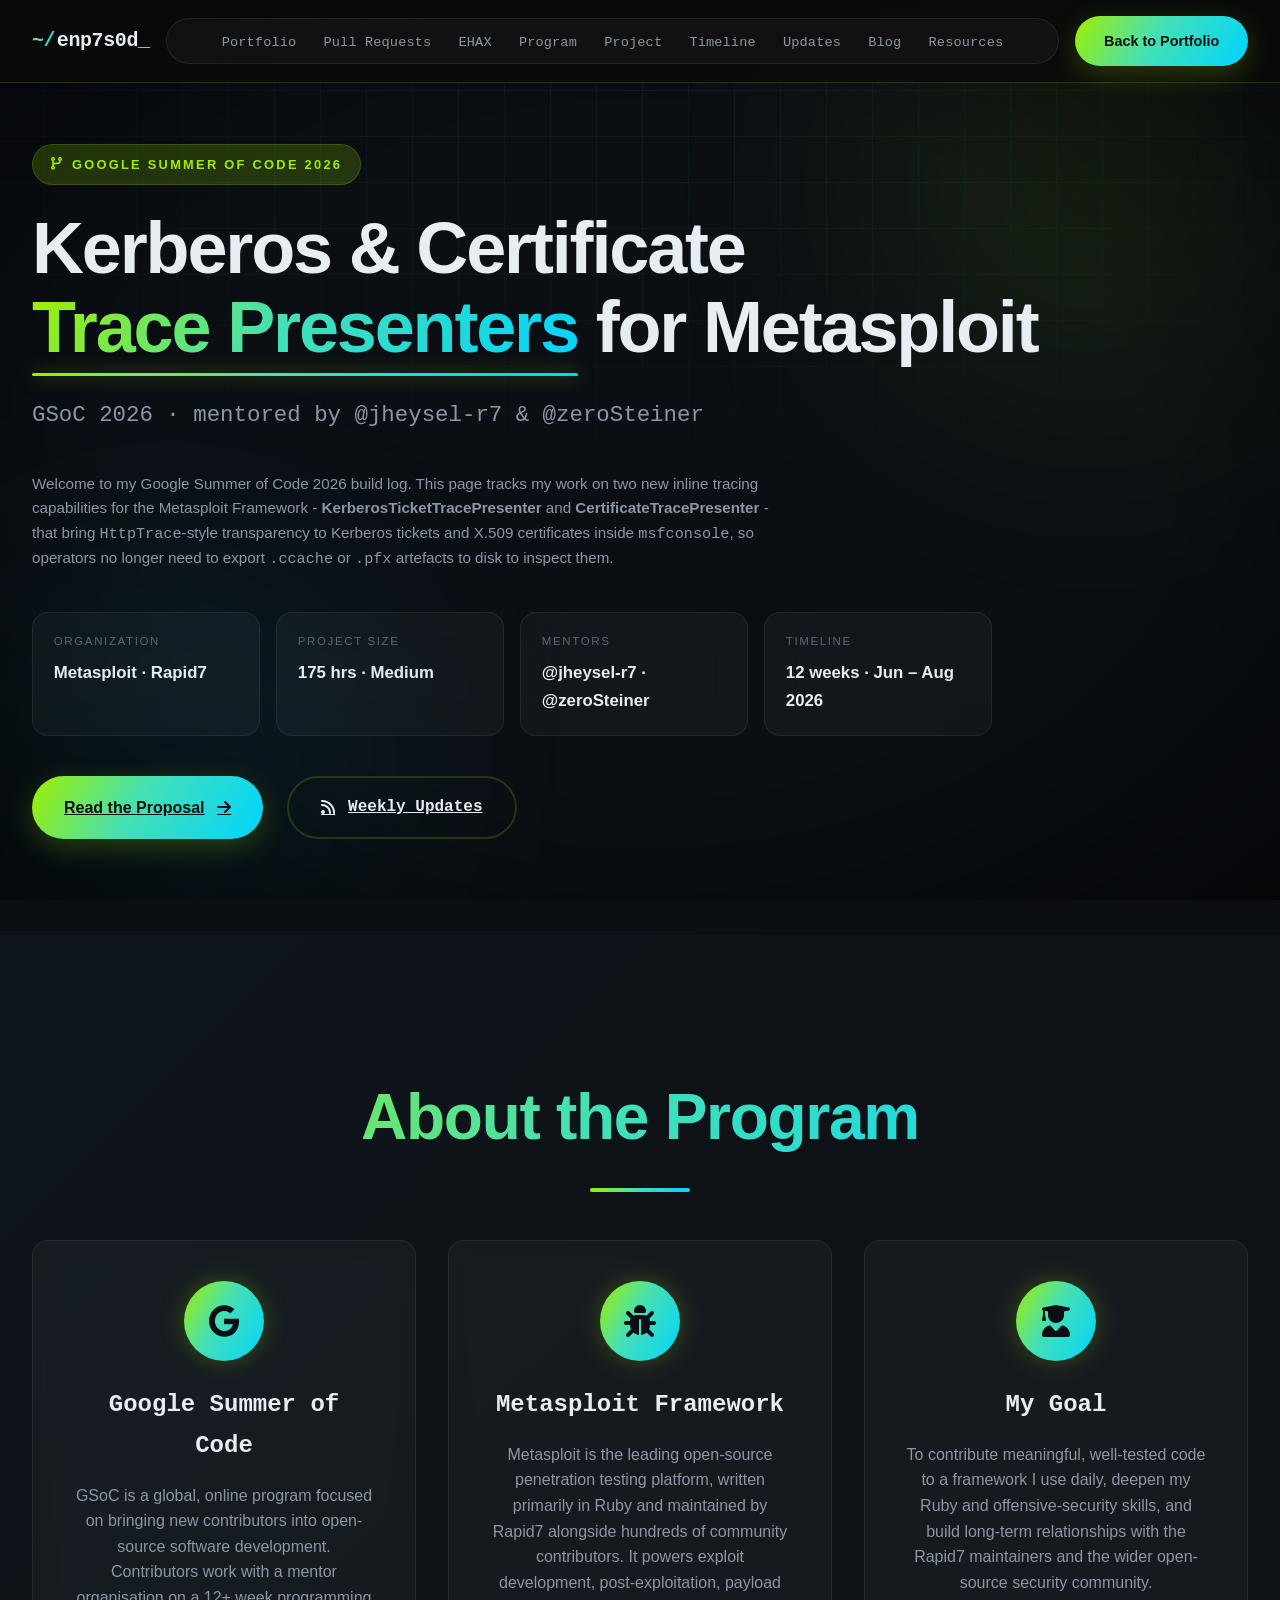
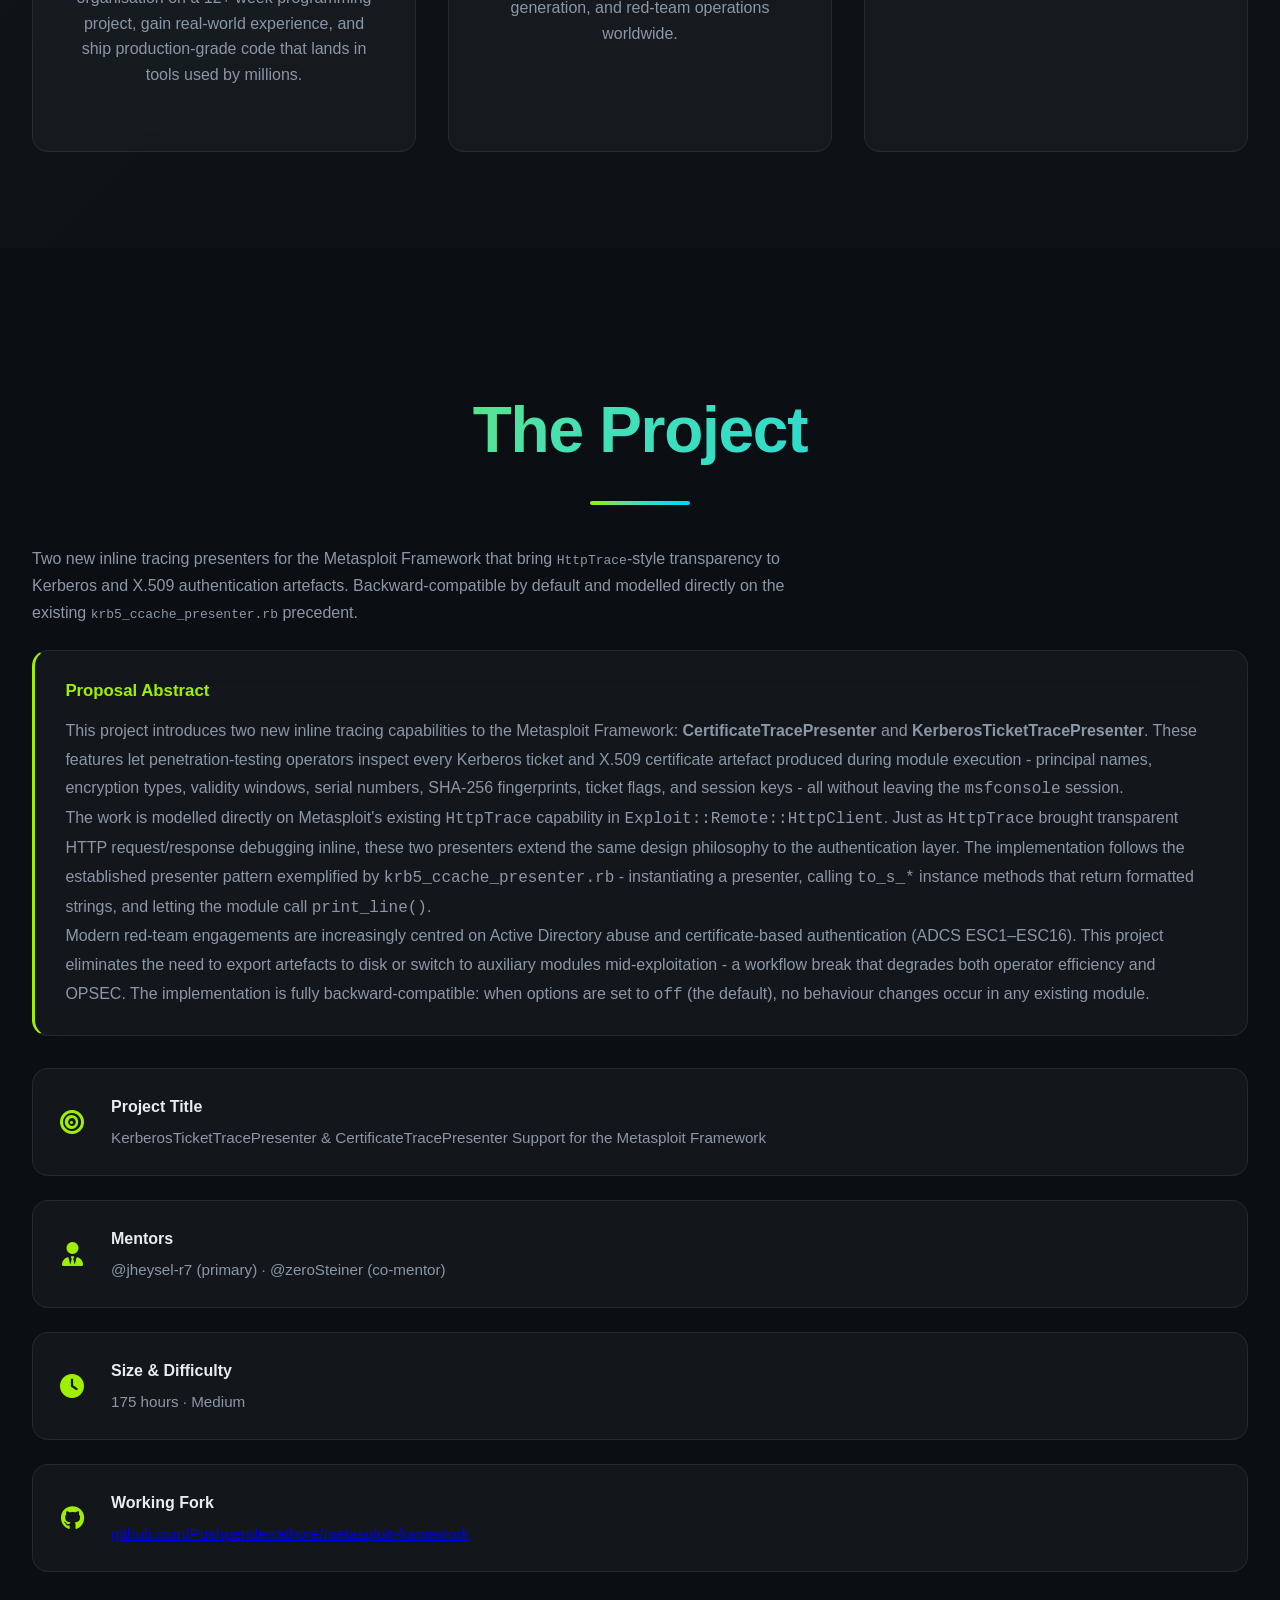
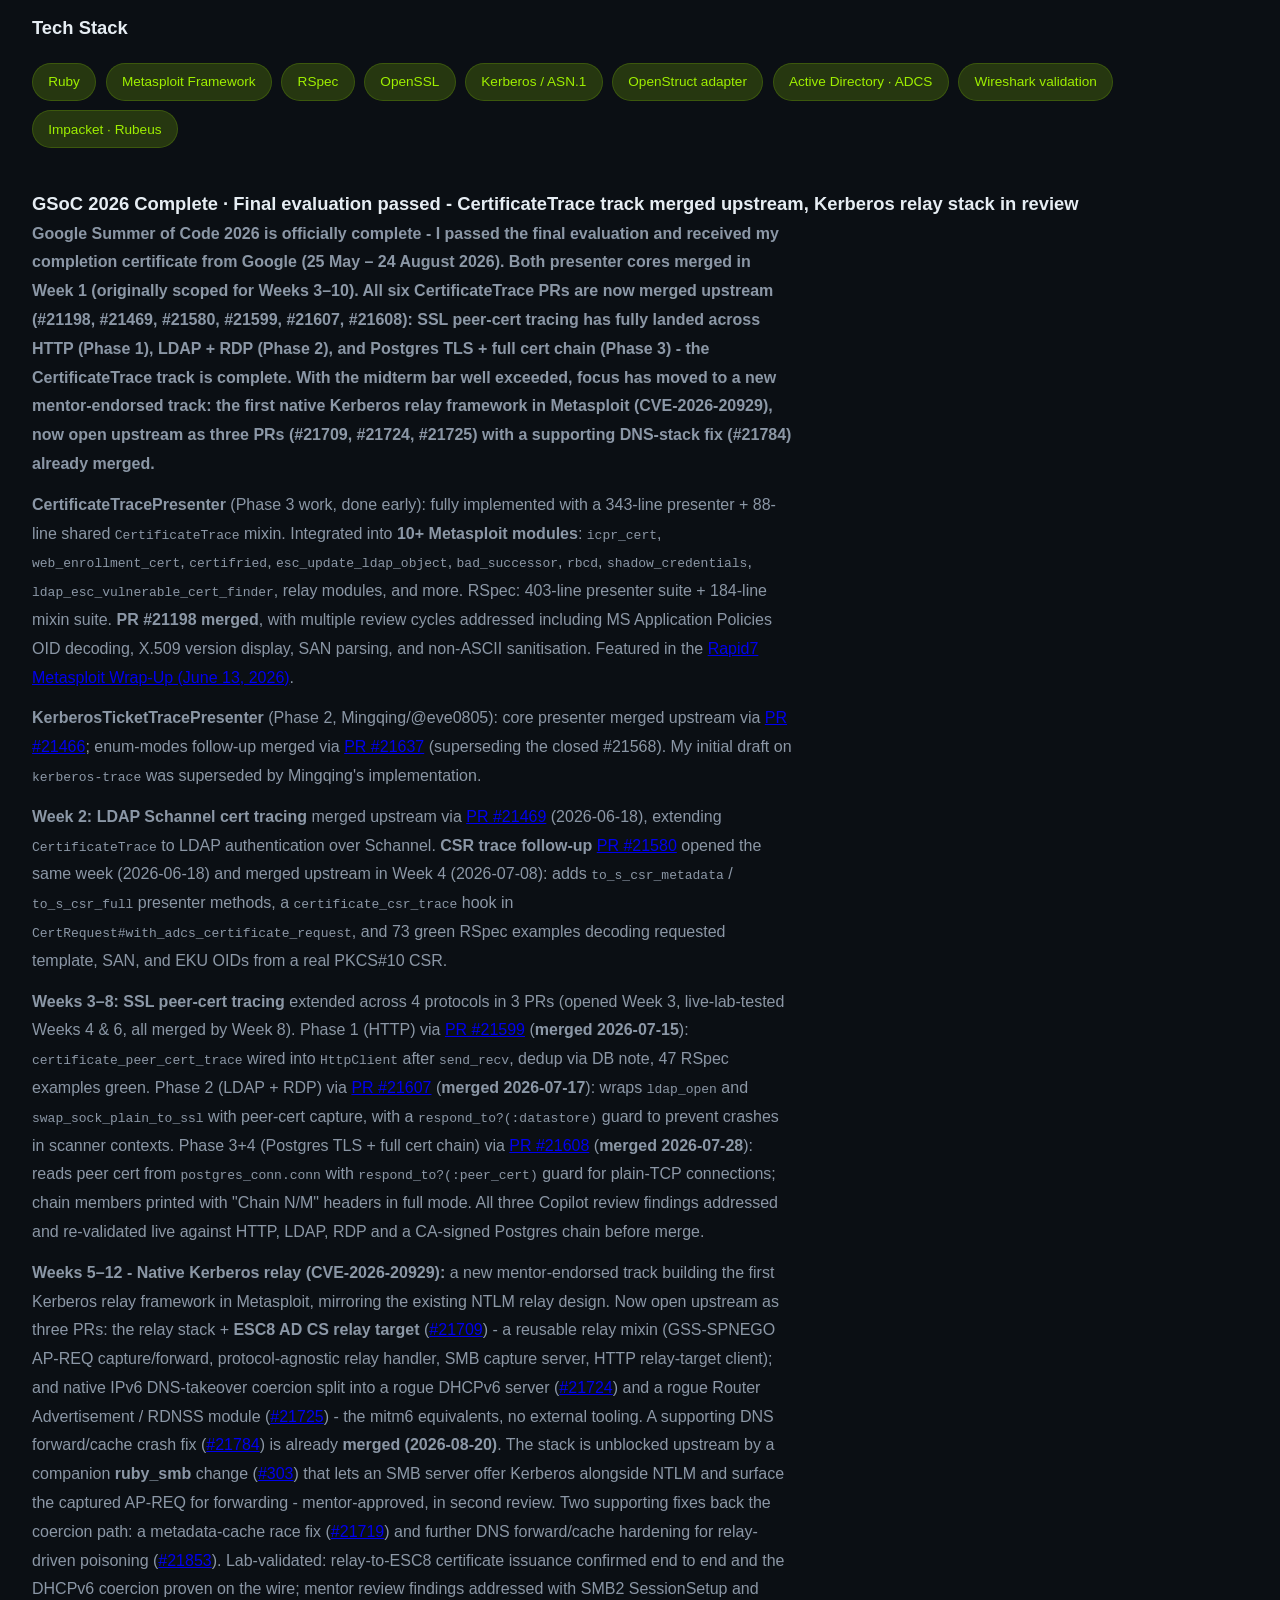
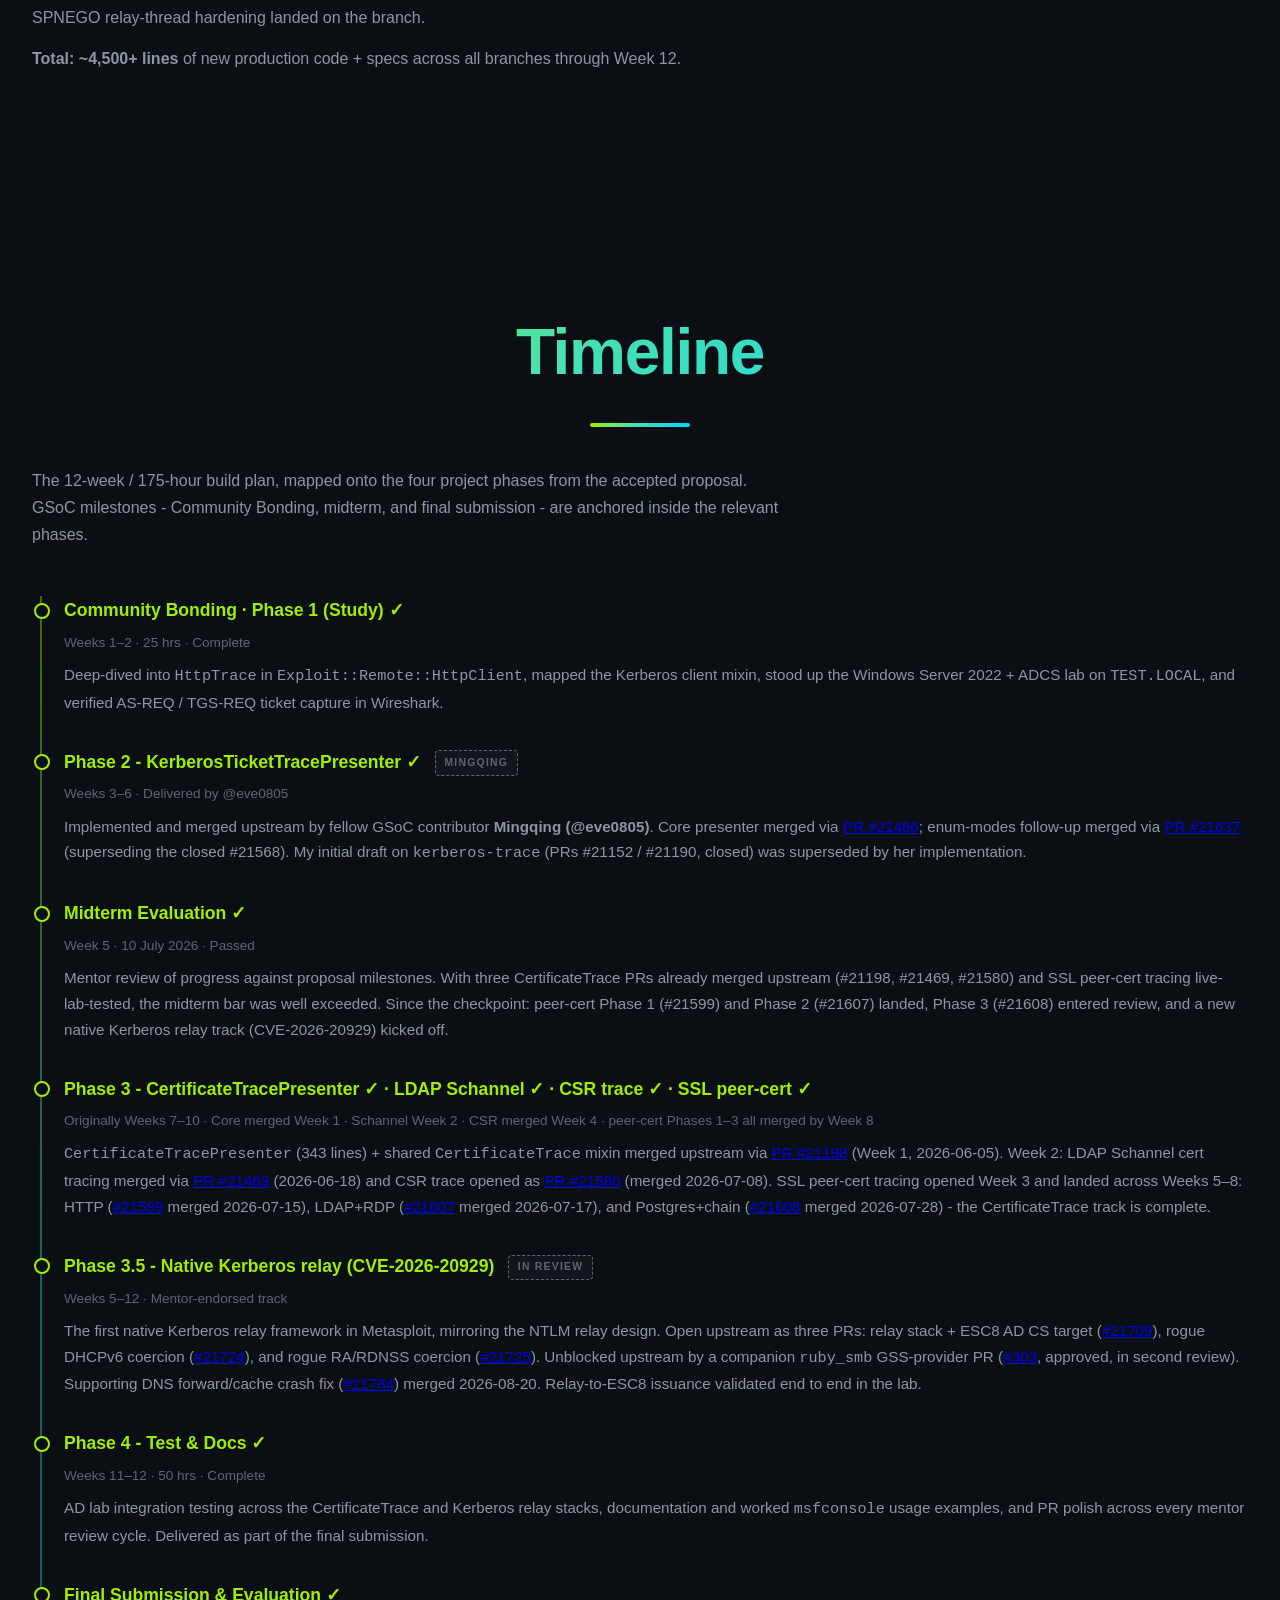
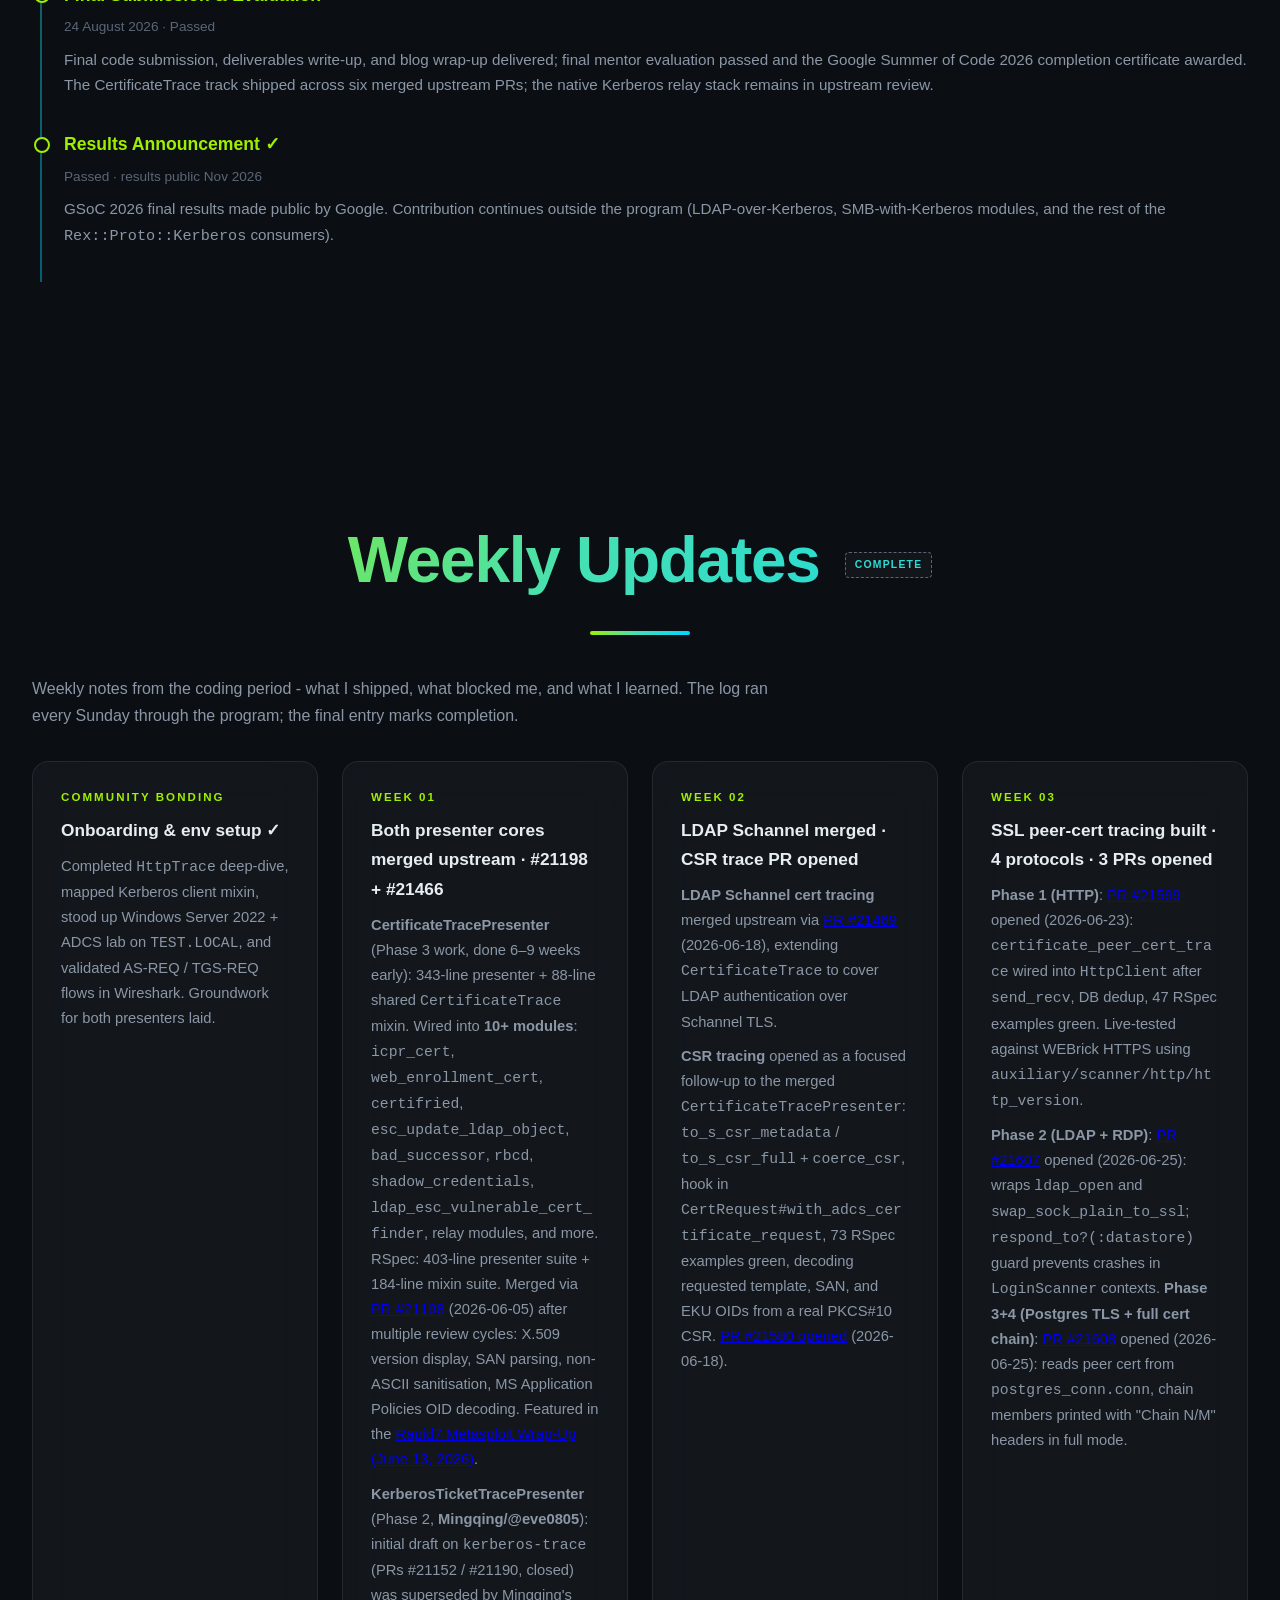
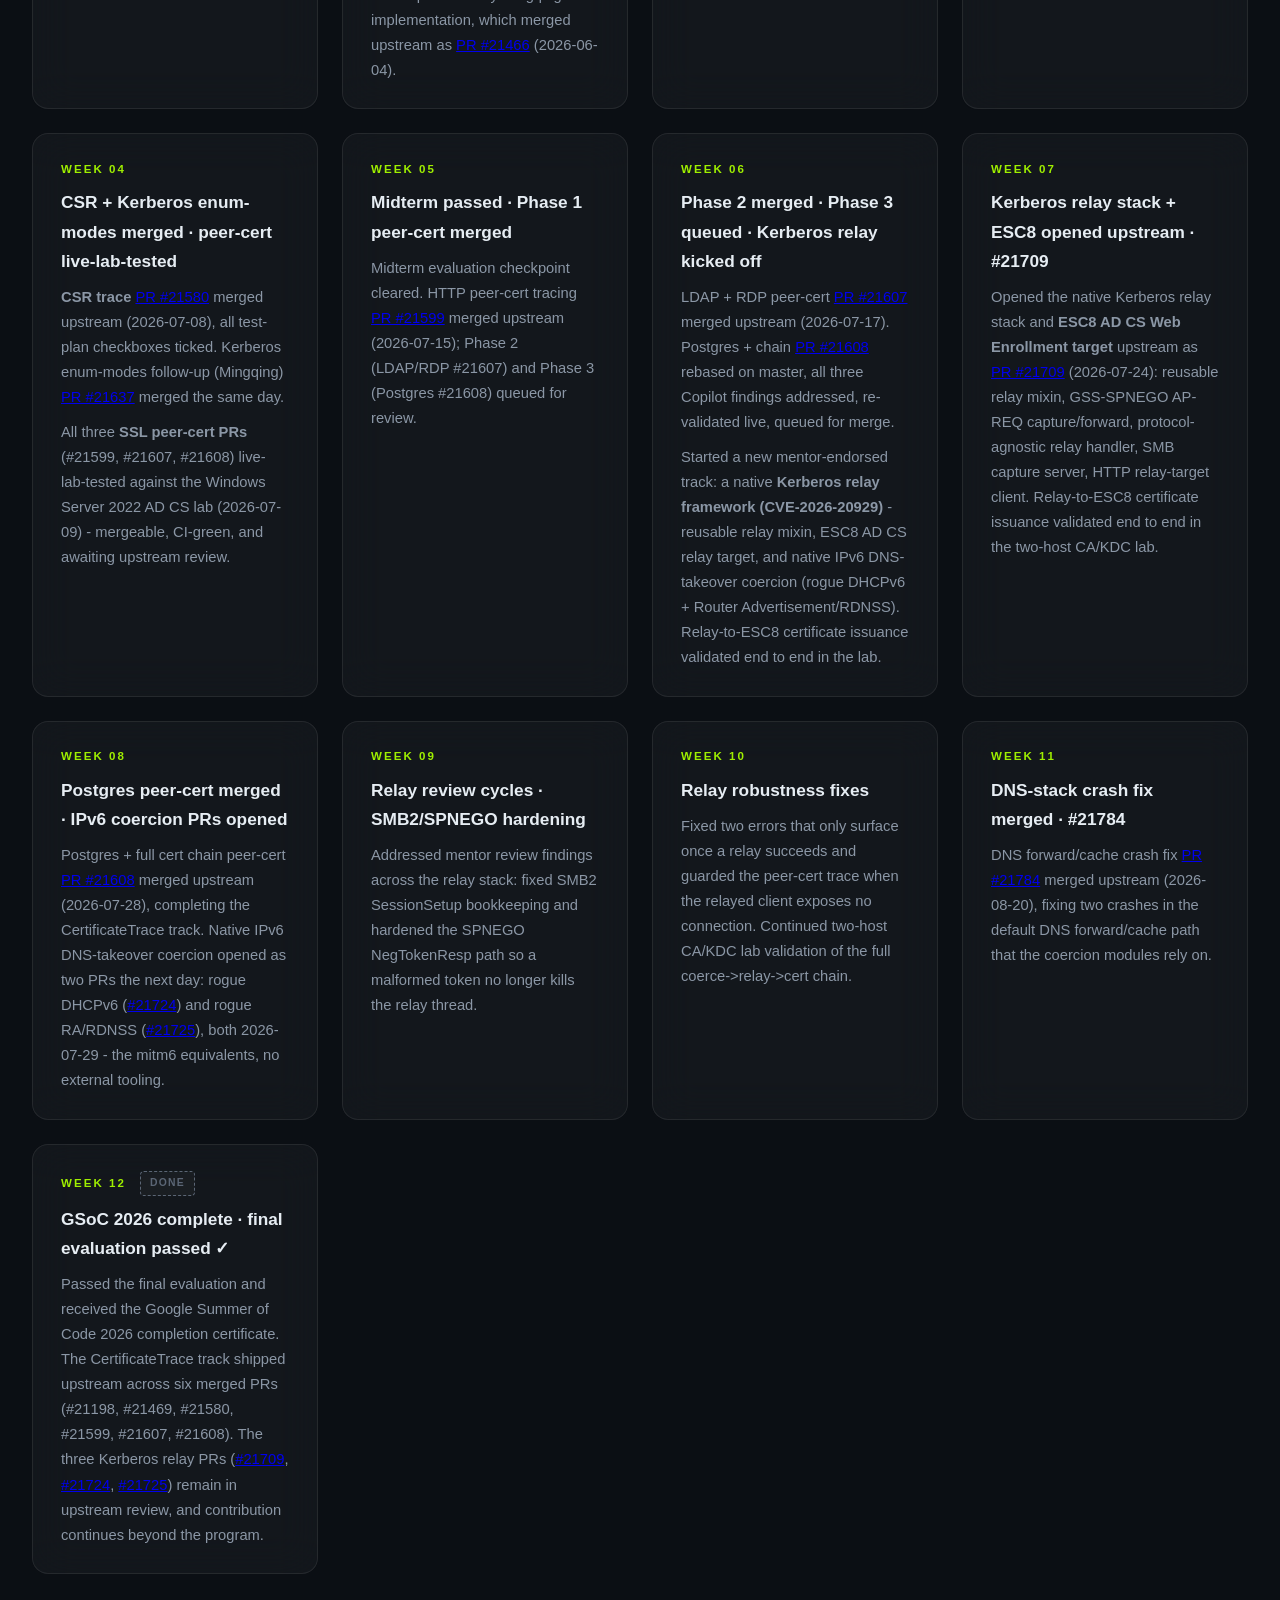
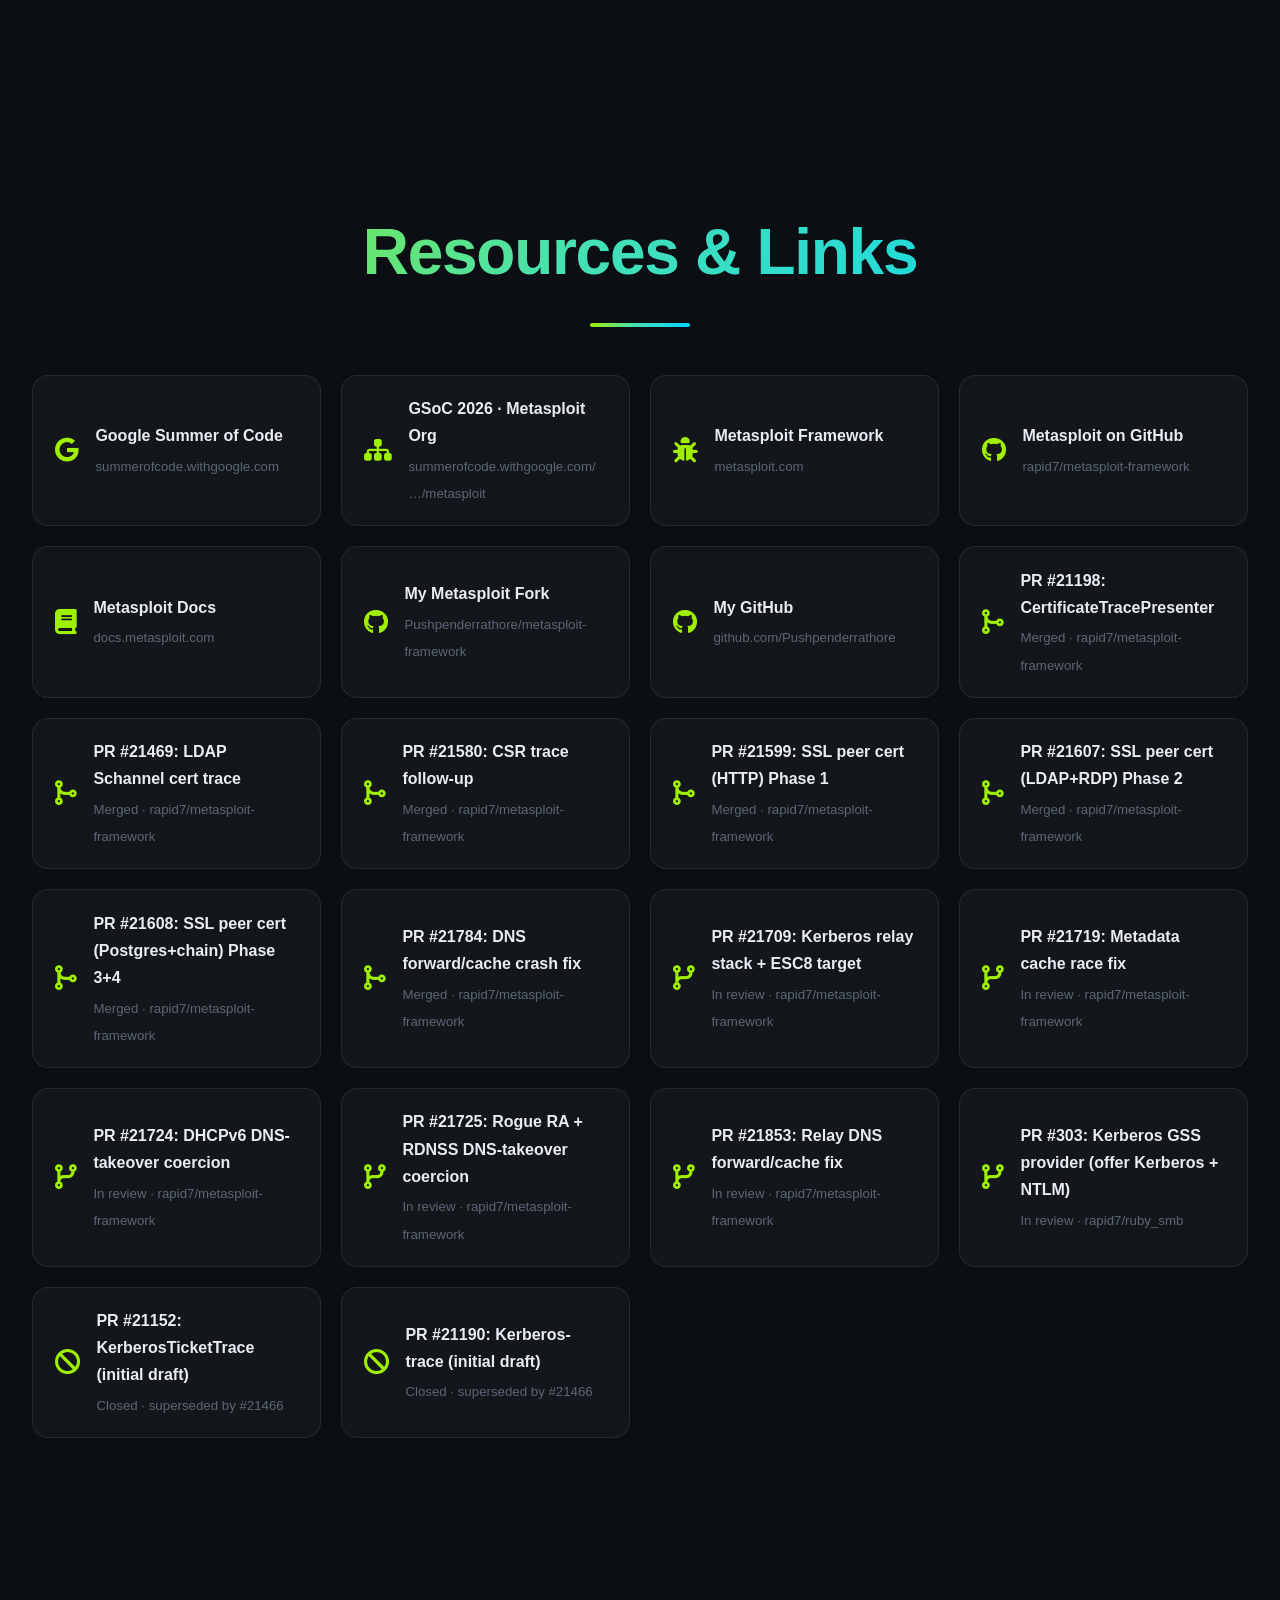
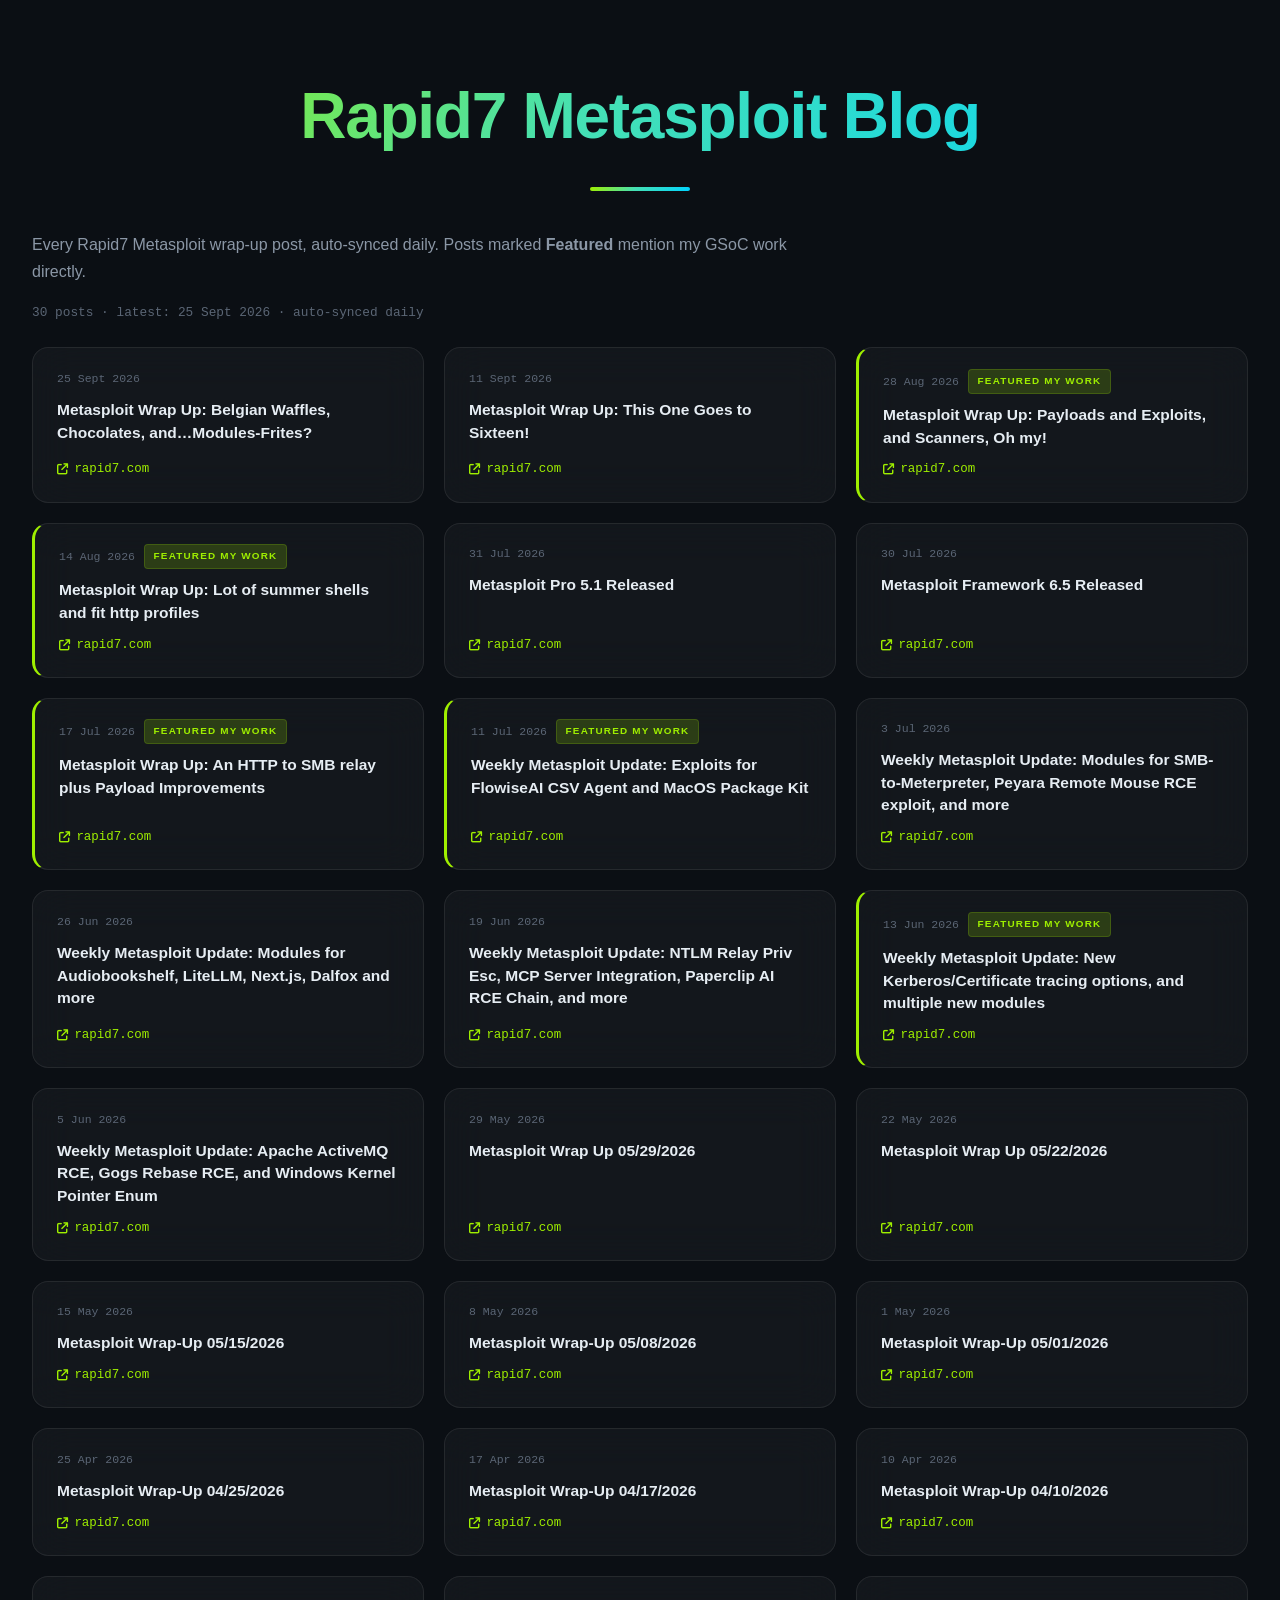
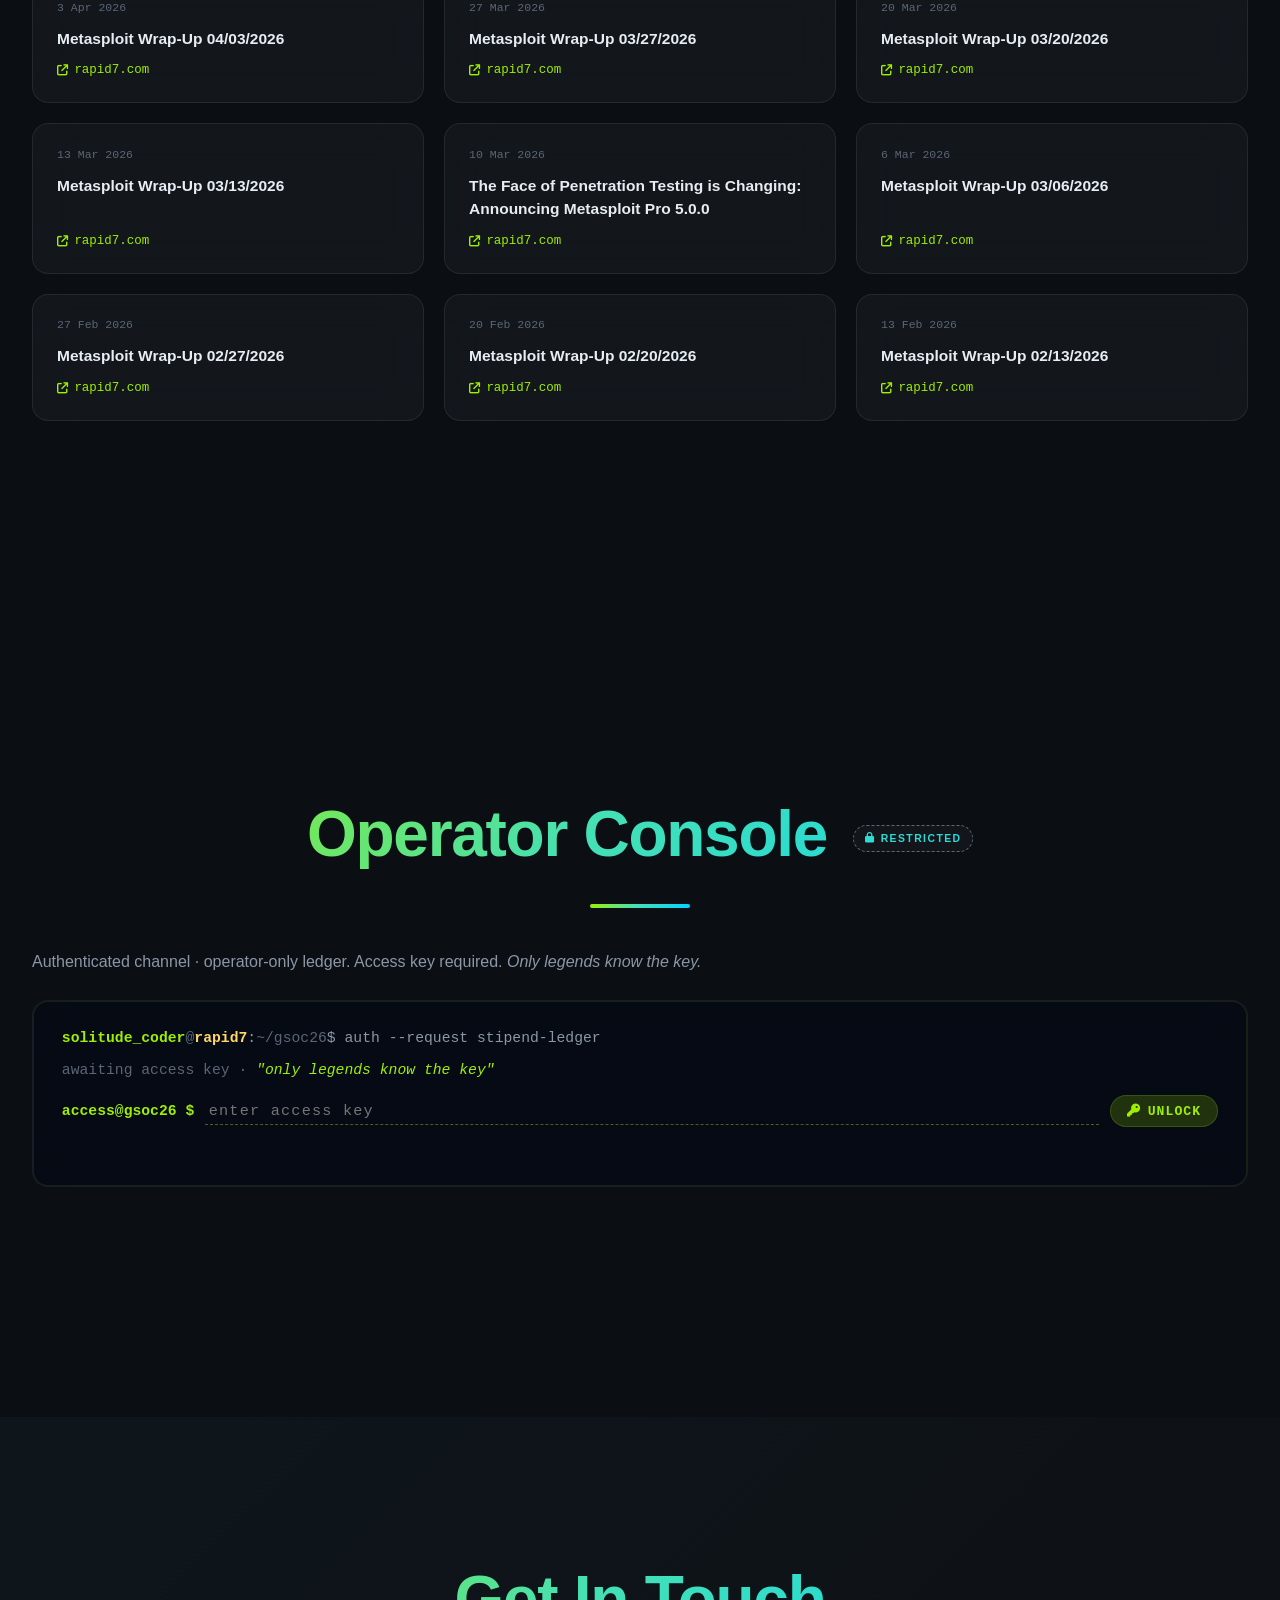
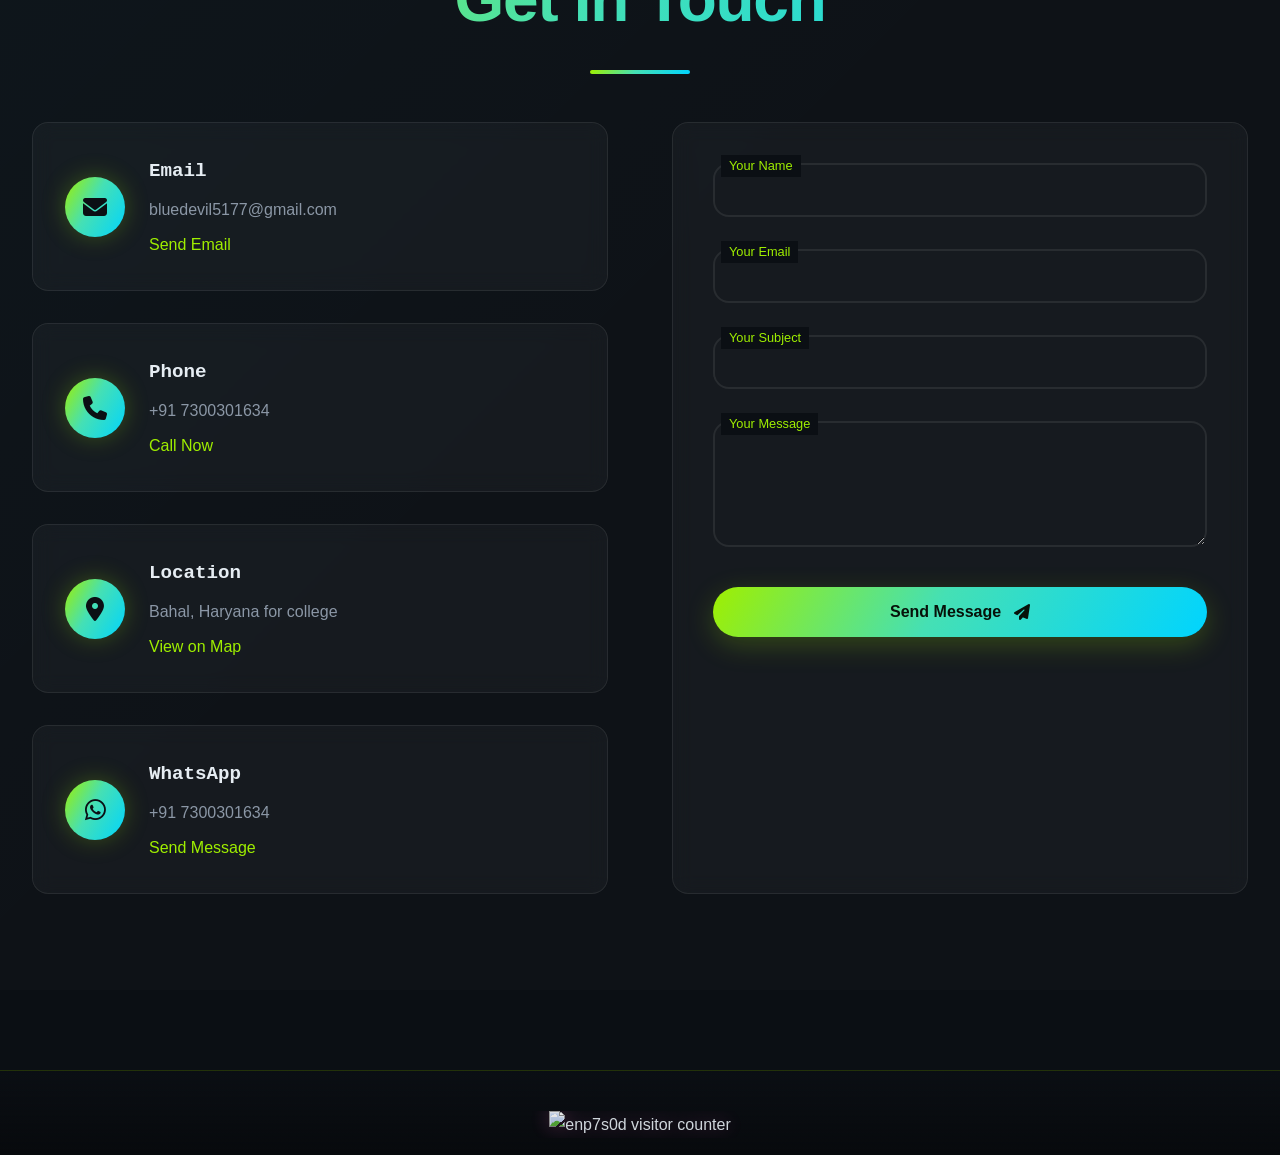
==== gsoc.html @ a457df6b "Rename the nav brand from solitude_coder to enp7s0d across every page" ====
<!DOCTYPE html>
<html lang="en">
<head>
    <meta charset="UTF-8">
    <meta name="viewport" content="width=device-width, initial-scale=1.0">
    <meta http-equiv="Content-Security-Policy" content="default-src 'self'; script-src 'self' https://cdn.jsdelivr.net 'sha256-CjsE6NPi0R8Zs4AHiXUs8dms9gbQSaBpnsQlrbaDobw=' 'sha256-ig/3U8/OVq1JJQgVweIzEOXIWg0NQBckJSHienKKswk='; base-uri 'self'; object-src 'none'; form-action 'self'; img-src 'self' data: https:; font-src 'self' data: https://fonts.gstatic.com https://cdnjs.cloudflare.com; style-src 'self' 'unsafe-inline' https://fonts.googleapis.com https://cdnjs.cloudflare.com; connect-src 'self' https://api.github.com; frame-src 'none'; upgrade-insecure-requests">
    <meta name="referrer" content="strict-origin-when-cross-origin">
    <title>GSoC 2026 - Kerberos &amp; Certificate Trace Presenters · Metasploit Framework</title>
    <meta name="description" content="Pushpender Singh Rathore's GSoC 2026 project building KerberosTicketTracePresenter and CertificateTracePresenter inline-tracing capabilities for the Metasploit Framework. Mentored by @jheysel-r7 and @zeroSteiner. 175 hrs, medium difficulty.">
    <meta name="keywords" content="GSoC 2026, Google Summer of Code, Metasploit, KerberosTicketTracePresenter, CertificateTracePresenter, Pushpender Singh Rathore, Kerberos, ADCS, Rapid7, open source, penetration testing">
    <meta name="author" content="Pushpender Singh Rathore">
    <link rel="canonical" href="https://pushpenderrathore.github.io/gsoc.html">

    <meta property="og:type" content="article">
    <meta property="og:title" content="GSoC 2026 - Kerberos &amp; Certificate Trace Presenters · Metasploit">
    <meta property="og:description" content="Pushpender Singh Rathore's GSoC 2026 work on KerberosTicketTracePresenter and CertificateTracePresenter for the Metasploit Framework - mentored by @jheysel-r7 and @zeroSteiner.">
    <meta property="og:image" content="images/img.jpg">
    <meta property="og:url" content="https://pushpenderrathore.github.io/gsoc.html">
    <meta name="twitter:card" content="summary_large_image">

    <link rel="icon" href="data:image/svg+xml,%3Csvg xmlns='http://www.w3.org/2000/svg' viewBox='0 0 100 100'%3E%3Ctext y='.9em' font-size='90'%3E%F0%9F%9B%A1%EF%B8%8F%3C/text%3E%3C/svg%3E">

    <link rel="preconnect" href="https://fonts.googleapis.com">
    <link rel="preconnect" href="https://fonts.gstatic.com" crossorigin>
    <link rel="preconnect" href="https://cdnjs.cloudflare.com" crossorigin>
    <link rel="stylesheet" href="https://fonts.googleapis.com/css2?family=Inter:wght@300;400;500;600;700;800;900&family=JetBrains+Mono:wght@400;500;600;700&display=swap">
    <link rel="stylesheet" href="https://cdnjs.cloudflare.com/ajax/libs/font-awesome/6.5.2/css/all.min.css">
    <link rel="stylesheet" href="style.css">

    <style>
        .gsoc-hero { padding-top: 9rem; padding-bottom: 4rem; }
        .gsoc-eyebrow {
            display: inline-flex; align-items: center; gap: 0.5rem;
            font-size: 0.8rem; font-weight: 700;
            text-transform: uppercase; letter-spacing: 0.18em;
            color: var(--accent-primary);
            background: var(--border-accent);
            padding: 0.55rem 1.1rem;
            border-radius: var(--border-radius-pill);
            border: 1px solid var(--border-accent);
            margin-bottom: 1.5rem;
        }
        .gsoc-hero h1 {
            font-size: clamp(2.4rem, 6vw, 4.5rem);
            font-weight: 800; line-height: 1.1; margin-bottom: 1.25rem;
        }
        .gsoc-hero .subtitle {
            font-size: 1.4rem; color: var(--text-secondary);
            font-weight: 500; margin-bottom: 1.75rem;
        }
        .gsoc-hero .hero-desc { max-width: 760px; margin-bottom: 2.5rem; }

        .gsoc-meta {
            display: grid;
            grid-template-columns: repeat(auto-fit, minmax(210px, 1fr));
            gap: 1rem; max-width: 960px; margin-bottom: 2.5rem;
        }
        .gsoc-meta-item {
            background: var(--glass-bg);
            border: 1px solid var(--glass-border);
            border-radius: var(--border-radius);
            padding: 1.2rem 1.3rem;
            backdrop-filter: blur(20px);
        }
        .gsoc-meta-item .meta-label {
            font-size: 0.72rem; text-transform: uppercase; letter-spacing: 0.14em;
            color: var(--text-muted); display: block; margin-bottom: 0.45rem;
        }
        .gsoc-meta-item .meta-value {
            font-size: 1.05rem; font-weight: 600; color: var(--text-primary);
        }
        .gsoc-meta-item.tbd .meta-value {
            color: var(--text-muted); font-style: italic; font-weight: 500;
        }

        .timeline { position: relative; margin-top: 3rem; padding-left: 2rem; }
        .timeline::before {
            content: ''; position: absolute; top: 0; bottom: 0; left: 0.5rem;
            width: 2px; background: var(--accent-gradient); opacity: 0.4;
        }
        .timeline-item { position: relative; padding-bottom: 2rem; }
        .timeline-item::before {
            content: ''; position: absolute;
            left: -1.85rem; top: 0.4rem;
            width: 12px; height: 12px; border-radius: 50%;
            background: var(--bg-primary);
            border: 2px solid var(--accent-primary);
        }
        .timeline-item.current::before {
            background: var(--accent-primary);
            box-shadow: 0 0 0 6px rgba(159, 239, 0, 0.2);
        }
        .timeline-item h4 {
            color: var(--accent-primary); font-size: 1.1rem; margin-bottom: 0.3rem;
        }
        .timeline-item .timeline-period {
            font-size: 0.85rem; color: var(--text-muted);
            margin-bottom: 0.5rem; display: block;
        }
        .timeline-item p { color: var(--text-secondary); font-size: 0.95rem; }

        .updates-grid {
            display: grid;
            grid-template-columns: repeat(auto-fill, minmax(280px, 1fr));
            gap: 1.5rem; margin-top: 2rem;
        }
        .update-card {
            background: var(--glass-bg);
            border: 1px solid var(--glass-border);
            border-radius: var(--border-radius);
            padding: 1.6rem 1.75rem;
            backdrop-filter: blur(20px);
            transition: var(--transition-smooth);
        }
        .update-card:hover {
            transform: translateY(-4px);
            border-color: var(--border-accent);
            box-shadow: var(--shadow-card);
        }
        .update-card .update-week {
            font-size: 0.72rem; text-transform: uppercase; letter-spacing: 0.18em;
            color: var(--accent-primary); font-weight: 700;
            display: block; margin-bottom: 0.55rem;
        }
        .update-card h4 {
            font-size: 1.08rem; margin-bottom: 0.55rem; color: var(--text-primary);
        }
        .update-card p { font-size: 0.92rem; color: var(--text-secondary); }
        .update-card.pending { opacity: 0.55; }
        .update-card.pending h4 { color: var(--text-muted); }

        .resource-grid {
            display: grid;
            grid-template-columns: repeat(auto-fit, minmax(250px, 1fr));
            gap: 1.25rem; margin-top: 2rem;
        }
        .resource-card {
            display: flex; align-items: center; gap: 1rem;
            padding: 1.2rem 1.4rem;
            background: var(--glass-bg);
            border: 1px solid var(--glass-border);
            border-radius: var(--border-radius);
            color: var(--text-primary); text-decoration: none;
            transition: var(--transition-smooth);
        }
        .resource-card:hover {
            transform: translateY(-3px);
            border-color: var(--border-accent);
            background: rgba(0, 212, 255, 0.05);
        }
        .resource-card i {
            font-size: 1.55rem; color: var(--accent-primary); flex-shrink: 0;
        }
        .resource-card .resource-label {
            font-weight: 600; display: block; margin-bottom: 0.15rem;
        }
        .resource-card .resource-url {
            font-size: 0.83rem; color: var(--text-muted);
        }

        .tbd-tag {
            display: inline-block;
            font-size: 0.65rem; font-weight: 700;
            letter-spacing: 0.12em; text-transform: uppercase;
            color: var(--text-muted);
            background: rgba(255,255,255,0.03);
            border: 1px dashed var(--text-muted);
            padding: 0.18rem 0.55rem;
            border-radius: 4px;
            margin-left: 0.55rem; vertical-align: middle;
        }

        .proposal-box {
            background: var(--glass-bg);
            border: 1px solid var(--glass-border);
            border-left: 3px solid var(--accent-primary);
            border-radius: var(--border-radius);
            padding: 1.6rem 1.9rem;
            margin-top: 1.5rem;
            backdrop-filter: blur(20px);
        }
        .proposal-box h4 {
            color: var(--accent-primary); margin-bottom: 0.7rem; font-size: 1.05rem;
        }
        .proposal-box p {
            color: var(--text-secondary); font-size: 1rem; line-height: 1.8;
        }

        .tech-pill-list {
            display: flex; flex-wrap: wrap; gap: 0.6rem; margin-top: 1.25rem;
        }
        .tech-pill {
            background: var(--border-accent);
            border: 1px solid var(--border-accent);
            color: var(--accent-primary);
            padding: 0.4rem 0.95rem;
            border-radius: var(--border-radius-pill);
            font-size: 0.85rem; font-weight: 500;
        }

        .section-intro {
            color: var(--text-secondary); max-width: 760px;
            margin-top: -0.5rem; margin-bottom: 0.5rem;
        }

        .tech-stack-heading {
            margin-top: 2.5rem; color: var(--text-primary);
            font-size: 1.15rem;
        }

        .op-console {
            background: rgba(5, 10, 20, 0.85);
            border: 1px solid var(--glass-border);
            border-radius: var(--border-radius);
            padding: 1.6rem 1.8rem;
            margin-top: 1.5rem;
            font-family: 'Courier New', Monaco, monospace;
            backdrop-filter: blur(20px);
            box-shadow: inset 0 0 0 1px rgba(159, 239, 0, 0.1);
        }
        .op-console.shake { animation: opShake 0.4s ease; }
        @keyframes opShake {
            0%, 100% { transform: translateX(0); }
            25% { transform: translateX(-6px); }
            75% { transform: translateX(6px); }
        }
        .op-line {
            font-size: 0.92rem;
            color: var(--text-secondary);
            line-height: 1.7;
            margin: 0;
        }
        .op-user { color: var(--accent-primary); font-weight: 700; }
        .op-at, .op-path { color: var(--text-muted); }
        .op-host { color: #ffd866; font-weight: 600; }
        .op-muted { color: var(--text-muted); margin: 0.4rem 0 0.8rem; }
        .op-muted em { color: var(--accent-primary); font-style: italic; }
        .op-form { margin: 0; }
        .op-input-row {
            display: flex; align-items: center; gap: 0.7rem;
            flex-wrap: wrap;
        }
        .op-prefix { color: var(--accent-primary); font-weight: 700; white-space: nowrap; }
        #opKey {
            flex: 1; min-width: 180px;
            background: transparent;
            border: none;
            border-bottom: 1px dashed rgba(159, 239, 0, 0.4);
            color: var(--text-primary);
            font-family: inherit;
            font-size: 0.95rem;
            padding: 0.3rem 0.2rem;
            letter-spacing: 0.08em;
            outline: none;
        }
        #opKey:focus { border-bottom-color: var(--accent-primary); }
        #opKey:disabled { opacity: 0.5; }
        .op-submit {
            display: inline-flex; align-items: center; gap: 0.4rem;
            background: var(--border-accent);
            border: 1px solid var(--border-accent);
            color: var(--accent-primary);
            font-family: inherit;
            font-size: 0.82rem; font-weight: 700;
            padding: 0.45rem 1rem;
            border-radius: var(--border-radius-pill);
            cursor: pointer;
            transition: var(--transition-smooth);
            text-transform: uppercase; letter-spacing: 0.08em;
        }
        .op-submit:hover {
            background: rgba(159, 239, 0, 0.15);
            transform: translateY(-1px);
        }
        .op-submit:disabled { opacity: 0.45; cursor: not-allowed; transform: none; }
        .op-feedback { min-height: 1.3rem; margin-top: 0.8rem; font-size: 0.88rem; }
        .op-feedback.op-ok { color: #6ee7b7; }
        .op-feedback.op-err { color: #ff6b81; }

        .op-locked-badge {
            display: inline-flex; align-items: center; gap: 0.35rem;
            font-size: 0.65rem; font-weight: 700;
            letter-spacing: 0.14em; text-transform: uppercase;
            color: var(--text-muted);
            background: rgba(255,255,255,0.03);
            border: 1px dashed var(--text-muted);
            padding: 0.25rem 0.65rem;
            border-radius: var(--border-radius-pill);
            margin-left: 0.6rem; vertical-align: middle;
        }
        .op-payload .stipend-card { animation: opFadeIn 0.45s ease both; }
        @keyframes opFadeIn {
            from { opacity: 0; transform: translateY(8px); }
            to { opacity: 1; transform: translateY(0); }
        }

        .stipend-card {
            margin-top: 1.5rem;
            background: var(--glass-bg);
            border: 1px solid var(--glass-border);
            border-left: 3px solid var(--accent-primary);
            border-radius: var(--border-radius);
            padding: 1.6rem 1.9rem;
            backdrop-filter: blur(20px);
            font-family: 'Inter', sans-serif;
        }
        .stipend-header {
            display: flex; align-items: center; gap: 0.6rem;
            color: var(--accent-primary);
            font-size: 1.05rem; font-weight: 700;
            margin-bottom: 1.1rem;
            text-transform: uppercase; letter-spacing: 0.1em;
        }
        .stipend-row {
            display: flex; justify-content: space-between; align-items: center;
            padding: 0.75rem 0;
            border-bottom: 1px dashed rgba(255,255,255,0.06);
            color: var(--text-secondary);
        }
        .stipend-row .phase { font-size: 0.95rem; }
        .stipend-row .amount {
            color: var(--text-primary); font-weight: 600;
            font-family: 'Courier New', Monaco, monospace;
        }
        .stipend-row.total {
            border-bottom: none; border-top: 1px solid var(--border-accent);
            margin-top: 0.4rem; padding-top: 0.95rem;
        }
        .stipend-row.total .phase { color: var(--text-primary); font-weight: 600; }
        .stipend-row.total .amount { color: var(--accent-primary); font-size: 1.1rem; }
        .stipend-note {
            margin-top: 1rem; font-size: 0.85rem; color: var(--text-muted);
            line-height: 1.6;
        }

        @media (max-width: 768px) {
            .gsoc-hero { padding-top: 7rem; padding-bottom: 2.5rem; }
            .gsoc-hero .subtitle { font-size: 1.1rem; }
            .gsoc-hero .hero-desc { font-size: 0.95rem; }
            .gsoc-eyebrow {
                font-size: 0.72rem; letter-spacing: 0.14em;
                padding: 0.45rem 0.85rem;
            }
            .gsoc-meta {
                grid-template-columns: 1fr 1fr;
                gap: 0.7rem;
                margin-bottom: 1.75rem;
            }
            .gsoc-meta-item { padding: 0.95rem 1rem; }
            .gsoc-meta-item .meta-value { font-size: 0.95rem; }

            .timeline { padding-left: 1.5rem; margin-top: 2rem; }
            .timeline-item { padding-bottom: 1.5rem; }
            .timeline-item::before { left: -1.5rem; width: 10px; height: 10px; }
            .timeline-item.current::before { box-shadow: 0 0 0 4px rgba(159, 239, 0, 0.2); }
            .timeline-item h4 { font-size: 1rem; }
            .timeline-item p { font-size: 0.9rem; }

            .updates-grid {
                grid-template-columns: 1fr;
                gap: 1rem; margin-top: 1.5rem;
            }
            .update-card { padding: 1.25rem 1.4rem; }

            .resource-grid {
                grid-template-columns: 1fr;
                gap: 0.9rem; margin-top: 1.5rem;
            }
            .resource-card { padding: 1rem 1.2rem; }

            .proposal-box { padding: 1.25rem 1.3rem; }
            .proposal-box p { font-size: 0.92rem; line-height: 1.7; }

            .tech-pill { font-size: 0.78rem; padding: 0.35rem 0.75rem; }
            .tech-stack-heading { margin-top: 1.75rem; font-size: 1rem; }
            .section-intro { font-size: 0.92rem; }
            .tbd-tag { font-size: 0.6rem; padding: 0.15rem 0.45rem; }
        }

        @media (max-width: 480px) {
            .gsoc-hero { padding-top: 6rem; padding-bottom: 2rem; }
            .gsoc-hero .subtitle { font-size: 1rem; }
            .gsoc-meta { grid-template-columns: 1fr; }
            .gsoc-meta-item { padding: 0.8rem 0.9rem; }
            .gsoc-meta-item .meta-label { font-size: 0.65rem; }
            .gsoc-meta-item .meta-value { font-size: 0.88rem; }

            .timeline { padding-left: 1.25rem; }
            .timeline-item::before { left: -1.25rem; }

            .update-card { padding: 1.1rem 1.2rem; }
            .update-card h4 { font-size: 1rem; }
            .update-card p { font-size: 0.88rem; }

            .resource-card { gap: 0.75rem; padding: 0.9rem 1rem; }
            .resource-card i { font-size: 1.35rem; }
            .resource-card .resource-label { font-size: 0.92rem; }
            .resource-card .resource-url { font-size: 0.78rem; }

            .proposal-box { padding: 1.1rem 1.15rem; }
        }

        @media (max-width: 768px) {
            .op-console { padding: 1.2rem 1.3rem; }
            .op-input-row { gap: 0.5rem; }
            .op-prefix { font-size: 0.85rem; }
            #opKey { font-size: 0.9rem; min-width: 100%; }
            .op-submit { width: 100%; justify-content: center; }
            .stipend-card { padding: 1.2rem 1.3rem; }
            .stipend-row { flex-direction: column; align-items: flex-start; gap: 0.3rem; padding: 0.6rem 0; }
            .stipend-row .amount { align-self: flex-end; }
        }
    </style>
</head>
<body>
    <!-- Animated backdrop: scrolling grid + neon glow orbs -->
    <div class="bg-fx" aria-hidden="true">
        <div class="bg-grid"></div>
        <div class="bg-orb bg-orb--green"></div>
        <div class="bg-orb bg-orb--cyan"></div>
        <div class="bg-noise"></div>
    </div>

    <header>
        <nav class="navbar">
            <div class="nav-brand"><span class="brand-prompt">~/</span>enp7s0d<span class="brand-cursor">_</span></div>
            <ul class="nav-menu">
                <li><a href="index.html" class="nav-link">Portfolio</a></li>
                <li><a href="prs.html" class="nav-link">Pull Requests</a></li>
                <li><a href="writeups/thm-dehli-meetup.html" class="nav-link">EHAX</a></li>
                <li><a href="#program" class="nav-link">Program</a></li>
                <li><a href="#project" class="nav-link">Project</a></li>
                <li><a href="#timeline" class="nav-link">Timeline</a></li>
                <li><a href="#updates" class="nav-link">Updates</a></li>
                <li><a href="#blog" class="nav-link">Blog</a></li>
                <li><a href="#resources" class="nav-link">Resources</a></li>
            </ul>
            <div class="nav-cta">
                <a href="index.html" class="cta-btn">Back to Portfolio</a>
            </div>
            <div class="hamburger"><span></span><span></span><span></span></div>
        </nav>
    </header>

    <main>
        <section class="section gsoc-hero">
            <div class="container">
                <span class="gsoc-eyebrow">
                    <i class="fas fa-code-branch"></i> Google Summer of Code 2026
                </span>
                <h1 class="title">Kerberos &amp; Certificate <span class="accent">Trace Presenters</span> for Metasploit</h1>
                <p class="subtitle">GSoC 2026 · mentored by @jheysel-r7 &amp; @zeroSteiner</p>
                <p class="hero-desc">
                    Welcome to my Google Summer of Code 2026 build log. This page tracks my work on two new inline tracing capabilities for the Metasploit Framework - <strong>KerberosTicketTracePresenter</strong> and <strong>CertificateTracePresenter</strong> - that bring <code>HttpTrace</code>-style transparency to Kerberos tickets and X.509 certificates inside <code>msfconsole</code>, so operators no longer need to export <code>.ccache</code> or <code>.pfx</code> artefacts to disk to inspect them.
                </p>

                <div class="gsoc-meta">
                    <div class="gsoc-meta-item">
                        <span class="meta-label">Organization</span>
                        <span class="meta-value">Metasploit · Rapid7</span>
                    </div>
                    <div class="gsoc-meta-item">
                        <span class="meta-label">Project Size</span>
                        <span class="meta-value">175 hrs · Medium</span>
                    </div>
                    <div class="gsoc-meta-item">
                        <span class="meta-label">Mentors</span>
                        <span class="meta-value">@jheysel-r7 · @zeroSteiner</span>
                    </div>
                    <div class="gsoc-meta-item">
                        <span class="meta-label">Timeline</span>
                        <span class="meta-value">12 weeks · Jun – Aug 2026</span>
                    </div>
                </div>

                <div class="hero-actions">
                    <a class="hire-btn primary" href="#project">
                        <span>Read the Proposal</span>
                        <i class="fas fa-arrow-right"></i>
                    </a>
                    <a class="hire-btn secondary" href="#updates">
                        <i class="fas fa-rss"></i>
                        <span>Weekly Updates</span>
                    </a>
                </div>
            </div>
        </section>

        <section id="program" class="section about">
            <div class="container">
                <h2 class="section-title">About the Program</h2>
                <div class="services-content">
                    <div class="services-grid">
                        <div class="service-card">
                            <div class="service-icon"><i class="fab fa-google"></i></div>
                            <h3>Google Summer of Code</h3>
                            <p>GSoC is a global, online program focused on bringing new contributors into open-source software development. Contributors work with a mentor organisation on a 12+ week programming project, gain real-world experience, and ship production-grade code that lands in tools used by millions.</p>
                        </div>
                        <div class="service-card">
                            <div class="service-icon"><i class="fas fa-bug"></i></div>
                            <h3>Metasploit Framework</h3>
                            <p>Metasploit is the leading open-source penetration testing platform, written primarily in Ruby and maintained by Rapid7 alongside hundreds of community contributors. It powers exploit development, post-exploitation, payload generation, and red-team operations worldwide.</p>
                        </div>
                        <div class="service-card">
                            <div class="service-icon"><i class="fas fa-user-graduate"></i></div>
                            <h3>My Goal</h3>
                            <p>To contribute meaningful, well-tested code to a framework I use daily, deepen my Ruby and offensive-security skills, and build long-term relationships with the Rapid7 maintainers and the wider open-source security community.</p>
                        </div>
                    </div>
                </div>
            </div>
        </section>

        <section id="project" class="section">
            <div class="container">
                <h2 class="section-title">The Project</h2>
                <p class="section-intro">Two new inline tracing presenters for the Metasploit Framework that bring <code>HttpTrace</code>-style transparency to Kerberos and X.509 authentication artefacts. Backward-compatible by default and modelled directly on the existing <code>krb5_ccache_presenter.rb</code> precedent.</p>

                <div class="proposal-box">
                    <h4>Proposal Abstract</h4>
                    <p>
                        This project introduces two new inline tracing capabilities to the Metasploit Framework: <strong>CertificateTracePresenter</strong> and <strong>KerberosTicketTracePresenter</strong>. These features let penetration-testing operators inspect every Kerberos ticket and X.509 certificate artefact produced during module execution - principal names, encryption types, validity windows, serial numbers, SHA-256 fingerprints, ticket flags, and session keys - all without leaving the <code>msfconsole</code> session.
                    </p>
                    <p>
                        The work is modelled directly on Metasploit's existing <code>HttpTrace</code> capability in <code>Exploit::Remote::HttpClient</code>. Just as <code>HttpTrace</code> brought transparent HTTP request/response debugging inline, these two presenters extend the same design philosophy to the authentication layer. The implementation follows the established presenter pattern exemplified by <code>krb5_ccache_presenter.rb</code> - instantiating a presenter, calling <code>to_s_*</code> instance methods that return formatted strings, and letting the module call <code>print_line()</code>.
                    </p>
                    <p>
                        Modern red-team engagements are increasingly centred on Active Directory abuse and certificate-based authentication (ADCS ESC1–ESC16). This project eliminates the need to export artefacts to disk or switch to auxiliary modules mid-exploitation - a workflow break that degrades both operator efficiency and OPSEC. The implementation is fully backward-compatible: when options are set to <code>off</code> (the default), no behaviour changes occur in any existing module.
                    </p>
                </div>

                <div class="about-highlights" style="margin-top: 2rem;">
                    <div class="highlight">
                        <i class="fas fa-bullseye"></i>
                        <div>
                            <h4>Project Title</h4>
                            <p>KerberosTicketTracePresenter &amp; CertificateTracePresenter Support for the Metasploit Framework</p>
                        </div>
                    </div>
                    <div class="highlight">
                        <i class="fas fa-user-tie"></i>
                        <div>
                            <h4>Mentors</h4>
                            <p>@jheysel-r7 (primary) · @zeroSteiner (co-mentor)</p>
                        </div>
                    </div>
                    <div class="highlight">
                        <i class="fas fa-clock"></i>
                        <div>
                            <h4>Size &amp; Difficulty</h4>
                            <p>175 hours · Medium</p>
                        </div>
                    </div>
                    <div class="highlight">
                        <i class="fab fa-github"></i>
                        <div>
                            <h4>Working Fork</h4>
                            <p><a href="https://github.com/Pushpenderrathore/metasploit-framework" target="_blank" rel="noopener">github.com/Pushpenderrathore/metasploit-framework</a></p>
                        </div>
                    </div>
                </div>

                <h3 class="tech-stack-heading">Tech Stack</h3>
                <div class="tech-pill-list">
                    <span class="tech-pill">Ruby</span>
                    <span class="tech-pill">Metasploit Framework</span>
                    <span class="tech-pill">RSpec</span>
                    <span class="tech-pill">OpenSSL</span>
                    <span class="tech-pill">Kerberos / ASN.1</span>
                    <span class="tech-pill">OpenStruct adapter</span>
                    <span class="tech-pill">Active Directory · ADCS</span>
                    <span class="tech-pill">Wireshark validation</span>
                    <span class="tech-pill">Impacket · Rubeus</span>
                </div>

                <h3 class="tech-stack-heading">GSoC 2026 Complete · Final evaluation passed - CertificateTrace track merged upstream, Kerberos relay stack in review</h3>
                <p style="color: var(--text-secondary); max-width: 760px; line-height: 1.8;">
                    <strong>Google Summer of Code 2026 is officially complete - I passed the final evaluation and received my completion certificate from Google (25 May – 24 August 2026). Both presenter cores merged in Week 1 (originally scoped for Weeks 3–10). All six CertificateTrace PRs are now merged upstream (#21198, #21469, #21580, #21599, #21607, #21608): SSL peer-cert tracing has fully landed across HTTP (Phase 1), LDAP + RDP (Phase 2), and Postgres TLS + full cert chain (Phase 3) - the CertificateTrace track is complete. With the midterm bar well exceeded, focus has moved to a new mentor-endorsed track: the first native Kerberos relay framework in Metasploit (CVE-2026-20929), now open upstream as three PRs (#21709, #21724, #21725) with a supporting DNS-stack fix (#21784) already merged.</strong>
                </p>
                <p style="color: var(--text-secondary); max-width: 760px; line-height: 1.8; margin-top: 0.75rem;">
                    <strong>CertificateTracePresenter</strong> (Phase 3 work, done early): fully implemented with a 343-line presenter + 88-line shared <code>CertificateTrace</code> mixin. Integrated into <strong>10+ Metasploit modules</strong>: <code>icpr_cert</code>, <code>web_enrollment_cert</code>, <code>certifried</code>, <code>esc_update_ldap_object</code>, <code>bad_successor</code>, <code>rbcd</code>, <code>shadow_credentials</code>, <code>ldap_esc_vulnerable_cert_finder</code>, relay modules, and more. RSpec: 403-line presenter suite + 184-line mixin suite. <strong>PR #21198 merged</strong>, with multiple review cycles addressed including MS Application Policies OID decoding, X.509 version display, SAN parsing, and non-ASCII sanitisation. Featured in the <a href="https://www.rapid7.com/blog/post/pt-metasploit-wrap-up-13-06-2026/" target="_blank" rel="noopener">Rapid7 Metasploit Wrap-Up (June 13, 2026)</a>.
                </p>
                <p style="color: var(--text-secondary); max-width: 760px; line-height: 1.8; margin-top: 0.75rem;">
                    <strong>KerberosTicketTracePresenter</strong> (Phase 2, Mingqing/@eve0805): core presenter merged upstream via <a href="https://github.com/rapid7/metasploit-framework/pull/21466" target="_blank" rel="noopener">PR #21466</a>; enum-modes follow-up merged via <a href="https://github.com/rapid7/metasploit-framework/pull/21637" target="_blank" rel="noopener">PR #21637</a> (superseding the closed #21568). My initial draft on <code>kerberos-trace</code> was superseded by Mingqing's implementation.
                </p>
                <p style="color: var(--text-secondary); max-width: 760px; line-height: 1.8; margin-top: 0.75rem;">
                    <strong>Week 2:</strong> <strong>LDAP Schannel cert tracing</strong> merged upstream via <a href="https://github.com/rapid7/metasploit-framework/pull/21469" target="_blank" rel="noopener">PR #21469</a> (2026-06-18), extending <code>CertificateTrace</code> to LDAP authentication over Schannel. <strong>CSR trace follow-up</strong> <a href="https://github.com/rapid7/metasploit-framework/pull/21580" target="_blank" rel="noopener">PR #21580</a> opened the same week (2026-06-18) and merged upstream in Week 4 (2026-07-08): adds <code>to_s_csr_metadata</code> / <code>to_s_csr_full</code> presenter methods, a <code>certificate_csr_trace</code> hook in <code>CertRequest#with_adcs_certificate_request</code>, and 73 green RSpec examples decoding requested template, SAN, and EKU OIDs from a real PKCS#10 CSR.
                </p>
                <p style="color: var(--text-secondary); max-width: 760px; line-height: 1.8; margin-top: 0.75rem;">
                    <strong>Weeks 3–8:</strong> <strong>SSL peer-cert tracing</strong> extended across 4 protocols in 3 PRs (opened Week 3, live-lab-tested Weeks 4 &amp; 6, all merged by Week 8). Phase 1 (HTTP) via <a href="https://github.com/rapid7/metasploit-framework/pull/21599" target="_blank" rel="noopener">PR #21599</a> (<strong>merged 2026-07-15</strong>): <code>certificate_peer_cert_trace</code> wired into <code>HttpClient</code> after <code>send_recv</code>, dedup via DB note, 47 RSpec examples green. Phase 2 (LDAP + RDP) via <a href="https://github.com/rapid7/metasploit-framework/pull/21607" target="_blank" rel="noopener">PR #21607</a> (<strong>merged 2026-07-17</strong>): wraps <code>ldap_open</code> and <code>swap_sock_plain_to_ssl</code> with peer-cert capture, with a <code>respond_to?(:datastore)</code> guard to prevent crashes in scanner contexts. Phase 3+4 (Postgres TLS + full cert chain) via <a href="https://github.com/rapid7/metasploit-framework/pull/21608" target="_blank" rel="noopener">PR #21608</a> (<strong>merged 2026-07-28</strong>): reads peer cert from <code>postgres_conn.conn</code> with <code>respond_to?(:peer_cert)</code> guard for plain-TCP connections; chain members printed with "Chain N/M" headers in full mode. All three Copilot review findings addressed and re-validated live against HTTP, LDAP, RDP and a CA-signed Postgres chain before merge.
                </p>
                <p style="color: var(--text-secondary); max-width: 760px; line-height: 1.8; margin-top: 0.75rem;">
                    <strong>Weeks 5–12 - Native Kerberos relay (CVE-2026-20929):</strong> a new mentor-endorsed track building the first Kerberos relay framework in Metasploit, mirroring the existing NTLM relay design. Now open upstream as three PRs: the relay stack + <strong>ESC8 AD CS relay target</strong> (<a href="https://github.com/rapid7/metasploit-framework/pull/21709" target="_blank" rel="noopener">#21709</a>) - a reusable relay mixin (GSS-SPNEGO AP-REQ capture/forward, protocol-agnostic relay handler, SMB capture server, HTTP relay-target client); and native IPv6 DNS-takeover coercion split into a rogue DHCPv6 server (<a href="https://github.com/rapid7/metasploit-framework/pull/21724" target="_blank" rel="noopener">#21724</a>) and a rogue Router Advertisement / RDNSS module (<a href="https://github.com/rapid7/metasploit-framework/pull/21725" target="_blank" rel="noopener">#21725</a>) - the mitm6 equivalents, no external tooling. A supporting DNS forward/cache crash fix (<a href="https://github.com/rapid7/metasploit-framework/pull/21784" target="_blank" rel="noopener">#21784</a>) is already <strong>merged (2026-08-20)</strong>. The stack is unblocked upstream by a companion <strong>ruby_smb</strong> change (<a href="https://github.com/rapid7/ruby_smb/pull/303" target="_blank" rel="noopener">#303</a>) that lets an SMB server offer Kerberos alongside NTLM and surface the captured AP-REQ for forwarding - mentor-approved, in second review. Two supporting fixes back the coercion path: a metadata-cache race fix (<a href="https://github.com/rapid7/metasploit-framework/pull/21719" target="_blank" rel="noopener">#21719</a>) and further DNS forward/cache hardening for relay-driven poisoning (<a href="https://github.com/rapid7/metasploit-framework/pull/21853" target="_blank" rel="noopener">#21853</a>). Lab-validated: relay-to-ESC8 certificate issuance confirmed end to end and the DHCPv6 coercion proven on the wire; mentor review findings addressed with SMB2 SessionSetup and SPNEGO relay-thread hardening landed on the branch.
                </p>
                <p style="color: var(--text-secondary); max-width: 760px; line-height: 1.8; margin-top: 0.75rem;">
                    <strong>Total: ~4,500+ lines</strong> of new production code + specs across all branches through Week 12.
                </p>
            </div>
        </section>

        <section id="timeline" class="section">
            <div class="container">
                <h2 class="section-title">Timeline</h2>
                <p class="section-intro">The 12-week / 175-hour build plan, mapped onto the four project phases from the accepted proposal. GSoC milestones - Community Bonding, midterm, and final submission - are anchored inside the relevant phases.</p>

                <div class="timeline">
                    <div class="timeline-item">
                        <h4>Community Bonding · Phase 1 (Study) ✓</h4>
                        <span class="timeline-period">Weeks 1–2 · 25 hrs · Complete</span>
                        <p>Deep-dived into <code>HttpTrace</code> in <code>Exploit::Remote::HttpClient</code>, mapped the Kerberos client mixin, stood up the Windows Server 2022 + ADCS lab on <code>TEST.LOCAL</code>, and verified AS-REQ / TGS-REQ ticket capture in Wireshark.</p>
                    </div>
                    <div class="timeline-item">
                        <h4>Phase 2 - KerberosTicketTracePresenter ✓ <span class="tbd-tag">Mingqing</span></h4>
                        <span class="timeline-period">Weeks 3–6 · Delivered by @eve0805</span>
                        <p>Implemented and merged upstream by fellow GSoC contributor <strong>Mingqing (@eve0805)</strong>. Core presenter merged via <a href="https://github.com/rapid7/metasploit-framework/pull/21466" target="_blank" rel="noopener">PR #21466</a>; enum-modes follow-up merged via <a href="https://github.com/rapid7/metasploit-framework/pull/21637" target="_blank" rel="noopener">PR #21637</a> (superseding the closed #21568). My initial draft on <code>kerberos-trace</code> (PRs #21152 / #21190, closed) was superseded by her implementation.</p>
                    </div>
                    <div class="timeline-item">
                        <h4>Midterm Evaluation ✓</h4>
                        <span class="timeline-period">Week 5 · 10 July 2026 · Passed</span>
                        <p>Mentor review of progress against proposal milestones. With three CertificateTrace PRs already merged upstream (#21198, #21469, #21580) and SSL peer-cert tracing live-lab-tested, the midterm bar was well exceeded. Since the checkpoint: peer-cert Phase 1 (#21599) and Phase 2 (#21607) landed, Phase 3 (#21608) entered review, and a new native Kerberos relay track (CVE-2026-20929) kicked off.</p>
                    </div>
                    <div class="timeline-item">
                        <h4>Phase 3 - CertificateTracePresenter ✓ · LDAP Schannel ✓ · CSR trace ✓ · SSL peer-cert ✓</h4>
                        <span class="timeline-period">Originally Weeks 7–10 · Core merged Week 1 · Schannel Week 2 · CSR merged Week 4 · peer-cert Phases 1–3 all merged by Week 8</span>
                        <p><code>CertificateTracePresenter</code> (343 lines) + shared <code>CertificateTrace</code> mixin merged upstream via <a href="https://github.com/rapid7/metasploit-framework/pull/21198" target="_blank" rel="noopener">PR #21198</a> (Week 1, 2026-06-05). Week 2: LDAP Schannel cert tracing merged via <a href="https://github.com/rapid7/metasploit-framework/pull/21469" target="_blank" rel="noopener">PR #21469</a> (2026-06-18) and CSR trace opened as <a href="https://github.com/rapid7/metasploit-framework/pull/21580" target="_blank" rel="noopener">PR #21580</a> (merged 2026-07-08). SSL peer-cert tracing opened Week 3 and landed across Weeks 5–8: HTTP (<a href="https://github.com/rapid7/metasploit-framework/pull/21599" target="_blank" rel="noopener">#21599</a> merged 2026-07-15), LDAP+RDP (<a href="https://github.com/rapid7/metasploit-framework/pull/21607" target="_blank" rel="noopener">#21607</a> merged 2026-07-17), and Postgres+chain (<a href="https://github.com/rapid7/metasploit-framework/pull/21608" target="_blank" rel="noopener">#21608</a> merged 2026-07-28) - the CertificateTrace track is complete.</p>
                    </div>
                    <div class="timeline-item">
                        <h4>Phase 3.5 - Native Kerberos relay (CVE-2026-20929) <span class="tbd-tag">In review</span></h4>
                        <span class="timeline-period">Weeks 5–12 · Mentor-endorsed track</span>
                        <p>The first native Kerberos relay framework in Metasploit, mirroring the NTLM relay design. Open upstream as three PRs: relay stack + ESC8 AD CS target (<a href="https://github.com/rapid7/metasploit-framework/pull/21709" target="_blank" rel="noopener">#21709</a>), rogue DHCPv6 coercion (<a href="https://github.com/rapid7/metasploit-framework/pull/21724" target="_blank" rel="noopener">#21724</a>), and rogue RA/RDNSS coercion (<a href="https://github.com/rapid7/metasploit-framework/pull/21725" target="_blank" rel="noopener">#21725</a>). Unblocked upstream by a companion <code>ruby_smb</code> GSS-provider PR (<a href="https://github.com/rapid7/ruby_smb/pull/303" target="_blank" rel="noopener">#303</a>, approved, in second review). Supporting DNS forward/cache crash fix (<a href="https://github.com/rapid7/metasploit-framework/pull/21784" target="_blank" rel="noopener">#21784</a>) merged 2026-08-20. Relay-to-ESC8 issuance validated end to end in the lab.</p>
                    </div>
                    <div class="timeline-item">
                        <h4>Phase 4 - Test &amp; Docs ✓</h4>
                        <span class="timeline-period">Weeks 11–12 · 50 hrs · Complete</span>
                        <p>AD lab integration testing across the CertificateTrace and Kerberos relay stacks, documentation and worked <code>msfconsole</code> usage examples, and PR polish across every mentor review cycle. Delivered as part of the final submission.</p>
                    </div>
                    <div class="timeline-item">
                        <h4>Final Submission &amp; Evaluation ✓</h4>
                        <span class="timeline-period">24 August 2026 · Passed</span>
                        <p>Final code submission, deliverables write-up, and blog wrap-up delivered; final mentor evaluation passed and the Google Summer of Code 2026 completion certificate awarded. The CertificateTrace track shipped across six merged upstream PRs; the native Kerberos relay stack remains in upstream review.</p>
                    </div>
                    <div class="timeline-item">
                        <h4>Results Announcement ✓</h4>
                        <span class="timeline-period">Passed · results public Nov 2026</span>
                        <p>GSoC 2026 final results made public by Google. Contribution continues outside the program (LDAP-over-Kerberos, SMB-with-Kerberos modules, and the rest of the <code>Rex::Proto::Kerberos</code> consumers).</p>
                    </div>
                </div>
            </div>
        </section>

        <section id="updates" class="section">
            <div class="container">
                <h2 class="section-title">Weekly Updates <span class="tbd-tag">Complete</span></h2>
                <p class="section-intro">Weekly notes from the coding period - what I shipped, what blocked me, and what I learned. The log ran every Sunday through the program; the final entry marks completion.</p>

                <div class="updates-grid">
                    <div class="update-card">
                        <span class="update-week">Community Bonding</span>
                        <h4>Onboarding &amp; env setup ✓</h4>
                        <p>Completed <code>HttpTrace</code> deep-dive, mapped Kerberos client mixin, stood up Windows Server 2022 + ADCS lab on <code>TEST.LOCAL</code>, and validated AS-REQ / TGS-REQ flows in Wireshark. Groundwork for both presenters laid.</p>
                    </div>
                    <div class="update-card">
                        <span class="update-week">Week 01</span>
                        <h4>Both presenter cores merged upstream · #21198 + #21466</h4>
                        <p><strong>CertificateTracePresenter</strong> (Phase 3 work, done 6–9 weeks early): 343-line presenter + 88-line shared <code>CertificateTrace</code> mixin. Wired into <strong>10+ modules</strong>: <code>icpr_cert</code>, <code>web_enrollment_cert</code>, <code>certifried</code>, <code>esc_update_ldap_object</code>, <code>bad_successor</code>, <code>rbcd</code>, <code>shadow_credentials</code>, <code>ldap_esc_vulnerable_cert_finder</code>, relay modules, and more. RSpec: 403-line presenter suite + 184-line mixin suite. Merged via <a href="https://github.com/rapid7/metasploit-framework/pull/21198" target="_blank" rel="noopener">PR #21198</a> (2026-06-05) after multiple review cycles: X.509 version display, SAN parsing, non-ASCII sanitisation, MS Application Policies OID decoding. Featured in the <a href="https://www.rapid7.com/blog/post/pt-metasploit-wrap-up-13-06-2026/" target="_blank" rel="noopener">Rapid7 Metasploit Wrap-Up (June 13, 2026)</a>.</p>
                        <p style="margin-top:0.6rem;"><strong>KerberosTicketTracePresenter</strong> (Phase 2, <strong>Mingqing/@eve0805</strong>): initial draft on <code>kerberos-trace</code> (PRs #21152 / #21190, closed) was superseded by Mingqing's implementation, which merged upstream as <a href="https://github.com/rapid7/metasploit-framework/pull/21466" target="_blank" rel="noopener">PR #21466</a> (2026-06-04).</p>
                    </div>
                    <div class="update-card">
                        <span class="update-week">Week 02</span>
                        <h4>LDAP Schannel merged · CSR trace PR opened</h4>
                        <p><strong>LDAP Schannel cert tracing</strong> merged upstream via <a href="https://github.com/rapid7/metasploit-framework/pull/21469" target="_blank" rel="noopener">PR #21469</a> (2026-06-18), extending <code>CertificateTrace</code> to cover LDAP authentication over Schannel TLS.</p>
                        <p style="margin-top:0.6rem;"><strong>CSR tracing</strong> opened as a focused follow-up to the merged <code>CertificateTracePresenter</code>: <code>to_s_csr_metadata</code> / <code>to_s_csr_full</code> + <code>coerce_csr</code>, hook in <code>CertRequest#with_adcs_certificate_request</code>, 73 RSpec examples green, decoding requested template, SAN, and EKU OIDs from a real PKCS#10 CSR. <a href="https://github.com/rapid7/metasploit-framework/pull/21580" target="_blank" rel="noopener">PR #21580 opened</a> (2026-06-18).</p>
                    </div>
                    <div class="update-card">
                        <span class="update-week">Week 03</span>
                        <h4>SSL peer-cert tracing built · 4 protocols · 3 PRs opened</h4>
                        <p><strong>Phase 1 (HTTP)</strong>: <a href="https://github.com/rapid7/metasploit-framework/pull/21599" target="_blank" rel="noopener">PR #21599</a> opened (2026-06-23): <code>certificate_peer_cert_trace</code> wired into <code>HttpClient</code> after <code>send_recv</code>, DB dedup, 47 RSpec examples green. Live-tested against WEBrick HTTPS using <code>auxiliary/scanner/http/http_version</code>.</p>
                        <p style="margin-top:0.6rem;"><strong>Phase 2 (LDAP + RDP)</strong>: <a href="https://github.com/rapid7/metasploit-framework/pull/21607" target="_blank" rel="noopener">PR #21607</a> opened (2026-06-25): wraps <code>ldap_open</code> and <code>swap_sock_plain_to_ssl</code>; <code>respond_to?(:datastore)</code> guard prevents crashes in <code>LoginScanner</code> contexts. <strong>Phase 3+4 (Postgres TLS + full cert chain)</strong>: <a href="https://github.com/rapid7/metasploit-framework/pull/21608" target="_blank" rel="noopener">PR #21608</a> opened (2026-06-25): reads peer cert from <code>postgres_conn.conn</code>, chain members printed with "Chain N/M" headers in full mode.</p>
                    </div>
                    <div class="update-card">
                        <span class="update-week">Week 04</span>
                        <h4>CSR + Kerberos enum-modes merged · peer-cert live-lab-tested</h4>
                        <p><strong>CSR trace</strong> <a href="https://github.com/rapid7/metasploit-framework/pull/21580" target="_blank" rel="noopener">PR #21580</a> merged upstream (2026-07-08), all test-plan checkboxes ticked. Kerberos enum-modes follow-up (Mingqing) <a href="https://github.com/rapid7/metasploit-framework/pull/21637" target="_blank" rel="noopener">PR #21637</a> merged the same day.</p>
                        <p style="margin-top:0.6rem;">All three <strong>SSL peer-cert PRs</strong> (#21599, #21607, #21608) live-lab-tested against the Windows Server 2022 AD CS lab (2026-07-09) - mergeable, CI-green, and awaiting upstream review.</p>
                    </div>
                    <div class="update-card"><span class="update-week">Week 05</span><h4>Midterm passed · Phase 1 peer-cert merged</h4><p>Midterm evaluation checkpoint cleared. HTTP peer-cert tracing <a href="https://github.com/rapid7/metasploit-framework/pull/21599" target="_blank" rel="noopener">PR #21599</a> merged upstream (2026-07-15); Phase 2 (LDAP/RDP #21607) and Phase 3 (Postgres #21608) queued for review.</p></div>
                    <div class="update-card"><span class="update-week">Week 06</span><h4>Phase 2 merged · Phase 3 queued · Kerberos relay kicked off</h4><p>LDAP + RDP peer-cert <a href="https://github.com/rapid7/metasploit-framework/pull/21607" target="_blank" rel="noopener">PR #21607</a> merged upstream (2026-07-17). Postgres + chain <a href="https://github.com/rapid7/metasploit-framework/pull/21608" target="_blank" rel="noopener">PR #21608</a> rebased on master, all three Copilot findings addressed, re-validated live, queued for merge.</p><p style="margin-top:0.6rem;">Started a new mentor-endorsed track: a native <strong>Kerberos relay framework (CVE-2026-20929)</strong> - reusable relay mixin, ESC8 AD CS relay target, and native IPv6 DNS-takeover coercion (rogue DHCPv6 + Router Advertisement/RDNSS). Relay-to-ESC8 certificate issuance validated end to end in the lab.</p></div>
                    <div class="update-card"><span class="update-week">Week 07</span><h4>Kerberos relay stack + ESC8 opened upstream · #21709</h4><p>Opened the native Kerberos relay stack and <strong>ESC8 AD CS Web Enrollment target</strong> upstream as <a href="https://github.com/rapid7/metasploit-framework/pull/21709" target="_blank" rel="noopener">PR #21709</a> (2026-07-24): reusable relay mixin, GSS-SPNEGO AP-REQ capture/forward, protocol-agnostic relay handler, SMB capture server, HTTP relay-target client. Relay-to-ESC8 certificate issuance validated end to end in the two-host CA/KDC lab.</p></div>
                    <div class="update-card"><span class="update-week">Week 08</span><h4>Postgres peer-cert merged · IPv6 coercion PRs opened</h4><p>Postgres + full cert chain peer-cert <a href="https://github.com/rapid7/metasploit-framework/pull/21608" target="_blank" rel="noopener">PR #21608</a> merged upstream (2026-07-28), completing the CertificateTrace track. Native IPv6 DNS-takeover coercion opened as two PRs the next day: rogue DHCPv6 (<a href="https://github.com/rapid7/metasploit-framework/pull/21724" target="_blank" rel="noopener">#21724</a>) and rogue RA/RDNSS (<a href="https://github.com/rapid7/metasploit-framework/pull/21725" target="_blank" rel="noopener">#21725</a>), both 2026-07-29 - the mitm6 equivalents, no external tooling.</p></div>
                    <div class="update-card"><span class="update-week">Week 09</span><h4>Relay review cycles · SMB2/SPNEGO hardening</h4><p>Addressed mentor review findings across the relay stack: fixed SMB2 SessionSetup bookkeeping and hardened the SPNEGO NegTokenResp path so a malformed token no longer kills the relay thread.</p></div>
                    <div class="update-card"><span class="update-week">Week 10</span><h4>Relay robustness fixes</h4><p>Fixed two errors that only surface once a relay succeeds and guarded the peer-cert trace when the relayed client exposes no connection. Continued two-host CA/KDC lab validation of the full coerce-&gt;relay-&gt;cert chain.</p></div>
                    <div class="update-card"><span class="update-week">Week 11</span><h4>DNS-stack crash fix merged · #21784</h4><p>DNS forward/cache crash fix <a href="https://github.com/rapid7/metasploit-framework/pull/21784" target="_blank" rel="noopener">PR #21784</a> merged upstream (2026-08-20), fixing two crashes in the default DNS forward/cache path that the coercion modules rely on.</p></div>
                    <div class="update-card"><span class="update-week">Week 12 <span class="tbd-tag">Done</span></span><h4>GSoC 2026 complete · final evaluation passed ✓</h4><p>Passed the final evaluation and received the Google Summer of Code 2026 completion certificate. The CertificateTrace track shipped upstream across six merged PRs (#21198, #21469, #21580, #21599, #21607, #21608). The three Kerberos relay PRs (<a href="https://github.com/rapid7/metasploit-framework/pull/21709" target="_blank" rel="noopener">#21709</a>, <a href="https://github.com/rapid7/metasploit-framework/pull/21724" target="_blank" rel="noopener">#21724</a>, <a href="https://github.com/rapid7/metasploit-framework/pull/21725" target="_blank" rel="noopener">#21725</a>) remain in upstream review, and contribution continues beyond the program.</p></div>
                </div>
            </div>
        </section>

        <section id="resources" class="section">
            <div class="container">
                <h2 class="section-title">Resources &amp; Links</h2>
                <div class="resource-grid">
                    <a class="resource-card" href="https://summerofcode.withgoogle.com/" target="_blank" rel="noopener">
                        <i class="fab fa-google"></i>
                        <div>
                            <span class="resource-label">Google Summer of Code</span>
                            <span class="resource-url">summerofcode.withgoogle.com</span>
                        </div>
                    </a>
                    <a class="resource-card" href="https://summerofcode.withgoogle.com/programs/2026/organizations/metasploit" target="_blank" rel="noopener">
                        <i class="fas fa-sitemap"></i>
                        <div>
                            <span class="resource-label">GSoC 2026 &middot; Metasploit Org</span>
                            <span class="resource-url">summerofcode.withgoogle.com/&hellip;/metasploit</span>
                        </div>
                    </a>
                    <a class="resource-card" href="https://www.metasploit.com/" target="_blank" rel="noopener">
                        <i class="fas fa-bug"></i>
                        <div>
                            <span class="resource-label">Metasploit Framework</span>
                            <span class="resource-url">metasploit.com</span>
                        </div>
                    </a>
                    <a class="resource-card" href="https://github.com/rapid7/metasploit-framework" target="_blank" rel="noopener">
                        <i class="fab fa-github"></i>
                        <div>
                            <span class="resource-label">Metasploit on GitHub</span>
                            <span class="resource-url">rapid7/metasploit-framework</span>
                        </div>
                    </a>
                    <a class="resource-card" href="https://docs.metasploit.com/" target="_blank" rel="noopener">
                        <i class="fas fa-book"></i>
                        <div>
                            <span class="resource-label">Metasploit Docs</span>
                            <span class="resource-url">docs.metasploit.com</span>
                        </div>
                    </a>
                    <a class="resource-card" href="https://github.com/Pushpenderrathore/metasploit-framework" target="_blank" rel="noopener">
                        <i class="fab fa-github"></i>
                        <div>
                            <span class="resource-label">My Metasploit Fork</span>
                            <span class="resource-url">Pushpenderrathore/metasploit-framework</span>
                        </div>
                    </a>
                    <a class="resource-card" href="https://github.com/Pushpenderrathore" target="_blank" rel="noopener">
                        <i class="fab fa-github"></i>
                        <div>
                            <span class="resource-label">My GitHub</span>
                            <span class="resource-url">github.com/Pushpenderrathore</span>
                        </div>
                    </a>
                    <a class="resource-card" href="https://github.com/rapid7/metasploit-framework/pull/21198" target="_blank" rel="noopener">
                        <i class="fas fa-code-merge"></i>
                        <div>
                            <span class="resource-label">PR #21198: CertificateTracePresenter</span>
                            <span class="resource-url">Merged &middot; rapid7/metasploit-framework</span>
                        </div>
                    </a>
                    <a class="resource-card" href="https://github.com/rapid7/metasploit-framework/pull/21469" target="_blank" rel="noopener">
                        <i class="fas fa-code-merge"></i>
                        <div>
                            <span class="resource-label">PR #21469: LDAP Schannel cert trace</span>
                            <span class="resource-url">Merged &middot; rapid7/metasploit-framework</span>
                        </div>
                    </a>
                    <a class="resource-card" href="https://github.com/rapid7/metasploit-framework/pull/21580" target="_blank" rel="noopener">
                        <i class="fas fa-code-merge"></i>
                        <div>
                            <span class="resource-label">PR #21580: CSR trace follow-up</span>
                            <span class="resource-url">Merged &middot; rapid7/metasploit-framework</span>
                        </div>
                    </a>
                    <a class="resource-card" href="https://github.com/rapid7/metasploit-framework/pull/21599" target="_blank" rel="noopener">
                        <i class="fas fa-code-merge"></i>
                        <div>
                            <span class="resource-label">PR #21599: SSL peer cert (HTTP) Phase 1</span>
                            <span class="resource-url">Merged &middot; rapid7/metasploit-framework</span>
                        </div>
                    </a>
                    <a class="resource-card" href="https://github.com/rapid7/metasploit-framework/pull/21607" target="_blank" rel="noopener">
                        <i class="fas fa-code-merge"></i>
                        <div>
                            <span class="resource-label">PR #21607: SSL peer cert (LDAP+RDP) Phase 2</span>
                            <span class="resource-url">Merged &middot; rapid7/metasploit-framework</span>
                        </div>
                    </a>
                    <a class="resource-card" href="https://github.com/rapid7/metasploit-framework/pull/21608" target="_blank" rel="noopener">
                        <i class="fas fa-code-merge"></i>
                        <div>
                            <span class="resource-label">PR #21608: SSL peer cert (Postgres+chain) Phase 3+4</span>
                            <span class="resource-url">Merged &middot; rapid7/metasploit-framework</span>
                        </div>
                    </a>
                    <a class="resource-card" href="https://github.com/rapid7/metasploit-framework/pull/21784" target="_blank" rel="noopener">
                        <i class="fas fa-code-merge"></i>
                        <div>
                            <span class="resource-label">PR #21784: DNS forward/cache crash fix</span>
                            <span class="resource-url">Merged &middot; rapid7/metasploit-framework</span>
                        </div>
                    </a>
                    <a class="resource-card" href="https://github.com/rapid7/metasploit-framework/pull/21709" target="_blank" rel="noopener">
                        <i class="fas fa-code-branch"></i>
                        <div>
                            <span class="resource-label">PR #21709: Kerberos relay stack + ESC8 target</span>
                            <span class="resource-url">In review &middot; rapid7/metasploit-framework</span>
                        </div>
                    </a>
                    <a class="resource-card" href="https://github.com/rapid7/metasploit-framework/pull/21719" target="_blank" rel="noopener">
                        <i class="fas fa-code-branch"></i>
                        <div>
                            <span class="resource-label">PR #21719: Metadata cache race fix</span>
                            <span class="resource-url">In review &middot; rapid7/metasploit-framework</span>
                        </div>
                    </a>
                    <a class="resource-card" href="https://github.com/rapid7/metasploit-framework/pull/21724" target="_blank" rel="noopener">
                        <i class="fas fa-code-branch"></i>
                        <div>
                            <span class="resource-label">PR #21724: DHCPv6 DNS-takeover coercion</span>
                            <span class="resource-url">In review &middot; rapid7/metasploit-framework</span>
                        </div>
                    </a>
                    <a class="resource-card" href="https://github.com/rapid7/metasploit-framework/pull/21725" target="_blank" rel="noopener">
                        <i class="fas fa-code-branch"></i>
                        <div>
                            <span class="resource-label">PR #21725: Rogue RA + RDNSS DNS-takeover coercion</span>
                            <span class="resource-url">In review &middot; rapid7/metasploit-framework</span>
                        </div>
                    </a>
                    <a class="resource-card" href="https://github.com/rapid7/metasploit-framework/pull/21853" target="_blank" rel="noopener">
                        <i class="fas fa-code-branch"></i>
                        <div>
                            <span class="resource-label">PR #21853: Relay DNS forward/cache fix</span>
                            <span class="resource-url">In review &middot; rapid7/metasploit-framework</span>
                        </div>
                    </a>
                    <a class="resource-card" href="https://github.com/rapid7/ruby_smb/pull/303" target="_blank" rel="noopener">
                        <i class="fas fa-code-branch"></i>
                        <div>
                            <span class="resource-label">PR #303: Kerberos GSS provider (offer Kerberos + NTLM)</span>
                            <span class="resource-url">In review &middot; rapid7/ruby_smb</span>
                        </div>
                    </a>
                    <a class="resource-card" href="https://github.com/rapid7/metasploit-framework/pull/21152" target="_blank" rel="noopener">
                        <i class="fas fa-ban"></i>
                        <div>
                            <span class="resource-label">PR #21152: KerberosTicketTrace (initial draft)</span>
                            <span class="resource-url">Closed &middot; superseded by #21466</span>
                        </div>
                    </a>
                    <a class="resource-card" href="https://github.com/rapid7/metasploit-framework/pull/21190" target="_blank" rel="noopener">
                        <i class="fas fa-ban"></i>
                        <div>
                            <span class="resource-label">PR #21190: Kerberos-trace (initial draft)</span>
                            <span class="resource-url">Closed &middot; superseded by #21466</span>
                        </div>
                    </a>
                </div>
            </div>
        </section>

        <section id="blog" class="section">
            <div class="container">
                <h2 class="section-title">Rapid7 Metasploit Blog</h2>
                <p class="section-intro">Every Rapid7 Metasploit wrap-up post, auto-synced daily. Posts marked <strong>Featured</strong> mention my GSoC work directly.</p>

                <div id="blog-status" style="font-family:'JetBrains Mono',monospace;font-size:0.8rem;color:var(--text-muted);margin:1rem 0 1.5rem;"></div>

                <div id="blog-grid" style="
                    display:grid;
                    grid-template-columns:repeat(auto-fill,minmax(300px,1fr));
                    gap:1.25rem;
                ">
                    <div style="color:var(--text-muted);font-size:0.9rem;padding:2rem 0;">Loading posts&hellip;</div>
                </div>
            </div>
        </section>

        <section id="operator" class="section">
            <div class="container">
                <h2 class="section-title">Operator Console <span class="op-locked-badge"><i class="fas fa-lock"></i> Restricted</span></h2>
                <p class="section-intro">Authenticated channel &middot; operator-only ledger. Access key required. <em>Only legends know the key.</em></p>

                <div class="op-console" id="opConsole">
                    <div class="op-line"><span class="op-user">solitude_coder</span><span class="op-at">@</span><span class="op-host">rapid7</span>:<span class="op-path">~/gsoc26</span>$ auth --request stipend-ledger</div>
                    <div class="op-line op-muted">awaiting access key &middot; <em>"only legends know the key"</em></div>
                    <form class="op-form" id="opForm" autocomplete="off">
                        <span class="op-line op-input-row">
                            <span class="op-prefix">access@gsoc26 $</span>
                            <input type="password" id="opKey" placeholder="enter access key" spellcheck="false" autocapitalize="off" autocomplete="off">
                            <button type="submit" class="op-submit"><i class="fas fa-key"></i> Unlock</button>
                        </span>
                    </form>
                    <div class="op-line op-feedback" id="opFeedback"></div>
                    <div class="op-payload" id="opPayload" hidden></div>
                </div>
            </div>
        </section>

        <section id="contact" class="section contact">
            <div class="container">
                <h2 class="section-title">Get In Touch</h2>
                <div class="contact-content">
                    <div class="contact-info">
                        <div class="contact-item">
                            <div class="contact-icon"><i class="fas fa-envelope"></i></div>
                            <div class="contact-details">
                                <h3>Email</h3>
                                <p>bluedevil5177@gmail.com</p>
                                <a href="mailto:bluedevil5177@gmail.com">Send Email</a>
                            </div>
                        </div>

                        <div class="contact-item">
                            <div class="contact-icon"><i class="fas fa-phone"></i></div>
                            <div class="contact-details">
                                <h3>Phone</h3>
                                <p>+91 7300301634</p>
                                <a href="tel:+917300301634">Call Now</a>
                            </div>
                        </div>

                        <div class="contact-item">
                            <div class="contact-icon"><i class="fas fa-map-marker-alt"></i></div>
                            <div class="contact-details">
                                <h3>Location</h3>
                                <p>Bahal, Haryana for college</p>
                                <a href="https://www.google.com/maps/place/BRCM+College+Of+Engineering+%26+Technology/@28.6076987,75.6270904,157m/data=!3m1!1e3!4m6!3m5!1s0x3913074cf2a6c5e5:0xb3d94d7dd176c769!8m2!3d28.607938!4d75.6275024!16s%2Fg%2F1v2jb9g_?entry=ttu&g_ep=EgoyMDI1MTIwOS4wIKXMDSoASAFQAw%3D%3D" target="_blank">View on Map</a>
                            </div>
                        </div>

                        <div class="contact-item">
                            <div class="contact-icon"><i class="fab fa-whatsapp"></i></div>
                            <div class="contact-details">
                                <h3>WhatsApp</h3>
                                <p>+91 7300301634</p>
                                <a href="https://wa.me/917300301634" target="_blank">Send Message</a>
                            </div>
                        </div>
                    </div>

                    <div class="contact-form">
                        <form id="contactForm">
                            <div class="form-group">
                                <input type="text" id="name" name="name" required>
                                <label for="name">Your Name</label>
                            </div>
                            <div class="form-group">
                                <input type="email" id="email" name="email" required>
                                <label for="email">Your Email</label>
                            </div>
                            <div class="form-group">
                                <input type="text" id="subject" name="subject" required>
                                <label for="subject">Your Subject</label>
                            </div>
                            <div class="form-group">
                                <textarea id="message" name="message" rows="5" required></textarea>
                                <label for="message">Your Message</label>
                            </div>
                            <button type="submit" class="submit-btn">
                                <span>Send Message</span>
                                <i class="fas fa-paper-plane"></i>
                            </button>
                        </form>
                    </div>

                </div>
            </div>
        </section>
    </main>

    <script>
        (function(){
            var form = document.getElementById('opForm');
            if(!form) return;
            var input = document.getElementById('opKey');
            var feedback = document.getElementById('opFeedback');
            var payload = document.getElementById('opPayload');
            var consoleEl = document.getElementById('opConsole');
            var submitBtn = form.querySelector('.op-submit');

            var BLOB = 'P4PoXpkIzp72h2yXWbui4uKuwPCqZKExpVOtOjHCCQhbNseWSR35fFHu+fnpZME9tDx5ynIpuJ67dhog1sm/fvVDToYYP93aPyDQxXYmShdC4nIxQ6UstbifE2aDl29pOlj29VtymyewCrSjmuO6AWGaVohLjIXN+rmRoOZBjQO/+0b8lWZU8pXNElba2VIo0FoYMbUizI2PymGSzO3E5O+KS+Xc6N0/em7Nv/UCpNA8xihlyr+mEk5k2ZKKUn8Z+iVHEEOjxEeZobAu3MCwGMIFKFPzvTdSV4zkrcHy3qaqDtVifR2RcNKC8bXlHRnWXXUXxpNSzF1x7N0Ta9VkGbPjXCaVAHojU4lvMh4X5GXM69YedKG/1pEarKe4Jxb6UFgnUSKJHkE9oenWEDuJnd1uqTnwW6gb2dYFAKSKEJoX6J8k3eB9eul6duskVWGpCo+u6c9tVmqeAgHra99LOm20Ym/UHa9geqLkRTtEKOYACR+N3BW1tbN4bq+WWtXu+919wPKJFr8u+L9Te6YU5+Gy9IC4dfsc9FOk5lRJ/Au6avLoKukIpep/aP/xJNcRglXT4oojpqQPL+/wav/+FBqsVVJwYWjeMON3ApS63XuZojgJaTp6J1oymnVS5SINerl0CBDrzdWwy8Hqjwr9gEjtgJKyxA8SOvwANVTxBRmrdQbzG2azCo76Ri7RkdEmFFC9acVcJ8fL5L+cHVIXYO9LvYtO3ikLErPpa7lXxkiQcSouVV4Rhi1/NWCjvNcfOVdDN/wQVNIeC6dX6uM3c7b3J45BmemrzLYlLAe76GC7MBgHy7bB/R73GrUcIEg+6yB9GWUtBdJ0qU9Q8WhmbZoovX8ais9IMPyZ2b599/21sLESfJ/hVvRHv6QMYX1tlleXfo0suIjhcrTmv86DcSjsb/sSK5uKEdqaT1mO5A6UbYPmSnZzJJr3qhUBhNByol8=';
            var ITER = 250000;

            function b64ToBytes(b64){
                var bin = atob(b64);
                var out = new Uint8Array(bin.length);
                for(var i=0; i<bin.length; i++) out[i] = bin.charCodeAt(i);
                return out;
            }

            async function deriveKey(passphrase, salt){
                var pkRaw = new TextEncoder().encode(passphrase);
                var pk = await crypto.subtle.importKey('raw', pkRaw, { name: 'PBKDF2' }, false, ['deriveKey']);
                return crypto.subtle.deriveKey(
                    { name: 'PBKDF2', salt: salt, iterations: ITER, hash: 'SHA-256' },
                    pk,
                    { name: 'AES-GCM', length: 256 },
                    false,
                    ['decrypt']
                );
            }

            async function tryDecrypt(passphrase){
                var buf = b64ToBytes(BLOB);
                var salt = buf.slice(0, 16);
                var iv = buf.slice(16, 28);
                var ct = buf.slice(28);
                var aesKey = await deriveKey(passphrase, salt);
                var plain = await crypto.subtle.decrypt({ name: 'AES-GCM', iv: iv }, aesKey, ct);
                return new TextDecoder('utf-8').decode(plain);
            }

            function showOk(html){
                payload.innerHTML = html;
                payload.hidden = false;
                feedback.textContent = '> signature valid · payload deciphered';
                feedback.className = 'op-line op-feedback op-ok';
                input.value = '';
                input.disabled = true;
                submitBtn.disabled = true;
            }

            function showErr(){
                feedback.textContent = '> access denied · invalid signature';
                feedback.className = 'op-line op-feedback op-err';
                input.value = '';
                submitBtn.disabled = false;
                consoleEl.classList.add('shake');
                setTimeout(function(){ consoleEl.classList.remove('shake'); }, 400);
            }

            form.addEventListener('submit', async function(e){
                e.preventDefault();
                var key = input.value.trim().toLowerCase();
                if(!key) return;
                submitBtn.disabled = true;
                feedback.textContent = '> deriving key · pbkdf2-sha256 x ' + ITER.toLocaleString() + ' ...';
                feedback.className = 'op-line op-feedback';
                try {
                    var html = await tryDecrypt(key);
                    showOk(html);
                } catch(err){
                    showErr();
                }
            });
        })();
    </script>
    <script src="script.js"></script>

    <style>
        .blog-card {
            background: var(--glass-bg);
            border: 1px solid var(--glass-border);
            border-radius: var(--border-radius);
            padding: 1.3rem 1.5rem;
            backdrop-filter: blur(20px);
            transition: var(--transition-smooth);
            display: flex;
            flex-direction: column;
            gap: 0.65rem;
            text-decoration: none;
            color: inherit;
        }
        .blog-card:hover {
            transform: translateY(-4px);
            border-color: var(--border-accent);
            box-shadow: var(--shadow-card);
        }
        .blog-card.featured {
            border-left: 3px solid var(--accent-primary);
        }
        .blog-card__top {
            display: flex;
            align-items: center;
            gap: 0.55rem;
            flex-wrap: wrap;
        }
        .blog-date {
            font-family: 'JetBrains Mono', monospace;
            font-size: 0.72rem;
            color: var(--text-muted);
        }
        .blog-badge-featured {
            font-size: 0.62rem;
            font-weight: 700;
            letter-spacing: 0.12em;
            text-transform: uppercase;
            color: var(--accent-primary);
            background: var(--border-accent);
            border: 1px solid var(--border-accent);
            padding: 0.18rem 0.55rem;
            border-radius: 4px;
        }
        .blog-title {
            font-size: 0.97rem;
            font-weight: 600;
            color: var(--text-primary);
            line-height: 1.45;
            flex: 1;
        }
        .blog-card__foot {
            font-family: 'JetBrains Mono', monospace;
            font-size: 0.78rem;
            color: var(--accent-primary);
            display: flex;
            align-items: center;
            gap: 0.4rem;
        }
        @media (max-width: 480px) {
            .blog-card { padding: 1.1rem 1.2rem; }
            .blog-title { font-size: 0.9rem; }
        }
    </style>

    <script>
    (function () {
        var grid = document.getElementById('blog-grid');
        var status = document.getElementById('blog-status');

        function fmtDate(iso) {
            if (!iso) return '';
            var d = new Date(iso + 'T00:00:00Z');
            return d.toLocaleDateString('en-GB', { day: 'numeric', month: 'short', year: 'numeric', timeZone: 'UTC' });
        }

        function renderPosts(posts) {
            if (!posts || !posts.length) {
                grid.innerHTML = '<div style="color:var(--text-muted);font-size:0.9rem;padding:2rem 0;">No posts found.</div>';
                return;
            }
            grid.innerHTML = posts.map(function (p) {
                var featured = p.gsoc_feature
                    ? '<span class="blog-badge-featured">Featured my work</span>'
                    : '';
                return [
                    '<a class="blog-card' + (p.gsoc_feature ? ' featured' : '') + '"',
                    '   href="' + p.url + '" target="_blank" rel="noopener">',
                    '  <div class="blog-card__top">',
                    '    <span class="blog-date">' + fmtDate(p.date) + '</span>',
                    '    ' + featured,
                    '  </div>',
                    '  <span class="blog-title">' + p.title + '</span>',
                    '  <span class="blog-card__foot"><i class="fas fa-arrow-up-right-from-square" style="font-size:0.7rem"></i> rapid7.com</span>',
                    '</a>'
                ].join('\n');
            }).join('\n');
        }

        fetch('data/rapid7-blogs.json?_=' + Date.now())
            .then(function (r) {
                if (!r.ok) throw new Error('HTTP ' + r.status);
                return r.json();
            })
            .then(function (posts) {
                renderPosts(posts);
                if (status) {
                    var latest = posts.length ? fmtDate(posts[0].date) : '';
                    status.textContent = posts.length + ' posts · latest: ' + latest + ' · auto-synced daily';
                }
            })
            .catch(function () {
                if (grid) grid.innerHTML = '<div style="color:var(--text-muted);font-size:0.9rem;padding:2rem 0;">Could not load posts · <a href="https://www.rapid7.com/blog/tag/metasploit/" target="_blank" rel="noopener" style="color:var(--accent-primary)">view on rapid7.com</a></div>';
            });
    })();
    </script>

    <footer class="site-footer">
        <div class="footer-counter">
            <img src="https://count.getloli.com/@enp7s0d?name=enp7s0d&theme=love-and-deepspace&padding=7&offset=0&align=top&scale=1&pixelated=1&darkmode=auto" alt="enp7s0d visitor counter" />
        </div>
    </footer>
</body>
</html>
---- style.css ----
/* CSS Variables: HackTheBox green + cyan hybrid theme */
:root {
    --bg-primary: #0b0f14;
    --bg-secondary: #0e141b;
    --bg-tertiary: #131b24;
    --text-primary: #e6edf3;
    --text-secondary: #8b97a6;
    --text-muted: #5b6675;

    /* Dual accent: neon green (primary / glow) + electric cyan (secondary) */
    --green: #9fef00;
    --cyan: #00d4ff;
    --accent-primary: #9fef00;
    --accent-secondary: #00d4ff;
    --accent-gradient: linear-gradient(120deg, #9fef00 0%, #45e0b4 45%, #00d4ff 100%);
    --accent-gradient-hover: linear-gradient(120deg, #b6ff2e 0%, #00d4ff 100%);

    --border-accent: rgba(159, 239, 0, 0.18);
    --shadow-glow: 0 0 60px rgba(159, 239, 0, 0.15);
    --shadow-green: 0 0 0 1px rgba(159, 239, 0, 0.4), 0 12px 40px rgba(159, 239, 0, 0.18);
    --shadow-cyan: 0 0 0 1px rgba(0, 212, 255, 0.4), 0 12px 40px rgba(0, 212, 255, 0.18);
    --shadow-card: 0 20px 40px rgba(0, 0, 0, 0.45);
    --shadow-hover: 0 30px 70px rgba(0, 0, 0, 0.55);

    --border-radius: 16px;
    --border-radius-pill: 50px;
    --transition-smooth: all 0.4s cubic-bezier(0.25, 0.46, 0.45, 0.94);
    --transition-fast: all 0.2s ease;
    --transition-spring: all 0.6s cubic-bezier(0.68, -0.55, 0.265, 1.55);

    --glass-bg: rgba(255, 255, 255, 0.035);
    --glass-border: rgba(255, 255, 255, 0.08);

    --font-mono: 'JetBrains Mono', ui-monospace, 'SF Mono', Menlo, monospace;
}

* {
    margin: 0;
    padding: 0;
    box-sizing: border-box;
}

html {
    background: var(--bg-primary);
}

body {
    font-family: 'Inter', sans-serif;
    background: transparent;
    color: var(--text-primary);
    line-height: 1.7;
    overflow-x: hidden;
    -webkit-font-smoothing: antialiased;
    -moz-osx-font-smoothing: grayscale;
}

/* Prevent long technical terms (KerberosTicketTracePresenter, file paths, URLs)
   from causing horizontal overflow on mobile */
p, h1, h2, h3, h4, h5, h6, span, li, td, th,
strong, em, b, i, div {
    overflow-wrap: break-word;
    word-wrap: break-word;
}
/* URLs and code blocks have no whitespace - need to break at any character */
a, code {
    overflow-wrap: anywhere;
    word-break: break-word;
}
img {
    max-width: 100%;
    height: auto;
}

.container {
    max-width: 1400px;
    margin: 0 auto;
    padding: 0 2rem;
    min-width: 0;        /* allow shrink below content inside flex .section */
    width: 100%;
}

.section {
    min-width: 0;        /* same: flex container that won't refuse to shrink */
}

/* Scrollbar Styling */
::-webkit-scrollbar {
    width: 8px;
}

::-webkit-scrollbar-track {
    background: var(--bg-secondary);
}

::-webkit-scrollbar-thumb {
    background: var(--accent-gradient);
    border-radius: 4px;
}

::-webkit-scrollbar-thumb:hover {
    background: var(--accent-gradient-hover);
}

/* Enhanced Header */
header {
    position: fixed;
    top: 0;
    width: 100%;
    z-index: 1000;
    padding: 1rem 0;
    background: rgba(10, 10, 10, 0.8);
    backdrop-filter: blur(20px);
    border-bottom: 1px solid var(--border-accent);
    transition: var(--transition-smooth);
}

header.scrolled {
    padding: 0.5rem 0;
    background: rgba(10, 10, 10, 0.95);
    box-shadow: var(--shadow-card);
}

.navbar {
    display: grid;
    grid-template-columns: auto 1fr auto;
    align-items: center;
    gap: 1rem;
    max-width: 1400px;
    margin: 0 auto;
    padding: 0 2rem;
}

.nav-brand {
    font-size: 1.8rem;
    font-weight: 700;
    color: var(--text-primary);
    letter-spacing: -0.02em;
    position: relative;
    cursor: pointer;
}

.brand-dot {
    background: var(--accent-gradient);
    -webkit-background-clip: text;
    -webkit-text-fill-color: transparent;
    background-clip: text;
    font-size: 2rem;
}

.nav-menu {
    display: flex;
    list-style: none;
    justify-content: center;
    align-items: center;
    gap: 0.2rem;
    background: var(--glass-bg);
    padding: 0.5rem 0.75rem;
    border-radius: var(--border-radius-pill);
    border: 1px solid var(--glass-border);
    backdrop-filter: blur(10px);
}

.nav-link {
    color: var(--text-secondary);
    text-decoration: none;
    font-weight: 500;
    font-size: 0.85rem;
    position: relative;
    padding: 0.5rem 0.75rem;
    border-radius: 12px;
    transition: var(--transition-fast);
    letter-spacing: 0.01em;
    white-space: nowrap;
}

.nav-link:hover,
.nav-link.active {
    color: var(--text-primary);
    background: rgba(0, 212, 255, 0.1);
    transform: translateY(-1px);
}

.nav-link.active {
    background: var(--accent-gradient);
    color: var(--bg-primary);
    font-weight: 600;
}

.nav-cta {
    display: flex;
    align-items: center;
}

.cta-btn {
    background: var(--accent-gradient);
    color: var(--bg-primary);
    text-decoration: none;
    padding: 0.8rem 1.8rem;
    border-radius: var(--border-radius-pill);
    font-weight: 600;
    font-size: 0.9rem;
    transition: var(--transition-smooth);
    position: relative;
    overflow: hidden;
}

.cta-btn::before {
    content: '';
    position: absolute;
    top: 0;
    left: -100%;
    width: 100%;
    height: 100%;
    background: linear-gradient(90deg, transparent, rgba(255, 255, 255, 0.2), transparent);
    transition: left 0.5s;
}

.cta-btn:hover::before {
    left: 100%;
}

.cta-btn:hover {
    transform: translateY(-2px);
    box-shadow: 0 10px 30px rgba(0, 212, 255, 0.3);
}

.hamburger {
    display: none;
    flex-direction: column;
    cursor: pointer;
    gap: 0.3rem;
    padding: 0.5rem;
    background: var(--glass-bg);
    border-radius: 8px;
    border: 1px solid var(--glass-border);
    backdrop-filter: blur(10px);
}

.hamburger span {
    width: 25px;
    height: 2px;
    background: var(--text-primary);
    border-radius: 2px;
    transition: var(--transition-smooth);
}

.hamburger.active span:nth-child(1) {
    transform: rotate(45deg) translate(5px, 5px);
}

.hamburger.active span:nth-child(2) {
    opacity: 0;
}

.hamburger.active span:nth-child(3) {
    transform: rotate(-45deg) translate(7px, -6px);
}

/* Sections */
.section {
    min-height: 100vh;
    display: flex;
    align-items: center;
    padding: 8rem 0 6rem;
    position: relative;
}

.section-title {
    font-size: clamp(2.5rem, 5vw, 4rem);
    font-weight: 900;
    text-align: center;
    margin-bottom: 3rem;
    background: var(--accent-gradient);
    -webkit-background-clip: text;
    -webkit-text-fill-color: transparent;
    background-clip: text;
    letter-spacing: -0.02em;
    position: relative;
}

.section-title::after {
    content: '';
    display: block;
    width: 100px;
    height: 4px;
    background: var(--accent-gradient);
    margin: 1rem auto 0;
    border-radius: 2px;
}

/* Enhanced Home Section */
.home {
    background: radial-gradient(ellipse at center, rgba(0, 212, 255, 0.03) 0%, transparent 70%);
    position: relative;
    overflow: hidden;
}

.home::before {
    display: none;
    content: '';
    position: absolute;
    top: 20%;
    right: -5%;
    max-width: 90vw;
    height: 500px;
    background: radial-gradient(circle, rgba(0, 212, 255, 0.1) 0%, transparent 70%);
    border-radius: 50%;
    filter: blur(100px);
}

.home-content {
    display: grid;
    grid-template-columns: 1.2fr 0.8fr;
    gap: 6rem;
    align-items: center;
    max-width: 1300px;
    margin: 0 auto;
    position: relative;
    z-index: 1;
}

.home-text {
    display: flex;
    flex-direction: column;
    gap: 2rem;
    min-width: 0;       /* grid item must shrink below intrinsic min-content */
}

.greeting {
    font-size: 1.2rem;
    color: var(--accent-primary);
    font-weight: 500;
    margin-bottom: 0.5rem;
    opacity: 0;
    animation: fadeInUp 0.8s ease forwards 0.2s;
}

.title {
    font-size: clamp(3rem, 7vw, 5.5rem);
    font-weight: 900;
    line-height: 1.1;
    letter-spacing: -0.03em;
    margin-bottom: 1rem;
    opacity: 0;
    animation: fadeInUp 0.8s ease forwards 0.4s;
}

.accent {
    background: var(--accent-gradient);
    -webkit-background-clip: text;
    -webkit-text-fill-color: transparent;
    background-clip: text;
    position: relative;
}

.subtitle {
    font-size: clamp(1.5rem, 3vw, 2.2rem);
    font-weight: 400;
    color: var(--accent-primary);
    margin-bottom: 1.5rem;
    min-height: 3rem;
    opacity: 0;
    animation: fadeInUp 0.8s ease forwards 0.6s;
}

.cursor {
    animation: blink 1s infinite;
    color: var(--accent-primary);
    font-weight: 300;
}

.hero-desc {
    font-size: 0.95rem;
    font-weight: 300;
    color: var(--text-secondary);
    max-width: 600px;
    line-height: 1.6;
    opacity: 0;
    animation: fadeInUp 0.8s ease forwards 0.8s;
}

.hero-stats {
    display: grid;
    grid-template-columns: repeat(3, 1fr);
    gap: 2rem;
    margin: 2rem 0;
    opacity: 0;
    animation: fadeInUp 0.8s ease forwards 1s;
}

.stat {
    text-align: center;
    padding: 1.5rem;
    background: var(--glass-bg);
    border: 1px solid var(--glass-border);
    border-radius: var(--border-radius);
    backdrop-filter: blur(10px);
    transition: var(--transition-fast);
}

.stat:hover {
    transform: translateY(-5px);
    box-shadow: var(--shadow-card);
    border-color: var(--accent-primary);
}

.stat-number {
    display: block;
    font-size: 2rem;
    font-weight: 900;
    color: var(--accent-primary);
    margin-bottom: 0.5rem;
}

.stat-label {
    font-size: 0.9rem;
    color: var(--text-secondary);
    font-weight: 500;
}

.hero-actions {
    display: flex;
    gap: 1.5rem;
    flex-wrap: wrap;
    margin: 2rem 0;
    opacity: 0;
    animation: fadeInUp 0.8s ease forwards 1.2s;
}

.hire-btn {
    display: flex;
    align-items: center;
    gap: 0.8rem;
    padding: 1rem 2rem;
    border-radius: var(--border-radius-pill);
    font-weight: 600;
    font-size: 1rem;
    cursor: pointer;
    transition: var(--transition-smooth);
    border: none;
    position: relative;
    overflow: hidden;
}

.hire-btn.primary {
    background: var(--accent-gradient);
    color: var(--bg-primary);
}

.hire-btn.secondary {
    background: transparent;
    color: var(--text-primary);
    border: 2px solid var(--glass-border);
}

.hire-btn:hover {
    transform: translateY(-3px);
    box-shadow: 0 15px 35px rgba(0, 212, 255, 0.3);
}

.hire-btn.secondary:hover {
    border-color: var(--accent-primary);
    color: var(--accent-primary);
}

.social-links {
    display: flex;
    gap: 1rem;
    opacity: 0;
    animation: fadeInUp 0.8s ease forwards 1.4s;
}

.social-icon {
    width: 50px;
    height: 50px;
    border-radius: 12px;
    display: flex;
    align-items: center;
    justify-content: center;
    color: var(--text-secondary);
    text-decoration: none;
    transition: var(--transition-fast);
    font-size: 1.3rem;
    background: var(--glass-bg);
    border: 1px solid var(--glass-border);
    backdrop-filter: blur(10px);
}

.social-icon:hover {
    transform: translateY(-3px);
    color: var(--text-primary);
    box-shadow: var(--shadow-card);
}

.social-icon.whatsapp:hover {
    background: #25d366;
    color: white;
}

.social-icon.linkedin:hover {
    background: #0077b5;
    color: white;
}

.social-icon.github:hover {
    background: #333;
    color: white;
}

.social-icon.instagram:hover {
    background: linear-gradient(45deg, #f09433 0%, #e6683c 25%, #dc2743 50%, #cc2366 75%, #bc1888 100%);
    color: white;
}

/* Enhanced Home Image */
.home-image {
    position: relative;
    display: flex;
    justify-content: center;
    align-items: center;
}

.image-container {
    position: relative;
    opacity: 0;
    animation: fadeInScale 1s ease forwards 0.5s;
}

.profile-image,
.about-img {
    width: 100%;
    max-width: 350px;
    height: auto;
    border-radius: 20px;
}

.profile-image:hover {
    transform: scale(1.02);
    box-shadow: var(--shadow-hover);
}

.floating-card {
    position: absolute;
    background: var(--glass-bg);
    border: 1px solid var(--glass-border);
    backdrop-filter: blur(10px);
    padding: 1rem;
    border-radius: 12px;
    display: flex;
    align-items: center;
    gap: 0.8rem;
    color: var(--text-primary);
    font-weight: 600;
    font-size: 0.9rem;
    animation: floatCard 4s ease-in-out infinite;
    box-shadow: var(--shadow-card);
}

.floating-card i {
    color: var(--accent-primary);
    font-size: 1.2rem;
}

.card-1 {
    top: 10%;
    right: -20%;
    animation-delay: 0s;
}

.card-2 {
    bottom: 30%;
    left: -25%;
    animation-delay: 1.5s;
}

.card-3 {
    bottom: 10%;
    right: -15%;
    animation-delay: 3s;
}

/* Enhanced About Section */
.about {
    background: var(--bg-secondary);
    position: relative;
}

.about::before {
    content: '';
    position: absolute;
    top: 0;
    left: 0;
    width: 100%;
    height: 100%;
    background: linear-gradient(135deg, rgba(0, 212, 255, 0.02) 0%, transparent 50%);
    pointer-events: none;
}

.about-content {
    display: grid;
    grid-template-columns: 0.8fr 1.2fr;
    gap: 6rem;
    align-items: center;
    max-width: 1300px;
    margin: 0 auto;
    position: relative;
    z-index: 1;
}

.about-image {
    position: relative;
}

.image-wrapper {
    position: relative;
    display: inline-block;
}

.about-img {
    width: 100%;
    max-width: 500px;
    height: auto;
    object-fit: cover;
    border-radius: 20px;
    box-shadow: var(--shadow-card);
    border: 3px solid var(--glass-border);
    transition: var(--transition-smooth);
}

.about-img:hover {
    transform: scale(1.02);
    box-shadow: var(--shadow-hover);
}

.experience-badge {
    position: absolute;
    bottom: -10px;
    right: -10px;
    background: var(--accent-gradient);
    color: var(--bg-primary);
    padding: 1.5rem;
    border-radius: 16px;
    text-align: center;
    box-shadow: var(--shadow-card);
    font-weight: 700;
}

.badge-number {
    display: block;
    font-size: 2rem;
    line-height: 1;
}

.badge-text {
    font-size: 0.8rem;
    line-height: 1.2;
}

.about-text {
    display: flex;
    flex-direction: column;
    gap: 2rem;
    min-width: 0;
}

.about-description {
    display: flex;
    flex-direction: column;
    gap: 1.5rem;
}

.about-description p {
    font-size: 1.1rem;
    color: var(--text-secondary);
    line-height: 1.8;
}

.about-highlights {
    display: flex;
    flex-direction: column;
    gap: 1.5rem;
    margin: 2rem 0;
}

.highlight {
    display: flex;
    align-items: center;
    gap: 1.5rem;
    padding: 1.5rem;
    background: var(--glass-bg);
    border: 1px solid var(--glass-border);
    border-radius: var(--border-radius);
    backdrop-filter: blur(10px);
    transition: var(--transition-fast);
}

.highlight:hover {
    transform: translateX(6px);
    border-color: var(--accent-primary);
}

.highlight i {
    color: var(--accent-primary);
    font-size: 1.5rem;
    width: 30px;
    text-align: center;
}

.highlight h4 {
    margin-bottom: 0.3rem;
    color: var(--text-primary);
    font-weight: 600;
}

.highlight p {
    color: var(--text-secondary);
    font-size: 0.95rem;
}

.about-actions {
    display: flex;
    gap: 1rem;
}

.about-btn {
    display: flex;
    align-items: center;
    gap: 0.8rem;
    padding: 1rem 2rem;
    background: transparent;
    color: var(--accent-primary);
    border: 2px solid var(--accent-primary);
    border-radius: var(--border-radius-pill);
    font-weight: 600;
    cursor: pointer;
    transition: var(--transition-fast);
}

.about-btn:hover {
    background: var(--accent-primary);
    color: var(--bg-primary);
    transform: translateY(-2px);
    box-shadow: 0 10px 30px rgba(0, 212, 255, 0.3);
}

/* Animations */

/* Performance Optimization */
.title,
.subtitle,
.hero-desc,
.stat,
.project-card,
.service-card {
    will-change: transform, opacity;
}

@keyframes fadeInUp {
    from {
        opacity: 0;
        transform: translateY(30px);
    }
    to {
        opacity: 1;
        transform: translateY(0);
    }
}

@keyframes fadeInScale {
    from {
        opacity: 0;
        transform: scale(0.8);
    }
    to {
        opacity: 1;
        transform: scale(1);
    }
}

@keyframes float {
    0%, 100% {
        transform: translateY(0px);
    }
    50% {
        transform: translateY(-20px);
    }
}

@keyframes floatCard {
    0%, 100% {
        transform: translateY(0px);
    }
    50% {
        transform: translateY(-10px);
    }
}

@keyframes blink {
    0%, 50% {
        opacity: 1;
    }
    51%, 100% {
        opacity: 0;
    }
}

/* Responsive Design */
@media (max-width: 1200px) {
    .container {
        padding: 0 1.5rem;
    }
    
    .navbar {
        padding: 0 1.5rem;
    }
    
    .home-content,
    .about-content {
        gap: 4rem;
    }
}

/* Collapse the multi-item nav into the hamburger menu before it can
   overflow on tablet / small-laptop widths. */
@media (max-width: 1200px) {
    .navbar {
        grid-template-columns: 1fr auto;
        gap: 0.75rem;
    }

    .hamburger {
        display: flex;
        z-index: 1000;
        justify-self: end;
    }

    .nav-cta {
        display: none;
    }

    .nav-menu {
        position: fixed;
        top: 0;
        left: 0;
        width: 100%;
        height: 100vh;
        background: rgba(10, 10, 10, 0.98);
        backdrop-filter: blur(20px);
        flex-direction: column;
        justify-content: flex-start;
        gap: 0.5rem;
        padding: 5rem 1rem 2rem;
        border-radius: 0;
        border: none;
        transform: translateX(-100%);
        transition: var(--transition-smooth);
        z-index: 999;
        overflow-y: auto;
    }

    .nav-menu.active {
        transform: translateX(0);
    }

    .nav-link {
        font-size: 1.25rem;
        padding: 0.75rem 1.5rem;
        text-align: center;
        width: 100%;
    }
}

@media (max-width: 768px) {
    .container {
        padding: 0 1rem;
    }

    header {
        max-width: 100vw;
    }

    .navbar {
        padding: 0 1rem;
        grid-template-columns: 1fr auto;
        gap: 0.75rem;
        width: 100%;
        max-width: 100vw;
    }

    .nav-brand {
        font-size: 1.3rem;
        min-width: 0;
    }

    .hamburger {
        justify-self: end;
        align-self: center;
        width: auto;
        padding: 0.5rem 0.6rem;
    }
    
    .nav-menu {
        position: fixed;
        top: 0;
        left: 0;
        width: 100%;
        height: 100vh;
        background: rgba(10, 10, 10, 0.98);
        backdrop-filter: blur(20px);
        flex-direction: column;
        justify-content: center;
        gap: 2rem;
        padding: 2rem;
        border-radius: 0;
        border: none;
        transform: translateX(-100%);
        transition: var(--transition-smooth);
        z-index: 999;
    }
    
    .nav-menu.active {
        transform: translateX(0);
    }
    
    .nav-link {
        font-size: 1.25rem;
        padding: 0.75rem 1.5rem;
        text-align: center;
        width: 100%;
    }
    .nav-menu {
        gap: 0.5rem;
        overflow-y: auto;
        padding: 5rem 1rem 2rem;
        justify-content: flex-start;
    }
    
    .nav-cta {
        display: none;
    }
    
    .hamburger {
        display: flex;
        z-index: 1000;
    }
    
    .section {
        padding: 6rem 0 4rem;
        min-height: auto;
    }
    
    .home {
        min-height: 100vh;
        padding: 8rem 0 4rem;
    }
    
    .home-content,
    .about-content {
        grid-template-columns: 1fr;
        gap: 3rem;
        text-align: center;
    }
    
    .home-image,
    .about-image {
        order: -1;
    }
    
    .hero-stats {
        grid-template-columns: 1fr;
        gap: 1rem;
    }
    
    .hero-actions {
        flex-direction: column;
        align-items: center;
        gap: 1rem;
    }
    
    .hire-btn {
        width: 100%;
        max-width: 320px;
        justify-content: center;
        text-align: center;
        white-space: normal;
        line-height: 1.3;
        padding: 0.9rem 1.2rem;
        font-size: 0.95rem;
    }
    .hire-btn span {
        white-space: normal;
    }
    
    .profile-image,
    .about-img {
        width: 100%;
        max-width: 300px;
        height: auto;
    }
        
    .floating-card {
        display: none;
    }
    
    .section-title {
        font-size: 2.5rem;
        margin-bottom: 2rem;
    }
    
    .title {
        font-size: 2.8rem;
    }
    
    .subtitle {
        font-size: 1.5rem;
    }
    
    .hero-desc {
        font-size: 1rem;
        max-width: 100%;
    }
    
    .about-highlights {
        gap: 1rem;
    }
    
    .highlight {
        padding: 1rem;
    }
    
    .highlight:hover {
        transform: none;
    }
}

@media (max-width: 480px) {
    .container {
        padding: 0 0.75rem;
    }
    
    .navbar {
        padding: 0 0.75rem;
    }
    
    .title {
        font-size: 2.5rem;
    }
    
    .subtitle {
        font-size: 1.3rem;
    }
    
    .section-title {
        font-size: 2rem;
    }
    
    .profile-image,
    .about-img {
        width: 100%;
        max-width: 300px;
        height: auto;
    }
    
    .social-icon {
        width: 45px;
        height: 45px;
        font-size: 1.2rem;
    }
    
    .stat {
        padding: 1rem;
    }
    
    .stat-number {
        font-size: 1.5rem;
    }
    
    .hire-btn {
        padding: 0.8rem 1.5rem;
        font-size: 0.9rem;
    }
}

@media (max-width: 360px) {
    .nav-brand {
        font-size: 1.2rem;
    }

    .title {
        font-size: 1.6rem;
    }

    .subtitle {
        font-size: 1rem;
    }

    .section-title {
        font-size: 1.6rem;
    }

    .profile-image,
    .about-img {
        width: 100%;
        max-width: 220px;
        height: auto;
    }

    .container {
        padding: 0 0.75rem;
    }
}

/* Skills Section */
.skills {
    background: var(--bg-primary);
    position: relative;
}

.skills::before {
    content: '';
    position: absolute;
    top: 0;
    left: 0;
    width: 100%;
    height: 100%;
    background: radial-gradient(ellipse at center, rgba(0, 212, 255, 0.03) 0%, transparent 70%);
    pointer-events: none;
}

.skills-content {
    max-width: 1200px;
    margin: 0 auto;
}

.skills-grid {
    display: grid;
    grid-template-columns: repeat(2, 1fr);
    gap: 3rem;
}

.skill-category {
    background: var(--glass-bg);
    border: 1px solid var(--glass-border);
    border-radius: var(--border-radius);
    padding: 2rem;
    backdrop-filter: blur(10px);
    transition: var(--transition-smooth);
}

.skill-category:hover {
    transform: translateY(-5px);
    border-color: var(--accent-primary);
    box-shadow: var(--shadow-hover);
}

.skill-category h3 {
    color: var(--accent-primary);
    font-size: 1.5rem;
    margin-bottom: 1.5rem;
    text-align: center;
}

.skill-items {
    display: flex;
    flex-direction: column;
    gap: 1.5rem;
}

.skill-item {
    display: flex;
    align-items: center;
    gap: 1rem;
}

.skill-item i {
    color: var(--accent-primary);
    font-size: 1.5rem;
    width: 30px;
    text-align: center;
}

.skill-item span {
    flex: 1;
    font-weight: 600;
    color: var(--text-primary);
}

.skill-bar {
    height: 8px;
    background: var(--glass-bg);
    border-radius: 4px;
    overflow: hidden;
    flex: 2;
}

.skill-fill {
    height: 100%;
    background: var(--accent-gradient);
    border-radius: 4px;
    transition: width 1s ease;
}

/* Services Section */
.services {
    background: var(--bg-secondary);
    position: relative;
    overflow: hidden;
}

.services::before {
    content: '';
    position: absolute;
    top: 20%;
    right: -10%;
    width: 400px;
    height: 400px;
    background: radial-gradient(circle, rgba(0, 212, 255, 0.1) 0%, transparent 70%);
    border-radius: 50%;
    filter: blur(100px);
    animation: float 8s ease-in-out infinite;
}

.services-content {
    max-width: 1300px;
    margin: 0 auto;
}

.services-grid {
    display: grid;
    grid-template-columns: repeat(auto-fit, minmax(350px, 1fr));
    gap: 2rem;
}

.service-card {
    background: var(--glass-bg);
    border: 1px solid var(--glass-border);
    border-radius: var(--border-radius);
    padding: 2.5rem;
    text-align: center;
    backdrop-filter: blur(10px);
    transition: var(--transition-smooth);
    position: relative;
    overflow: hidden;
}

.service-card::before {
    content: '';
    position: absolute;
    top: 0;
    left: -100%;
    width: 100%;
    height: 100%;
    background: linear-gradient(90deg, transparent, rgba(0, 212, 255, 0.1), transparent);
    transition: left 0.5s;
}

.service-card:hover::before {
    left: 100%;
}

.service-card:hover {
    transform: translateY(-10px);
    border-color: var(--accent-primary);
    box-shadow: var(--shadow-hover);
}

.service-icon {
    width: 80px;
    height: 80px;
    background: var(--accent-gradient);
    border-radius: 50%;
    display: flex;
    align-items: center;
    justify-content: center;
    margin: 0 auto 1.5rem;
    font-size: 2rem;
    color: var(--bg-primary);
    position: relative;
    z-index: 1;
}

.service-card h3 {
    font-size: 1.5rem;
    margin-bottom: 1rem;
    color: var(--text-primary);
}

.service-card p {
    color: var(--text-secondary);
    line-height: 1.6;
    margin-bottom: 1.5rem;
}

.service-features {
    display: flex;
    flex-wrap: wrap;
    gap: 0.5rem;
    justify-content: center;
}

.service-features span {
    background: rgba(0, 212, 255, 0.1);
    color: var(--accent-primary);
    padding: 0.3rem 0.8rem;
    border-radius: 20px;
    font-size: 0.85rem;
    font-weight: 500;
}

/* Projects Section */
.projects {
    background: var(--bg-primary);
    position: relative;
    overflow: hidden;
}

.projects::before {
    content: '';
    position: absolute;
    bottom: 20%;
    left: -10%;
    width: 500px;
    height: 500px;
    background: radial-gradient(circle, rgba(0, 212, 255, 0.05) 0%, transparent 70%);
    border-radius: 50%;
    filter: blur(100px);
    animation: float 10s ease-in-out infinite reverse;
}

.projects-content {
    max-width: 1300px;
    margin: 0 auto;
}

.projects-grid {
    display: grid;
    grid-template-columns: repeat(3, 1fr);
    gap: 2rem;
}

.project-card {
    background: var(--glass-bg);
    border: 1px solid var(--glass-border);
    border-radius: var(--border-radius);
    overflow: hidden;
    backdrop-filter: blur(10px);
    transition: var(--transition-smooth);
}

.project-card:hover {
    transform: translateY(-10px);
    border-color: var(--accent-primary);
    box-shadow: var(--shadow-hover);
}

.project-image {
    position: relative;
    overflow: hidden;
}

.project-image img {
    width: 100%;
    height: 250px;
    object-fit: cover;
    transition: var(--transition-smooth);
}

.project-card:hover .project-image img {
    transform: scale(1.1);
}

.project-overlay {
    position: absolute;
    top: 0;
    left: 0;
    width: 100%;
    height: 100%;
    background: rgba(0, 212, 255, 0.9);
    display: flex;
    align-items: center;
    justify-content: center;
    opacity: 0;
    transition: var(--transition-smooth);
}

.project-card:hover .project-overlay {
    opacity: 1;
}

.project-links {
    display: flex;
    gap: 1rem;
}

.project-link {
    width: 50px;
    height: 50px;
    background: var(--bg-primary);
    border-radius: 50%;
    display: flex;
    align-items: center;
    justify-content: center;
    color: var(--accent-primary);
    text-decoration: none;
    transition: var(--transition-smooth);
}

.project-link:hover {
    transform: scale(1.1);
    background: var(--accent-primary);
    color: var(--bg-primary);
}

.project-info {
    padding: 2rem;
}

.project-info h3 {
    font-size: 1.3rem;
    margin-bottom: 1rem;
    color: var(--text-primary);
}

.project-info p {
    color: var(--text-secondary);
    line-height: 1.6;
    margin-bottom: 1.5rem;
}

.project-tech {
    display: flex;
    flex-wrap: wrap;
    gap: 0.5rem;
}

.project-tech span {
    background: rgba(0, 212, 255, 0.1);
    color: var(--accent-primary);
    padding: 0.3rem 0.8rem;
    border-radius: 15px;
    font-size: 0.8rem;
    font-weight: 500;
}

/* Contact Section */
.contact {
    background: var(--bg-secondary);
    position: relative;
}

.contact::before {
    content: '';
    position: absolute;
    top: 0;
    left: 0;
    width: 100%;
    height: 100%;
    background: linear-gradient(135deg, rgba(0, 212, 255, 0.02) 0%, transparent 50%);
    pointer-events: none;
}

.contact-content {
    display: grid;
    grid-template-columns: 1fr 1fr;
    gap: 4rem;
    max-width: 1400px;
    margin: 0 auto;
}

.contact-info {
    display: flex;
    flex-direction: column;
    gap: 2rem;
}

.contact-item {
    display: flex;
    align-items: center;
    gap: 1.5rem;
    padding: 2rem;
    background: var(--glass-bg);
    border: 1px solid var(--glass-border);
    border-radius: var(--border-radius);
    backdrop-filter: blur(10px);
    transition: var(--transition-smooth);
}

.contact-item:hover {
    transform: translateY(-5px);
    border-color: var(--accent-primary);
}

.contact-icon {
    width: 60px;
    height: 60px;
    background: var(--accent-gradient);
    border-radius: 50%;
    display: flex;
    align-items: center;
    justify-content: center;
    color: var(--bg-primary);
    font-size: 1.5rem;
}

.contact-details h3 {
    color: var(--text-primary);
    margin-bottom: 0.5rem;
    font-size: 1.2rem;
}

.contact-details p {
    color: var(--text-secondary);
    margin-bottom: 0.5rem;
}

.contact-details a {
    color: var(--accent-primary);
    text-decoration: none;
    font-weight: 500;
    transition: var(--transition-fast);
}

.contact-details a:hover {
    text-decoration: underline;
}

.contact-form {
    background: var(--glass-bg);
    border: 1px solid var(--glass-border);
    border-radius: var(--border-radius);
    padding: 2.5rem;
    backdrop-filter: blur(10px);
}

.form-group {
    position: relative;
    margin-bottom: 2rem;
}

.form-group input,
.form-group textarea {
    width: 100%;
    padding: 1rem;
    background: transparent;
    border: 2px solid var(--glass-border);
    border-radius: var(--border-radius);
    color: var(--text-primary);
    font-size: 1rem;
    transition: var(--transition-fast);
    outline: none;
}

.form-group input:focus,
.form-group textarea:focus {
    border-color: var(--accent-primary);
    box-shadow: 0 0 0 3px rgba(0, 212, 255, 0.1);
}

.form-group label {
    position: absolute;
    top: 3rem;
    left: 1rem;
    color: var(--text-secondary);
    transition: var(--transition-fast);
    pointer-events: none;
}

.form-group input:focus + label,
.form-group input:not(:placeholder-shown) + label,
.form-group textarea:focus + label,
.form-group textarea:not(:placeholder-shown) + label {
    top: -0.5rem;
    left: 0.5rem;
    font-size: 0.8rem;
    color: var(--accent-primary);
    background: var(--bg-secondary);
    padding: 0 0.5rem;
}

.submit-btn {
    width: 100%;
    background: var(--accent-gradient);
    color: var(--bg-primary);
    padding: 1rem 2rem;
    border-radius: var(--border-radius-pill);
    font-size: 1rem;
    font-weight: 600;
    border: none;
    cursor: pointer;
    transition: var(--transition-smooth);
    display: flex;
    align-items: center;
    justify-content: center;
    gap: 0.8rem;
}

.submit-btn:hover {
    transform: translateY(-2px);
    box-shadow: 0 10px 30px rgba(0, 212, 255, 0.3);
}

/* Responsive Updates */
@media (max-width: 768px) {
    .skills-grid {
    grid-template-columns: 1fr;
}

    .services-grid {
        grid-template-columns: 1fr;
        gap: 2rem;
    }

    .projects-grid {
        grid-template-columns: 1fr;
        gap: 2rem;
    }

    .contact-content {
        grid-template-columns: 1fr;
        gap: 3rem;
    }

    .contact-item {
        padding: 1.5rem;
    }

    .contact-form {
        padding: 2rem;
    }
}

@media (max-width: 480px) {
    .skill-category {
        padding: 1.5rem;
    }

    .service-card {
        padding: 2rem;
    }

    .project-info {
        padding: 1.5rem;
    }

    .contact-item {
        flex-direction: column;
        text-align: center;
        gap: 1rem;
    }

    .contact-icon {
        width: 50px;
        height: 50px;
        font-size: 1.2rem;
    }

}

.site-footer {
  margin-top: 80px;
  padding: 40px 0 30px;
  background: linear-gradient(to top, #000000, #0a0a0a);
  border-top: 1px solid rgba(255, 255, 255, 0.05);
}

.footer-counter {
  display: flex;
  justify-content: center;
  align-items: center;
  overflow: hidden;
}

.footer-counter img {
  max-width: 100%;
  image-rendering: pixelated;
  opacity: 0.9;
}

.footer-counter img {
  filter: drop-shadow(0 0 10px rgba(255, 100, 200, 0.35));
}

/* Certifications Section */
.certifications {
    background: var(--bg-primary);
    position: relative;
}

.certifications-grid {
    display: grid;
    grid-template-columns: repeat(2, 1fr);
    gap: 2rem;
}

.cert-card {
    background: var(--glass-bg);
    border: 1px solid var(--glass-border);
    border-radius: var(--border-radius);
    padding: 2rem;
    text-align: center;
    backdrop-filter: blur(10px);
    transition: var(--transition-smooth);
    display: flex;
    flex-direction: column;
    align-items: center;
}

.cert-card:hover {
    transform: translateY(-8px);
    border-color: var(--accent-primary);
    box-shadow: var(--shadow-hover);
}

.cert-icon {
    font-size: 2rem;
    color: var(--accent-primary);
    margin-bottom: 1rem;
}

.cert-card h3 {
    margin-bottom: 1rem;
    font-size: 1.2rem;
    color: var(--text-primary);
}

.cert-card p {
    font-size: 0.95rem;
    color: var(--text-secondary);
    margin-bottom: 1.5rem;
}

.cert-btn {
    display: inline-block;
    padding: 0.6rem 1.5rem;
    border-radius: var(--border-radius-pill);
    background: var(--accent-gradient);
    color: var(--bg-primary);
    text-decoration: none;
    font-weight: 600;
    transition: var(--transition-fast);
}

.cert-btn:hover {
    transform: translateY(-2px);
    box-shadow: 0 8px 20px rgba(0, 212, 255, 0.3);
}

.cert-btn-pending {
    background: transparent;
    color: var(--text-muted);
    border: 1px dashed var(--text-muted);
    cursor: not-allowed;
    font-weight: 500;
}

.cert-btn-pending:hover {
    transform: none;
    box-shadow: none;
}

@media (max-width: 1024px) {
    .projects-grid {
        grid-template-columns: repeat(2, 1fr);
    }
}

@media (max-width: 768px) {
    .projects-grid {
        grid-template-columns: 1fr;
    }
    .certifications-grid {
    grid-template-columns: 1fr;
    }
}

@media (max-width: 480px) {

    .section {
        padding: 5rem 0 3rem;
    }

    .hero-actions {
        flex-direction: column;
        align-items: center;
    }

    .stat {
        padding: 0.8rem;
    }

    .skill-category,
    .project-card,
    .cert-card {
        padding: 1.2rem;
    }
}

img {
    max-width: 100%;
    height: auto;
}

body {
    overflow-x: hidden;
}

/* =====================================================================
   REDESIGN LAYER: HackTheBox × jarvis.cx (green + cyan hybrid)
   ===================================================================== */

/* ---- Animated backdrop: scrolling grid + neon glow orbs ---- */
.bg-fx {
    position: fixed;
    inset: 0;
    z-index: -10;
    overflow: hidden;
    pointer-events: none;
}

.bg-grid {
    position: absolute;
    inset: -2px;
    background-image:
        linear-gradient(rgba(159, 239, 0, 0.05) 1px, transparent 1px),
        linear-gradient(90deg, rgba(0, 212, 255, 0.05) 1px, transparent 1px);
    background-size: 46px 46px;
    -webkit-mask-image: radial-gradient(ellipse 75% 60% at 50% 0%, #000 35%, transparent 100%);
    mask-image: radial-gradient(ellipse 75% 60% at 50% 0%, #000 35%, transparent 100%);
    animation: gridDrift 24s linear infinite;
}

.bg-orb {
    position: absolute;
    width: 46vw;
    height: 46vw;
    max-width: 680px;
    max-height: 680px;
    border-radius: 50%;
    filter: blur(120px);
    opacity: 0.5;
}

.bg-orb--green {
    top: -12%;
    right: -8%;
    background: radial-gradient(circle, rgba(159, 239, 0, 0.28) 0%, transparent 70%);
    animation: orbFloat 16s ease-in-out infinite;
}

.bg-orb--cyan {
    bottom: -18%;
    left: -10%;
    background: radial-gradient(circle, rgba(0, 212, 255, 0.22) 0%, transparent 70%);
    animation: orbFloat 20s ease-in-out infinite reverse;
}

.bg-noise {
    position: absolute;
    inset: 0;
    background: radial-gradient(ellipse at 50% 50%, transparent 55%, rgba(0, 0, 0, 0.55) 100%);
}

@keyframes gridDrift {
    from { background-position: 0 0, 0 0; }
    to   { background-position: 0 46px, 46px 0; }
}

@keyframes orbFloat {
    0%, 100% { transform: translate(0, 0) scale(1); }
    50%      { transform: translate(4%, 6%) scale(1.12); }
}

/* ---- Let the backdrop breathe through the sections ---- */
.about,
.services,
.contact {
    background: rgba(255, 255, 255, 0.014);
}

.skills,
.projects,
.certifications {
    background: transparent;
}

/* ---- Brand mark (mono / terminal) ---- */
.nav-brand {
    font-family: var(--font-mono);
    font-size: 1.25rem;
    font-weight: 700;
    display: flex;
    align-items: baseline;
}

.brand-prompt {
    background: var(--accent-gradient);
    -webkit-background-clip: text;
    -webkit-text-fill-color: transparent;
    background-clip: text;
    margin-right: 0.1rem;
}

.brand-cursor {
    color: var(--green);
    animation: blink 1.1s steps(1) infinite;
}

/* ---- Section eyebrow (mono kicker above titles) ---- */
.section-eyebrow {
    font-family: var(--font-mono);
    font-size: 0.85rem;
    font-weight: 500;
    letter-spacing: 0.12em;
    text-transform: uppercase;
    color: var(--green);
    text-align: center;
    margin-bottom: 0.6rem;
    opacity: 0.9;
}

.section-eyebrow--left {
    text-align: left;
}

.section-title--left {
    text-align: left;
}

.section-title--left::after {
    margin-left: 0;
}

/* tighten gap between eyebrow and centered titles */
.section-eyebrow + .section-title {
    margin-top: 0;
}

/* ---- Hero: terminal greeting ---- */
.greeting {
    display: inline-flex;
    align-items: center;
    gap: 0.6rem;
    width: fit-content;
    font-family: var(--font-mono);
    font-size: 0.95rem;
    padding: 0.5rem 1rem;
    border: 1px solid var(--glass-border);
    border-radius: 10px;
    background: rgba(159, 239, 0, 0.05);
    box-shadow: inset 0 0 0 1px rgba(159, 239, 0, 0.06);
}

.term-dot {
    width: 9px;
    height: 9px;
    border-radius: 50%;
    background: var(--green);
    box-shadow: 0 0 10px var(--green);
    flex: none;
}

.term-prompt {
    color: var(--cyan);
}

.term-cmd {
    color: var(--text-primary);
}

/* ---- Hero: accent name underline ---- */
.accent {
    display: inline-block;
    background: var(--accent-gradient);
    -webkit-background-clip: text;
    -webkit-text-fill-color: transparent;
    background-clip: text;
}

.accent::after {
    content: '';
    display: block;
    width: 100%;
    height: 3px;
    margin-top: 0.35rem;
    background: var(--accent-gradient);
    border-radius: 3px;
    box-shadow: 0 0 18px rgba(159, 239, 0, 0.5);
    transform: scaleX(0);
    transform-origin: left;
    animation: underlineGrow 0.9s cubic-bezier(0.25, 0.46, 0.45, 0.94) forwards 1s;
}

@keyframes underlineGrow {
    to { transform: scaleX(1); }
}

/* ---- Hero subtitle prompt + mono typewriter ---- */
.subtitle {
    font-family: var(--font-mono);
    color: var(--text-primary);
    display: flex;
    align-items: baseline;
    gap: 0.5rem;
    flex-wrap: wrap;
}

.subtitle-prefix {
    color: var(--green);
    font-weight: 700;
}

#rotating-profession {
    background: var(--accent-gradient);
    -webkit-background-clip: text;
    -webkit-text-fill-color: transparent;
    background-clip: text;
}

.cursor {
    color: var(--green);
    -webkit-text-fill-color: var(--green);
}

/* ---- Hero image: framed terminal portrait + brackets ---- */
.image-container {
    padding: 14px;
}

.image-frame {
    position: relative;
    border-radius: 22px;
    padding: 6px;
    background: linear-gradient(140deg, rgba(159, 239, 0, 0.5), rgba(0, 212, 255, 0.5));
    box-shadow: 0 0 50px rgba(159, 239, 0, 0.12), 0 0 80px rgba(0, 212, 255, 0.1);
}

.image-frame::before {
    content: '';
    position: absolute;
    inset: -2px;
    border-radius: 24px;
    padding: 2px;
    background: conic-gradient(from 0deg, var(--green), var(--cyan), var(--green));
    -webkit-mask: linear-gradient(#000 0 0) content-box, linear-gradient(#000 0 0);
    -webkit-mask-composite: xor;
    mask-composite: exclude;
    opacity: 0.8;
    animation: spinBorder 6s linear infinite;
}

.profile-image {
    display: block;
    border-radius: 16px;
    position: relative;
    z-index: 1;
}

.status-badge {
    position: absolute;
    bottom: 14px;
    left: 50%;
    transform: translateX(-50%);
    z-index: 2;
    display: inline-flex;
    align-items: center;
    gap: 0.5rem;
    font-family: var(--font-mono);
    font-size: 0.72rem;
    white-space: nowrap;
    padding: 0.4rem 0.85rem;
    border-radius: 50px;
    color: var(--text-primary);
    background: rgba(7, 10, 14, 0.85);
    border: 1px solid var(--border-accent);
    backdrop-filter: blur(8px);
}

.status-dot {
    width: 8px;
    height: 8px;
    border-radius: 50%;
    background: var(--green);
    box-shadow: 0 0 8px var(--green);
    animation: pulseDot 1.6s ease-in-out infinite;
}

.corner {
    position: absolute;
    width: 26px;
    height: 26px;
    z-index: 2;
    border: 2px solid var(--green);
}

.corner--tl { top: 0; left: 0; border-right: 0; border-bottom: 0; border-top-left-radius: 6px; }
.corner--tr { top: 0; right: 0; border-left: 0; border-bottom: 0; border-top-right-radius: 6px; border-color: var(--cyan); }
.corner--bl { bottom: 0; left: 0; border-right: 0; border-top: 0; border-bottom-left-radius: 6px; border-color: var(--cyan); }
.corner--br { bottom: 0; right: 0; border-left: 0; border-top: 0; border-bottom-right-radius: 6px; }

@keyframes spinBorder {
    to { transform: rotate(360deg); }
}

@keyframes pulseDot {
    0%, 100% { transform: scale(1); opacity: 1; }
    50%      { transform: scale(1.5); opacity: 0.5; }
}

/* ---- Floating cards (mono / glassy) ---- */
.floating-card {
    z-index: 5;                       /* sit in front of the portrait (z-index:1) */
    max-width: 170px;
    font-family: var(--font-mono);
    font-size: 0.82rem;
    color: #0b0f14;
    background: #f4f6f8;
    border: 1px solid rgba(159, 239, 0, 0.45);
    box-shadow: 0 8px 30px rgba(0, 0, 0, 0.45), 0 0 22px rgba(159, 239, 0, 0.18);
}

/* darker icon tints so they stay legible on the white card */
.floating-card i { color: #4a8f00; }
.card-2 i { color: #0093b8; }

/* keep the cards hugging the portrait corners, fully on-screen */
.card-1 { top: 8%;  right: -12%; }
.card-2 { top: 44%; bottom: auto; left: -14%; }
.card-3 { bottom: 10%; right: -10%; }

.card-2 i { color: var(--cyan); }

/* ---- Navigation: terminal-tab active state ---- */
.nav-link {
    font-family: var(--font-mono);
}

.nav-link:hover {
    background: rgba(159, 239, 0, 0.08);
}

.nav-link.active {
    background: rgba(159, 239, 0, 0.12);
    color: var(--green);
    -webkit-text-fill-color: var(--green);
    box-shadow: inset 0 -2px 0 var(--green);
    border-radius: 8px;
}

/* ---- Buttons: neon glow ---- */
.hire-btn.primary,
.cta-btn,
.submit-btn {
    color: #07120a;
    font-weight: 700;
    box-shadow: 0 8px 28px rgba(159, 239, 0, 0.22);
}

.hire-btn.primary:hover,
.cta-btn:hover,
.submit-btn:hover {
    box-shadow: 0 12px 38px rgba(159, 239, 0, 0.42);
}

.hire-btn.secondary {
    font-family: var(--font-mono);
    border-color: var(--border-accent);
}

.hire-btn.secondary:hover {
    border-color: var(--green);
    color: var(--green);
    box-shadow: 0 12px 38px rgba(159, 239, 0, 0.18);
}

/* ---- Social icons ---- */
.social-icon:hover {
    border-color: var(--green);
    box-shadow: 0 8px 24px rgba(159, 239, 0, 0.18);
}

.social-icon.github:hover { background: #161b22; color: var(--green); }

/* ---- Cards: green/cyan edge glow on hover ---- */
.skill-category:hover,
.service-card:hover,
.project-card:hover,
.cert-card:hover,
.contact-item:hover,
.stat:hover {
    border-color: rgba(159, 239, 0, 0.5);
    box-shadow: var(--shadow-hover), 0 0 30px rgba(159, 239, 0, 0.1);
}

.skill-category h3,
.service-card h3 {
    font-family: var(--font-mono);
}

.skill-fill {
    box-shadow: 0 0 12px rgba(159, 239, 0, 0.5);
}

.skill-item span,
.project-info h3,
.cert-card h3,
.contact-details h3 {
    font-family: var(--font-mono);
}

/* ---- Tech / feature pills ---- */
.project-tech span,
.service-features span {
    font-family: var(--font-mono);
    background: rgba(159, 239, 0, 0.08);
    border: 1px solid rgba(159, 239, 0, 0.2);
    color: var(--green);
}

.project-tech span:nth-child(even) {
    background: rgba(0, 212, 255, 0.08);
    border-color: rgba(0, 212, 255, 0.2);
    color: var(--cyan);
}

/* ---- Project overlay: dual-tone ---- */
.project-overlay {
    background: linear-gradient(135deg, rgba(159, 239, 0, 0.88), rgba(0, 212, 255, 0.88));
}

/* ---- Service / contact icons keep gradient, add glow ---- */
.service-icon,
.contact-icon {
    box-shadow: 0 0 24px rgba(159, 239, 0, 0.25);
}

/* ---- Form focus ---- */
.form-group input:focus,
.form-group textarea:focus {
    border-color: var(--green);
    box-shadow: 0 0 0 3px rgba(159, 239, 0, 0.12);
}

.form-group input:focus + label,
.form-group input:not(:placeholder-shown) + label,
.form-group textarea:focus + label,
.form-group textarea:not(:placeholder-shown) + label {
    color: var(--green);
    background: var(--bg-primary);
}

/* ---- Scroll-reveal animation ---- */
.reveal {
    opacity: 0;
    transform: translateY(34px);
    transition: opacity 0.7s cubic-bezier(0.25, 0.46, 0.45, 0.94),
                transform 0.7s cubic-bezier(0.25, 0.46, 0.45, 0.94);
    will-change: opacity, transform;
}

.reveal.is-visible {
    opacity: 1;
    transform: translateY(0);
}

/* ---- Footer polish ---- */
.site-footer {
    background: linear-gradient(to top, #07090c, transparent);
    border-top: 1px solid var(--border-accent);
}

/* ---- Mobile menu uses the new base color ---- */
@media (max-width: 1200px) {
    .nav-menu,
    .nav-menu.active {
        background: rgba(11, 15, 20, 0.98);
    }
}

/* ---- Brand sizing + hero centering on small screens ---- */
@media (max-width: 768px) {
    .nav-brand { font-size: 1rem; }
    .status-badge { font-size: 0.66rem; }

    .home-text { align-items: center; }
    .greeting { align-self: center; }
    .subtitle { justify-content: center; }
    .section-eyebrow--left,
    .section-title--left { text-align: center; }
    .section-title--left::after { margin-left: auto; }
}

/* keep hero greeting left-aligned on desktop */
.greeting { align-self: flex-start; }

/* ---- Respect reduced-motion ---- */
@media (prefers-reduced-motion: reduce) {
    .bg-grid,
    .bg-orb--green,
    .bg-orb--cyan,
    .image-frame::before,
    .status-dot,
    .brand-cursor,
    .accent::after,
    .floating-card {
        animation: none !important;
    }
    .reveal {
        opacity: 1;
        transform: none;
    }
}


/* ==================================================================
   PRELOADER
   ================================================================== */
.preloader {
    position: fixed;
    inset: 0;
    z-index: 9999;
    background: #000;
    display: grid;
    place-items: center;
    transition: opacity 0.7s ease, visibility 0.7s ease;
}

.preloader.is-done {
    opacity: 0;
    visibility: hidden;
    pointer-events: none;
}

.preloader-text {
    font-family: var(--font-mono);
    font-size: clamp(1rem, 3vw, 1.5rem);
    letter-spacing: 0.5em;
    text-transform: uppercase;
    color: var(--text-secondary);
    animation: preloadPulse 1.6s ease-in-out infinite;
}

.preloader-bar {
    position: absolute;
    bottom: 0;
    left: 0;
    height: 2px;
    width: 0;
    background: linear-gradient(90deg, var(--green), var(--cyan));
    animation: preloadBar 1.1s cubic-bezier(0.4, 0, 0.2, 1) forwards;
}

@keyframes preloadPulse {
    0%, 100% { opacity: 0.35; }
    50%      { opacity: 1; }
}

@keyframes preloadBar {
    to { width: 100%; }
}

/* ==================================================================
   CHROME HEADLINE
   Applied to #rotating-profession directly, never a wrapper: script.js
   rewrites this element's innerHTML and would strip any inner span.
   ================================================================== */
#rotating-profession {
    background: linear-gradient(180deg,
        #ffffff 0%, #dfe6ee 22%, #97a3b0 44%,
        #5d6874 52%, #c9d3dd 60%, #ffffff 74%, #7f8a96 100%);
    -webkit-background-clip: text;
    background-clip: text;
    color: transparent;
    -webkit-text-fill-color: transparent;
    filter: drop-shadow(0 1px 0 rgba(255, 255, 255, 0.18))
            drop-shadow(0 14px 34px rgba(0, 0, 0, 0.6));
    background-size: 100% 200%;
    animation: chromeSheen 7s ease-in-out infinite;
}

@keyframes chromeSheen {
    0%, 100% { background-position: 50% 0%; }
    50%      { background-position: 50% 100%; }
}

/* ==================================================================
   HERO LANYARD — replaces the static portrait + floating cards
   ================================================================== */
.home-image {
    position: relative;
    min-height: 520px;
    display: flex;
    justify-content: center;
    align-items: flex-start;
}

#lanyard-canvas {
    width: 100%;
    height: 560px;
    display: block;
    cursor: grab;
    touch-action: pan-y;      /* vertical page scroll survives over the canvas */
    margin-top: -40px;
}

#lanyard-canvas.is-grabbing {
    cursor: grabbing;
}

.lanyard-hint {
    position: absolute;
    bottom: 6px;
    left: 50%;
    transform: translateX(-50%);
    font-family: var(--font-mono);
    font-size: 0.7rem;
    color: var(--text-muted);
    letter-spacing: 0.08em;
    opacity: 0.65;
    pointer-events: none;
    white-space: nowrap;
}

@media (max-width: 768px) {
    .home-image {
        min-height: 420px;
    }

    #lanyard-canvas {
        height: 440px;
        margin-top: -20px;
    }
}

@media (prefers-reduced-motion: reduce) {
    .preloader-text { animation: none; opacity: 1; }
    .preloader-bar  { animation-duration: 0.01s; }
    #rotating-profession { animation: none; }
}

/* Shown only if three.js / Rapier fail to load or WebGL is unavailable */
.lanyard-fallback {
    width: 100%;
    max-width: 300px;
    height: auto;
    align-self: center;
    border-radius: 16px;
    filter: grayscale(1) contrast(1.08);
    box-shadow: var(--shadow-card);
}

.lanyard-fallback[hidden] {
    display: none;
}
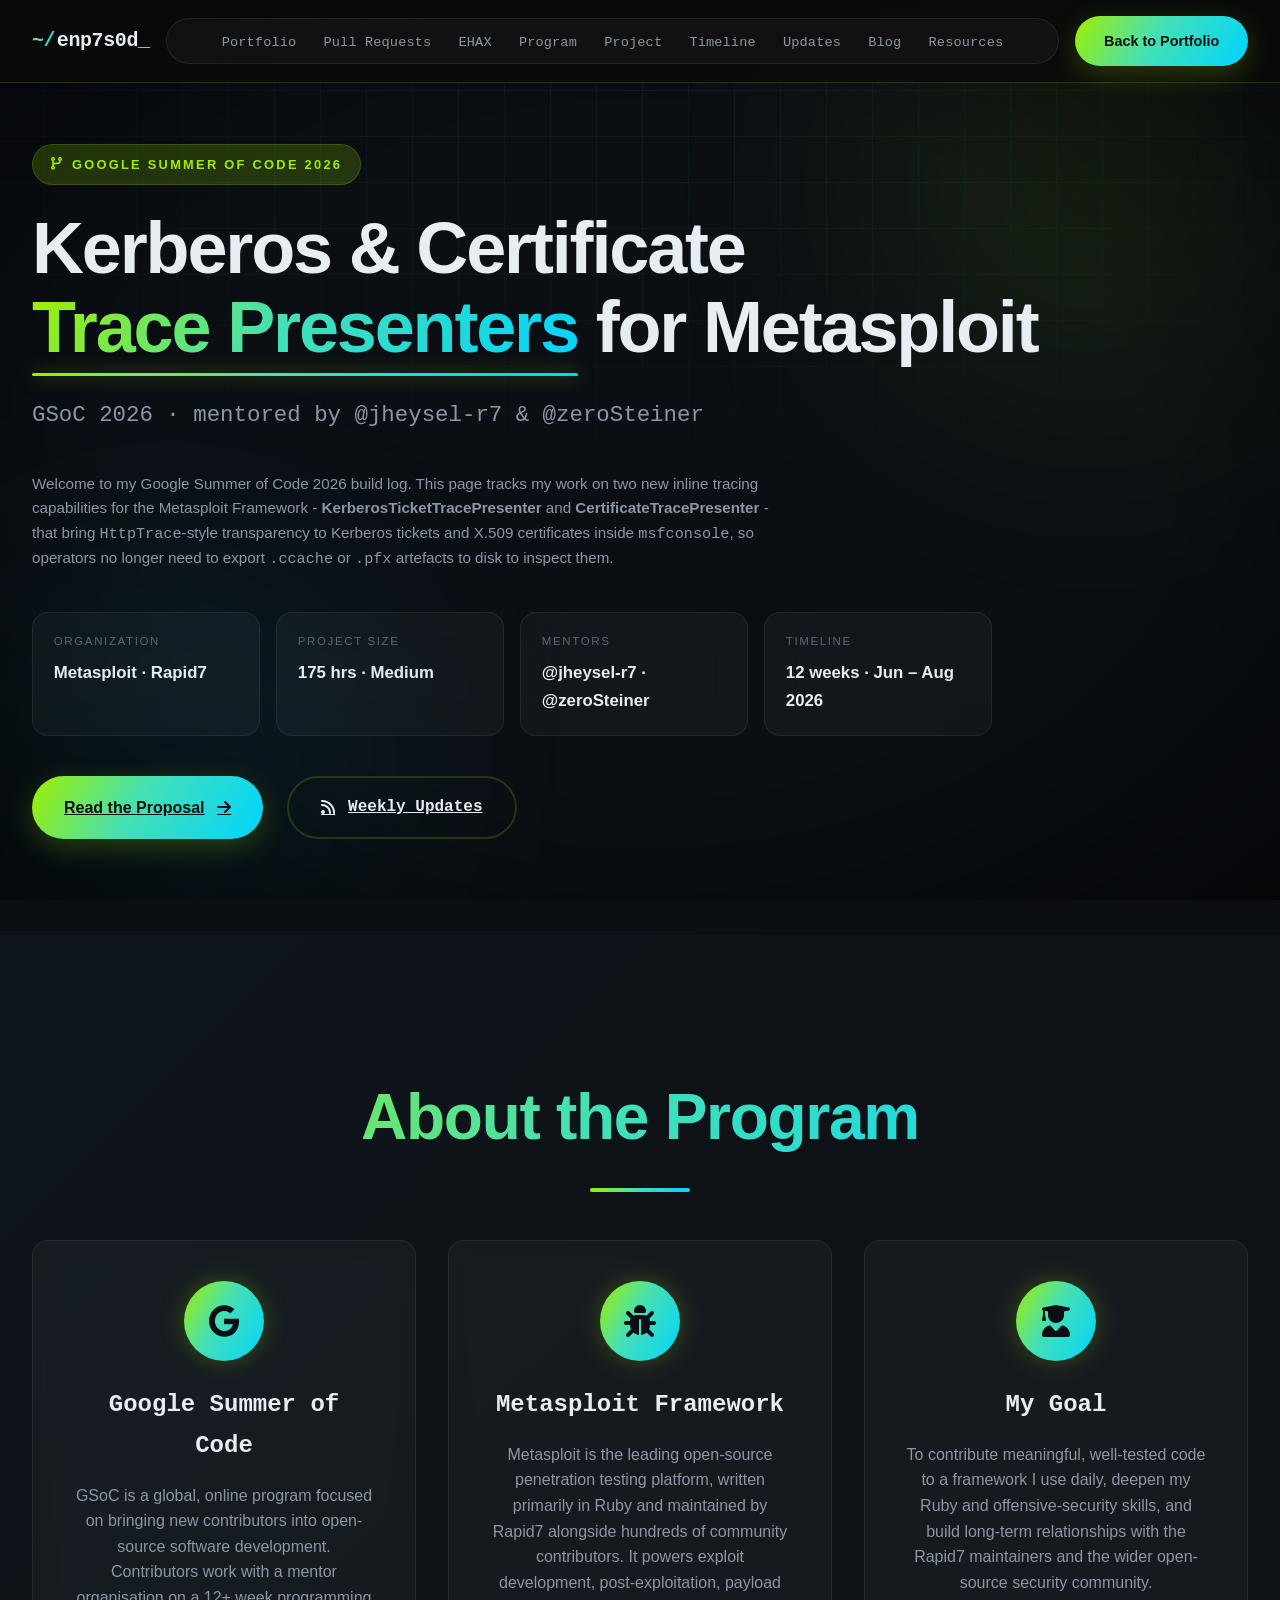
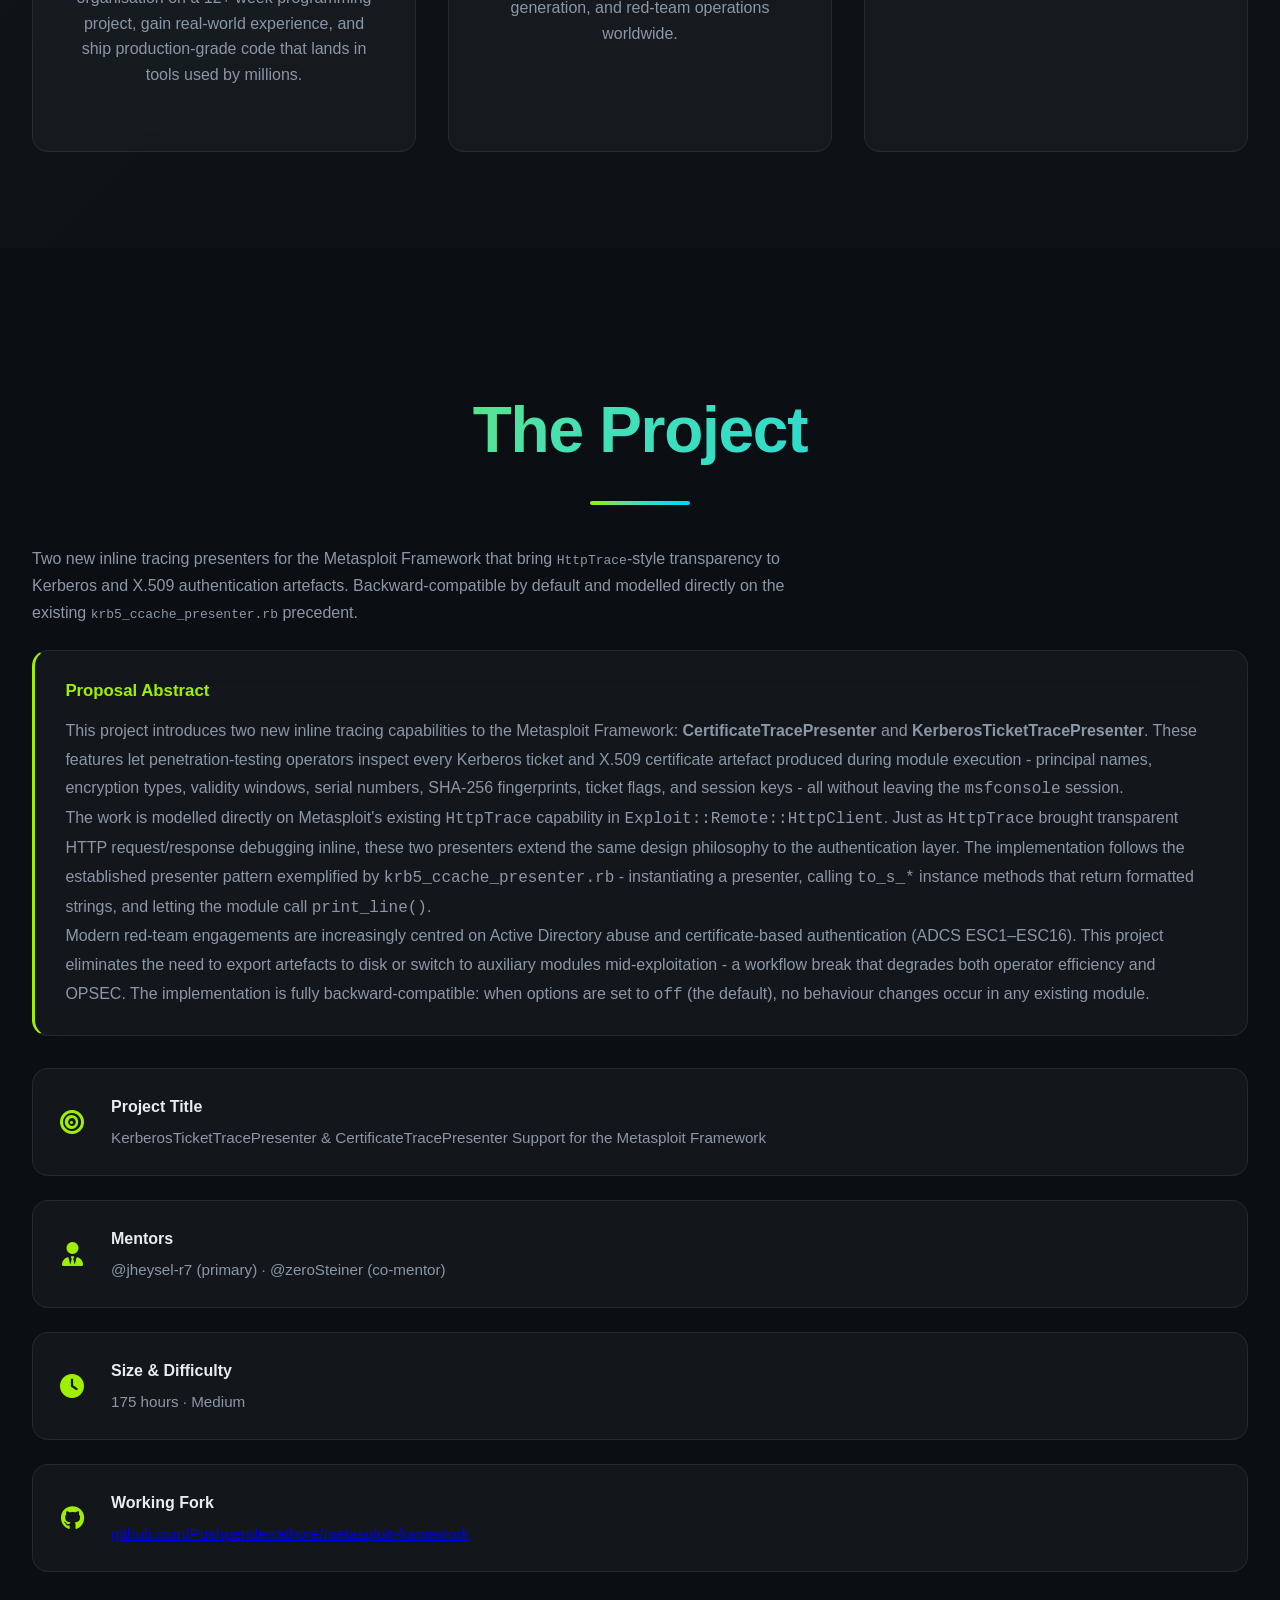
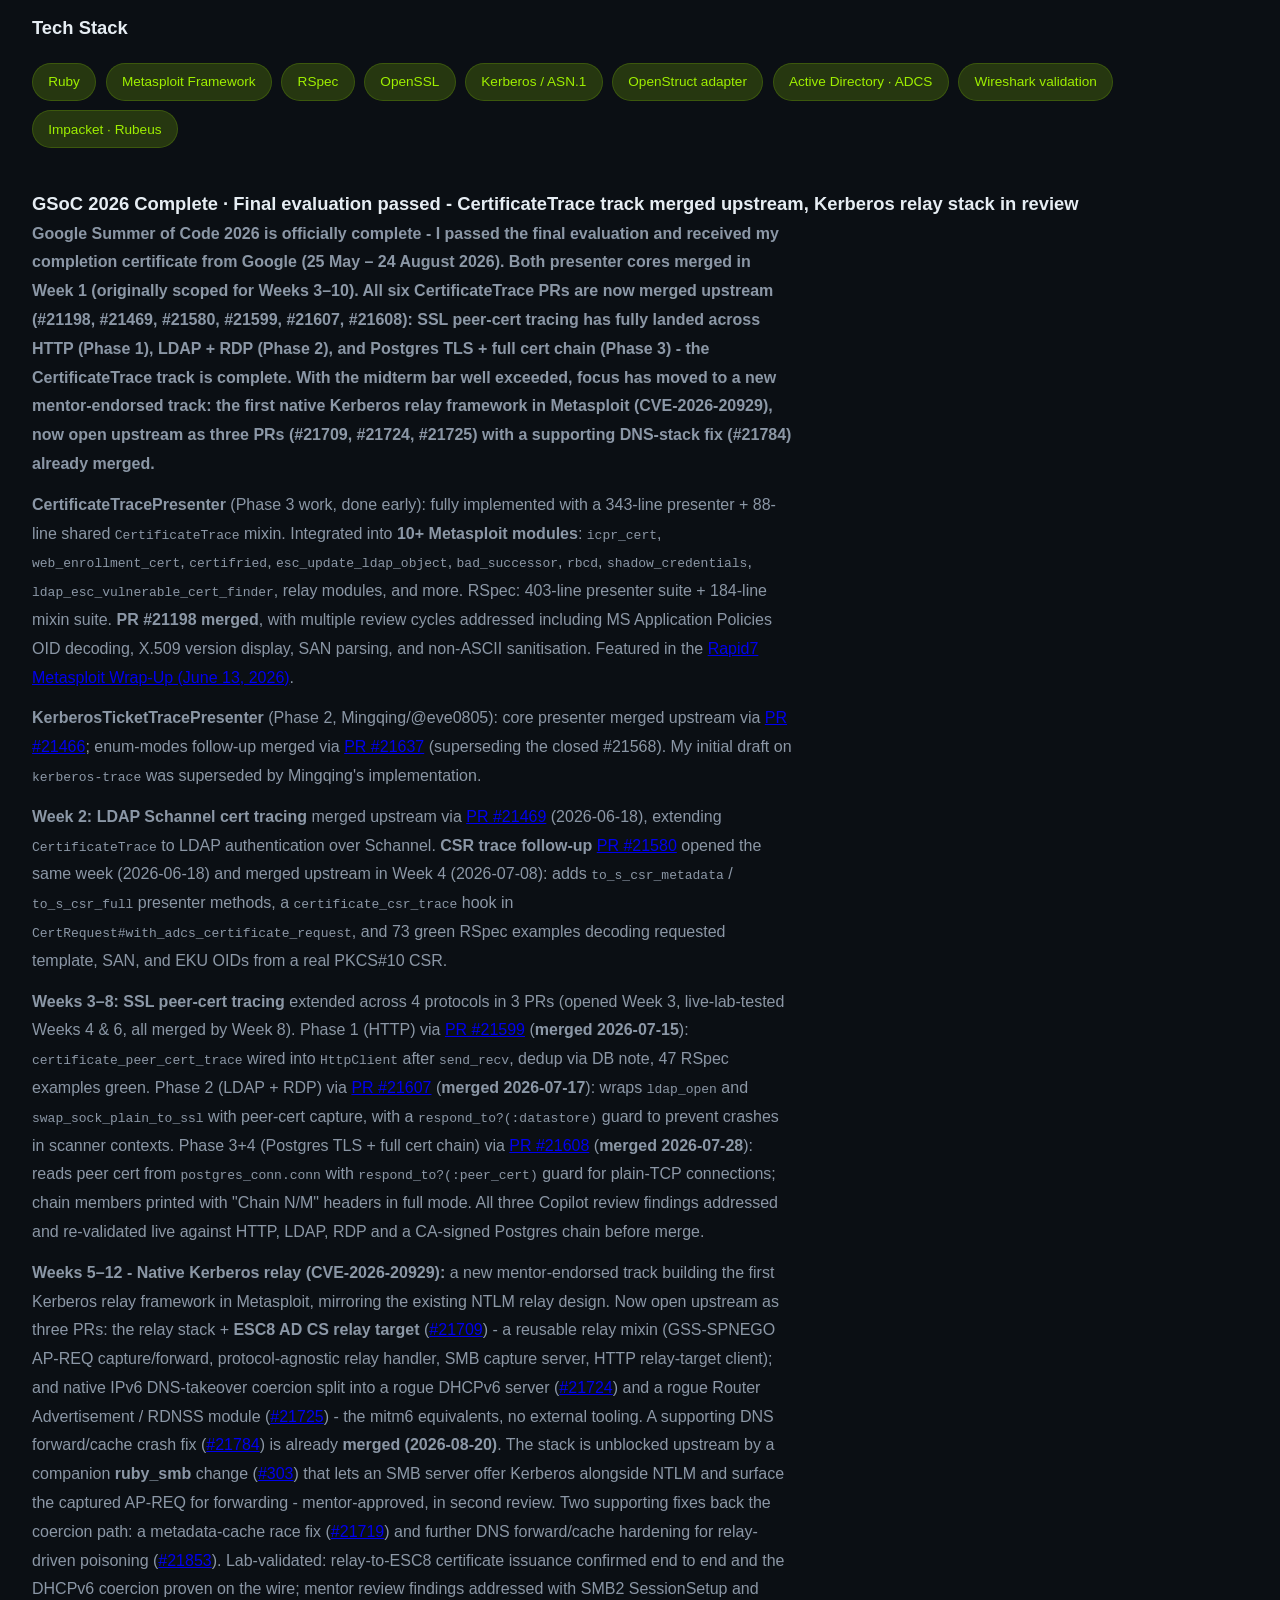
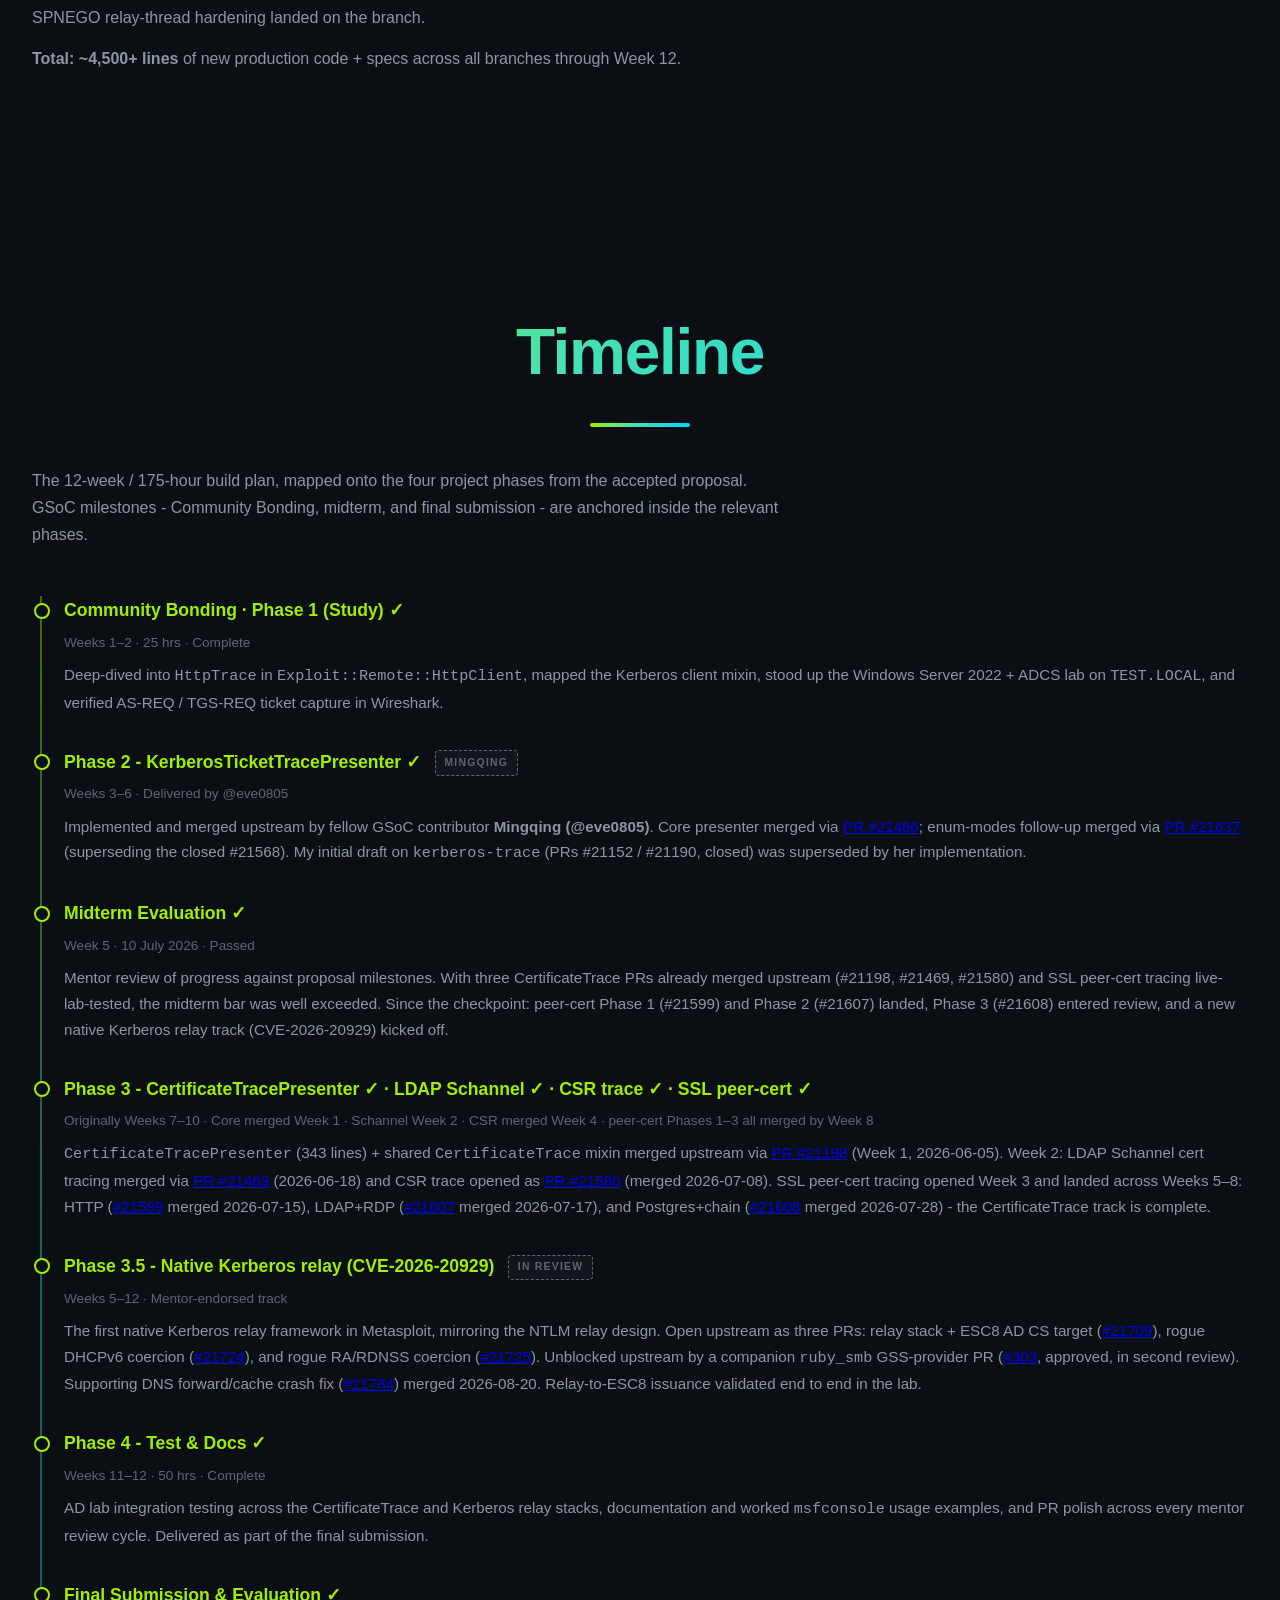
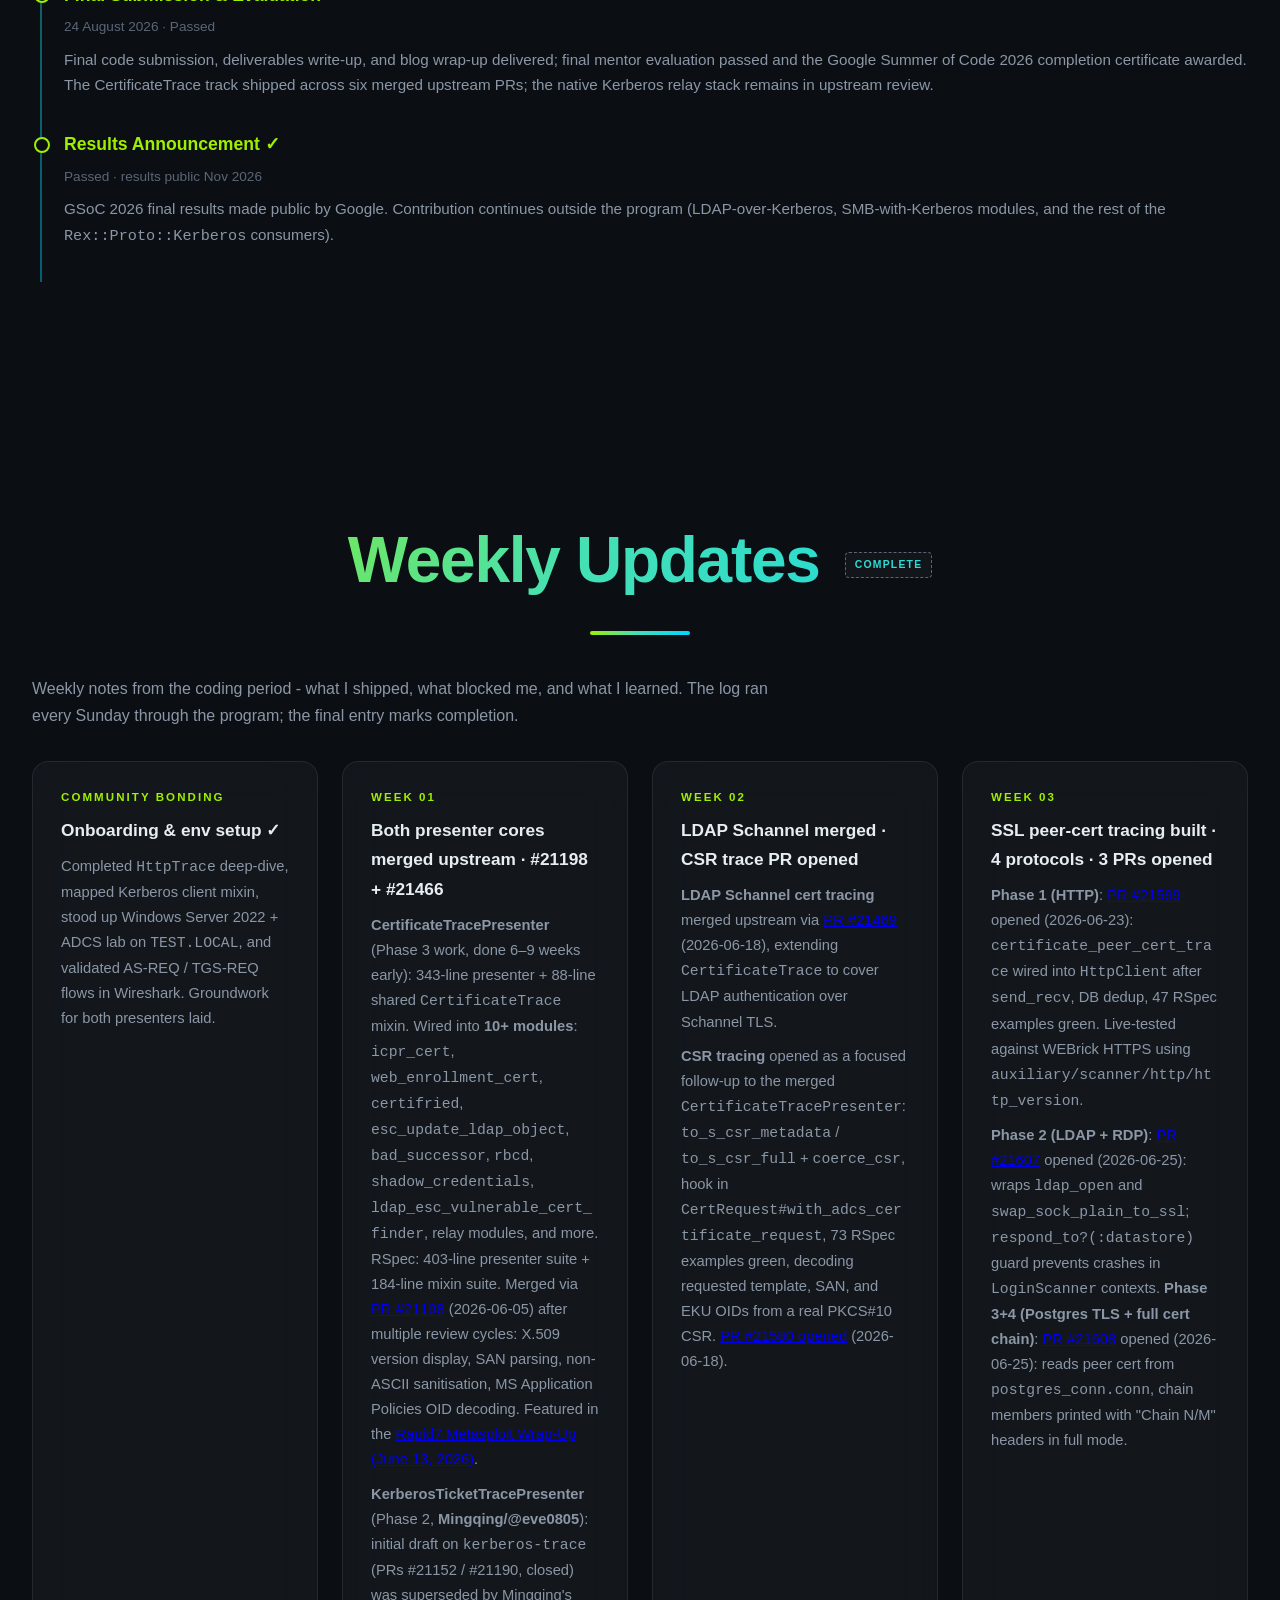
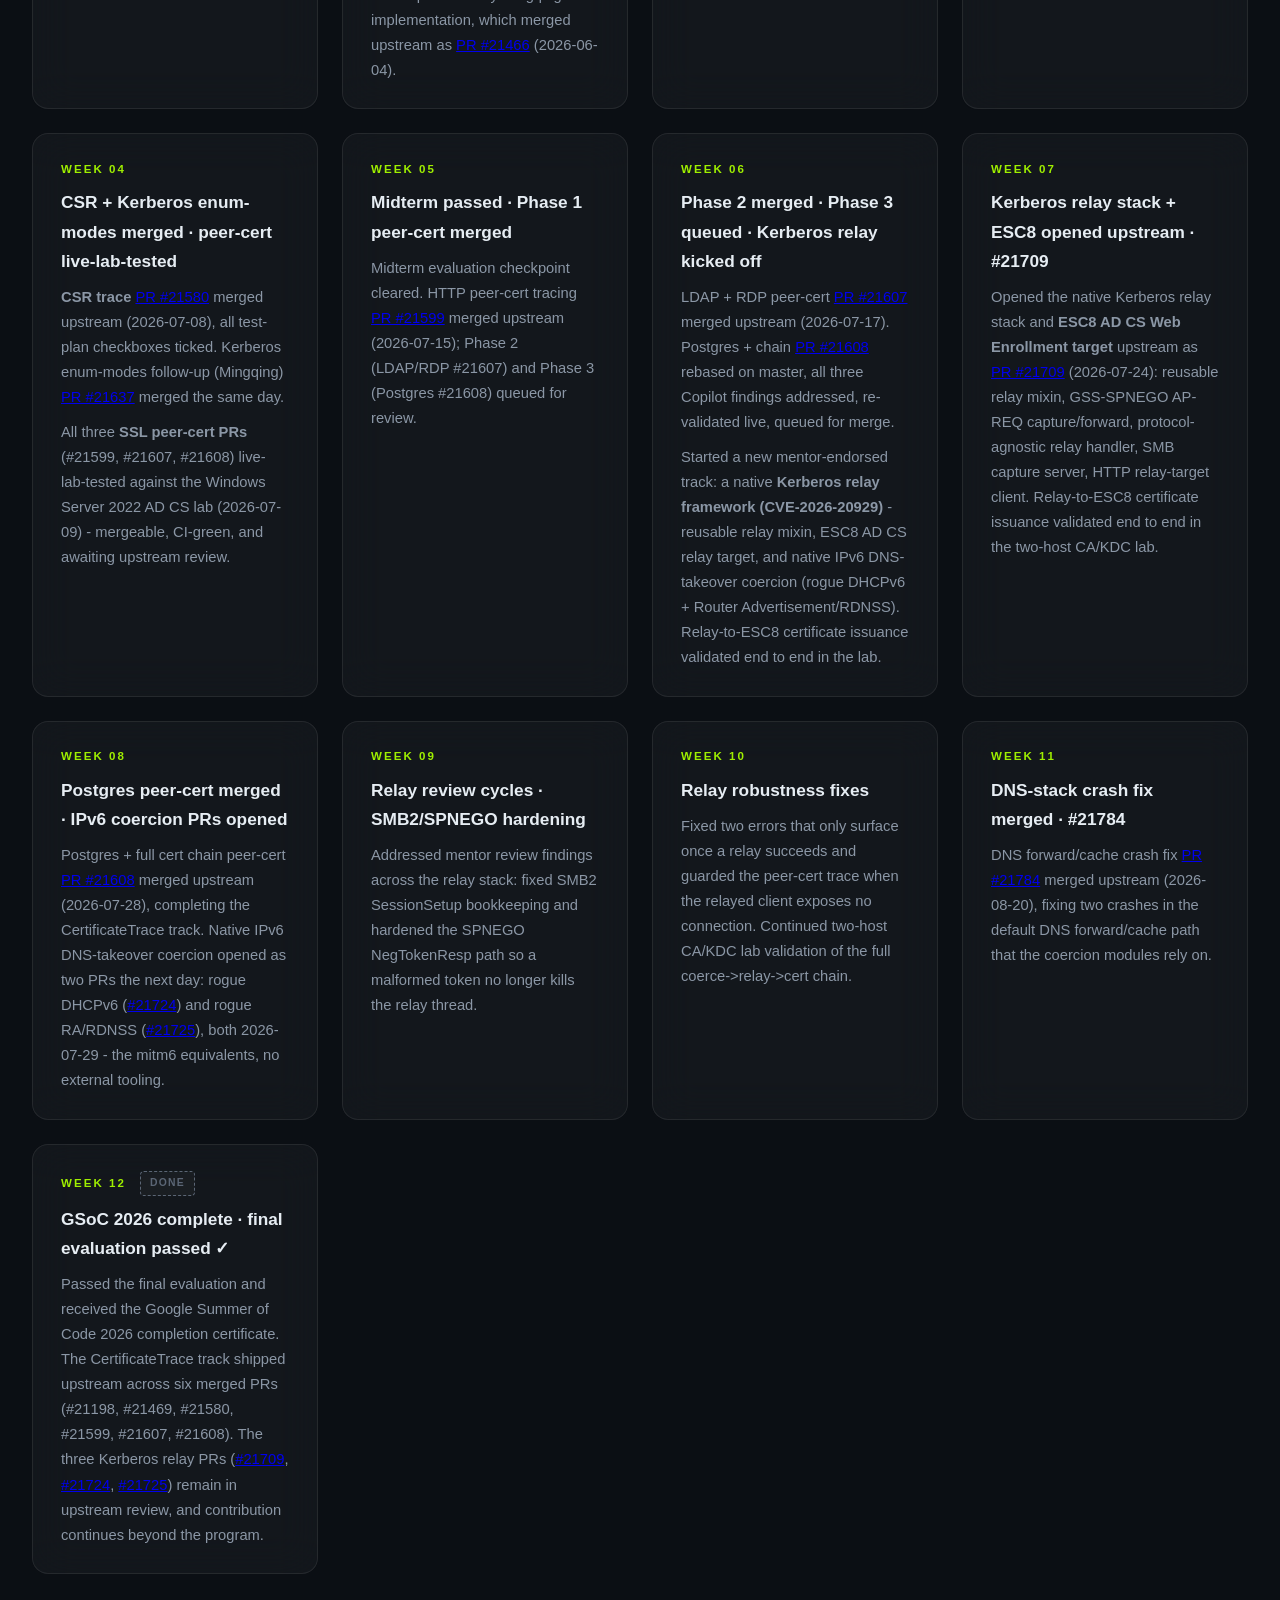
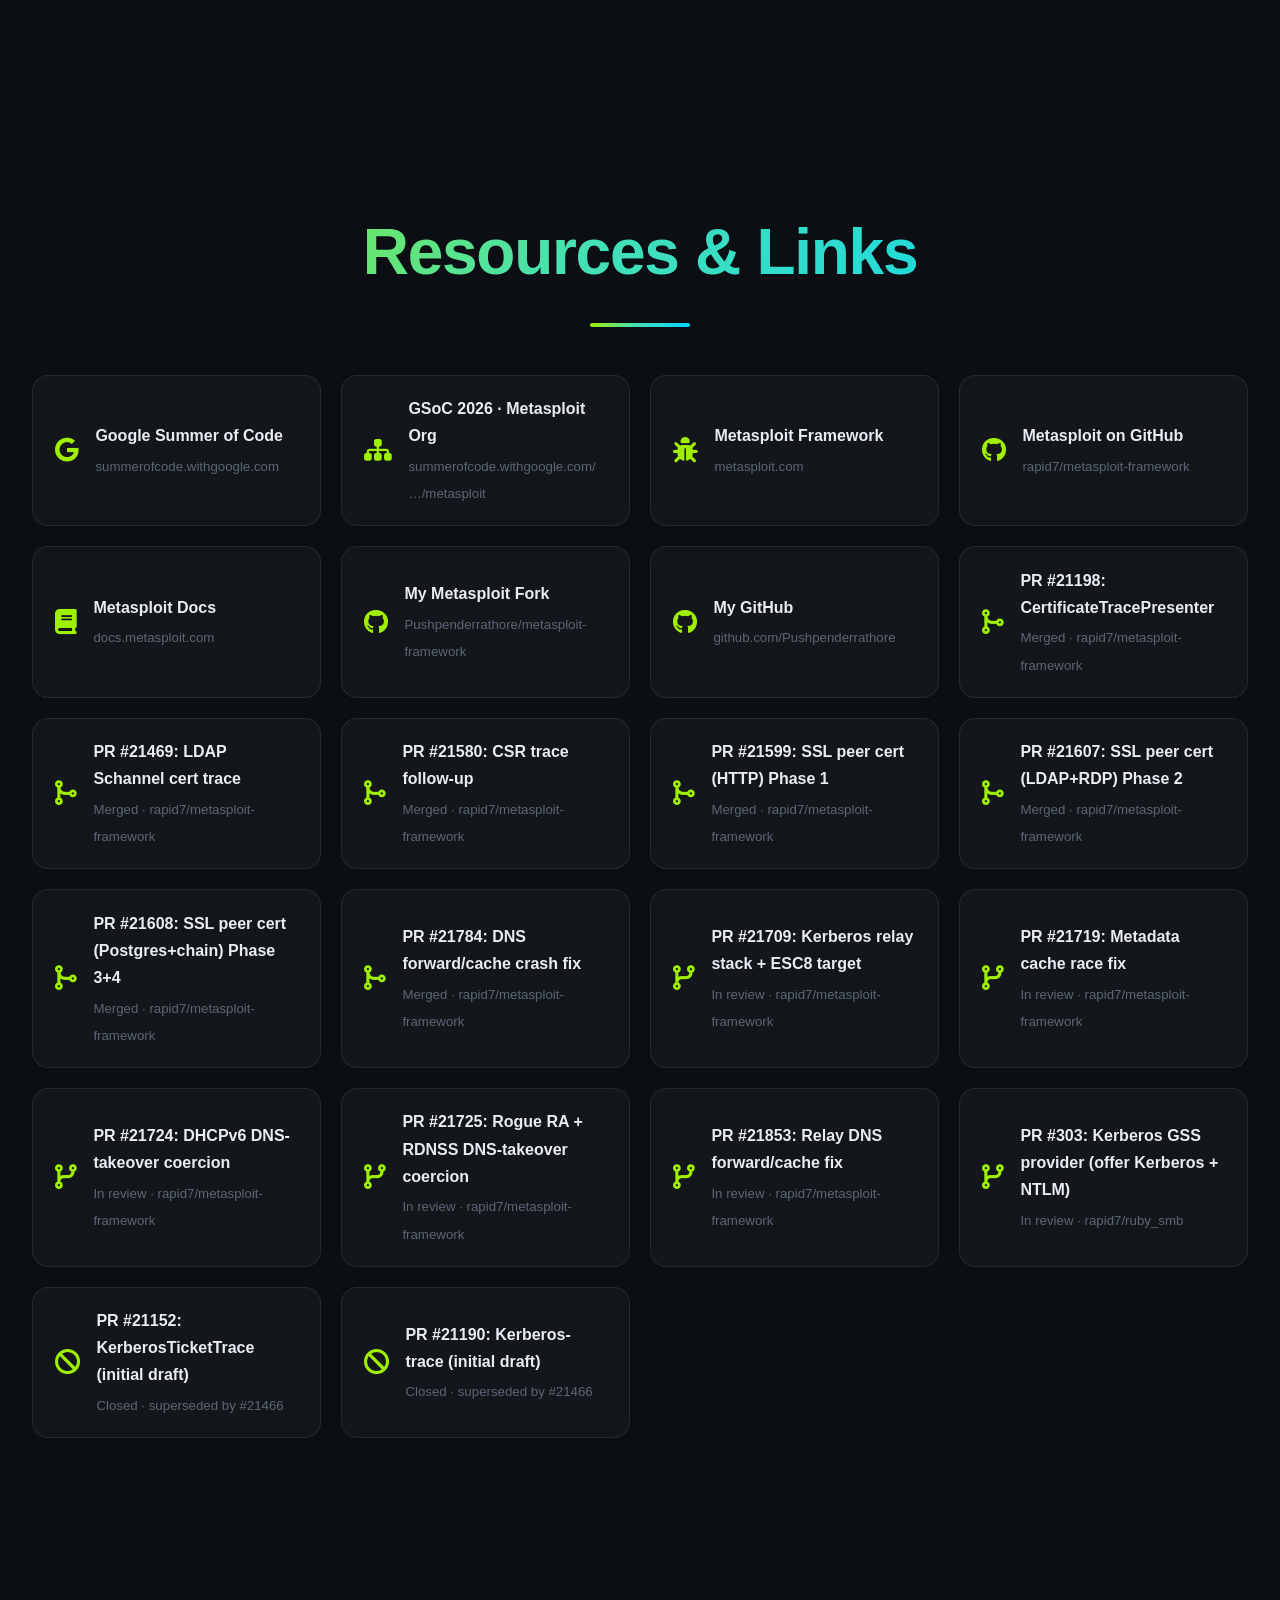
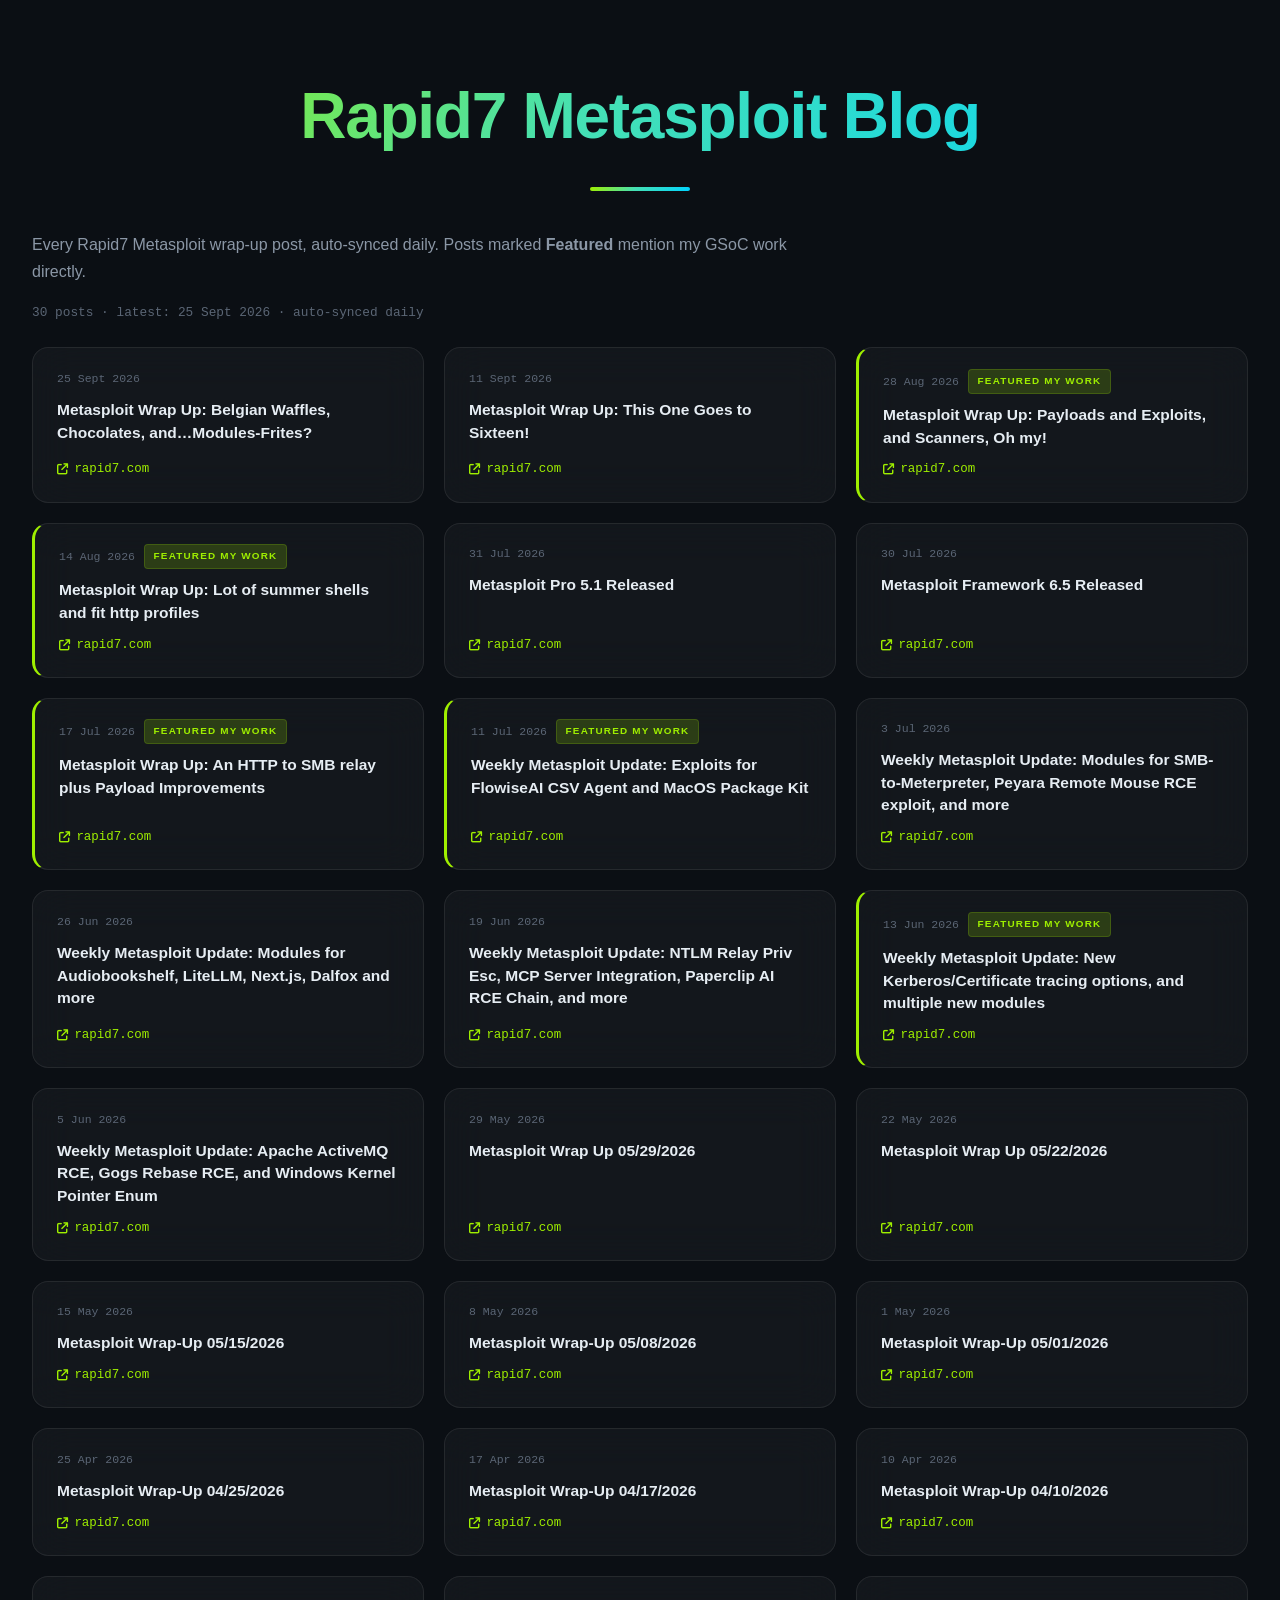
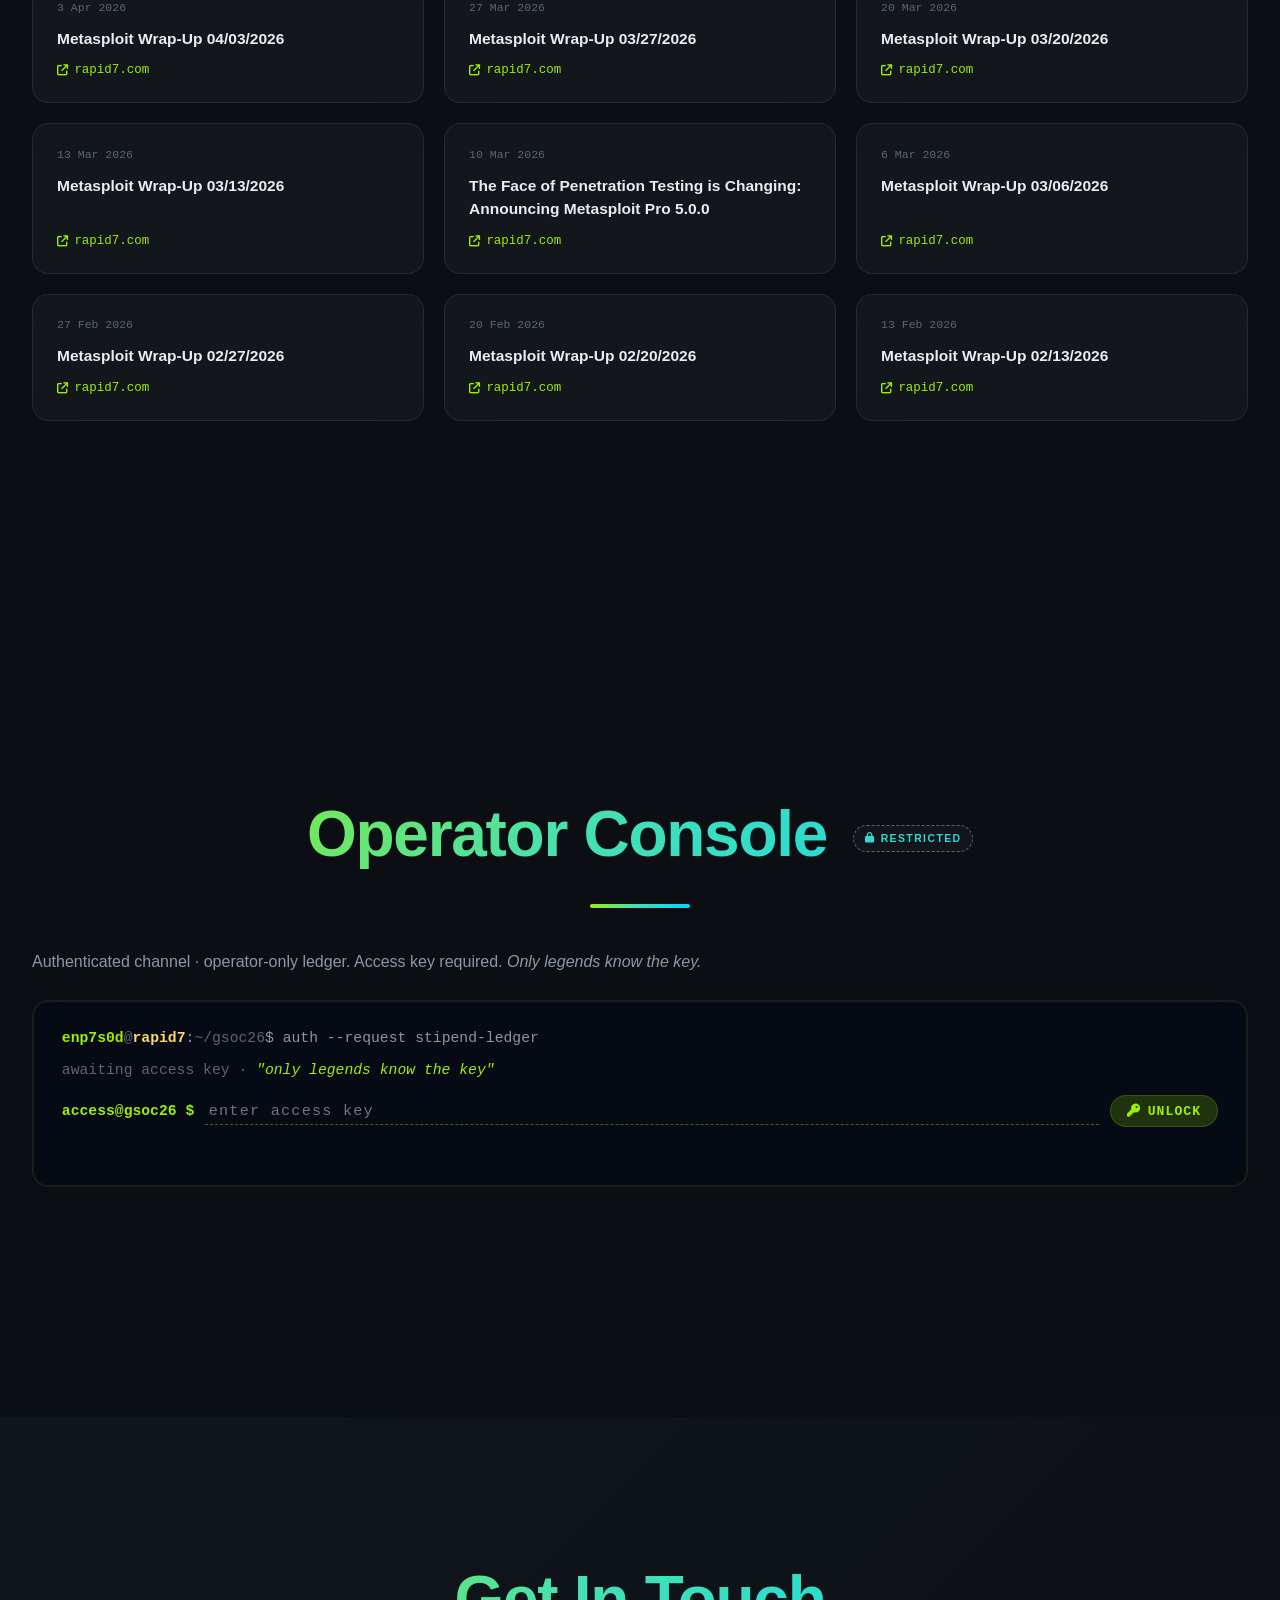
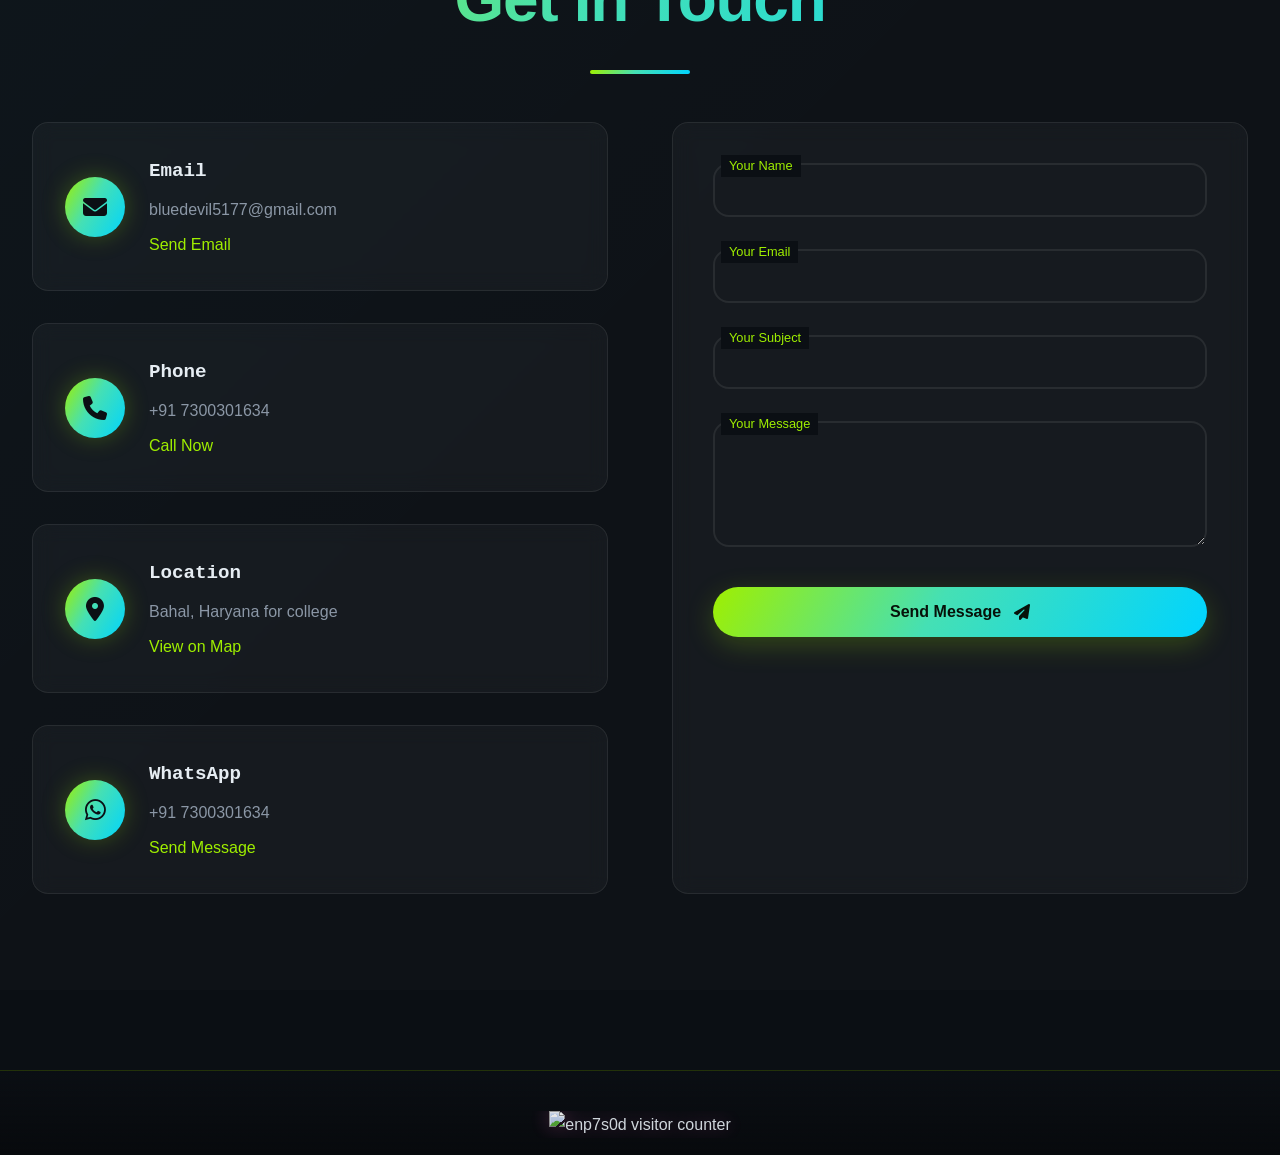
==== commit 7a4bafd1: "Rename the GSoC operator console prompt from solitude_coder to enp7s0d" ====
--- a/gsoc.html
+++ b/gsoc.html
@@ -880,7 +880,7 @@
                 <p class="section-intro">Authenticated channel &middot; operator-only ledger. Access key required. <em>Only legends know the key.</em></p>
 
                 <div class="op-console" id="opConsole">
-                    <div class="op-line"><span class="op-user">solitude_coder</span><span class="op-at">@</span><span class="op-host">rapid7</span>:<span class="op-path">~/gsoc26</span>$ auth --request stipend-ledger</div>
+                    <div class="op-line"><span class="op-user">enp7s0d</span><span class="op-at">@</span><span class="op-host">rapid7</span>:<span class="op-path">~/gsoc26</span>$ auth --request stipend-ledger</div>
                     <div class="op-line op-muted">awaiting access key &middot; <em>"only legends know the key"</em></div>
                     <form class="op-form" id="opForm" autocomplete="off">
                         <span class="op-line op-input-row">
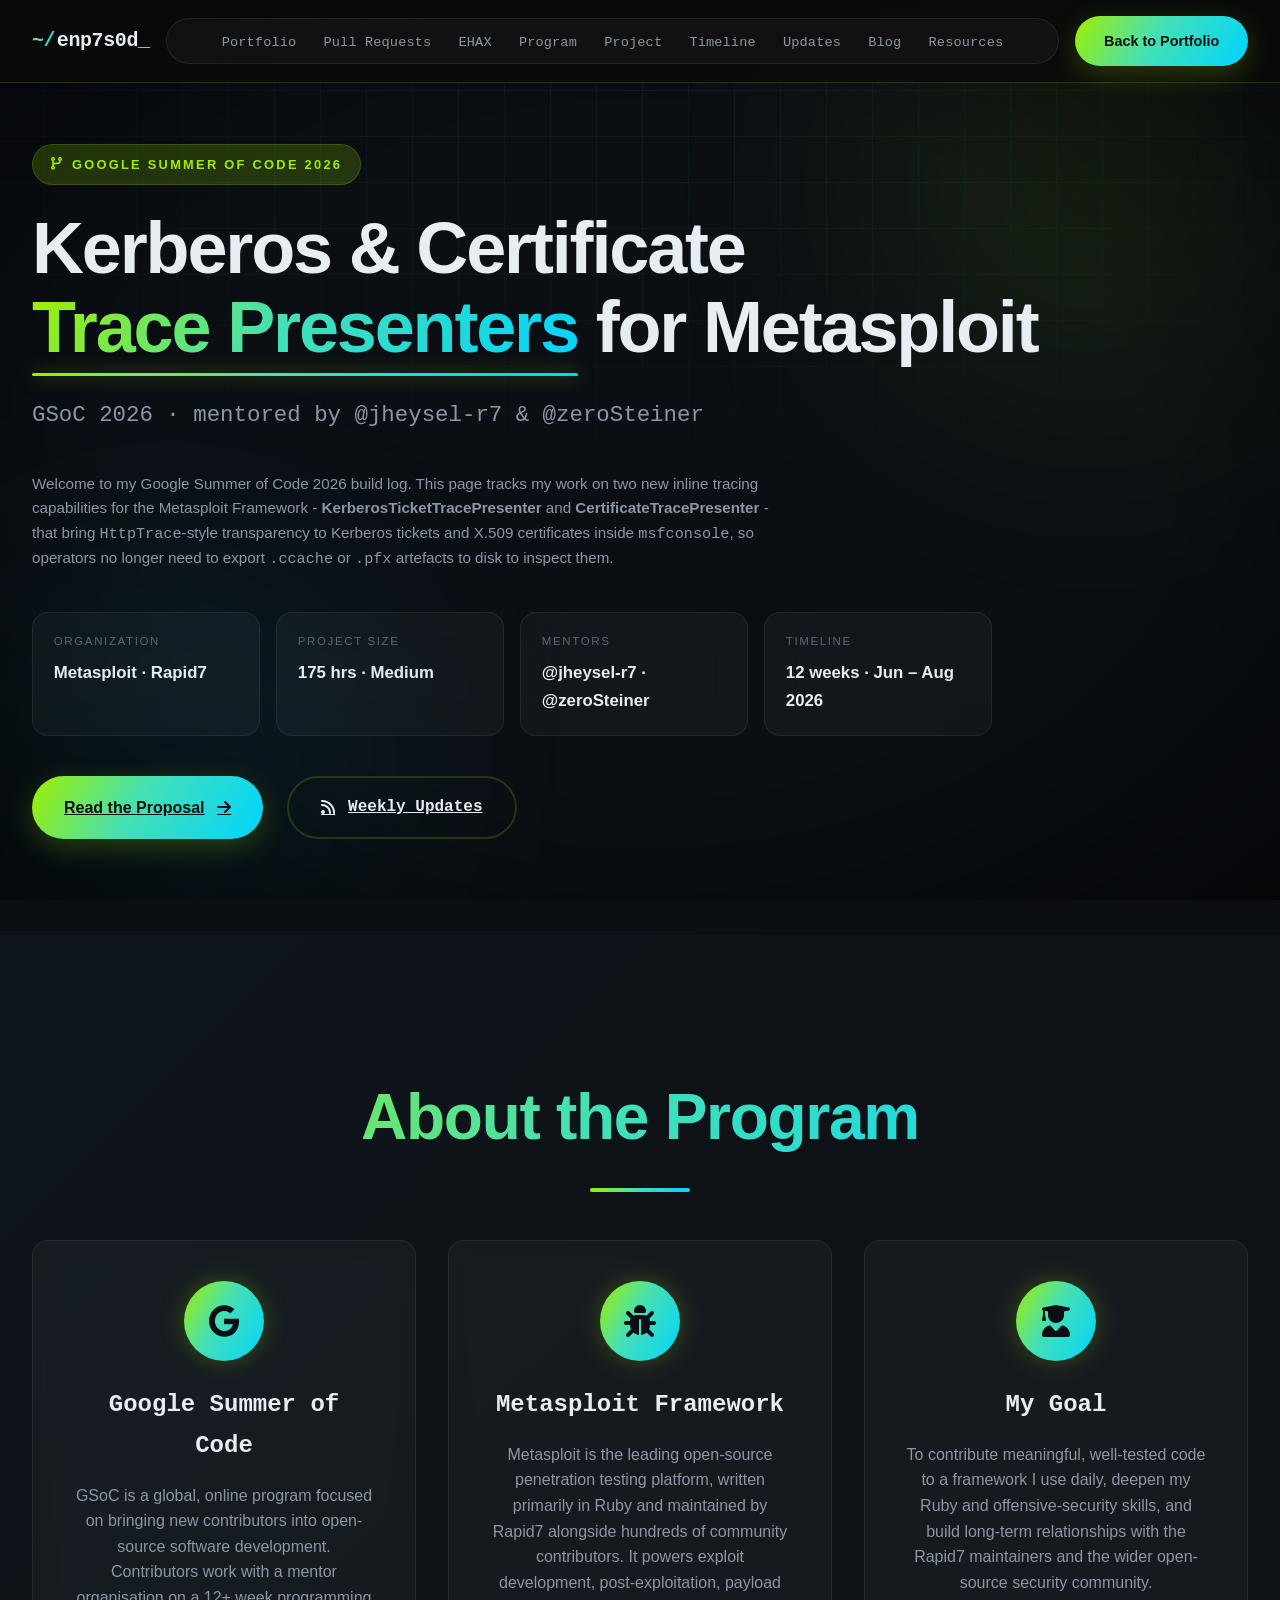
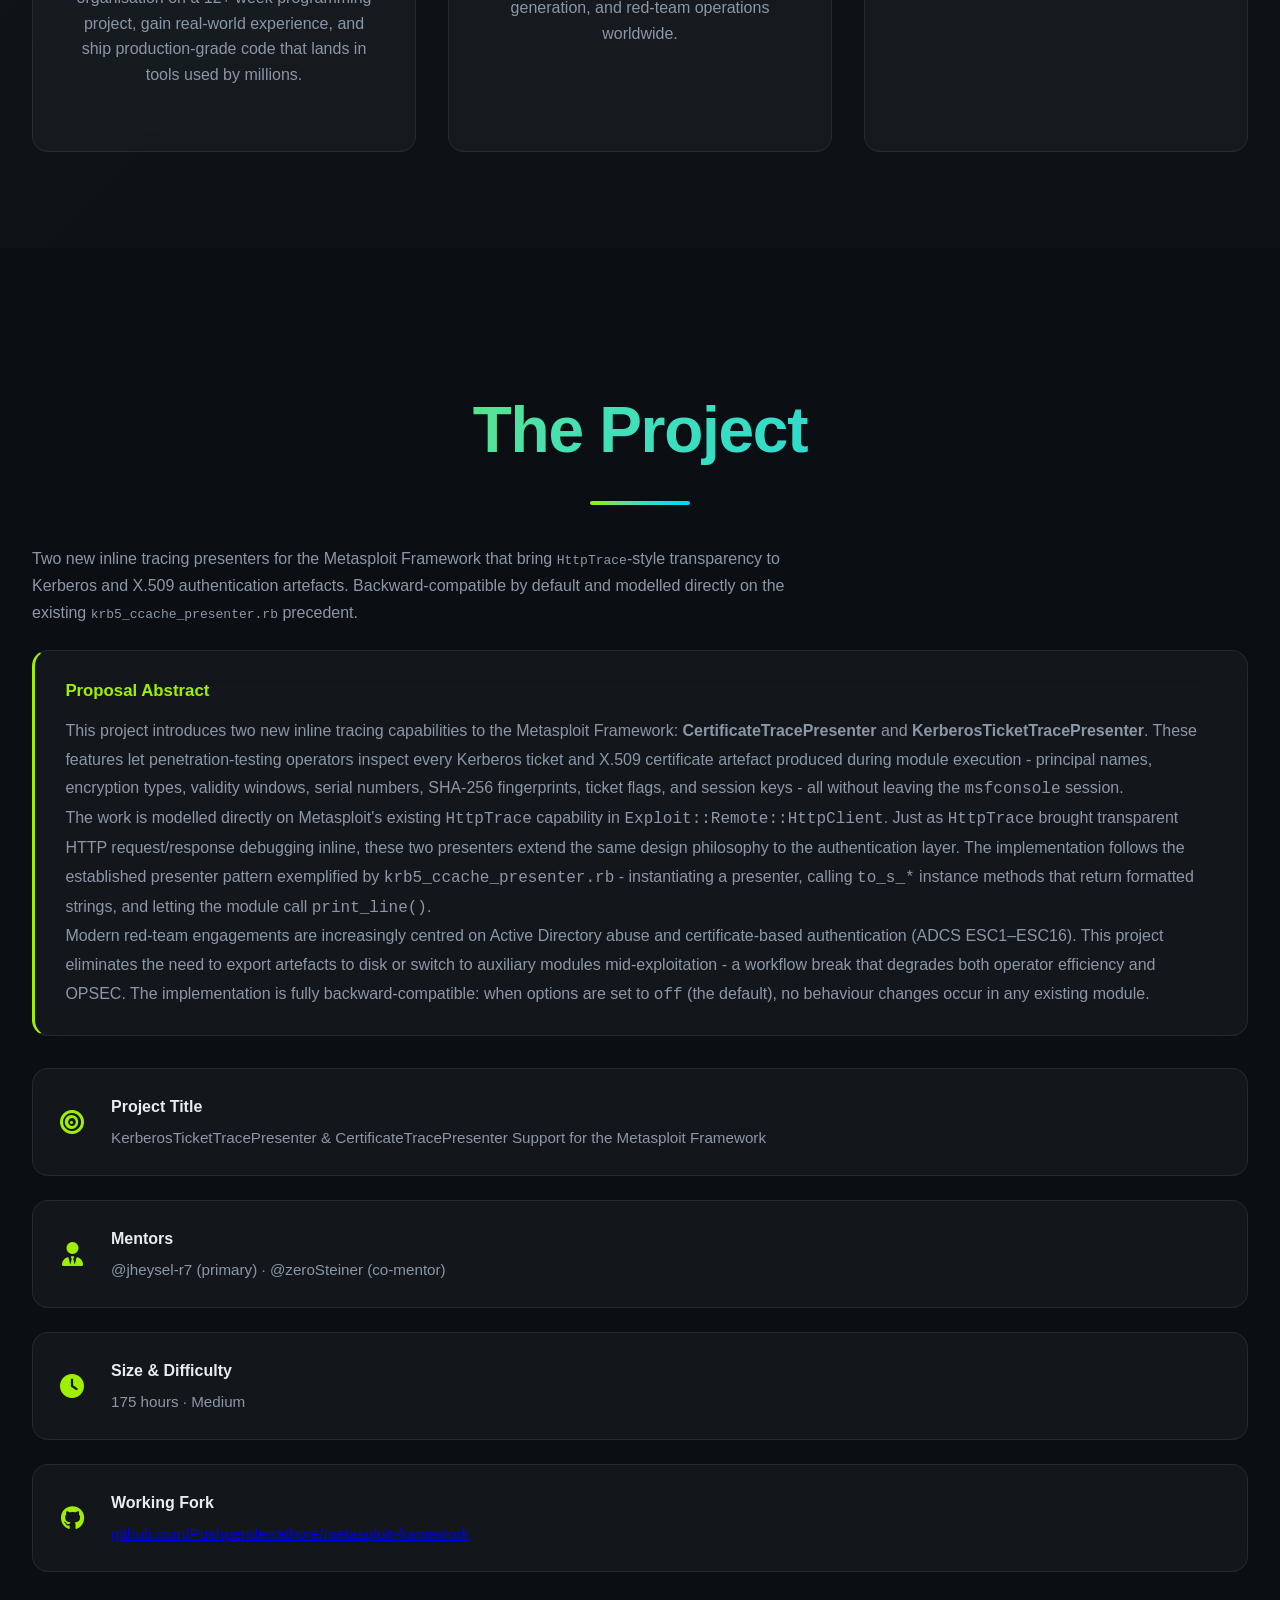
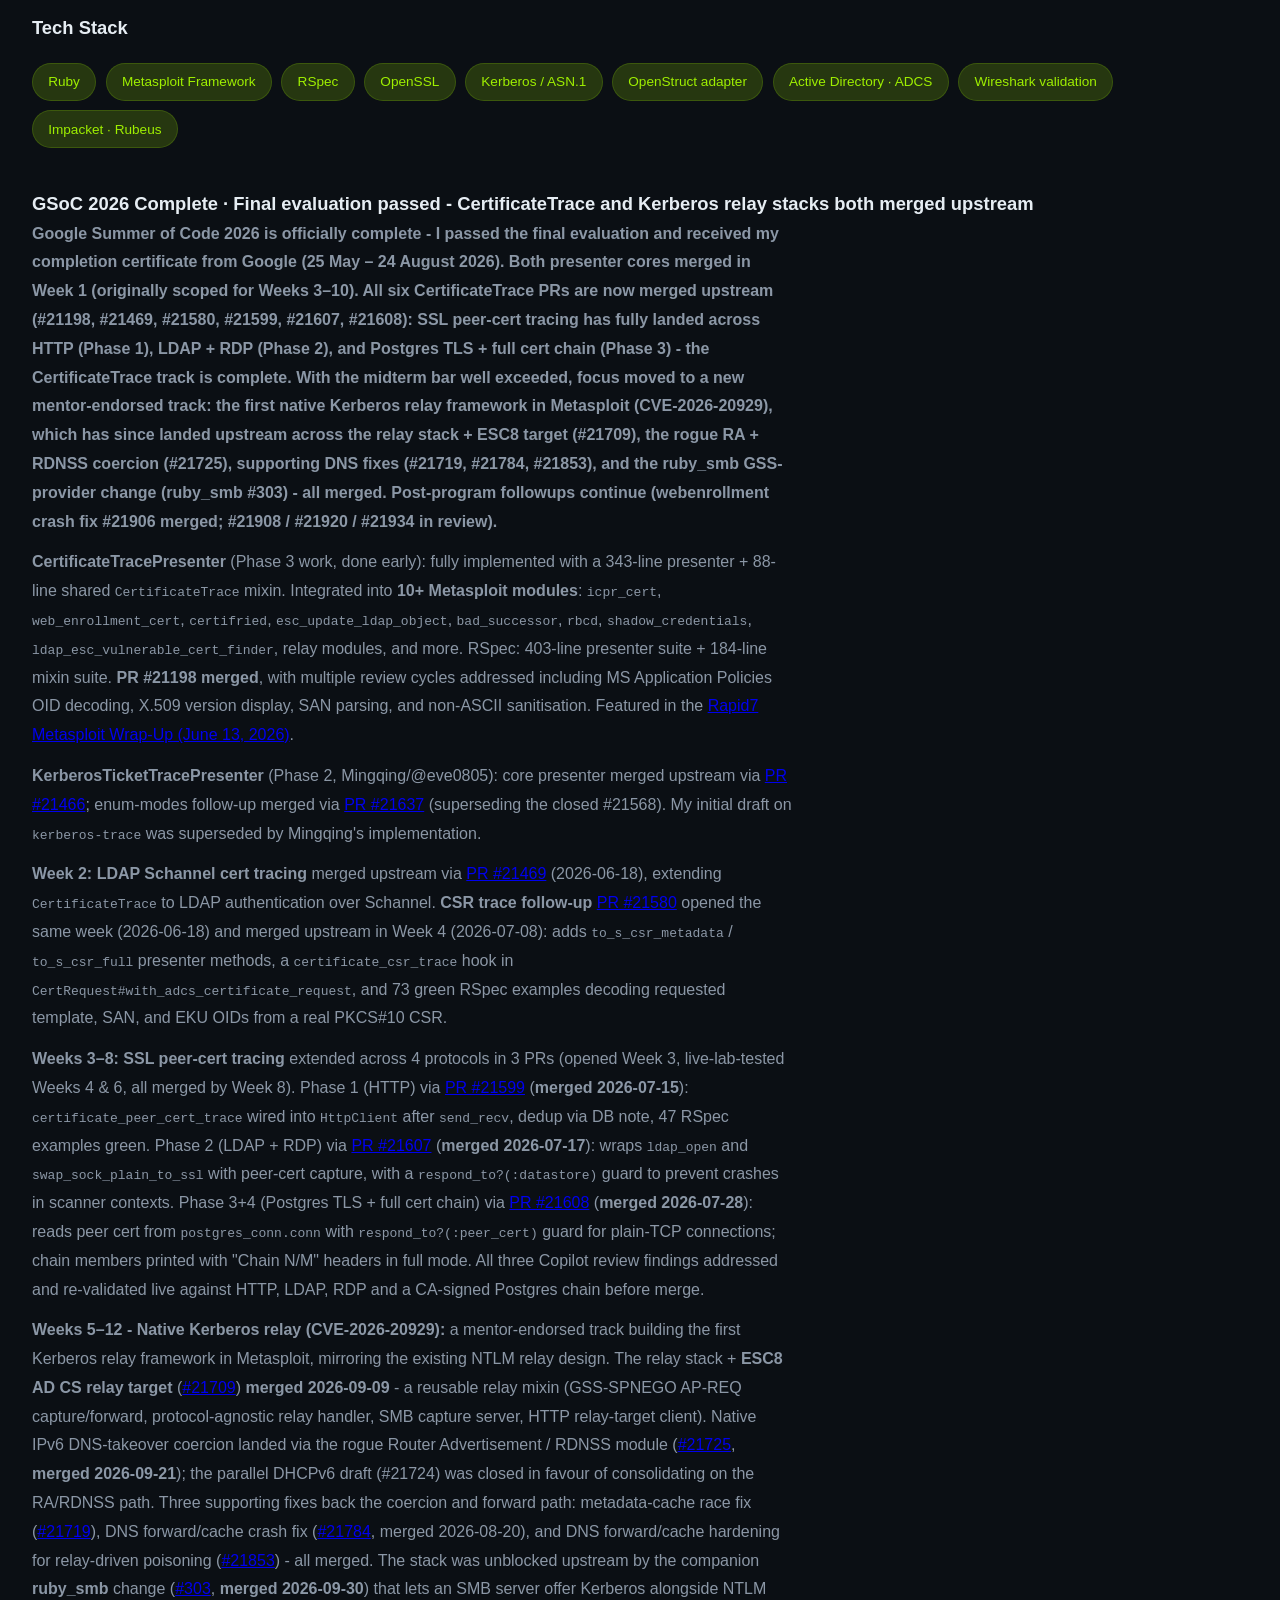
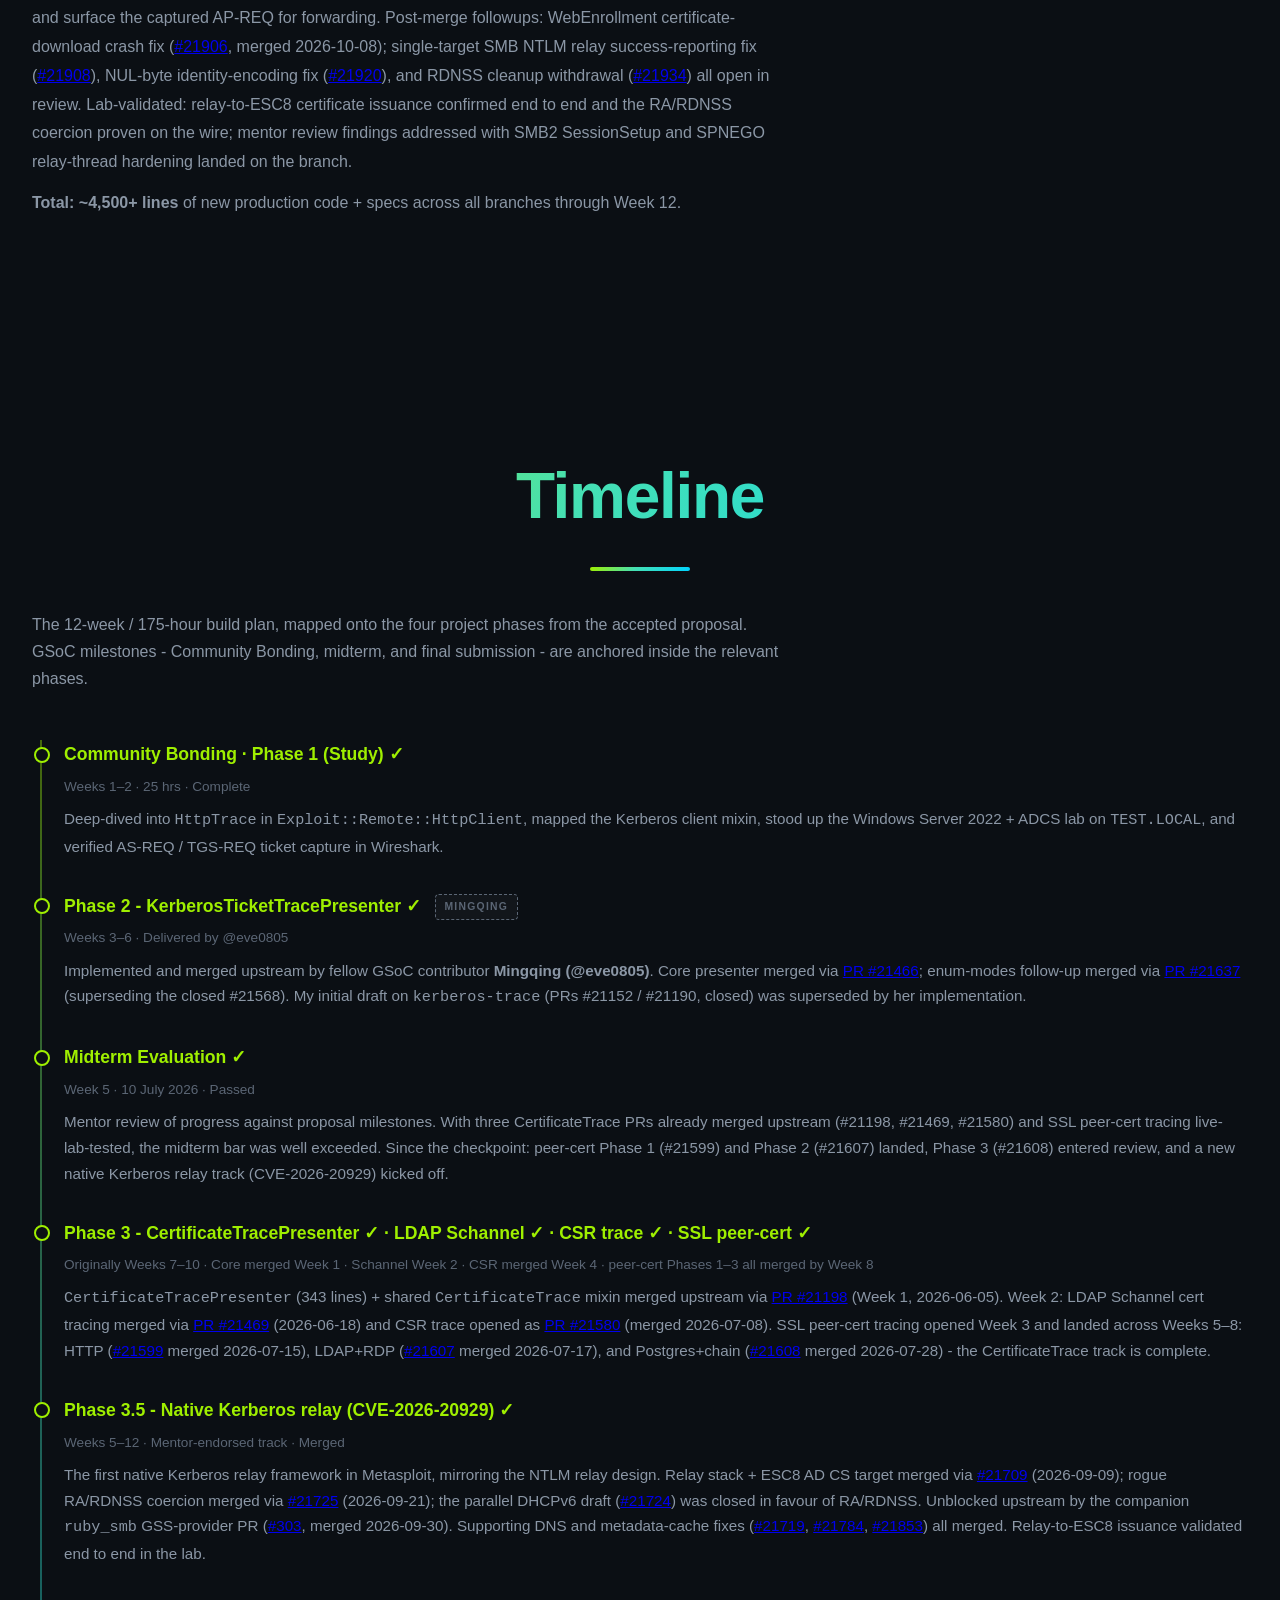
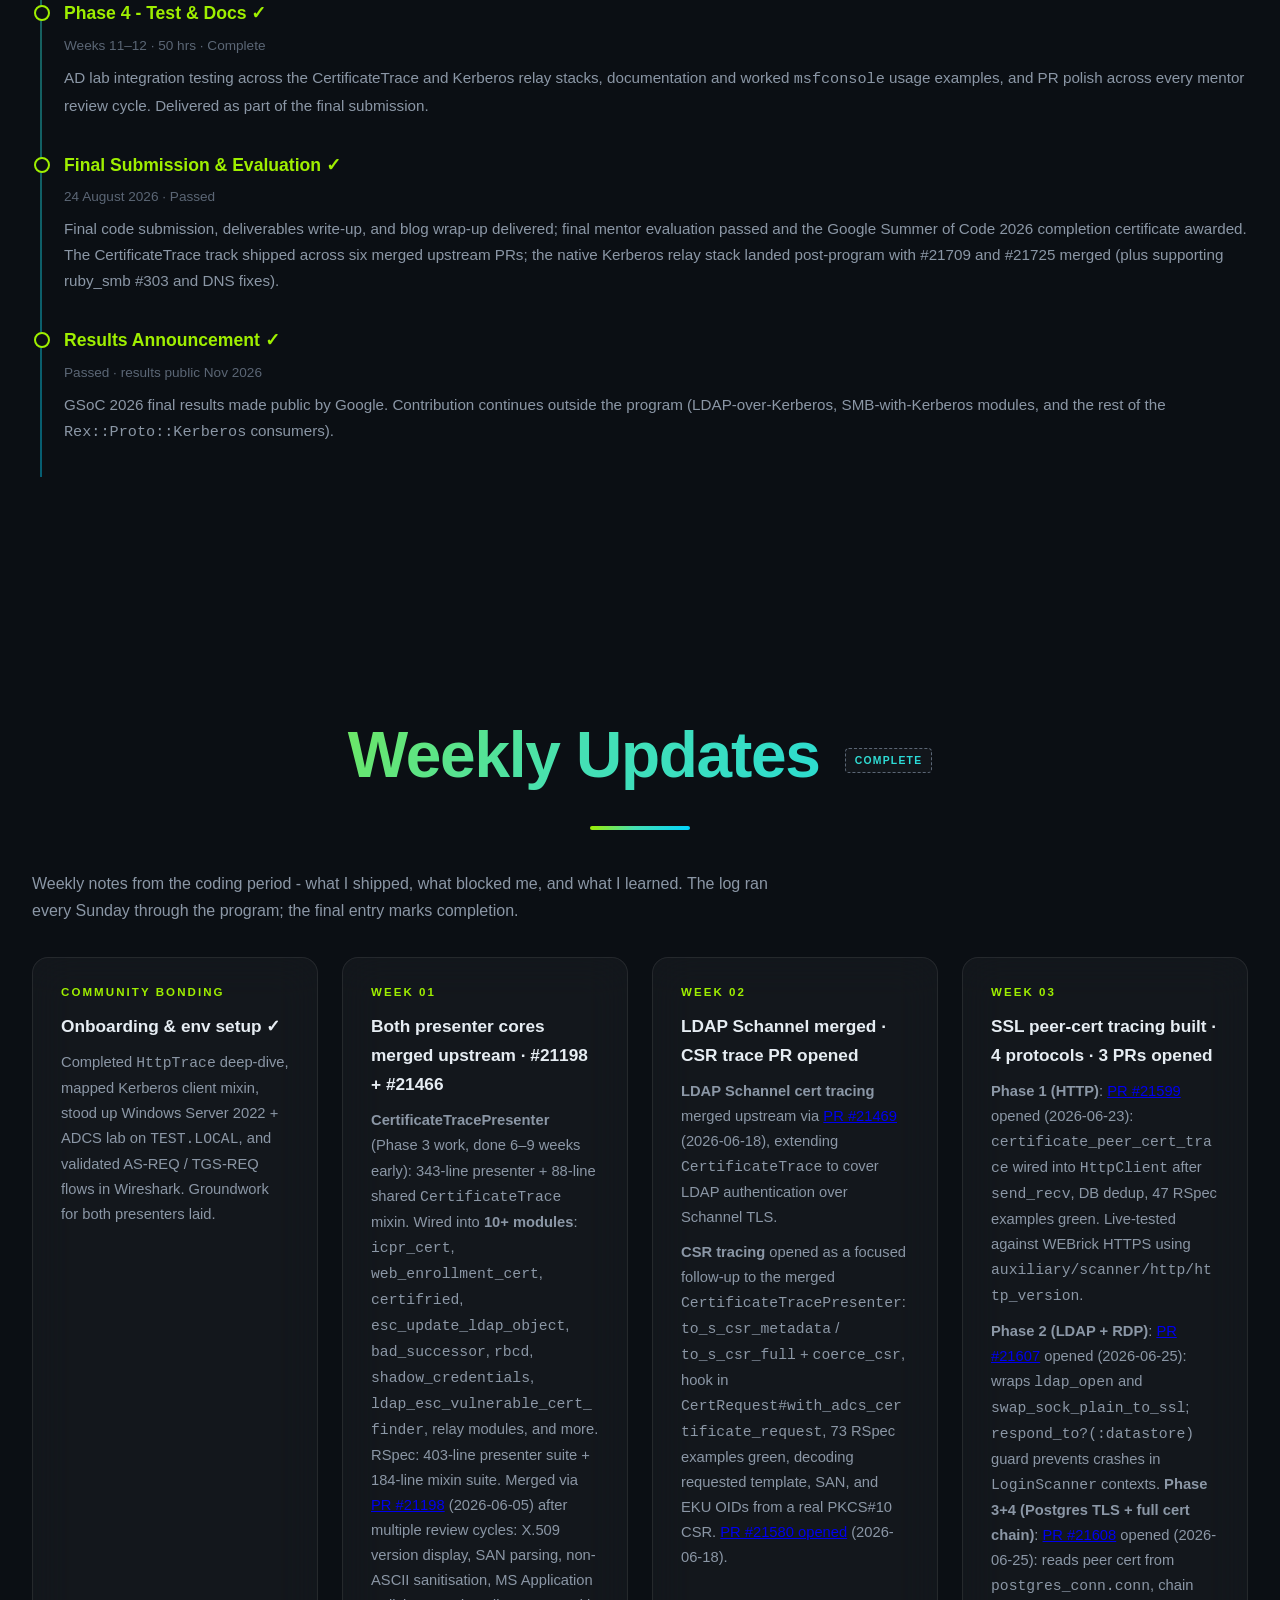
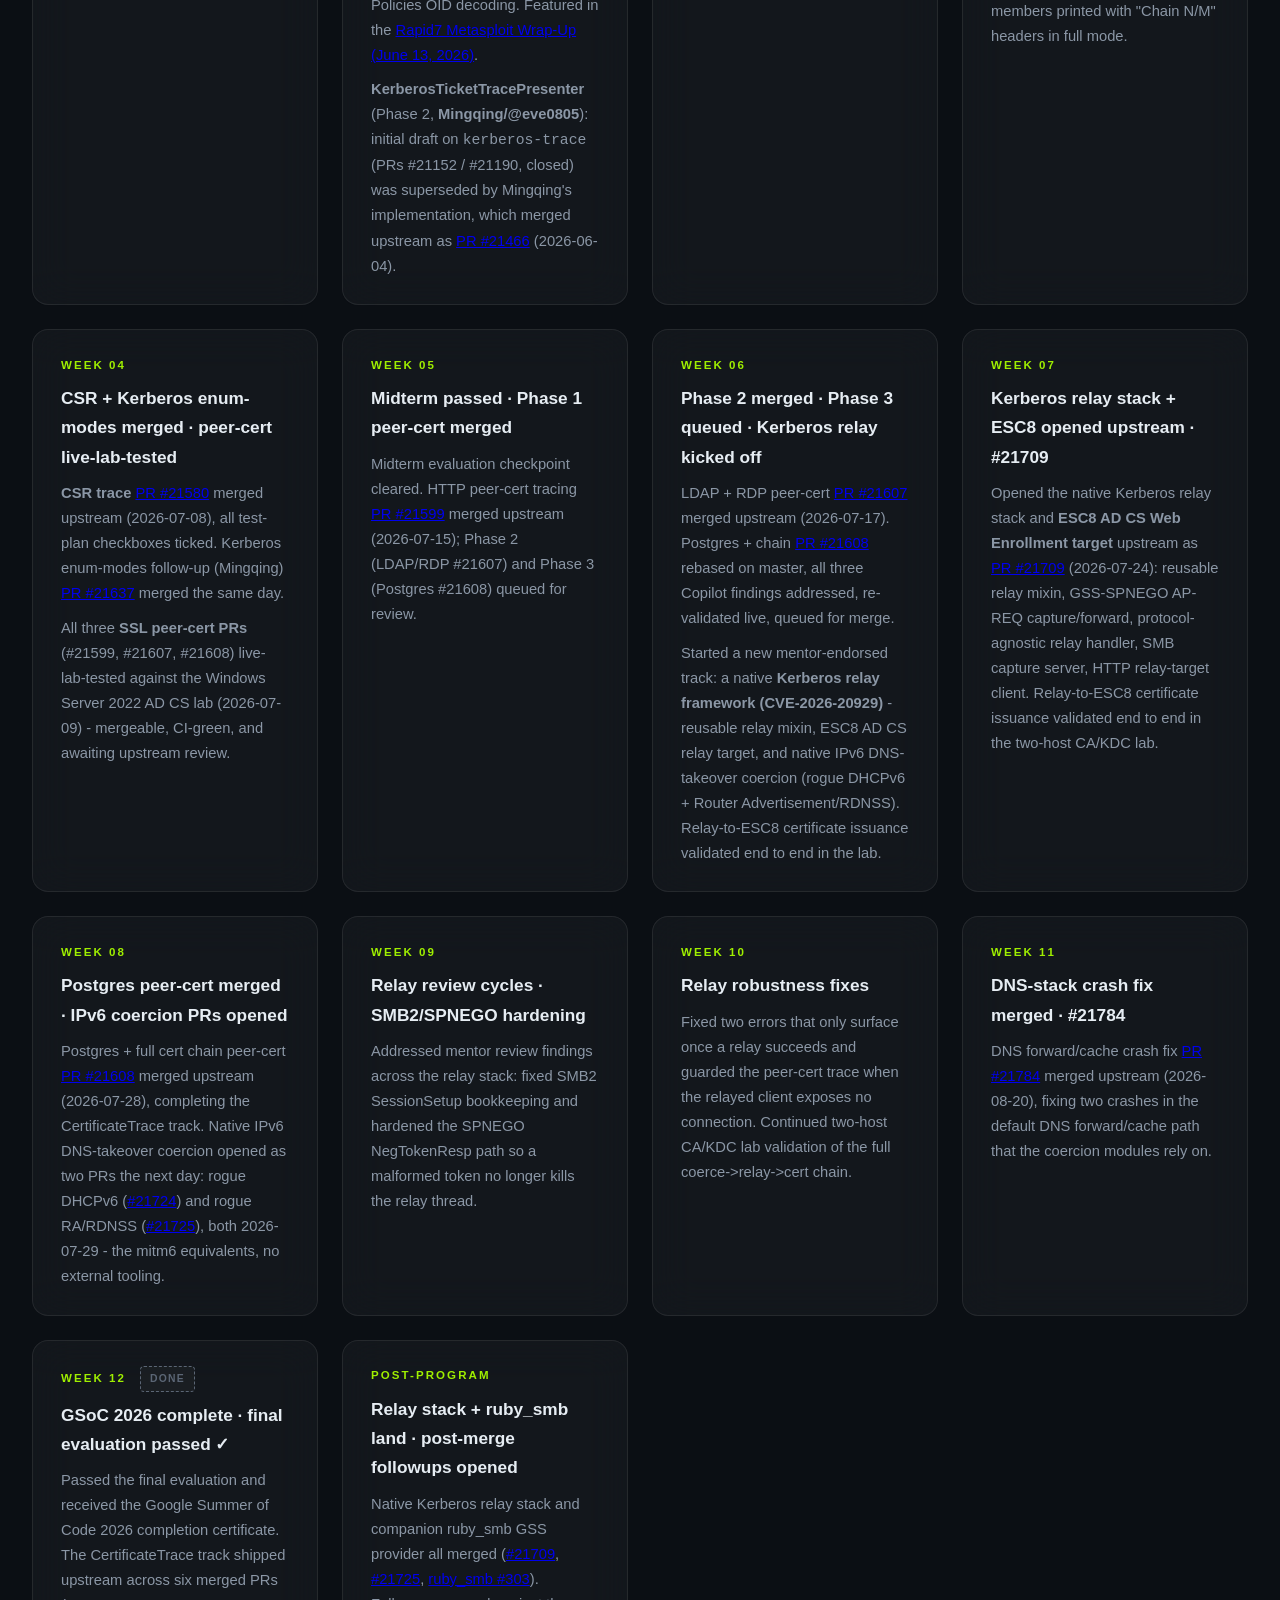
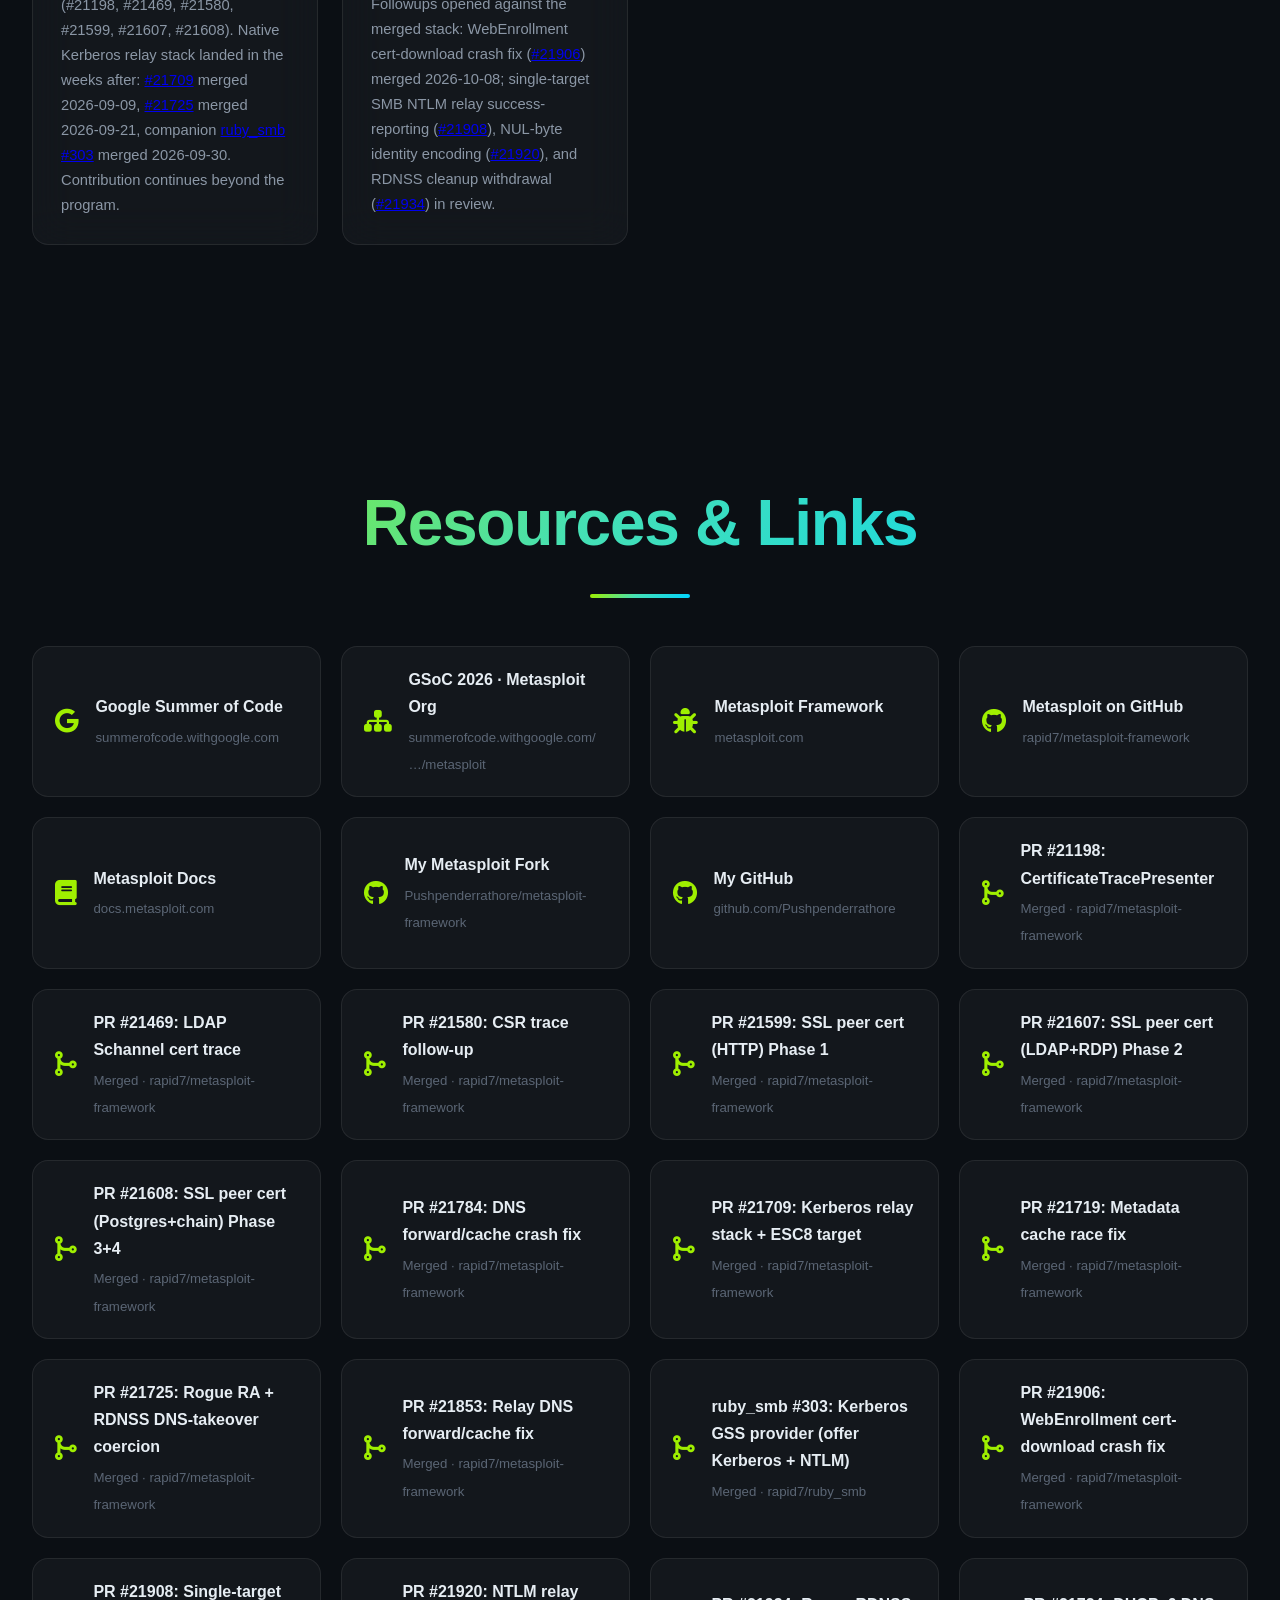
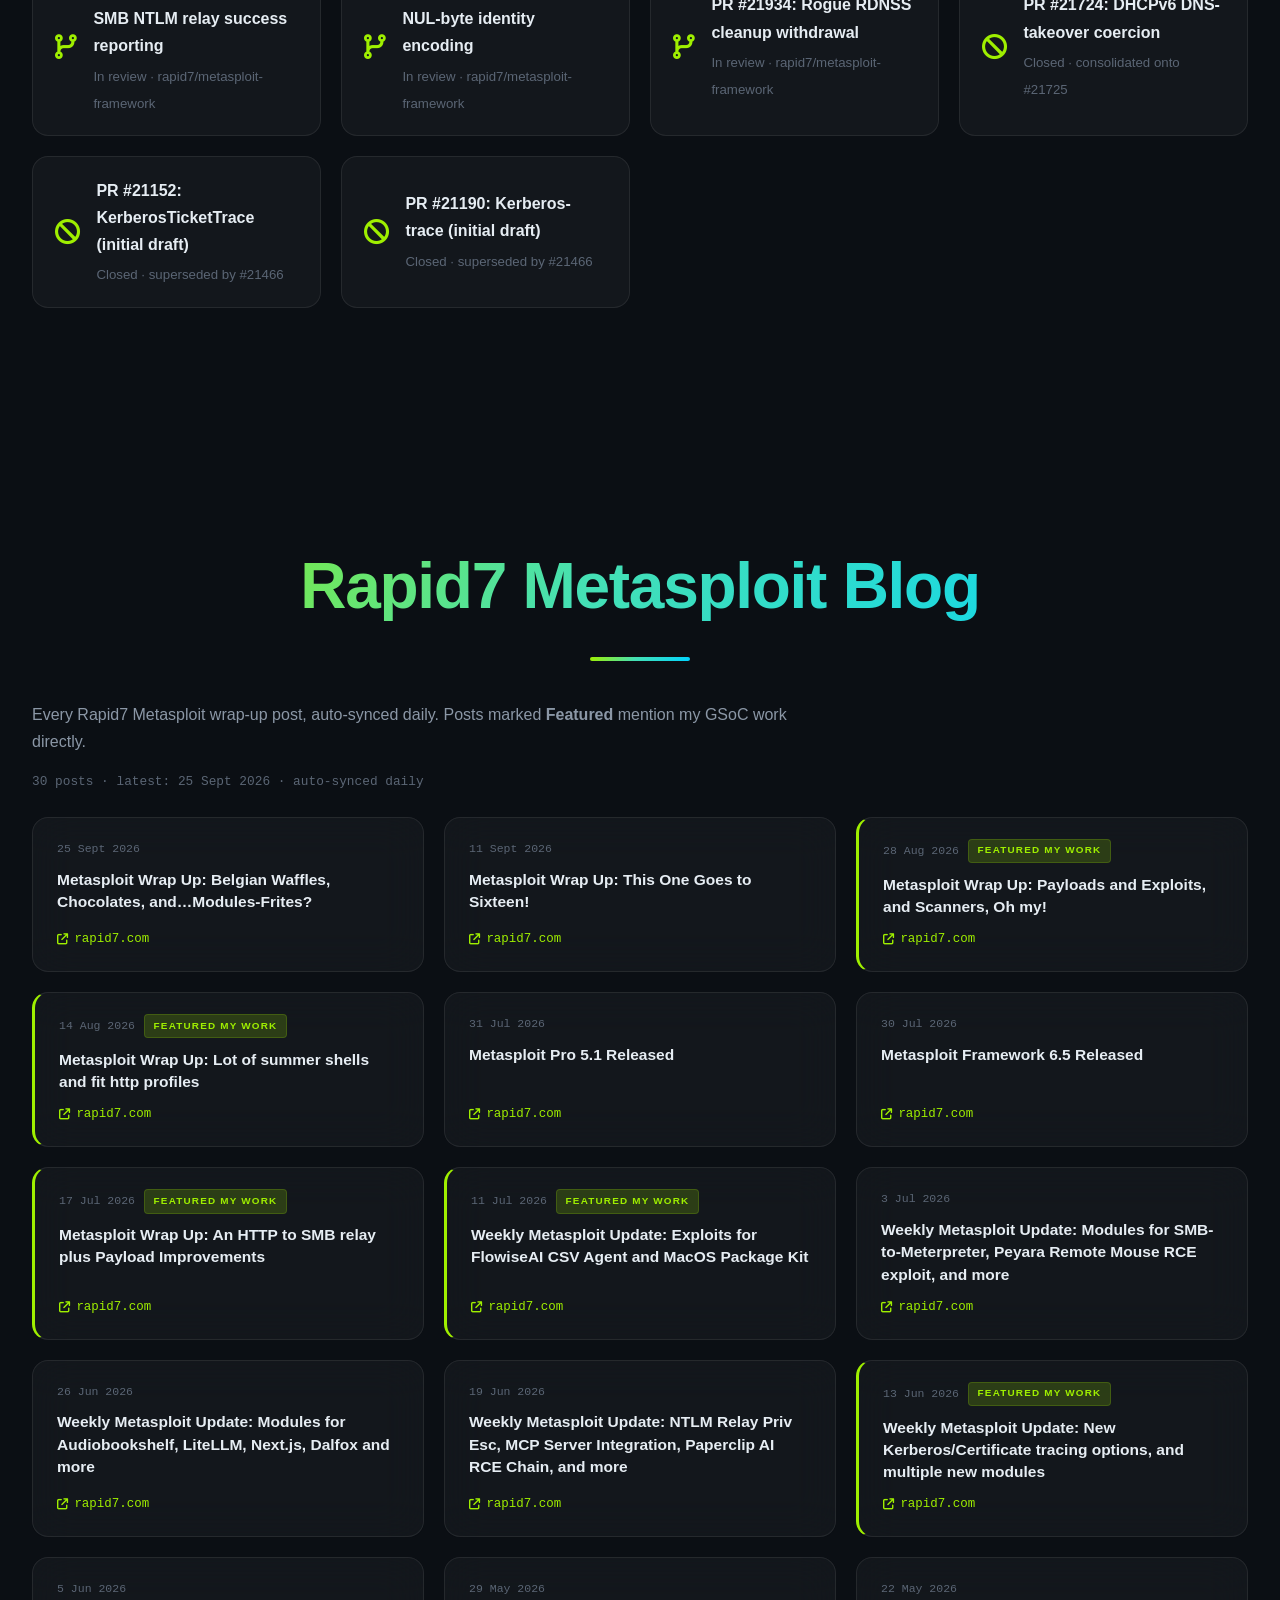
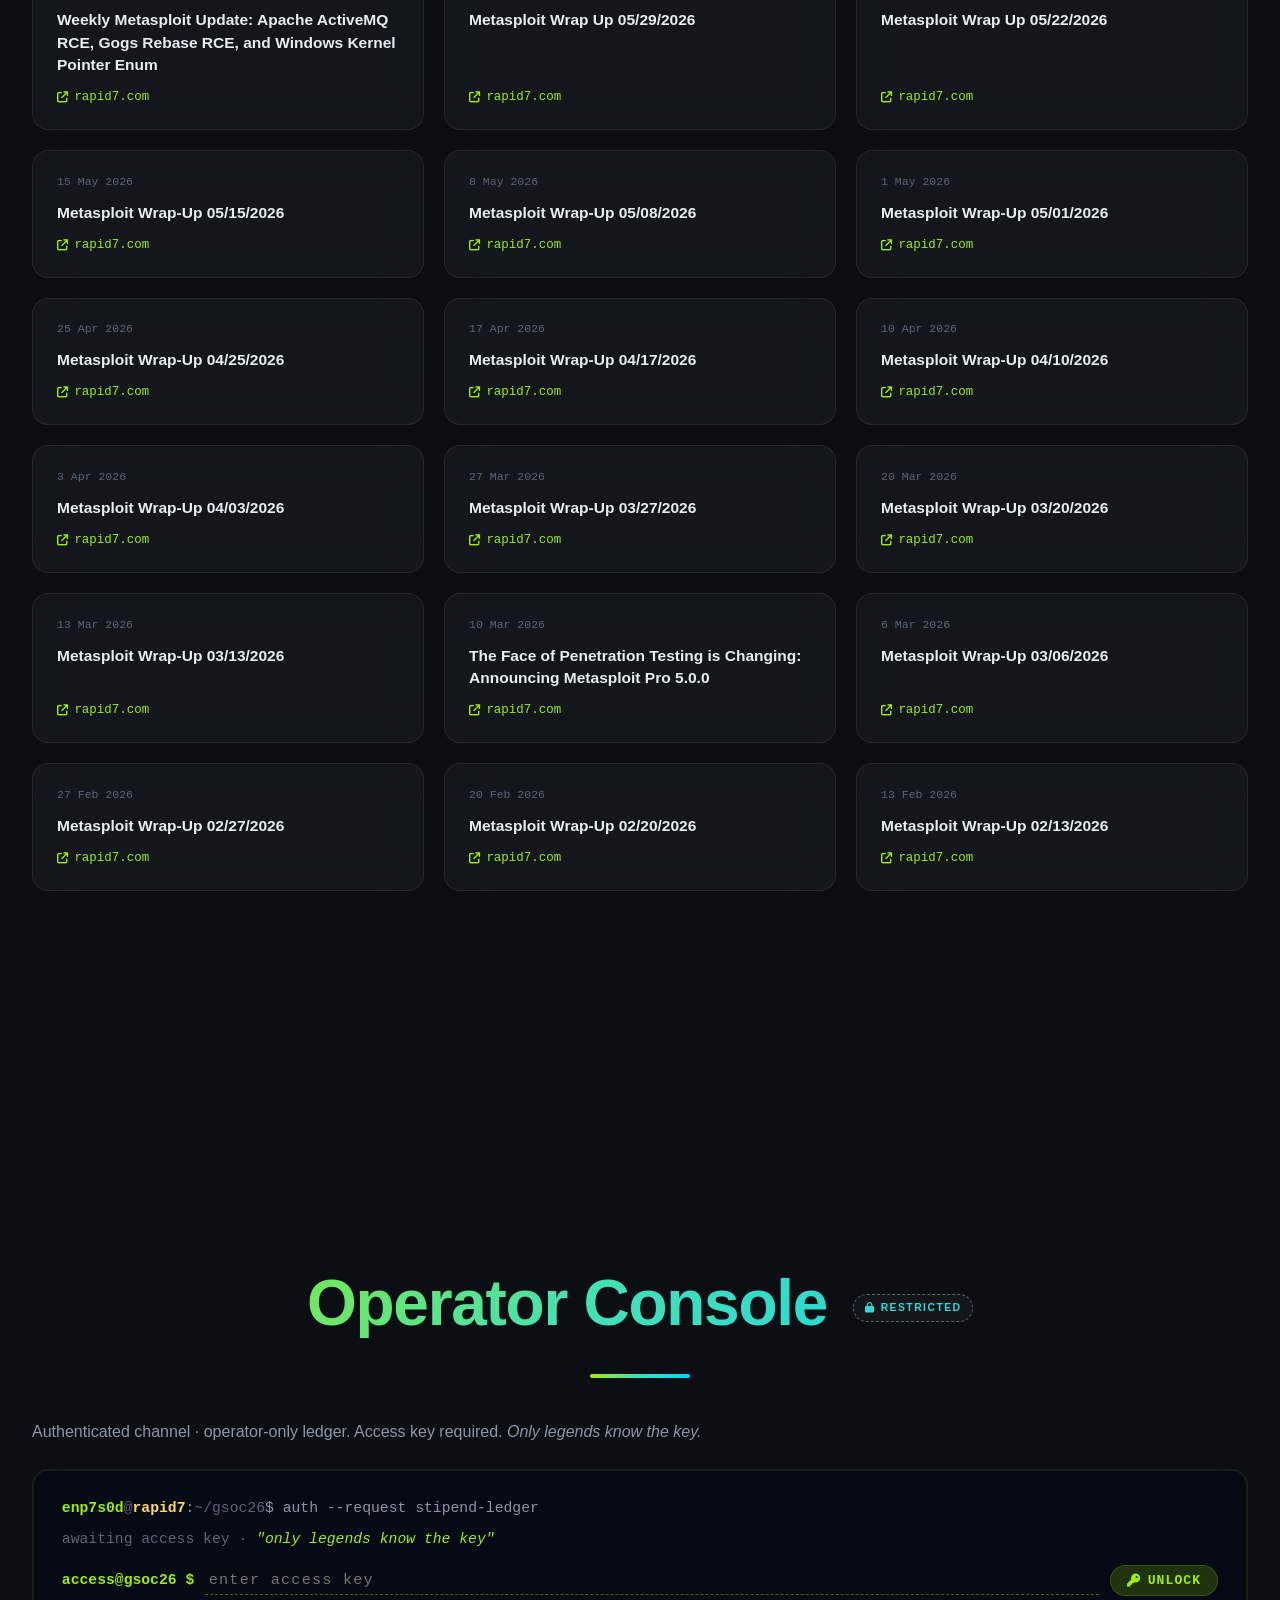
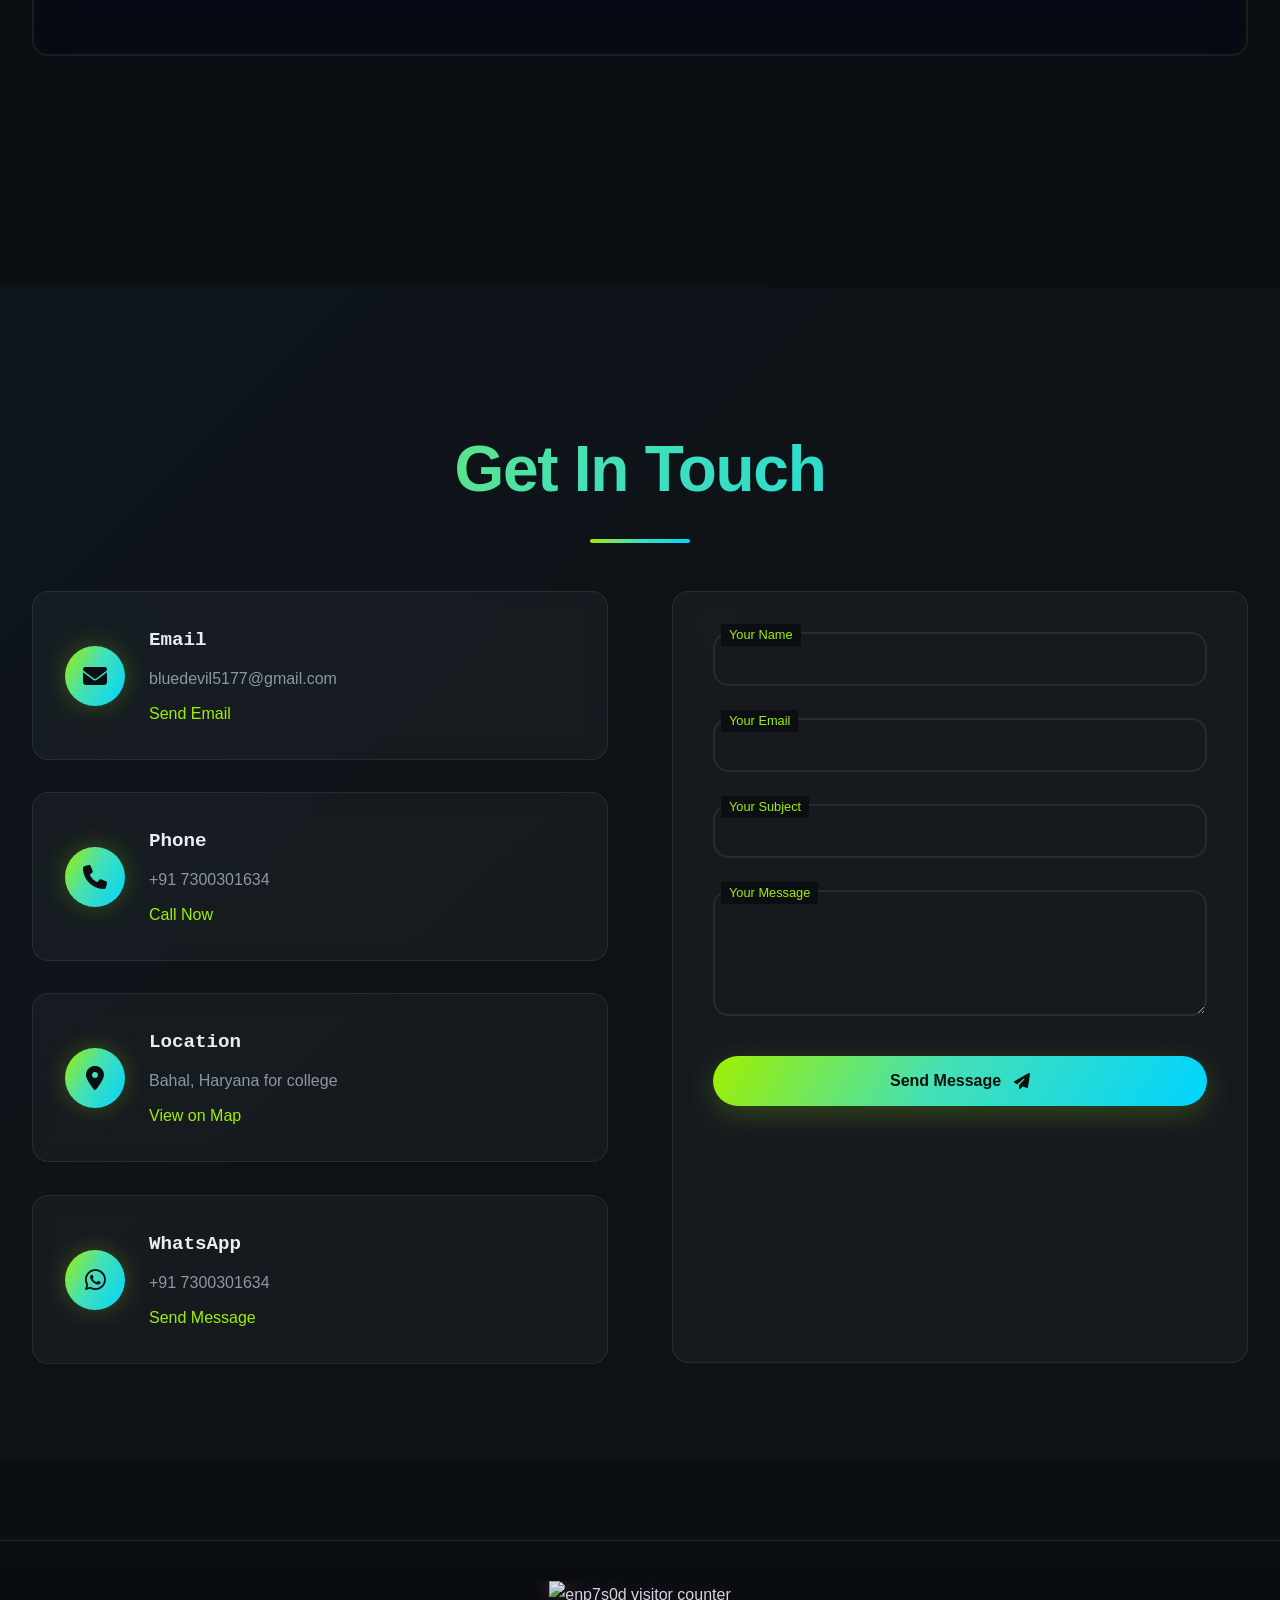
==== commit 33c5b30b: "Reflect merged relay stack + ruby_smb #303 and open post-merge followups on GSoC page" ====
--- a/gsoc.html
+++ b/gsoc.html
@@ -573,9 +573,9 @@
                     <span class="tech-pill">Impacket · Rubeus</span>
                 </div>
 
-                <h3 class="tech-stack-heading">GSoC 2026 Complete · Final evaluation passed - CertificateTrace track merged upstream, Kerberos relay stack in review</h3>
+                <h3 class="tech-stack-heading">GSoC 2026 Complete · Final evaluation passed - CertificateTrace and Kerberos relay stacks both merged upstream</h3>
                 <p style="color: var(--text-secondary); max-width: 760px; line-height: 1.8;">
-                    <strong>Google Summer of Code 2026 is officially complete - I passed the final evaluation and received my completion certificate from Google (25 May – 24 August 2026). Both presenter cores merged in Week 1 (originally scoped for Weeks 3–10). All six CertificateTrace PRs are now merged upstream (#21198, #21469, #21580, #21599, #21607, #21608): SSL peer-cert tracing has fully landed across HTTP (Phase 1), LDAP + RDP (Phase 2), and Postgres TLS + full cert chain (Phase 3) - the CertificateTrace track is complete. With the midterm bar well exceeded, focus has moved to a new mentor-endorsed track: the first native Kerberos relay framework in Metasploit (CVE-2026-20929), now open upstream as three PRs (#21709, #21724, #21725) with a supporting DNS-stack fix (#21784) already merged.</strong>
+                    <strong>Google Summer of Code 2026 is officially complete - I passed the final evaluation and received my completion certificate from Google (25 May – 24 August 2026). Both presenter cores merged in Week 1 (originally scoped for Weeks 3–10). All six CertificateTrace PRs are now merged upstream (#21198, #21469, #21580, #21599, #21607, #21608): SSL peer-cert tracing has fully landed across HTTP (Phase 1), LDAP + RDP (Phase 2), and Postgres TLS + full cert chain (Phase 3) - the CertificateTrace track is complete. With the midterm bar well exceeded, focus moved to a new mentor-endorsed track: the first native Kerberos relay framework in Metasploit (CVE-2026-20929), which has since landed upstream across the relay stack + ESC8 target (#21709), the rogue RA + RDNSS coercion (#21725), supporting DNS fixes (#21719, #21784, #21853), and the ruby_smb GSS-provider change (ruby_smb #303) - all merged. Post-program followups continue (webenrollment crash fix #21906 merged; #21908 / #21920 / #21934 in review).</strong>
                 </p>
                 <p style="color: var(--text-secondary); max-width: 760px; line-height: 1.8; margin-top: 0.75rem;">
                     <strong>CertificateTracePresenter</strong> (Phase 3 work, done early): fully implemented with a 343-line presenter + 88-line shared <code>CertificateTrace</code> mixin. Integrated into <strong>10+ Metasploit modules</strong>: <code>icpr_cert</code>, <code>web_enrollment_cert</code>, <code>certifried</code>, <code>esc_update_ldap_object</code>, <code>bad_successor</code>, <code>rbcd</code>, <code>shadow_credentials</code>, <code>ldap_esc_vulnerable_cert_finder</code>, relay modules, and more. RSpec: 403-line presenter suite + 184-line mixin suite. <strong>PR #21198 merged</strong>, with multiple review cycles addressed including MS Application Policies OID decoding, X.509 version display, SAN parsing, and non-ASCII sanitisation. Featured in the <a href="https://www.rapid7.com/blog/post/pt-metasploit-wrap-up-13-06-2026/" target="_blank" rel="noopener">Rapid7 Metasploit Wrap-Up (June 13, 2026)</a>.
@@ -590,7 +590,7 @@
                     <strong>Weeks 3–8:</strong> <strong>SSL peer-cert tracing</strong> extended across 4 protocols in 3 PRs (opened Week 3, live-lab-tested Weeks 4 &amp; 6, all merged by Week 8). Phase 1 (HTTP) via <a href="https://github.com/rapid7/metasploit-framework/pull/21599" target="_blank" rel="noopener">PR #21599</a> (<strong>merged 2026-07-15</strong>): <code>certificate_peer_cert_trace</code> wired into <code>HttpClient</code> after <code>send_recv</code>, dedup via DB note, 47 RSpec examples green. Phase 2 (LDAP + RDP) via <a href="https://github.com/rapid7/metasploit-framework/pull/21607" target="_blank" rel="noopener">PR #21607</a> (<strong>merged 2026-07-17</strong>): wraps <code>ldap_open</code> and <code>swap_sock_plain_to_ssl</code> with peer-cert capture, with a <code>respond_to?(:datastore)</code> guard to prevent crashes in scanner contexts. Phase 3+4 (Postgres TLS + full cert chain) via <a href="https://github.com/rapid7/metasploit-framework/pull/21608" target="_blank" rel="noopener">PR #21608</a> (<strong>merged 2026-07-28</strong>): reads peer cert from <code>postgres_conn.conn</code> with <code>respond_to?(:peer_cert)</code> guard for plain-TCP connections; chain members printed with "Chain N/M" headers in full mode. All three Copilot review findings addressed and re-validated live against HTTP, LDAP, RDP and a CA-signed Postgres chain before merge.
                 </p>
                 <p style="color: var(--text-secondary); max-width: 760px; line-height: 1.8; margin-top: 0.75rem;">
-                    <strong>Weeks 5–12 - Native Kerberos relay (CVE-2026-20929):</strong> a new mentor-endorsed track building the first Kerberos relay framework in Metasploit, mirroring the existing NTLM relay design. Now open upstream as three PRs: the relay stack + <strong>ESC8 AD CS relay target</strong> (<a href="https://github.com/rapid7/metasploit-framework/pull/21709" target="_blank" rel="noopener">#21709</a>) - a reusable relay mixin (GSS-SPNEGO AP-REQ capture/forward, protocol-agnostic relay handler, SMB capture server, HTTP relay-target client); and native IPv6 DNS-takeover coercion split into a rogue DHCPv6 server (<a href="https://github.com/rapid7/metasploit-framework/pull/21724" target="_blank" rel="noopener">#21724</a>) and a rogue Router Advertisement / RDNSS module (<a href="https://github.com/rapid7/metasploit-framework/pull/21725" target="_blank" rel="noopener">#21725</a>) - the mitm6 equivalents, no external tooling. A supporting DNS forward/cache crash fix (<a href="https://github.com/rapid7/metasploit-framework/pull/21784" target="_blank" rel="noopener">#21784</a>) is already <strong>merged (2026-08-20)</strong>. The stack is unblocked upstream by a companion <strong>ruby_smb</strong> change (<a href="https://github.com/rapid7/ruby_smb/pull/303" target="_blank" rel="noopener">#303</a>) that lets an SMB server offer Kerberos alongside NTLM and surface the captured AP-REQ for forwarding - mentor-approved, in second review. Two supporting fixes back the coercion path: a metadata-cache race fix (<a href="https://github.com/rapid7/metasploit-framework/pull/21719" target="_blank" rel="noopener">#21719</a>) and further DNS forward/cache hardening for relay-driven poisoning (<a href="https://github.com/rapid7/metasploit-framework/pull/21853" target="_blank" rel="noopener">#21853</a>). Lab-validated: relay-to-ESC8 certificate issuance confirmed end to end and the DHCPv6 coercion proven on the wire; mentor review findings addressed with SMB2 SessionSetup and SPNEGO relay-thread hardening landed on the branch.
+                    <strong>Weeks 5–12 - Native Kerberos relay (CVE-2026-20929):</strong> a mentor-endorsed track building the first Kerberos relay framework in Metasploit, mirroring the existing NTLM relay design. The relay stack + <strong>ESC8 AD CS relay target</strong> (<a href="https://github.com/rapid7/metasploit-framework/pull/21709" target="_blank" rel="noopener">#21709</a>) <strong>merged 2026-09-09</strong> - a reusable relay mixin (GSS-SPNEGO AP-REQ capture/forward, protocol-agnostic relay handler, SMB capture server, HTTP relay-target client). Native IPv6 DNS-takeover coercion landed via the rogue Router Advertisement / RDNSS module (<a href="https://github.com/rapid7/metasploit-framework/pull/21725" target="_blank" rel="noopener">#21725</a>, <strong>merged 2026-09-21</strong>); the parallel DHCPv6 draft (#21724) was closed in favour of consolidating on the RA/RDNSS path. Three supporting fixes back the coercion and forward path: metadata-cache race fix (<a href="https://github.com/rapid7/metasploit-framework/pull/21719" target="_blank" rel="noopener">#21719</a>), DNS forward/cache crash fix (<a href="https://github.com/rapid7/metasploit-framework/pull/21784" target="_blank" rel="noopener">#21784</a>, merged 2026-08-20), and DNS forward/cache hardening for relay-driven poisoning (<a href="https://github.com/rapid7/metasploit-framework/pull/21853" target="_blank" rel="noopener">#21853</a>) - all merged. The stack was unblocked upstream by the companion <strong>ruby_smb</strong> change (<a href="https://github.com/rapid7/ruby_smb/pull/303" target="_blank" rel="noopener">#303</a>, <strong>merged 2026-09-30</strong>) that lets an SMB server offer Kerberos alongside NTLM and surface the captured AP-REQ for forwarding. Post-merge followups: WebEnrollment certificate-download crash fix (<a href="https://github.com/rapid7/metasploit-framework/pull/21906" target="_blank" rel="noopener">#21906</a>, merged 2026-10-08); single-target SMB NTLM relay success-reporting fix (<a href="https://github.com/rapid7/metasploit-framework/pull/21908" target="_blank" rel="noopener">#21908</a>), NUL-byte identity-encoding fix (<a href="https://github.com/rapid7/metasploit-framework/pull/21920" target="_blank" rel="noopener">#21920</a>), and RDNSS cleanup withdrawal (<a href="https://github.com/rapid7/metasploit-framework/pull/21934" target="_blank" rel="noopener">#21934</a>) all open in review. Lab-validated: relay-to-ESC8 certificate issuance confirmed end to end and the RA/RDNSS coercion proven on the wire; mentor review findings addressed with SMB2 SessionSetup and SPNEGO relay-thread hardening landed on the branch.
                 </p>
                 <p style="color: var(--text-secondary); max-width: 760px; line-height: 1.8; margin-top: 0.75rem;">
                     <strong>Total: ~4,500+ lines</strong> of new production code + specs across all branches through Week 12.
@@ -625,9 +625,9 @@
                         <p><code>CertificateTracePresenter</code> (343 lines) + shared <code>CertificateTrace</code> mixin merged upstream via <a href="https://github.com/rapid7/metasploit-framework/pull/21198" target="_blank" rel="noopener">PR #21198</a> (Week 1, 2026-06-05). Week 2: LDAP Schannel cert tracing merged via <a href="https://github.com/rapid7/metasploit-framework/pull/21469" target="_blank" rel="noopener">PR #21469</a> (2026-06-18) and CSR trace opened as <a href="https://github.com/rapid7/metasploit-framework/pull/21580" target="_blank" rel="noopener">PR #21580</a> (merged 2026-07-08). SSL peer-cert tracing opened Week 3 and landed across Weeks 5–8: HTTP (<a href="https://github.com/rapid7/metasploit-framework/pull/21599" target="_blank" rel="noopener">#21599</a> merged 2026-07-15), LDAP+RDP (<a href="https://github.com/rapid7/metasploit-framework/pull/21607" target="_blank" rel="noopener">#21607</a> merged 2026-07-17), and Postgres+chain (<a href="https://github.com/rapid7/metasploit-framework/pull/21608" target="_blank" rel="noopener">#21608</a> merged 2026-07-28) - the CertificateTrace track is complete.</p>
                     </div>
                     <div class="timeline-item">
-                        <h4>Phase 3.5 - Native Kerberos relay (CVE-2026-20929) <span class="tbd-tag">In review</span></h4>
-                        <span class="timeline-period">Weeks 5–12 · Mentor-endorsed track</span>
-                        <p>The first native Kerberos relay framework in Metasploit, mirroring the NTLM relay design. Open upstream as three PRs: relay stack + ESC8 AD CS target (<a href="https://github.com/rapid7/metasploit-framework/pull/21709" target="_blank" rel="noopener">#21709</a>), rogue DHCPv6 coercion (<a href="https://github.com/rapid7/metasploit-framework/pull/21724" target="_blank" rel="noopener">#21724</a>), and rogue RA/RDNSS coercion (<a href="https://github.com/rapid7/metasploit-framework/pull/21725" target="_blank" rel="noopener">#21725</a>). Unblocked upstream by a companion <code>ruby_smb</code> GSS-provider PR (<a href="https://github.com/rapid7/ruby_smb/pull/303" target="_blank" rel="noopener">#303</a>, approved, in second review). Supporting DNS forward/cache crash fix (<a href="https://github.com/rapid7/metasploit-framework/pull/21784" target="_blank" rel="noopener">#21784</a>) merged 2026-08-20. Relay-to-ESC8 issuance validated end to end in the lab.</p>
+                        <h4>Phase 3.5 - Native Kerberos relay (CVE-2026-20929) ✓</h4>
+                        <span class="timeline-period">Weeks 5–12 · Mentor-endorsed track · Merged</span>
+                        <p>The first native Kerberos relay framework in Metasploit, mirroring the NTLM relay design. Relay stack + ESC8 AD CS target merged via <a href="https://github.com/rapid7/metasploit-framework/pull/21709" target="_blank" rel="noopener">#21709</a> (2026-09-09); rogue RA/RDNSS coercion merged via <a href="https://github.com/rapid7/metasploit-framework/pull/21725" target="_blank" rel="noopener">#21725</a> (2026-09-21); the parallel DHCPv6 draft (<a href="https://github.com/rapid7/metasploit-framework/pull/21724" target="_blank" rel="noopener">#21724</a>) was closed in favour of RA/RDNSS. Unblocked upstream by the companion <code>ruby_smb</code> GSS-provider PR (<a href="https://github.com/rapid7/ruby_smb/pull/303" target="_blank" rel="noopener">#303</a>, merged 2026-09-30). Supporting DNS and metadata-cache fixes (<a href="https://github.com/rapid7/metasploit-framework/pull/21719" target="_blank" rel="noopener">#21719</a>, <a href="https://github.com/rapid7/metasploit-framework/pull/21784" target="_blank" rel="noopener">#21784</a>, <a href="https://github.com/rapid7/metasploit-framework/pull/21853" target="_blank" rel="noopener">#21853</a>) all merged. Relay-to-ESC8 issuance validated end to end in the lab.</p>
                     </div>
                     <div class="timeline-item">
                         <h4>Phase 4 - Test &amp; Docs ✓</h4>
@@ -637,7 +637,7 @@
                     <div class="timeline-item">
                         <h4>Final Submission &amp; Evaluation ✓</h4>
                         <span class="timeline-period">24 August 2026 · Passed</span>
-                        <p>Final code submission, deliverables write-up, and blog wrap-up delivered; final mentor evaluation passed and the Google Summer of Code 2026 completion certificate awarded. The CertificateTrace track shipped across six merged upstream PRs; the native Kerberos relay stack remains in upstream review.</p>
+                        <p>Final code submission, deliverables write-up, and blog wrap-up delivered; final mentor evaluation passed and the Google Summer of Code 2026 completion certificate awarded. The CertificateTrace track shipped across six merged upstream PRs; the native Kerberos relay stack landed post-program with #21709 and #21725 merged (plus supporting ruby_smb #303 and DNS fixes).</p>
                     </div>
                     <div class="timeline-item">
                         <h4>Results Announcement ✓</h4>
@@ -690,7 +690,8 @@
                     <div class="update-card"><span class="update-week">Week 09</span><h4>Relay review cycles · SMB2/SPNEGO hardening</h4><p>Addressed mentor review findings across the relay stack: fixed SMB2 SessionSetup bookkeeping and hardened the SPNEGO NegTokenResp path so a malformed token no longer kills the relay thread.</p></div>
                     <div class="update-card"><span class="update-week">Week 10</span><h4>Relay robustness fixes</h4><p>Fixed two errors that only surface once a relay succeeds and guarded the peer-cert trace when the relayed client exposes no connection. Continued two-host CA/KDC lab validation of the full coerce-&gt;relay-&gt;cert chain.</p></div>
                     <div class="update-card"><span class="update-week">Week 11</span><h4>DNS-stack crash fix merged · #21784</h4><p>DNS forward/cache crash fix <a href="https://github.com/rapid7/metasploit-framework/pull/21784" target="_blank" rel="noopener">PR #21784</a> merged upstream (2026-08-20), fixing two crashes in the default DNS forward/cache path that the coercion modules rely on.</p></div>
-                    <div class="update-card"><span class="update-week">Week 12 <span class="tbd-tag">Done</span></span><h4>GSoC 2026 complete · final evaluation passed ✓</h4><p>Passed the final evaluation and received the Google Summer of Code 2026 completion certificate. The CertificateTrace track shipped upstream across six merged PRs (#21198, #21469, #21580, #21599, #21607, #21608). The three Kerberos relay PRs (<a href="https://github.com/rapid7/metasploit-framework/pull/21709" target="_blank" rel="noopener">#21709</a>, <a href="https://github.com/rapid7/metasploit-framework/pull/21724" target="_blank" rel="noopener">#21724</a>, <a href="https://github.com/rapid7/metasploit-framework/pull/21725" target="_blank" rel="noopener">#21725</a>) remain in upstream review, and contribution continues beyond the program.</p></div>
+                    <div class="update-card"><span class="update-week">Week 12 <span class="tbd-tag">Done</span></span><h4>GSoC 2026 complete · final evaluation passed ✓</h4><p>Passed the final evaluation and received the Google Summer of Code 2026 completion certificate. The CertificateTrace track shipped upstream across six merged PRs (#21198, #21469, #21580, #21599, #21607, #21608). Native Kerberos relay stack landed in the weeks after: <a href="https://github.com/rapid7/metasploit-framework/pull/21709" target="_blank" rel="noopener">#21709</a> merged 2026-09-09, <a href="https://github.com/rapid7/metasploit-framework/pull/21725" target="_blank" rel="noopener">#21725</a> merged 2026-09-21, companion <a href="https://github.com/rapid7/ruby_smb/pull/303" target="_blank" rel="noopener">ruby_smb #303</a> merged 2026-09-30. Contribution continues beyond the program.</p></div>
+                    <div class="update-card"><span class="update-week">Post-Program</span><h4>Relay stack + ruby_smb land · post-merge followups opened</h4><p>Native Kerberos relay stack and companion ruby_smb GSS provider all merged (<a href="https://github.com/rapid7/metasploit-framework/pull/21709" target="_blank" rel="noopener">#21709</a>, <a href="https://github.com/rapid7/metasploit-framework/pull/21725" target="_blank" rel="noopener">#21725</a>, <a href="https://github.com/rapid7/ruby_smb/pull/303" target="_blank" rel="noopener">ruby_smb #303</a>). Followups opened against the merged stack: WebEnrollment cert-download crash fix (<a href="https://github.com/rapid7/metasploit-framework/pull/21906" target="_blank" rel="noopener">#21906</a>) merged 2026-10-08; single-target SMB NTLM relay success-reporting (<a href="https://github.com/rapid7/metasploit-framework/pull/21908" target="_blank" rel="noopener">#21908</a>), NUL-byte identity encoding (<a href="https://github.com/rapid7/metasploit-framework/pull/21920" target="_blank" rel="noopener">#21920</a>), and RDNSS cleanup withdrawal (<a href="https://github.com/rapid7/metasploit-framework/pull/21934" target="_blank" rel="noopener">#21934</a>) in review.</p></div>
                 </div>
             </div>
         </section>
@@ -798,45 +799,73 @@
                         </div>
                     </a>
                     <a class="resource-card" href="https://github.com/rapid7/metasploit-framework/pull/21709" target="_blank" rel="noopener">
+                        <i class="fas fa-code-merge"></i>
+                        <div>
+                            <span class="resource-label">PR #21709: Kerberos relay stack + ESC8 target</span>
+                            <span class="resource-url">Merged &middot; rapid7/metasploit-framework</span>
+                        </div>
+                    </a>
+                    <a class="resource-card" href="https://github.com/rapid7/metasploit-framework/pull/21719" target="_blank" rel="noopener">
+                        <i class="fas fa-code-merge"></i>
+                        <div>
+                            <span class="resource-label">PR #21719: Metadata cache race fix</span>
+                            <span class="resource-url">Merged &middot; rapid7/metasploit-framework</span>
+                        </div>
+                    </a>
+                    <a class="resource-card" href="https://github.com/rapid7/metasploit-framework/pull/21725" target="_blank" rel="noopener">
+                        <i class="fas fa-code-merge"></i>
+                        <div>
+                            <span class="resource-label">PR #21725: Rogue RA + RDNSS DNS-takeover coercion</span>
+                            <span class="resource-url">Merged &middot; rapid7/metasploit-framework</span>
+                        </div>
+                    </a>
+                    <a class="resource-card" href="https://github.com/rapid7/metasploit-framework/pull/21853" target="_blank" rel="noopener">
+                        <i class="fas fa-code-merge"></i>
+                        <div>
+                            <span class="resource-label">PR #21853: Relay DNS forward/cache fix</span>
+                            <span class="resource-url">Merged &middot; rapid7/metasploit-framework</span>
+                        </div>
+                    </a>
+                    <a class="resource-card" href="https://github.com/rapid7/ruby_smb/pull/303" target="_blank" rel="noopener">
+                        <i class="fas fa-code-merge"></i>
+                        <div>
+                            <span class="resource-label">ruby_smb #303: Kerberos GSS provider (offer Kerberos + NTLM)</span>
+                            <span class="resource-url">Merged &middot; rapid7/ruby_smb</span>
+                        </div>
+                    </a>
+                    <a class="resource-card" href="https://github.com/rapid7/metasploit-framework/pull/21906" target="_blank" rel="noopener">
+                        <i class="fas fa-code-merge"></i>
+                        <div>
+                            <span class="resource-label">PR #21906: WebEnrollment cert-download crash fix</span>
+                            <span class="resource-url">Merged &middot; rapid7/metasploit-framework</span>
+                        </div>
+                    </a>
+                    <a class="resource-card" href="https://github.com/rapid7/metasploit-framework/pull/21908" target="_blank" rel="noopener">
                         <i class="fas fa-code-branch"></i>
                         <div>
-                            <span class="resource-label">PR #21709: Kerberos relay stack + ESC8 target</span>
+                            <span class="resource-label">PR #21908: Single-target SMB NTLM relay success reporting</span>
                             <span class="resource-url">In review &middot; rapid7/metasploit-framework</span>
                         </div>
                     </a>
-                    <a class="resource-card" href="https://github.com/rapid7/metasploit-framework/pull/21719" target="_blank" rel="noopener">
+                    <a class="resource-card" href="https://github.com/rapid7/metasploit-framework/pull/21920" target="_blank" rel="noopener">
                         <i class="fas fa-code-branch"></i>
                         <div>
-                            <span class="resource-label">PR #21719: Metadata cache race fix</span>
+                            <span class="resource-label">PR #21920: NTLM relay NUL-byte identity encoding</span>
                             <span class="resource-url">In review &middot; rapid7/metasploit-framework</span>
                         </div>
                     </a>
+                    <a class="resource-card" href="https://github.com/rapid7/metasploit-framework/pull/21934" target="_blank" rel="noopener">
+                        <i class="fas fa-code-branch"></i>
+                        <div>
+                            <span class="resource-label">PR #21934: Rogue RDNSS cleanup withdrawal</span>
+                            <span class="resource-url">In review &middot; rapid7/metasploit-framework</span>
+                        </div>
+                    </a>
                     <a class="resource-card" href="https://github.com/rapid7/metasploit-framework/pull/21724" target="_blank" rel="noopener">
-                        <i class="fas fa-code-branch"></i>
+                        <i class="fas fa-ban"></i>
                         <div>
                             <span class="resource-label">PR #21724: DHCPv6 DNS-takeover coercion</span>
-                            <span class="resource-url">In review &middot; rapid7/metasploit-framework</span>
-                        </div>
-                    </a>
-                    <a class="resource-card" href="https://github.com/rapid7/metasploit-framework/pull/21725" target="_blank" rel="noopener">
-                        <i class="fas fa-code-branch"></i>
-                        <div>
-                            <span class="resource-label">PR #21725: Rogue RA + RDNSS DNS-takeover coercion</span>
-                            <span class="resource-url">In review &middot; rapid7/metasploit-framework</span>
-                        </div>
-                    </a>
-                    <a class="resource-card" href="https://github.com/rapid7/metasploit-framework/pull/21853" target="_blank" rel="noopener">
-                        <i class="fas fa-code-branch"></i>
-                        <div>
-                            <span class="resource-label">PR #21853: Relay DNS forward/cache fix</span>
-                            <span class="resource-url">In review &middot; rapid7/metasploit-framework</span>
-                        </div>
-                    </a>
-                    <a class="resource-card" href="https://github.com/rapid7/ruby_smb/pull/303" target="_blank" rel="noopener">
-                        <i class="fas fa-code-branch"></i>
-                        <div>
-                            <span class="resource-label">PR #303: Kerberos GSS provider (offer Kerberos + NTLM)</span>
-                            <span class="resource-url">In review &middot; rapid7/ruby_smb</span>
+                            <span class="resource-url">Closed &middot; consolidated onto #21725</span>
                         </div>
                     </a>
                     <a class="resource-card" href="https://github.com/rapid7/metasploit-framework/pull/21152" target="_blank" rel="noopener">
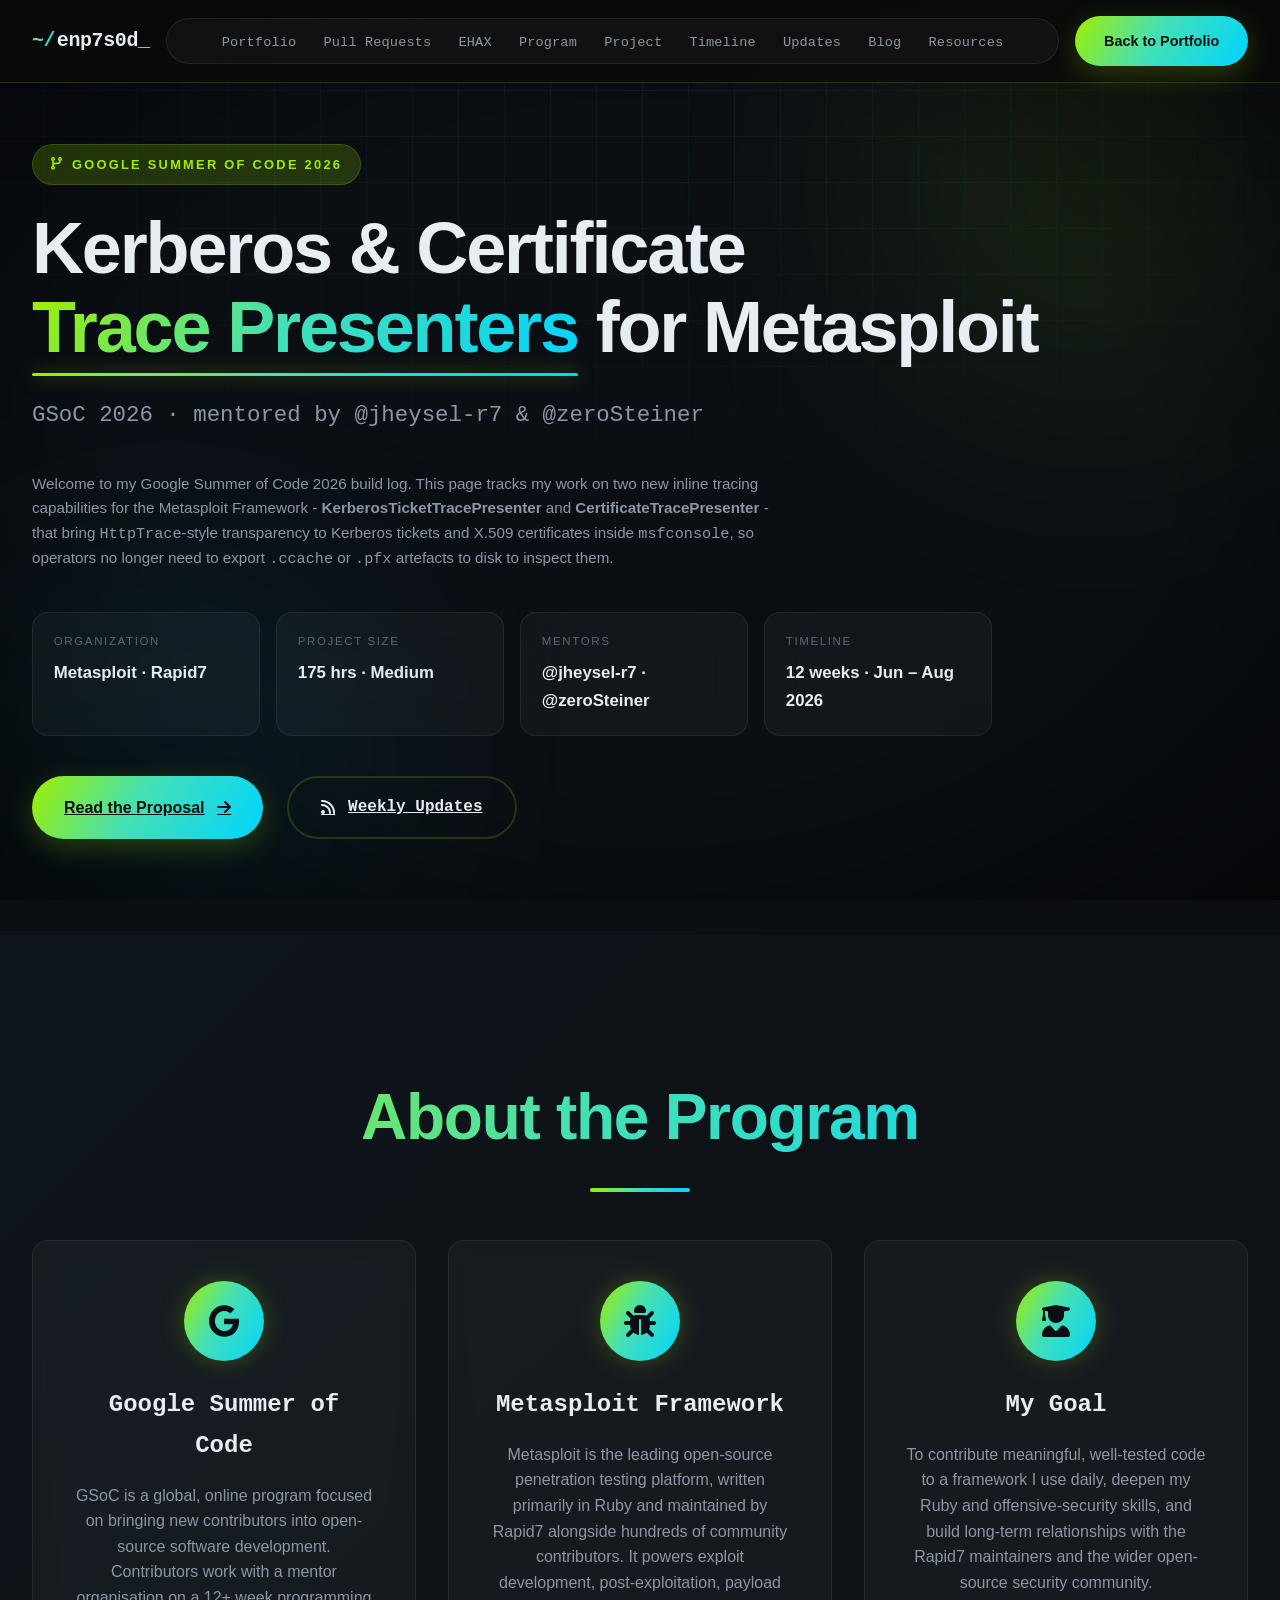
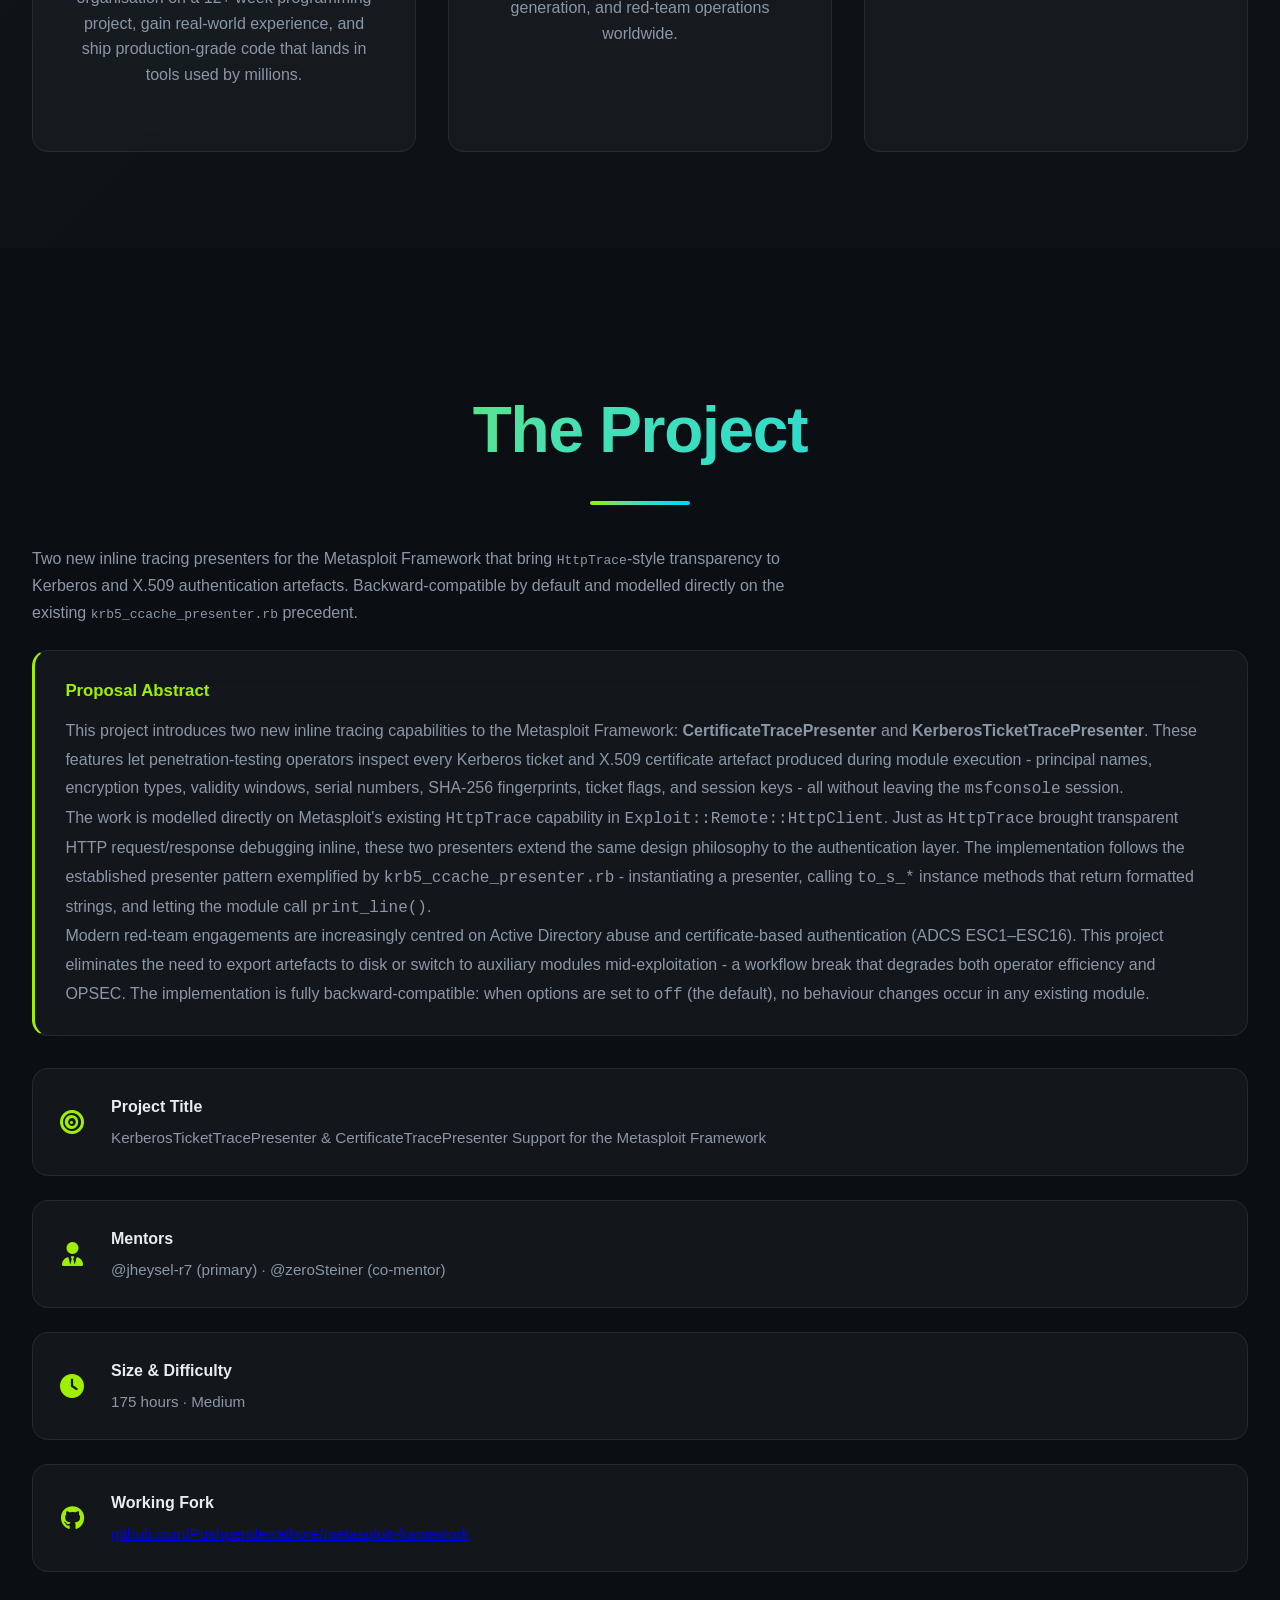
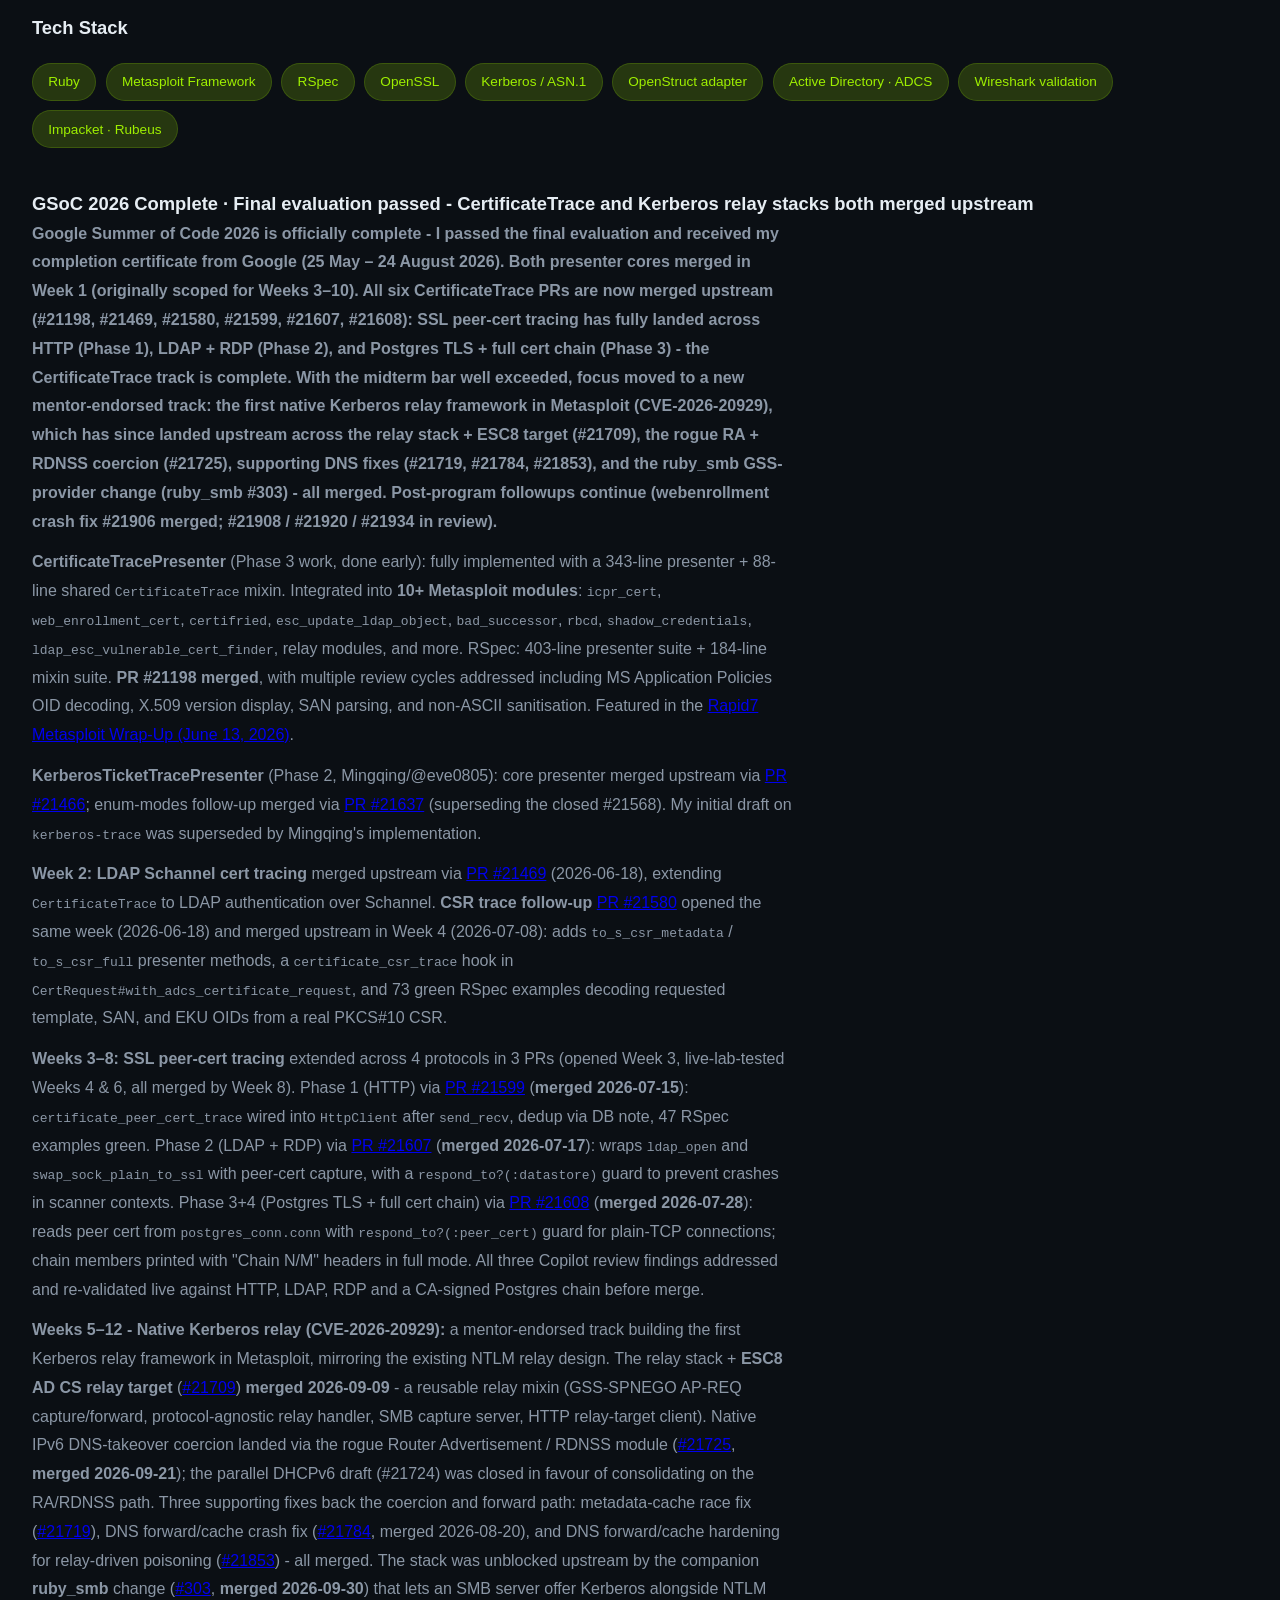
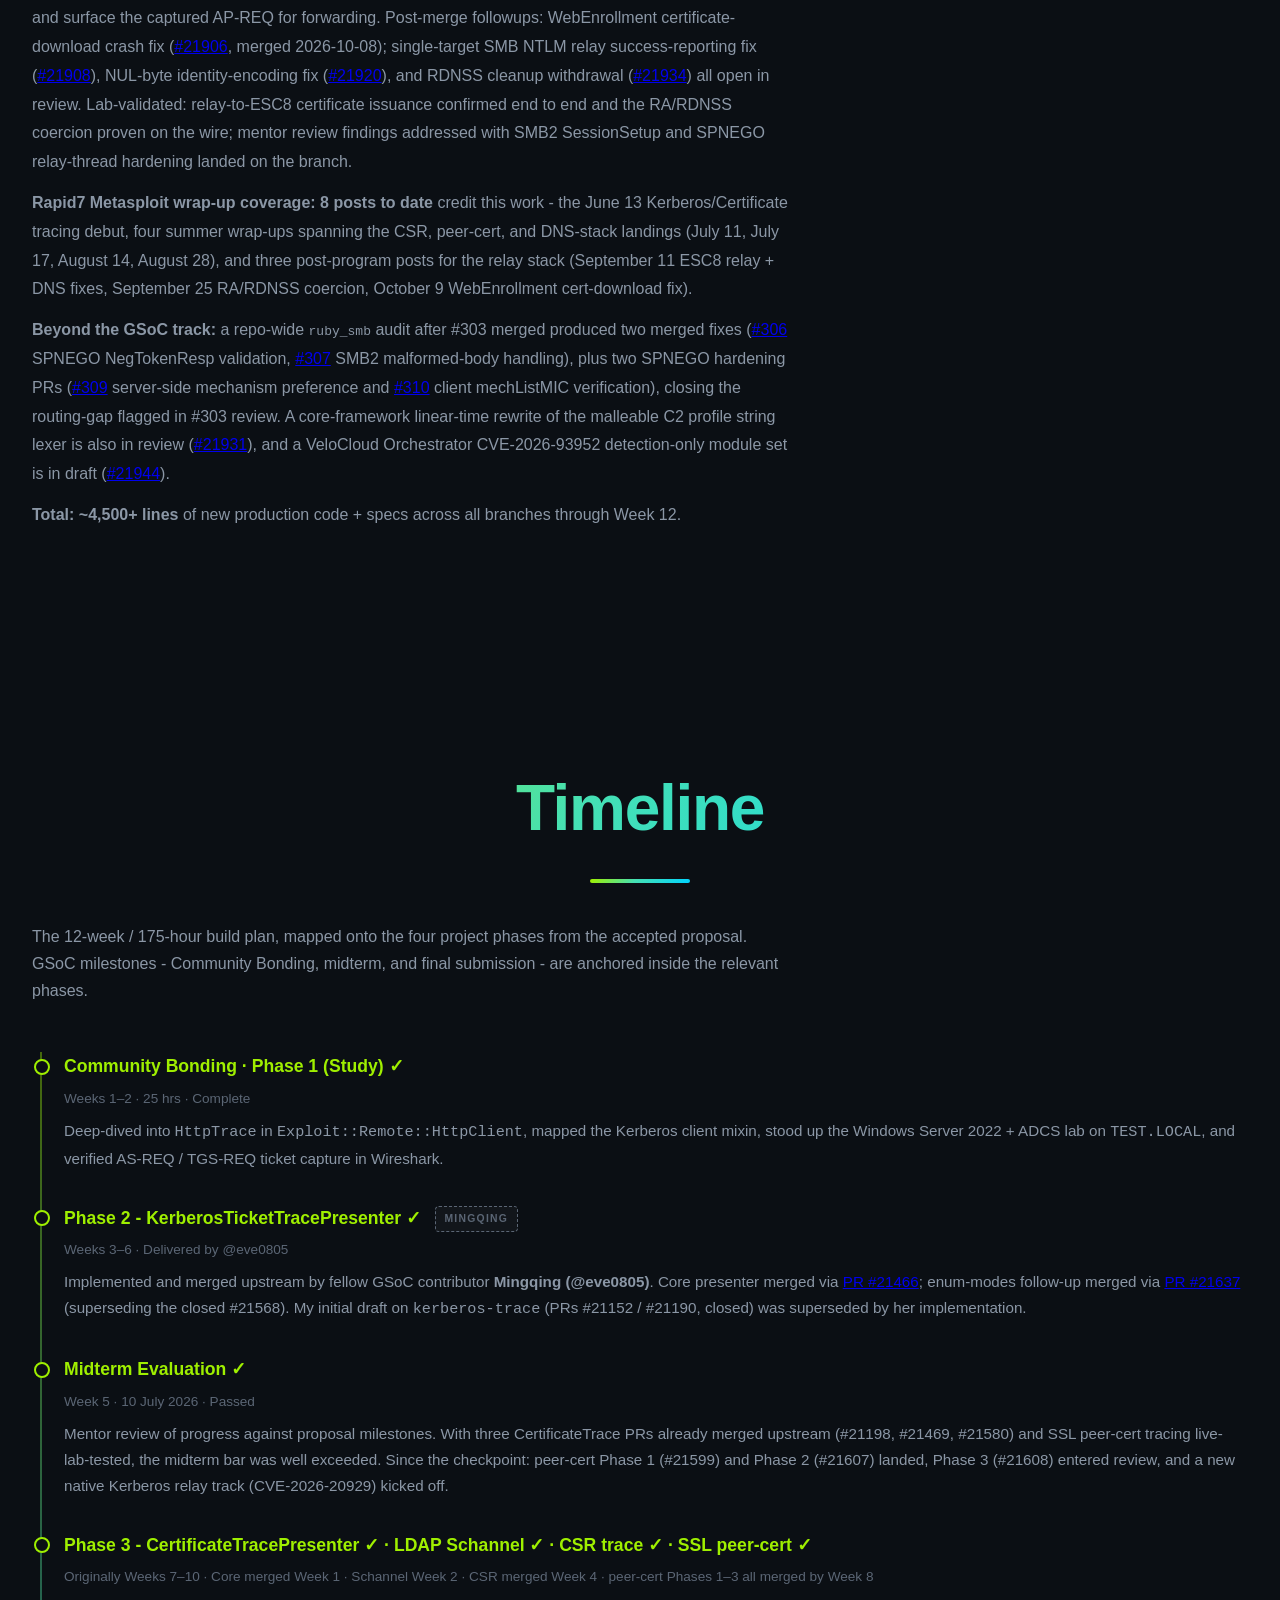
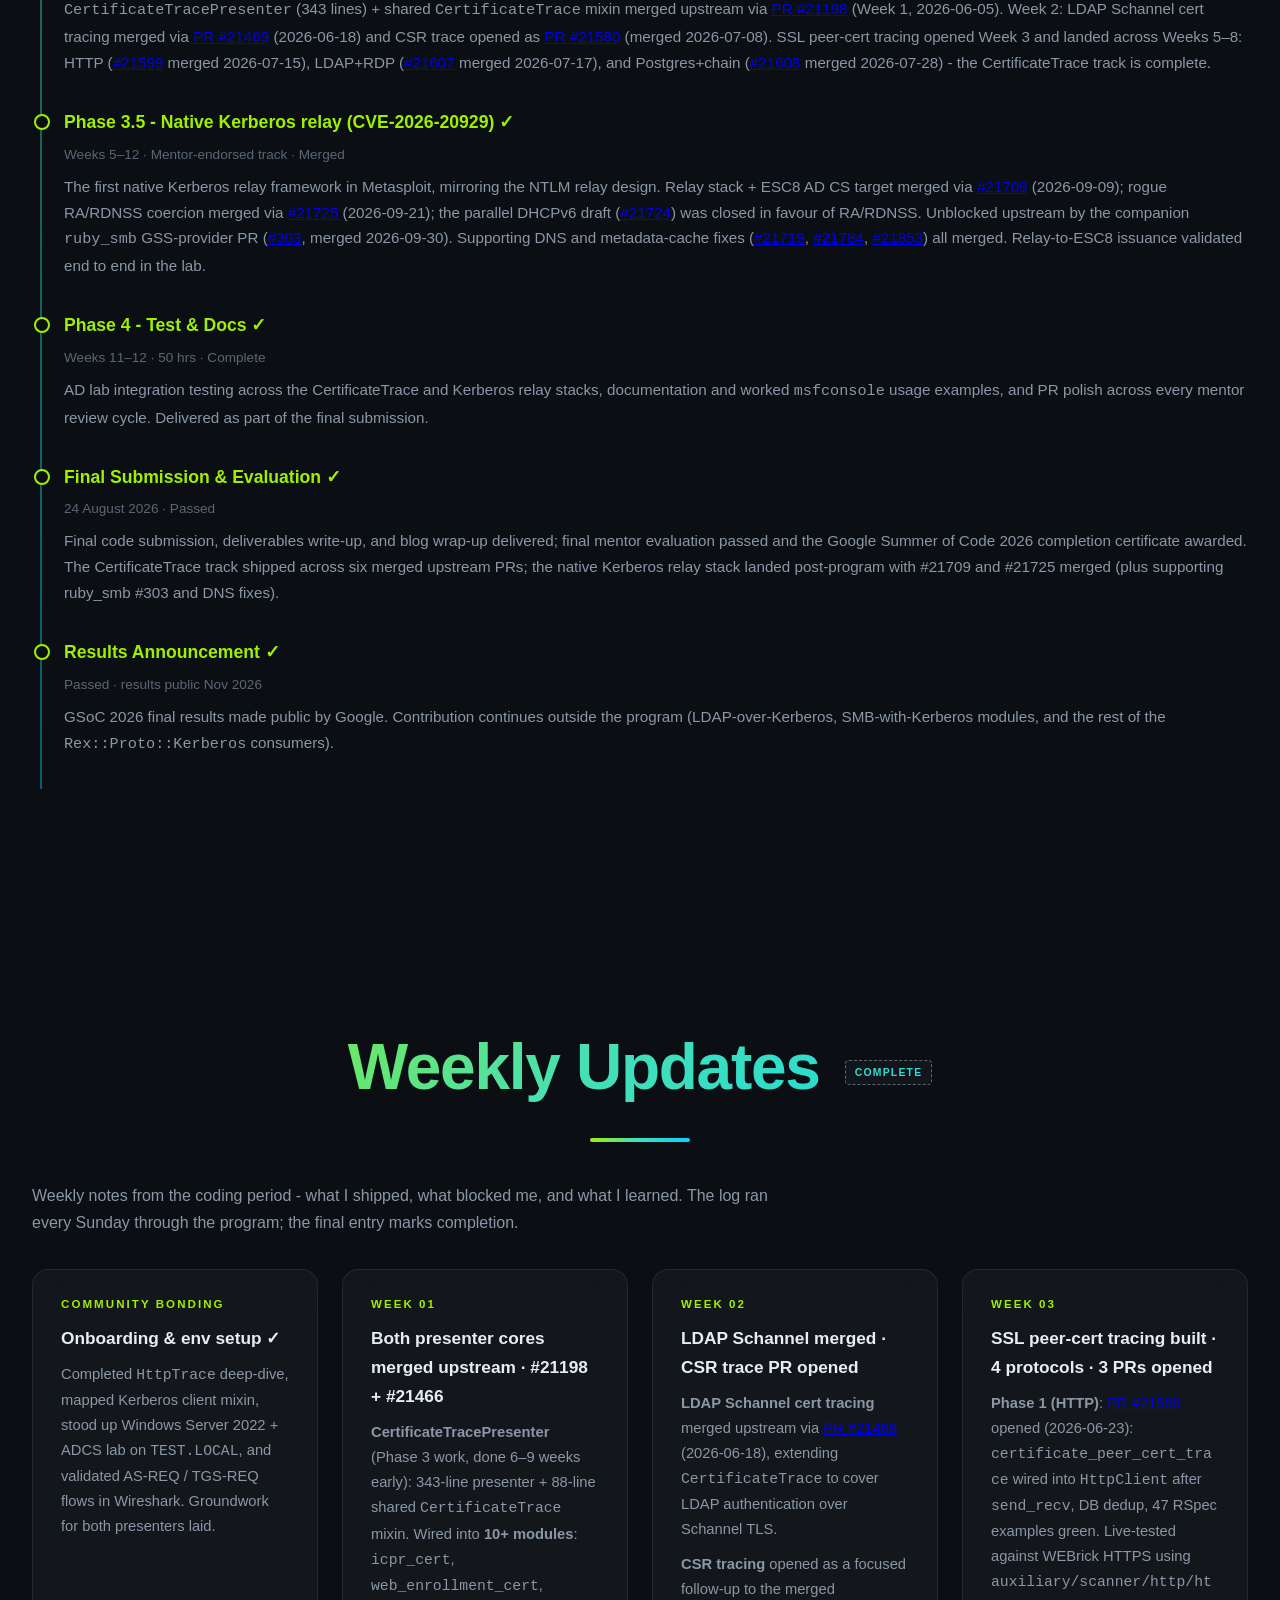
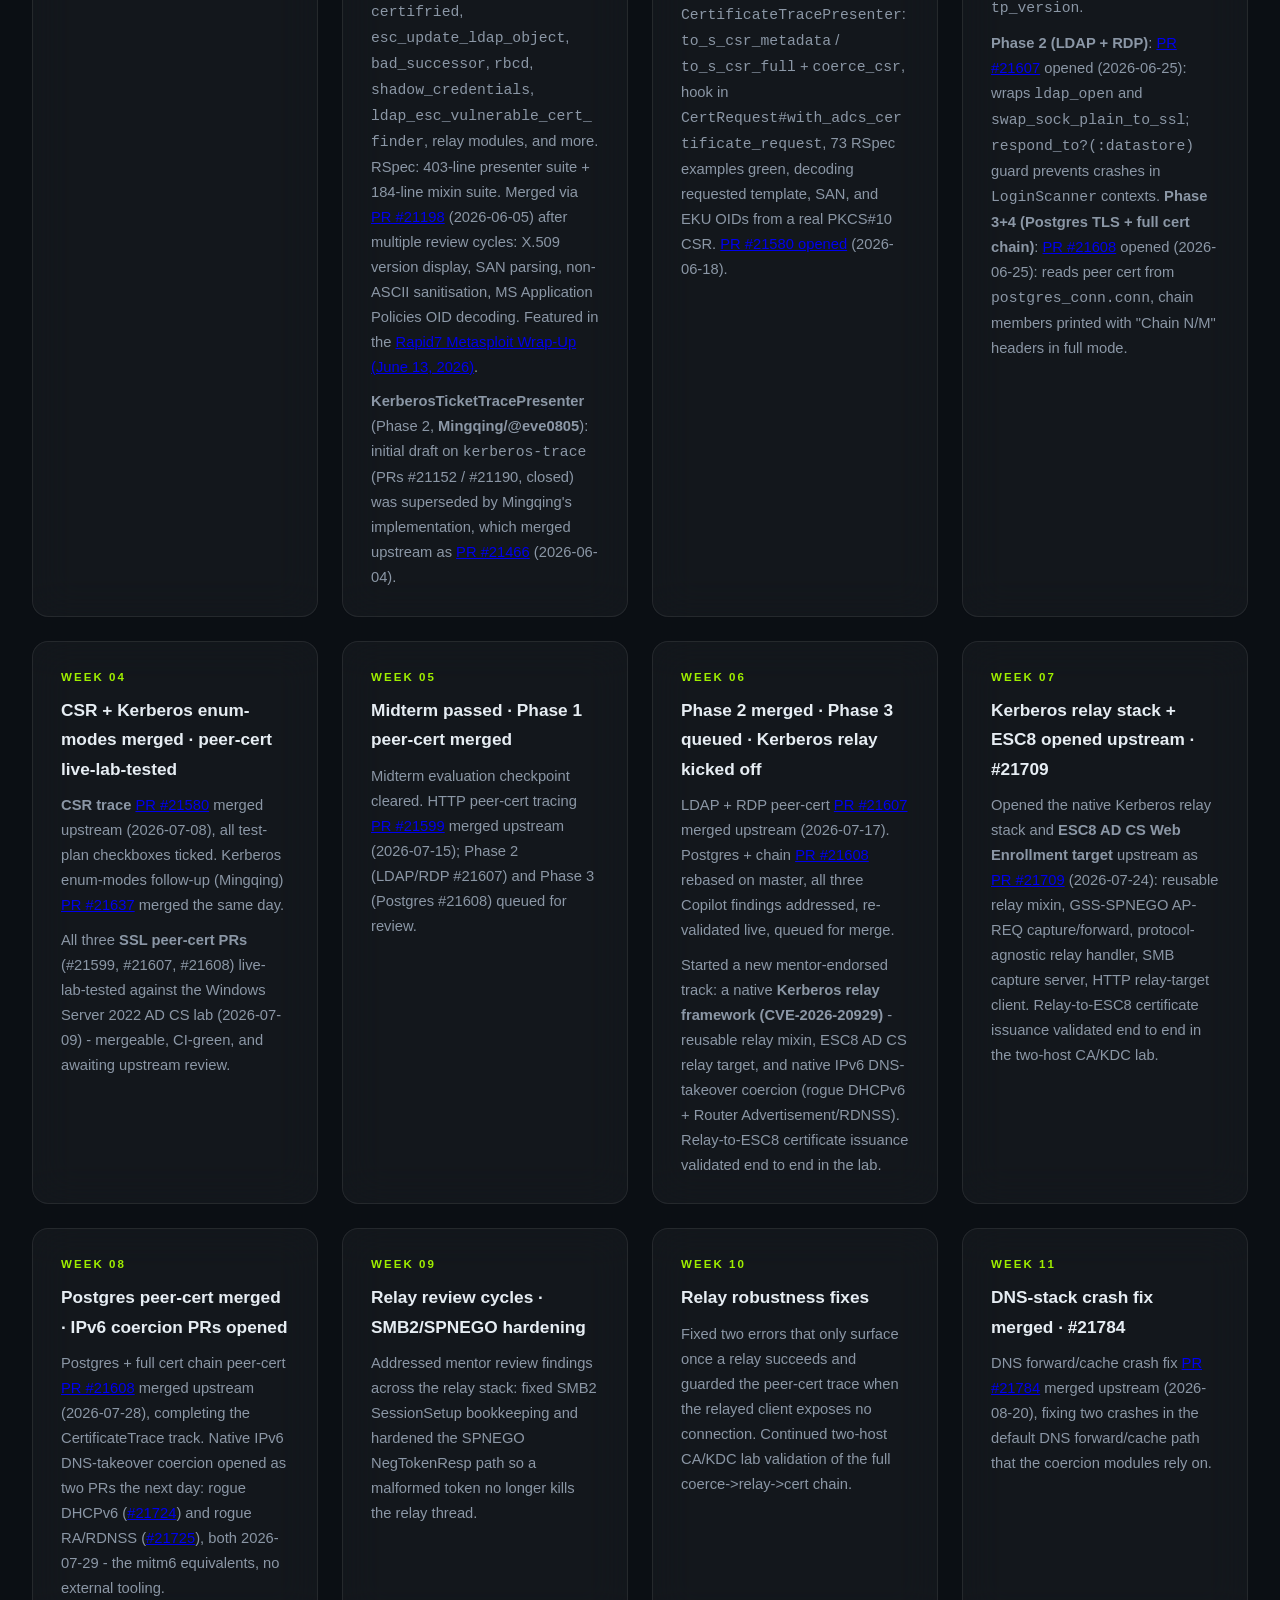
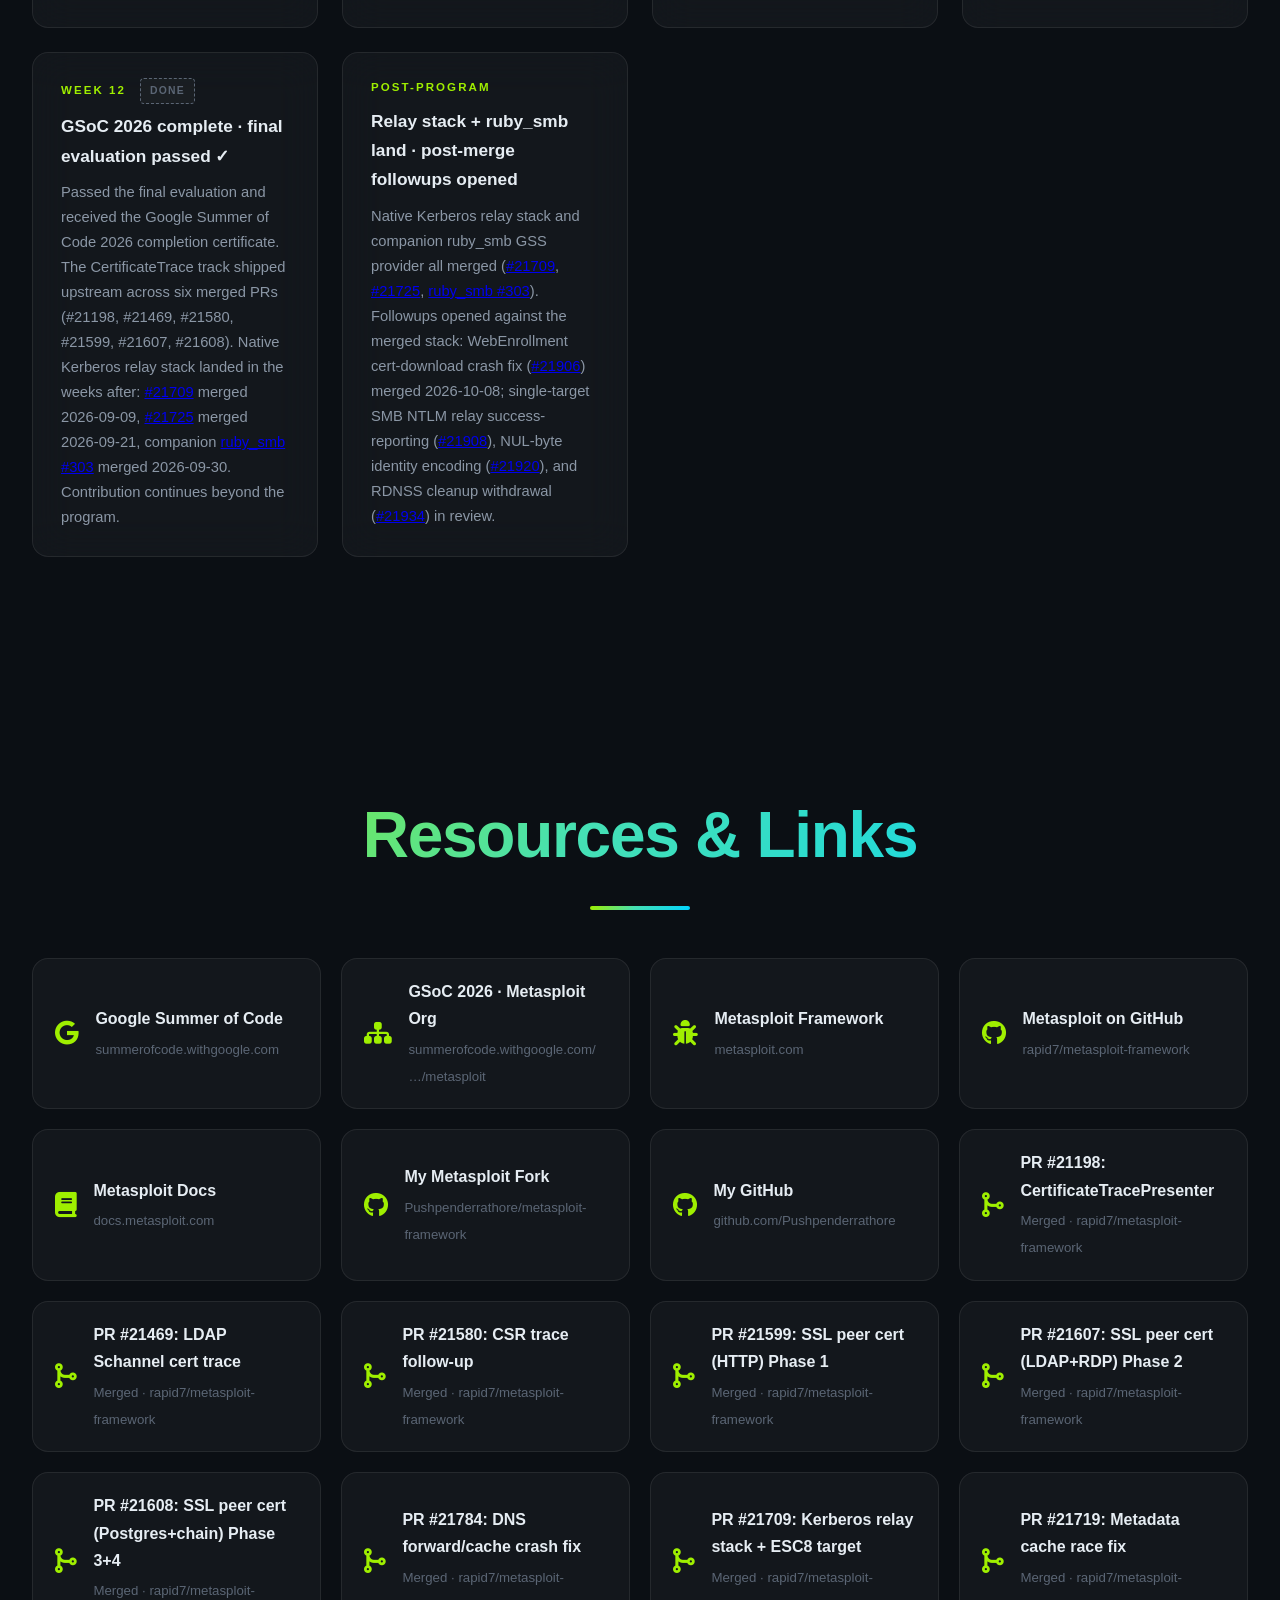
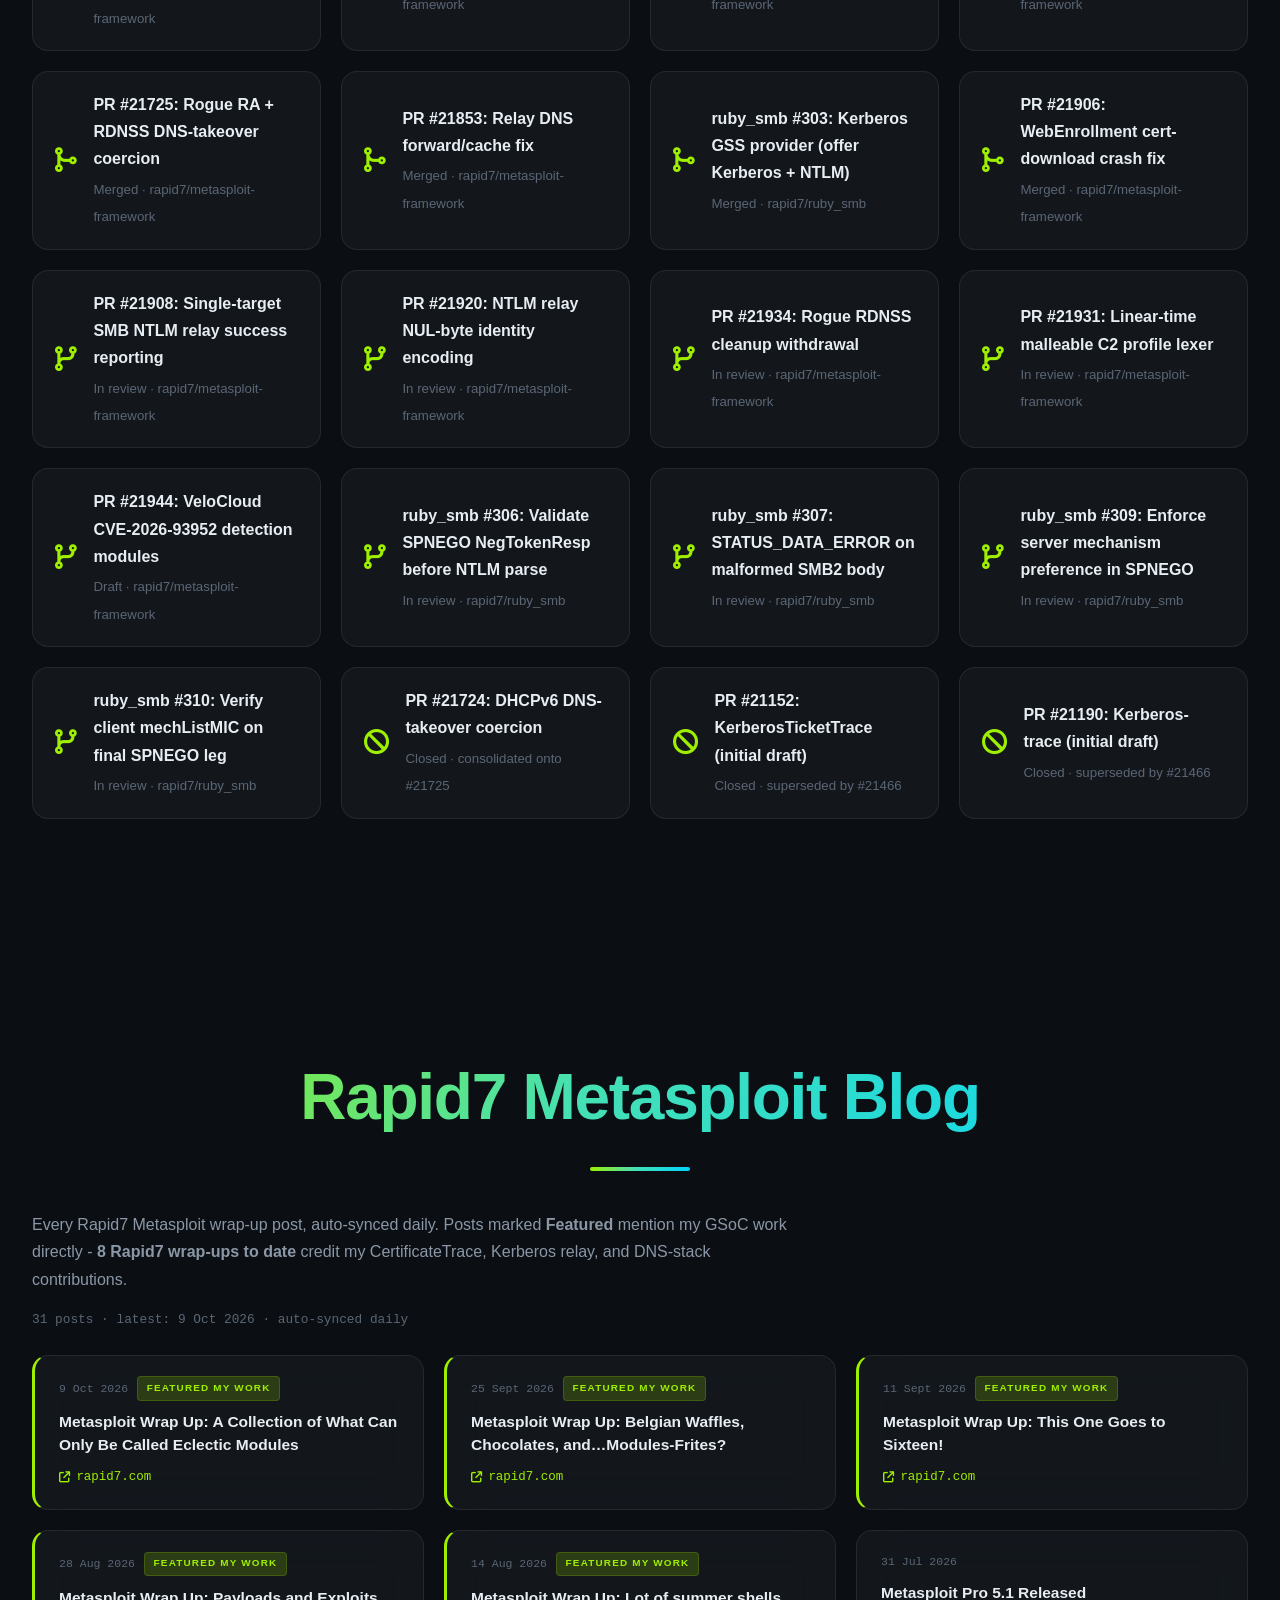
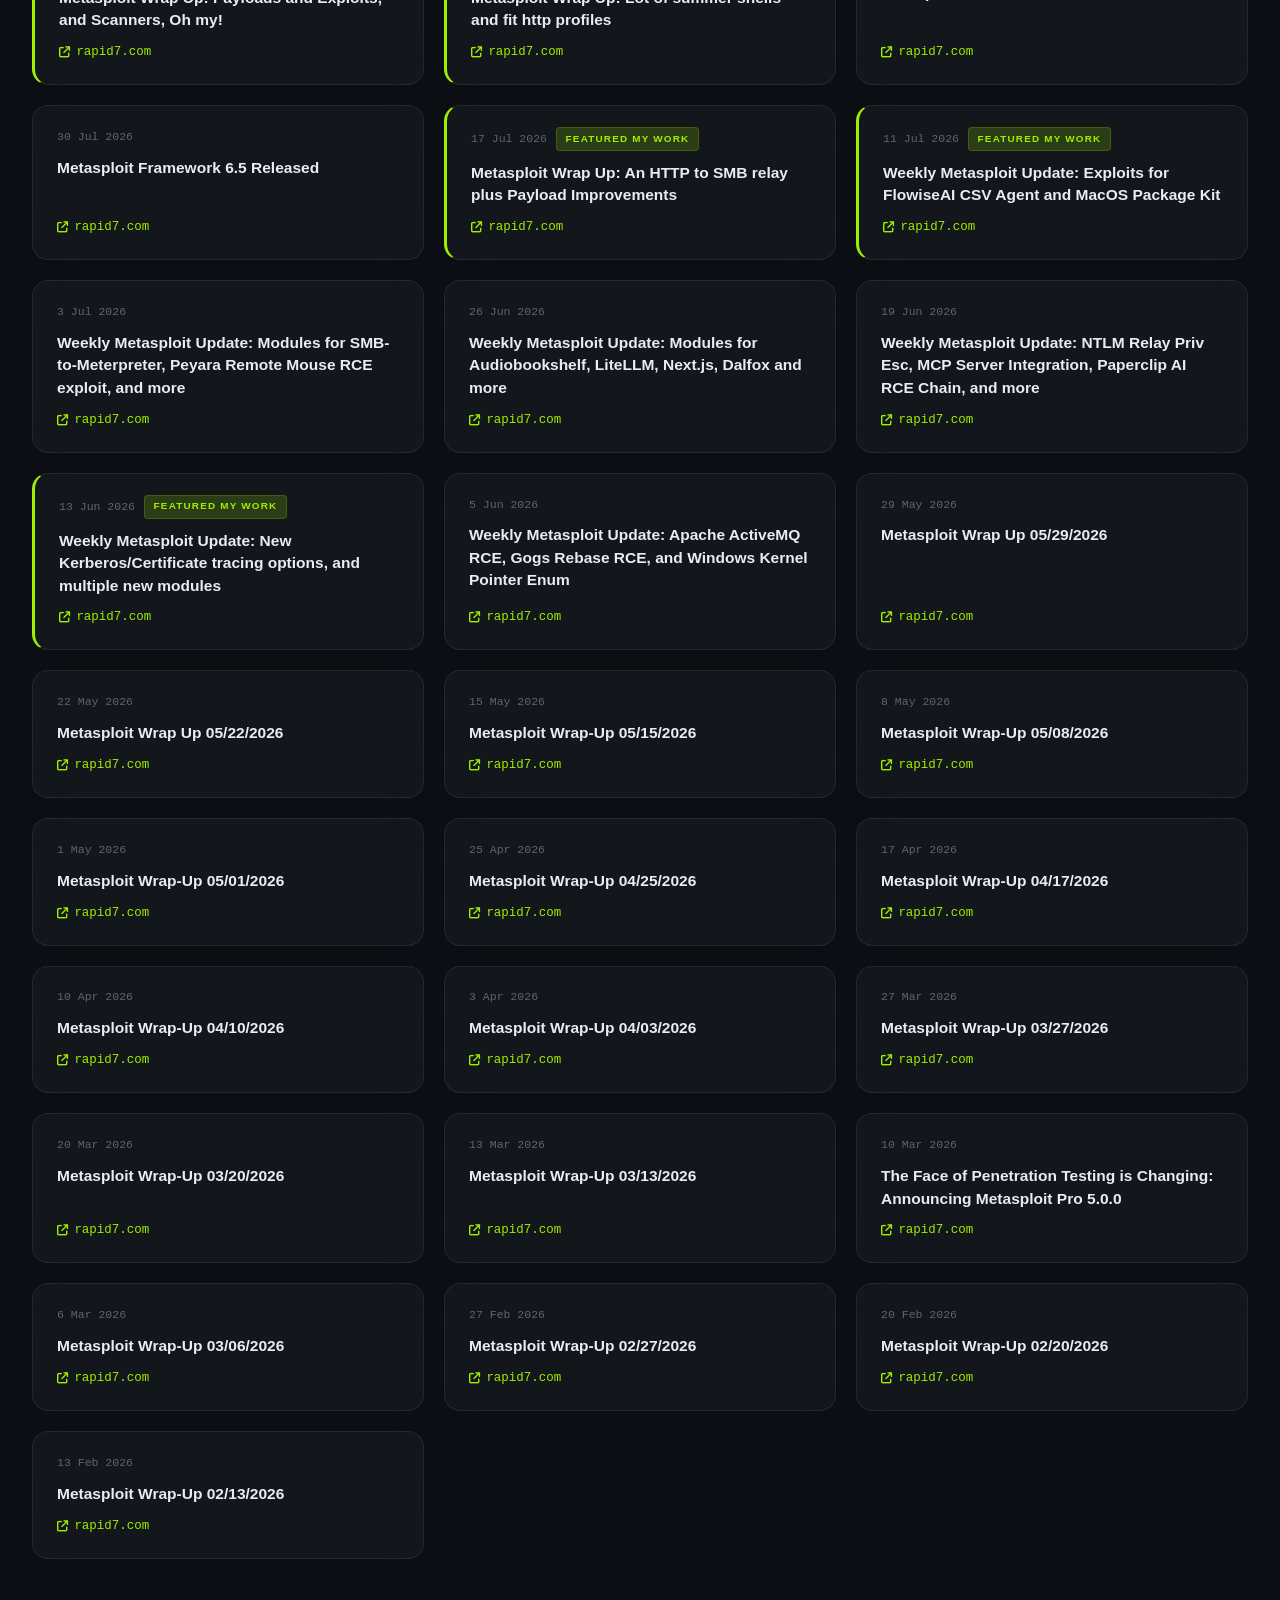
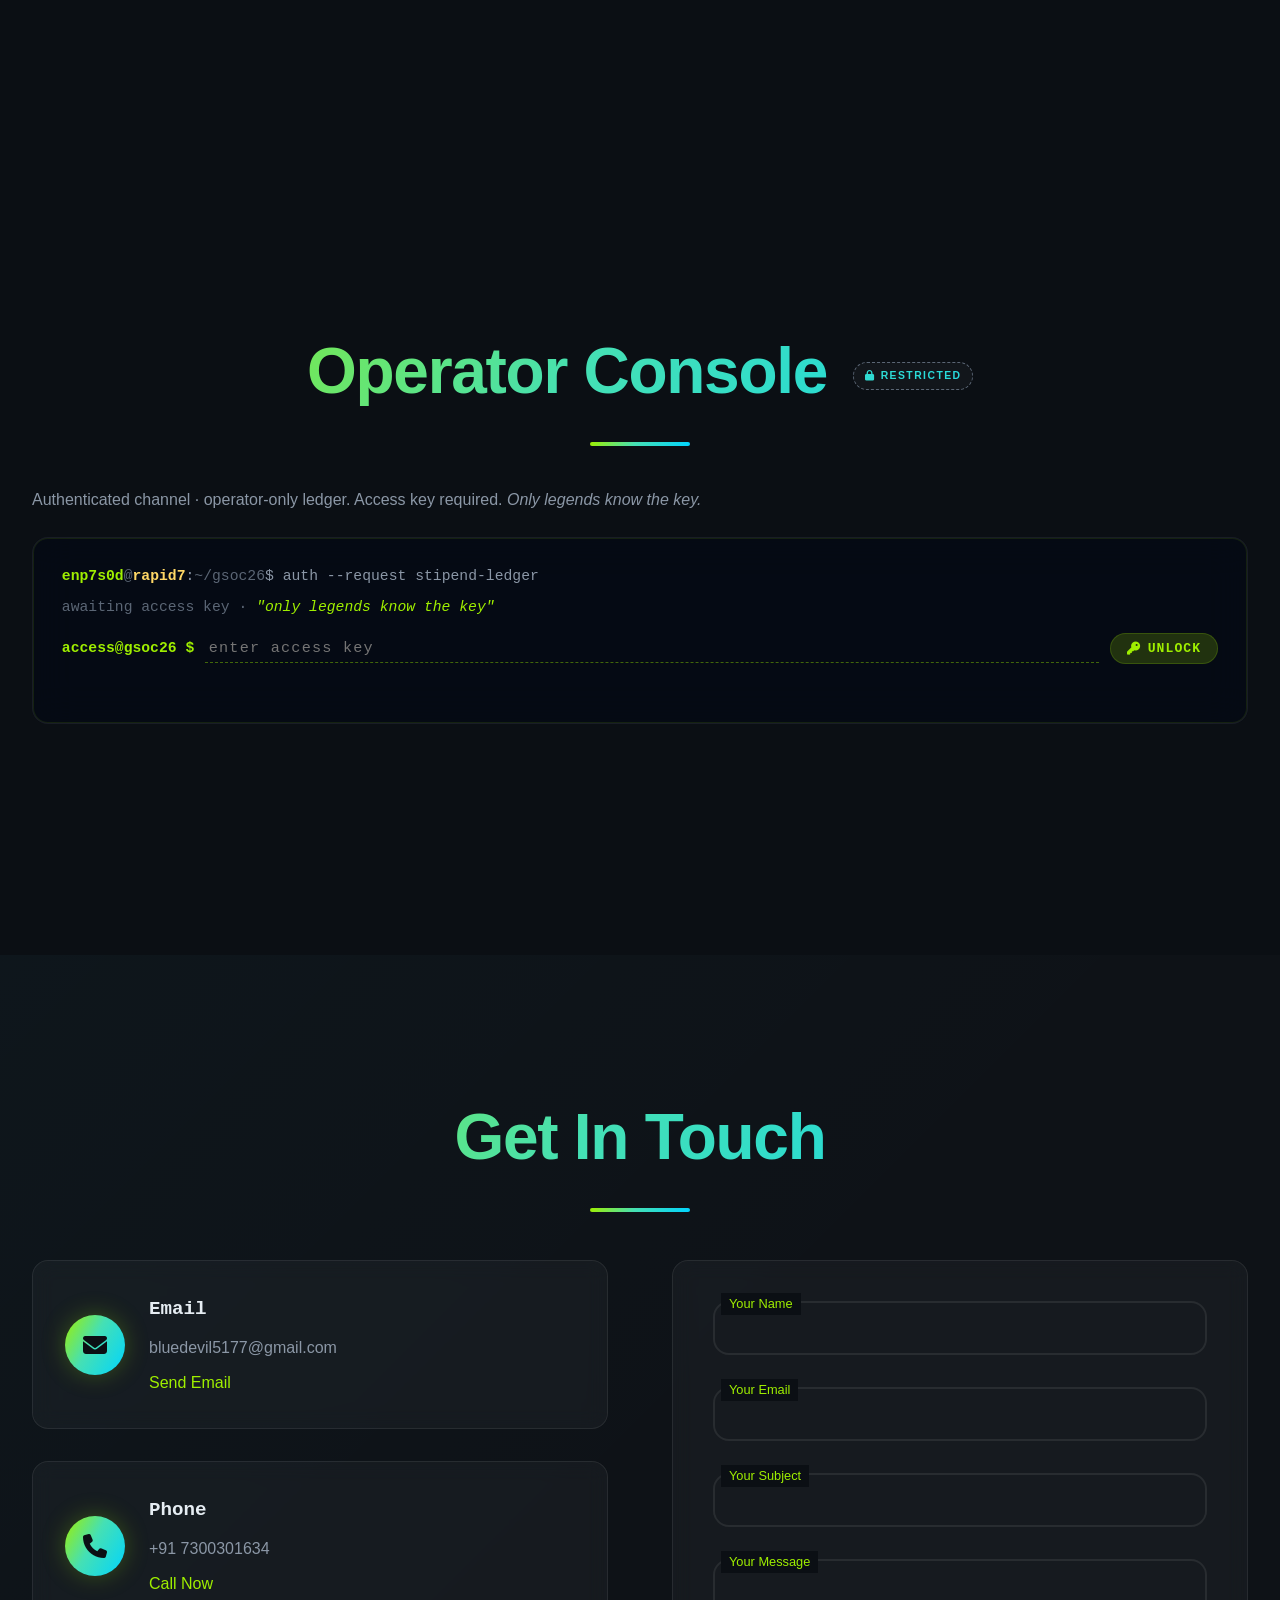
==== commit b1a3b0c1: "Add 8th Rapid7 feature (eclectic-modules), surface post-merge PR followups on GSoC page" ====
--- a/gsoc.html
+++ b/gsoc.html
@@ -593,6 +593,12 @@
                     <strong>Weeks 5–12 - Native Kerberos relay (CVE-2026-20929):</strong> a mentor-endorsed track building the first Kerberos relay framework in Metasploit, mirroring the existing NTLM relay design. The relay stack + <strong>ESC8 AD CS relay target</strong> (<a href="https://github.com/rapid7/metasploit-framework/pull/21709" target="_blank" rel="noopener">#21709</a>) <strong>merged 2026-09-09</strong> - a reusable relay mixin (GSS-SPNEGO AP-REQ capture/forward, protocol-agnostic relay handler, SMB capture server, HTTP relay-target client). Native IPv6 DNS-takeover coercion landed via the rogue Router Advertisement / RDNSS module (<a href="https://github.com/rapid7/metasploit-framework/pull/21725" target="_blank" rel="noopener">#21725</a>, <strong>merged 2026-09-21</strong>); the parallel DHCPv6 draft (#21724) was closed in favour of consolidating on the RA/RDNSS path. Three supporting fixes back the coercion and forward path: metadata-cache race fix (<a href="https://github.com/rapid7/metasploit-framework/pull/21719" target="_blank" rel="noopener">#21719</a>), DNS forward/cache crash fix (<a href="https://github.com/rapid7/metasploit-framework/pull/21784" target="_blank" rel="noopener">#21784</a>, merged 2026-08-20), and DNS forward/cache hardening for relay-driven poisoning (<a href="https://github.com/rapid7/metasploit-framework/pull/21853" target="_blank" rel="noopener">#21853</a>) - all merged. The stack was unblocked upstream by the companion <strong>ruby_smb</strong> change (<a href="https://github.com/rapid7/ruby_smb/pull/303" target="_blank" rel="noopener">#303</a>, <strong>merged 2026-09-30</strong>) that lets an SMB server offer Kerberos alongside NTLM and surface the captured AP-REQ for forwarding. Post-merge followups: WebEnrollment certificate-download crash fix (<a href="https://github.com/rapid7/metasploit-framework/pull/21906" target="_blank" rel="noopener">#21906</a>, merged 2026-10-08); single-target SMB NTLM relay success-reporting fix (<a href="https://github.com/rapid7/metasploit-framework/pull/21908" target="_blank" rel="noopener">#21908</a>), NUL-byte identity-encoding fix (<a href="https://github.com/rapid7/metasploit-framework/pull/21920" target="_blank" rel="noopener">#21920</a>), and RDNSS cleanup withdrawal (<a href="https://github.com/rapid7/metasploit-framework/pull/21934" target="_blank" rel="noopener">#21934</a>) all open in review. Lab-validated: relay-to-ESC8 certificate issuance confirmed end to end and the RA/RDNSS coercion proven on the wire; mentor review findings addressed with SMB2 SessionSetup and SPNEGO relay-thread hardening landed on the branch.
                 </p>
                 <p style="color: var(--text-secondary); max-width: 760px; line-height: 1.8; margin-top: 0.75rem;">
+                    <strong>Rapid7 Metasploit wrap-up coverage: 8 posts to date</strong> credit this work - the June 13 Kerberos/Certificate tracing debut, four summer wrap-ups spanning the CSR, peer-cert, and DNS-stack landings (July 11, July 17, August 14, August 28), and three post-program posts for the relay stack (September 11 ESC8 relay + DNS fixes, September 25 RA/RDNSS coercion, October 9 WebEnrollment cert-download fix).
+                </p>
+                <p style="color: var(--text-secondary); max-width: 760px; line-height: 1.8; margin-top: 0.75rem;">
+                    <strong>Beyond the GSoC track:</strong> a repo-wide <code>ruby_smb</code> audit after #303 merged produced two merged fixes (<a href="https://github.com/rapid7/ruby_smb/pull/306" target="_blank" rel="noopener">#306</a> SPNEGO NegTokenResp validation, <a href="https://github.com/rapid7/ruby_smb/pull/307" target="_blank" rel="noopener">#307</a> SMB2 malformed-body handling), plus two SPNEGO hardening PRs (<a href="https://github.com/rapid7/ruby_smb/pull/309" target="_blank" rel="noopener">#309</a> server-side mechanism preference and <a href="https://github.com/rapid7/ruby_smb/pull/310" target="_blank" rel="noopener">#310</a> client mechListMIC verification), closing the routing-gap flagged in #303 review. A core-framework linear-time rewrite of the malleable C2 profile string lexer is also in review (<a href="https://github.com/rapid7/metasploit-framework/pull/21931" target="_blank" rel="noopener">#21931</a>), and a VeloCloud Orchestrator CVE-2026-93952 detection-only module set is in draft (<a href="https://github.com/rapid7/metasploit-framework/pull/21944" target="_blank" rel="noopener">#21944</a>).
+                </p>
+                <p style="color: var(--text-secondary); max-width: 760px; line-height: 1.8; margin-top: 0.75rem;">
                     <strong>Total: ~4,500+ lines</strong> of new production code + specs across all branches through Week 12.
                 </p>
             </div>
@@ -861,6 +867,48 @@
                             <span class="resource-url">In review &middot; rapid7/metasploit-framework</span>
                         </div>
                     </a>
+                    <a class="resource-card" href="https://github.com/rapid7/metasploit-framework/pull/21931" target="_blank" rel="noopener">
+                        <i class="fas fa-code-branch"></i>
+                        <div>
+                            <span class="resource-label">PR #21931: Linear-time malleable C2 profile lexer</span>
+                            <span class="resource-url">In review &middot; rapid7/metasploit-framework</span>
+                        </div>
+                    </a>
+                    <a class="resource-card" href="https://github.com/rapid7/metasploit-framework/pull/21944" target="_blank" rel="noopener">
+                        <i class="fas fa-code-branch"></i>
+                        <div>
+                            <span class="resource-label">PR #21944: VeloCloud CVE-2026-93952 detection modules</span>
+                            <span class="resource-url">Draft &middot; rapid7/metasploit-framework</span>
+                        </div>
+                    </a>
+                    <a class="resource-card" href="https://github.com/rapid7/ruby_smb/pull/306" target="_blank" rel="noopener">
+                        <i class="fas fa-code-branch"></i>
+                        <div>
+                            <span class="resource-label">ruby_smb #306: Validate SPNEGO NegTokenResp before NTLM parse</span>
+                            <span class="resource-url">In review &middot; rapid7/ruby_smb</span>
+                        </div>
+                    </a>
+                    <a class="resource-card" href="https://github.com/rapid7/ruby_smb/pull/307" target="_blank" rel="noopener">
+                        <i class="fas fa-code-branch"></i>
+                        <div>
+                            <span class="resource-label">ruby_smb #307: STATUS_DATA_ERROR on malformed SMB2 body</span>
+                            <span class="resource-url">In review &middot; rapid7/ruby_smb</span>
+                        </div>
+                    </a>
+                    <a class="resource-card" href="https://github.com/rapid7/ruby_smb/pull/309" target="_blank" rel="noopener">
+                        <i class="fas fa-code-branch"></i>
+                        <div>
+                            <span class="resource-label">ruby_smb #309: Enforce server mechanism preference in SPNEGO</span>
+                            <span class="resource-url">In review &middot; rapid7/ruby_smb</span>
+                        </div>
+                    </a>
+                    <a class="resource-card" href="https://github.com/rapid7/ruby_smb/pull/310" target="_blank" rel="noopener">
+                        <i class="fas fa-code-branch"></i>
+                        <div>
+                            <span class="resource-label">ruby_smb #310: Verify client mechListMIC on final SPNEGO leg</span>
+                            <span class="resource-url">In review &middot; rapid7/ruby_smb</span>
+                        </div>
+                    </a>
                     <a class="resource-card" href="https://github.com/rapid7/metasploit-framework/pull/21724" target="_blank" rel="noopener">
                         <i class="fas fa-ban"></i>
                         <div>
@@ -889,7 +937,7 @@
         <section id="blog" class="section">
             <div class="container">
                 <h2 class="section-title">Rapid7 Metasploit Blog</h2>
-                <p class="section-intro">Every Rapid7 Metasploit wrap-up post, auto-synced daily. Posts marked <strong>Featured</strong> mention my GSoC work directly.</p>
+                <p class="section-intro">Every Rapid7 Metasploit wrap-up post, auto-synced daily. Posts marked <strong>Featured</strong> mention my GSoC work directly - <strong>8 Rapid7 wrap-ups to date</strong> credit my CertificateTrace, Kerberos relay, and DNS-stack contributions.</p>
 
                 <div id="blog-status" style="font-family:'JetBrains Mono',monospace;font-size:0.8rem;color:var(--text-muted);margin:1rem 0 1.5rem;"></div>
 
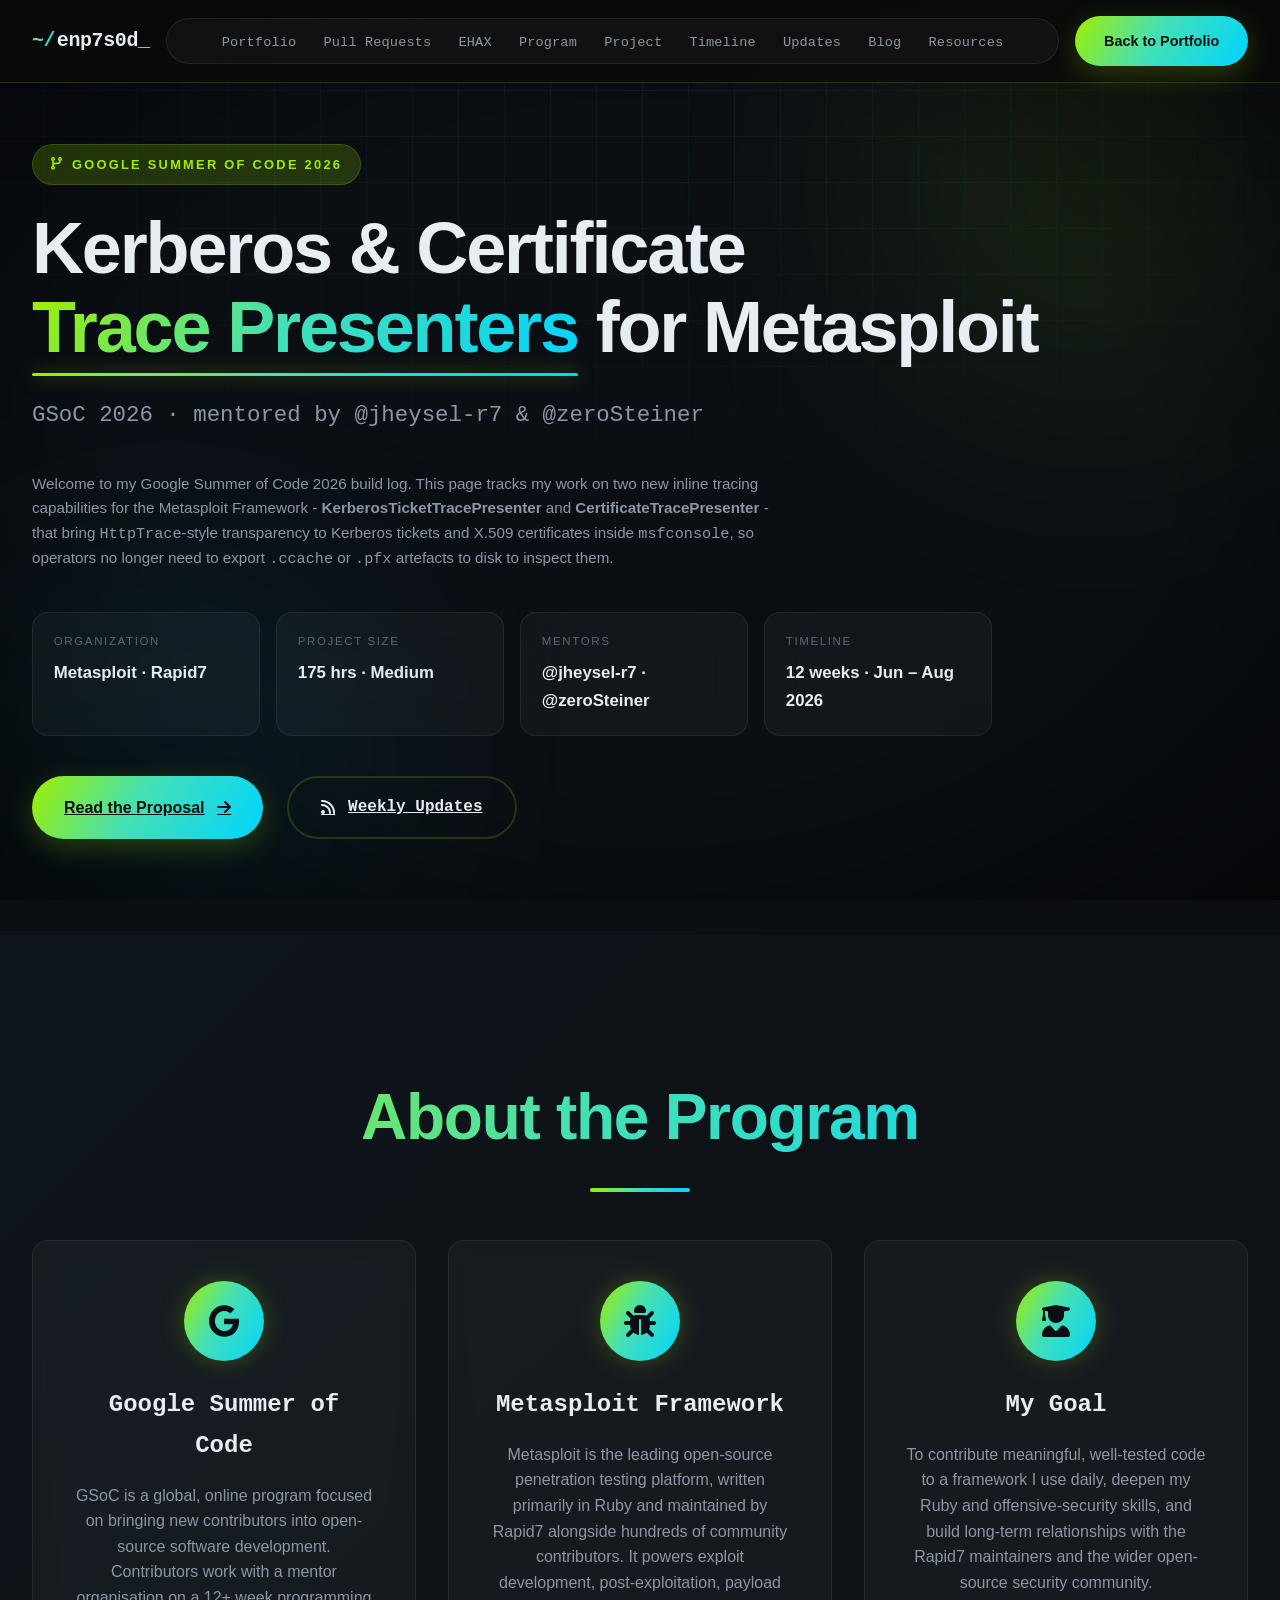
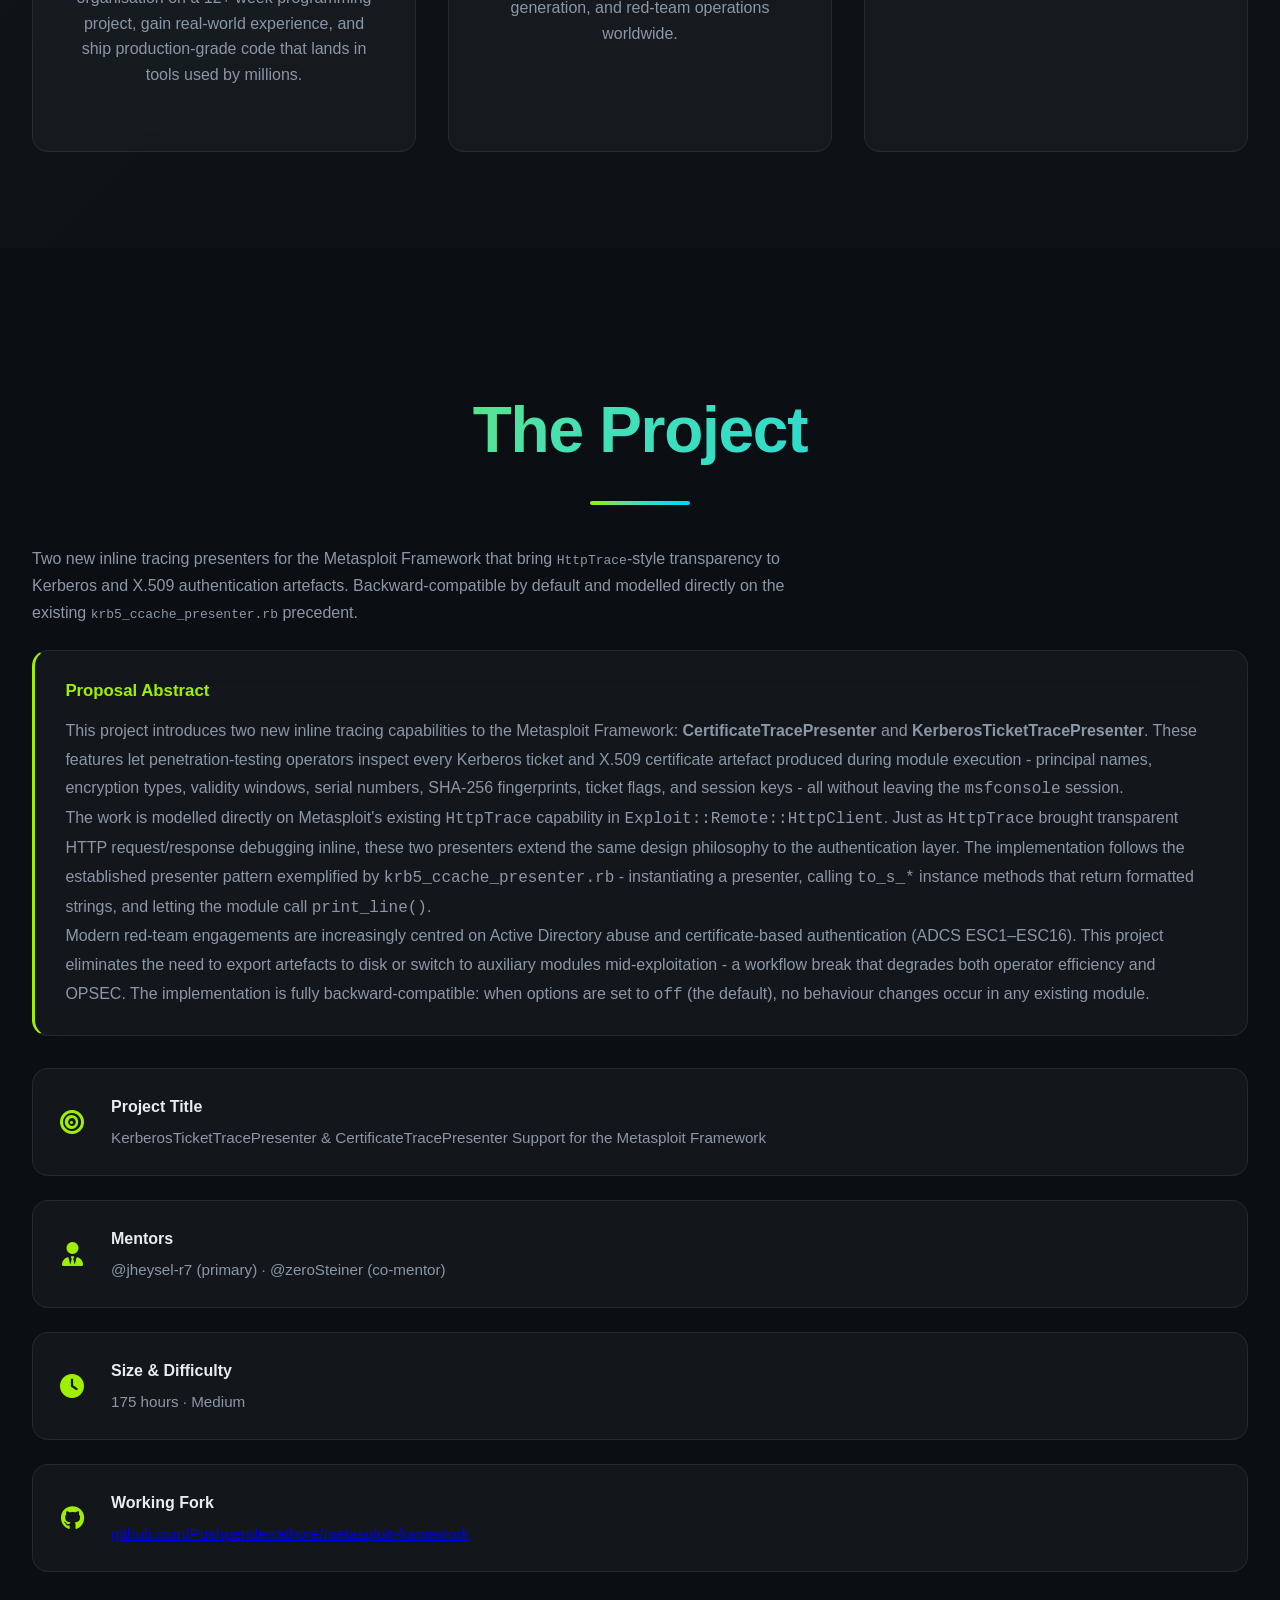
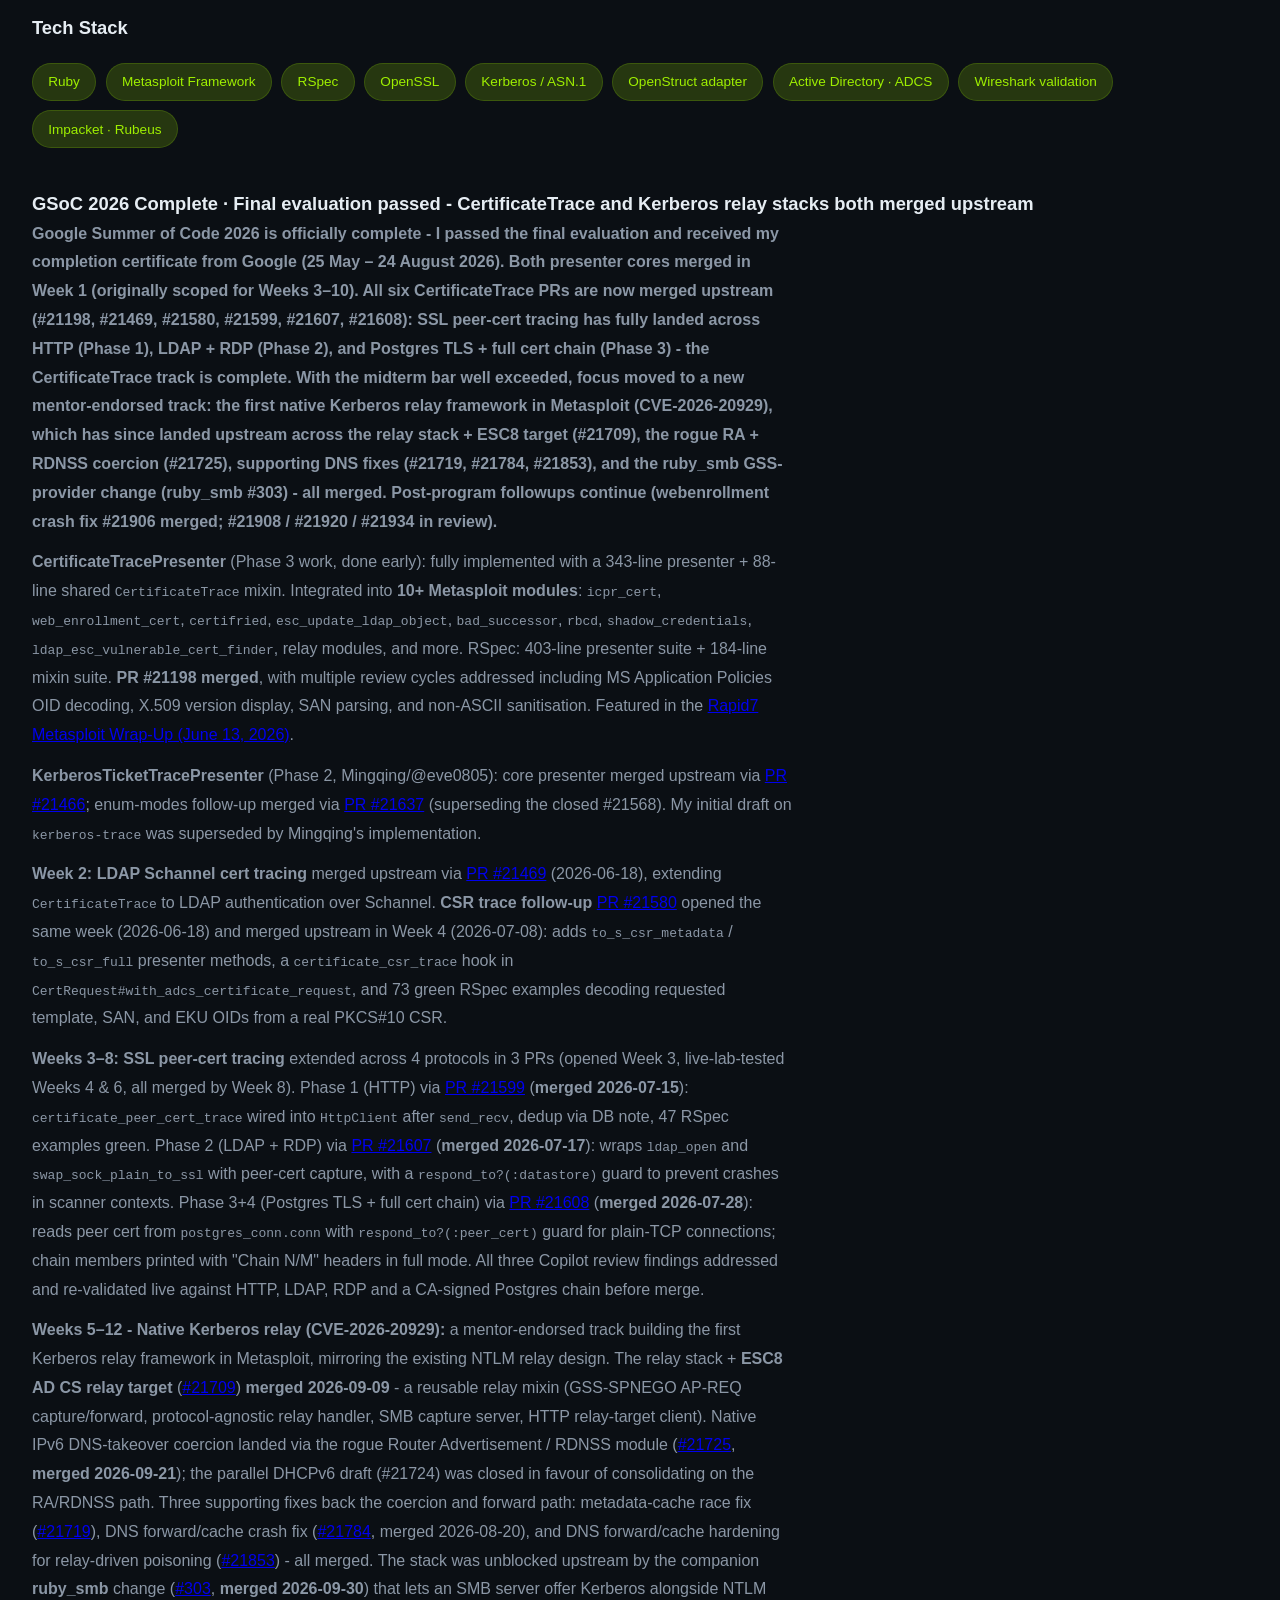
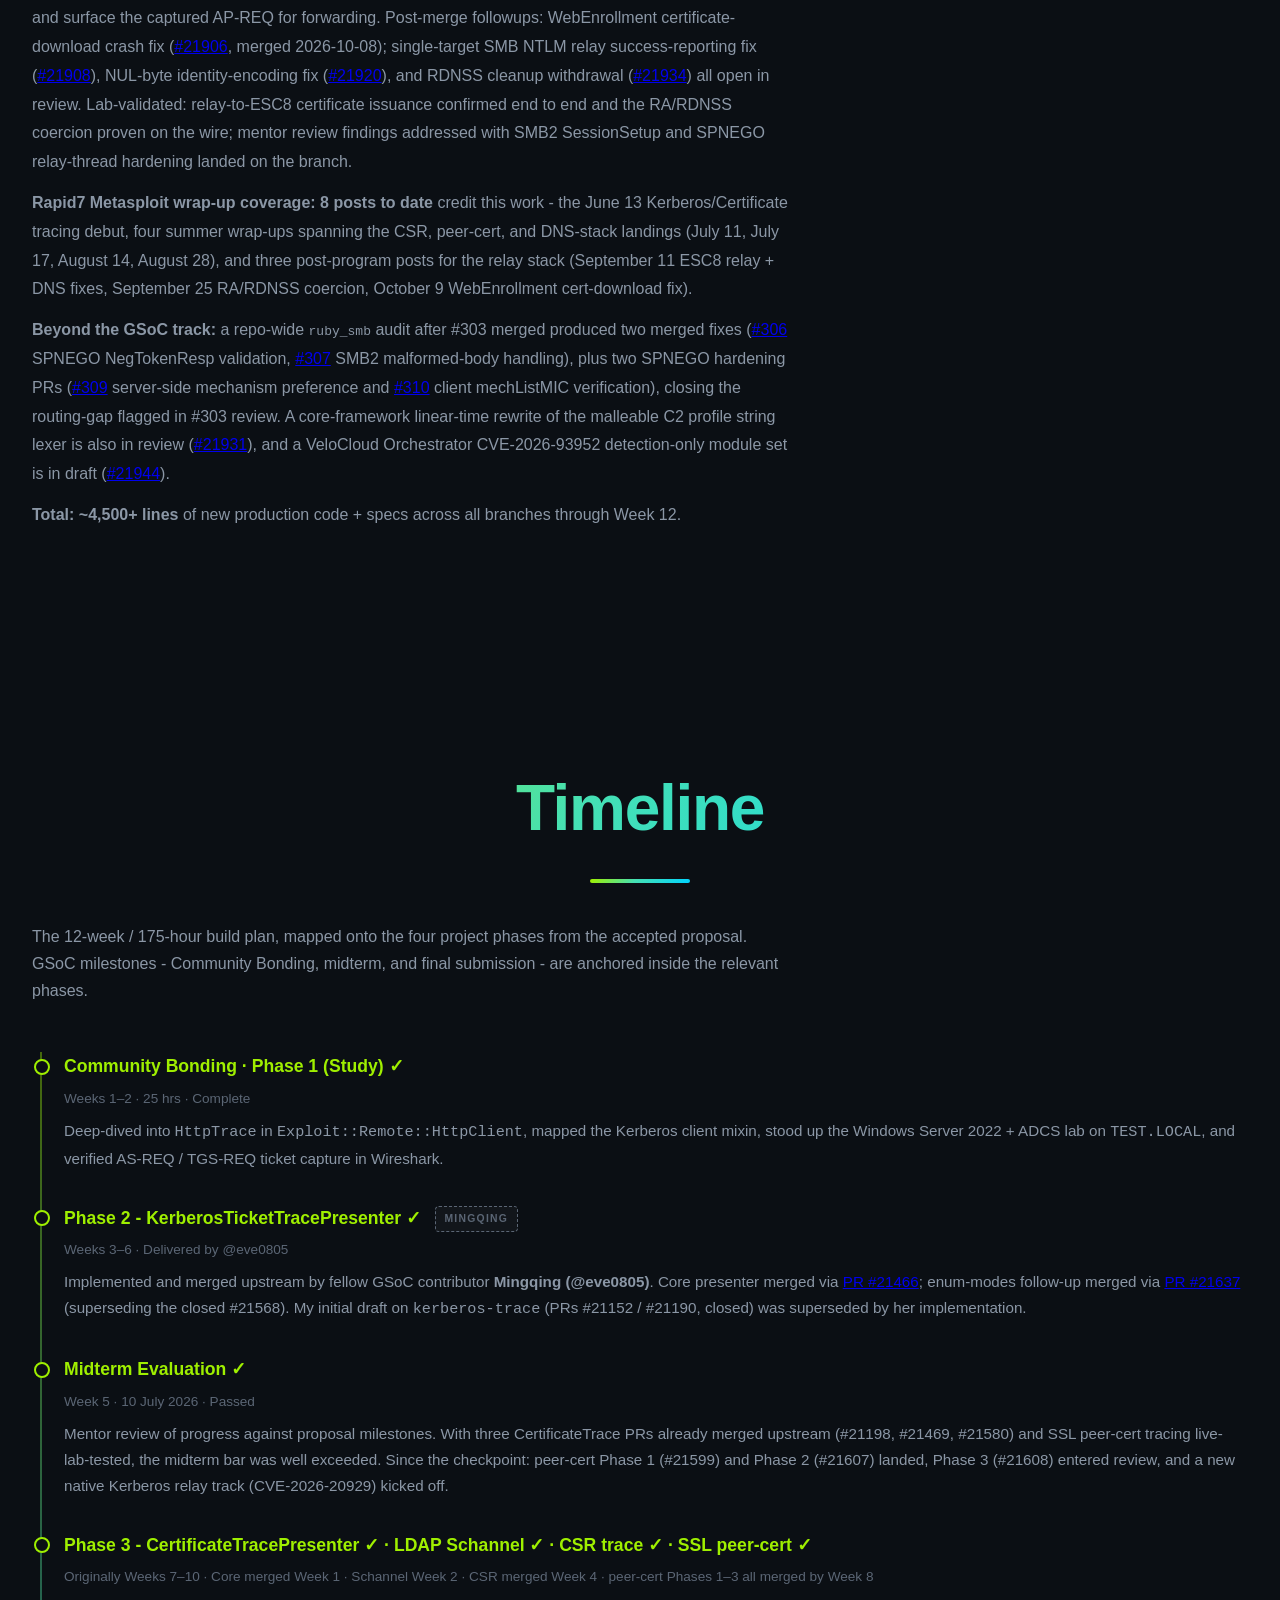
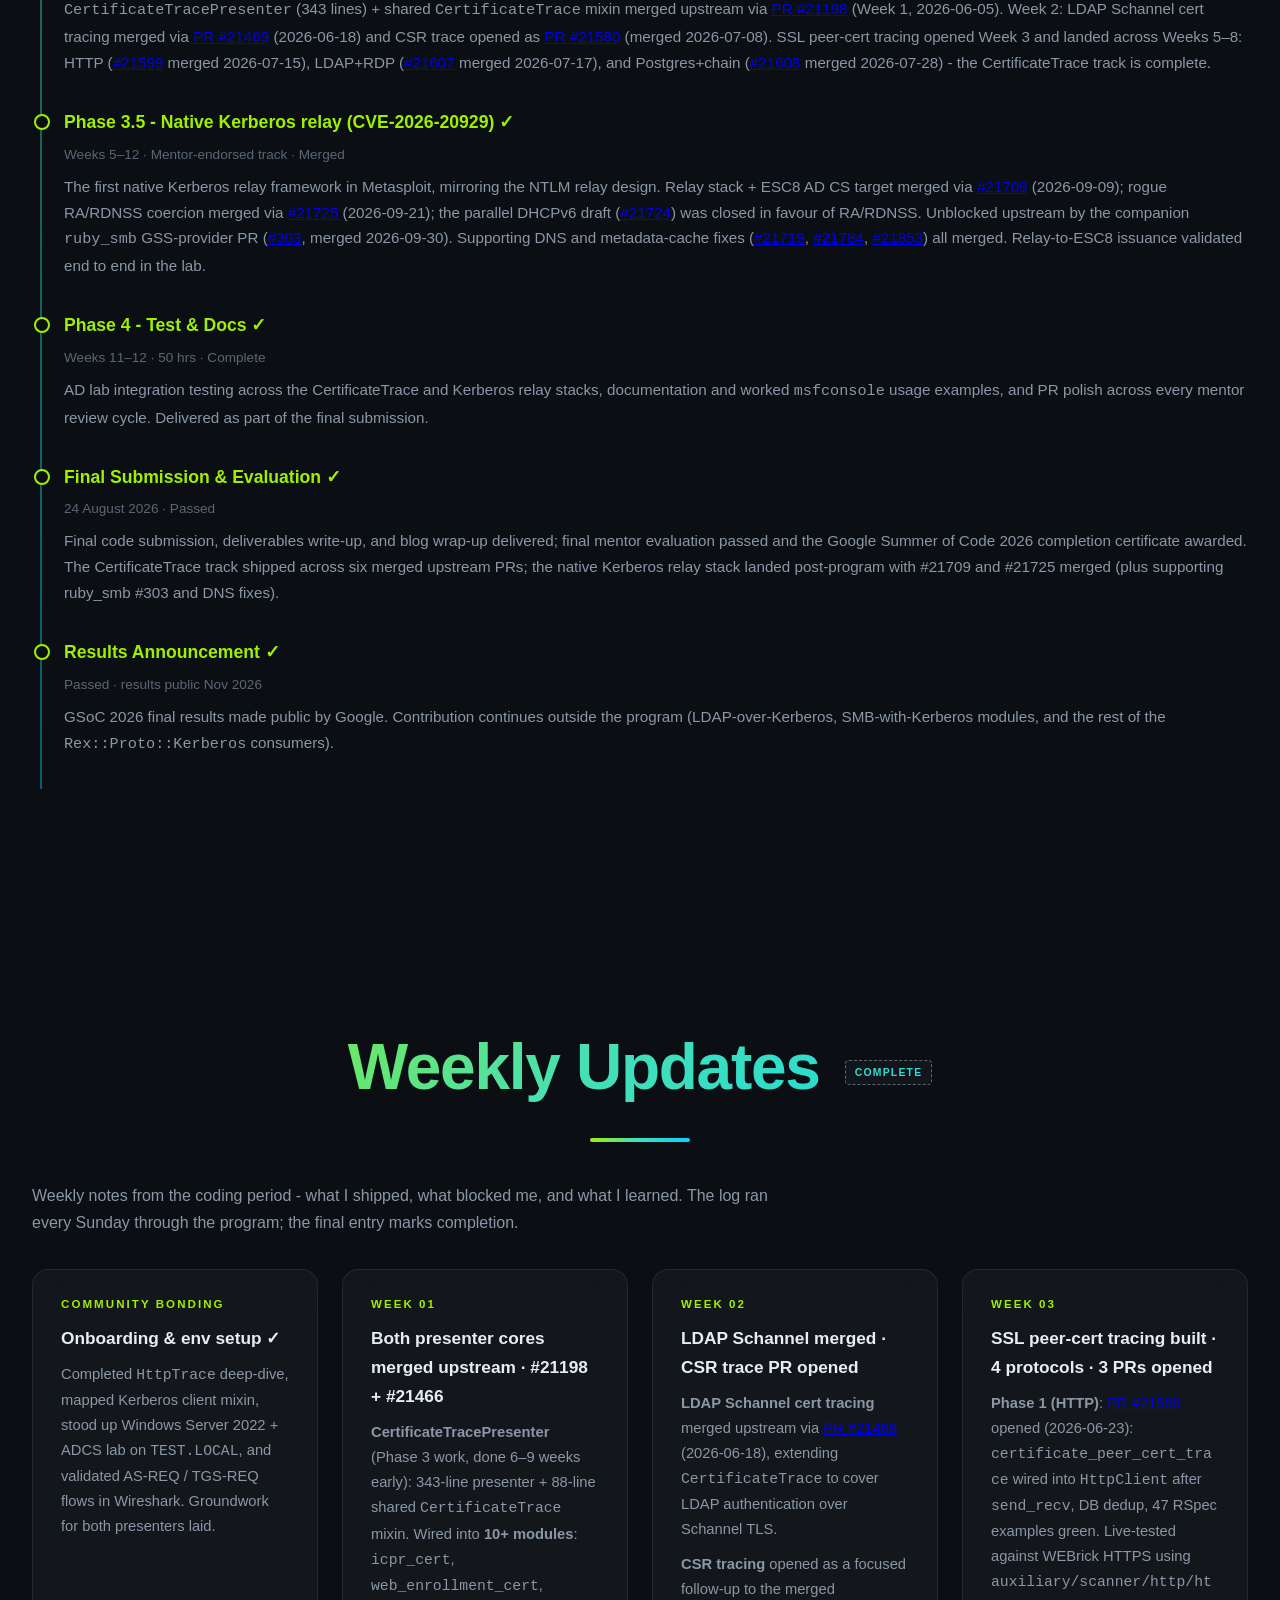
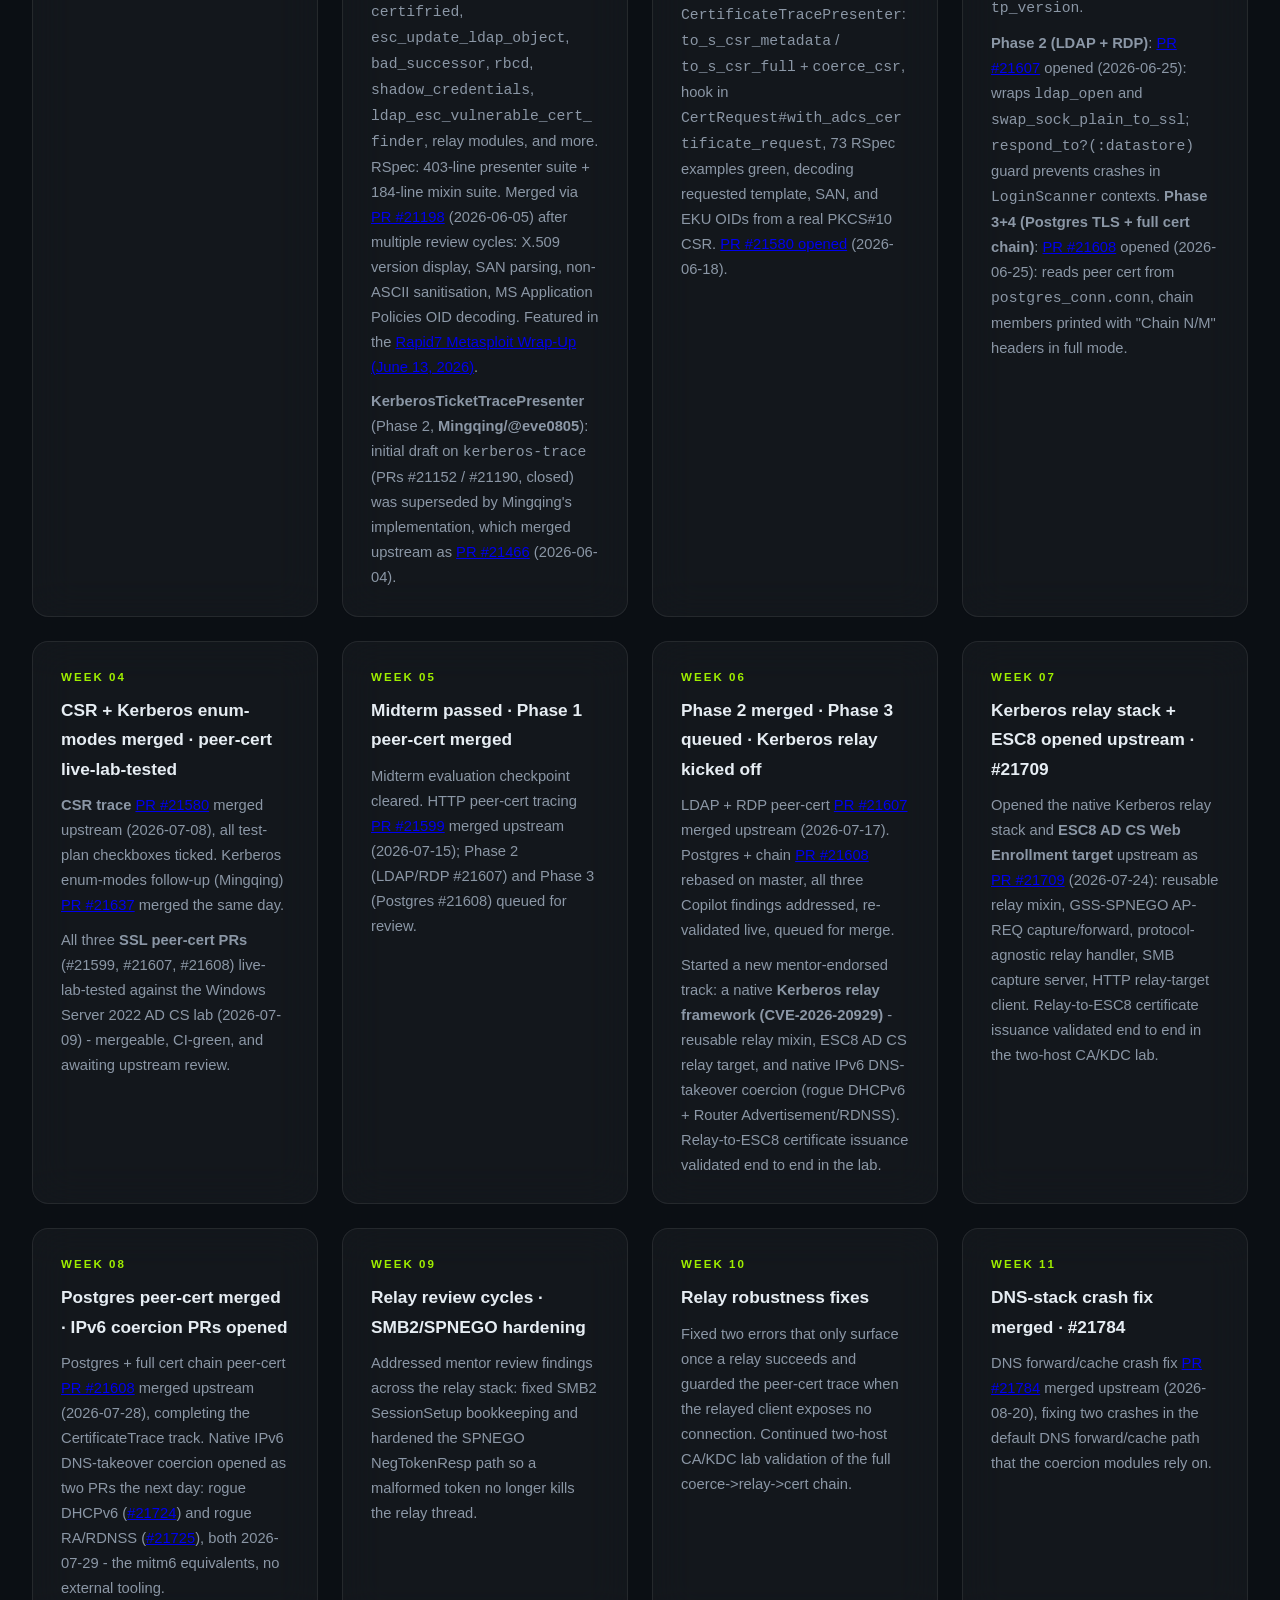
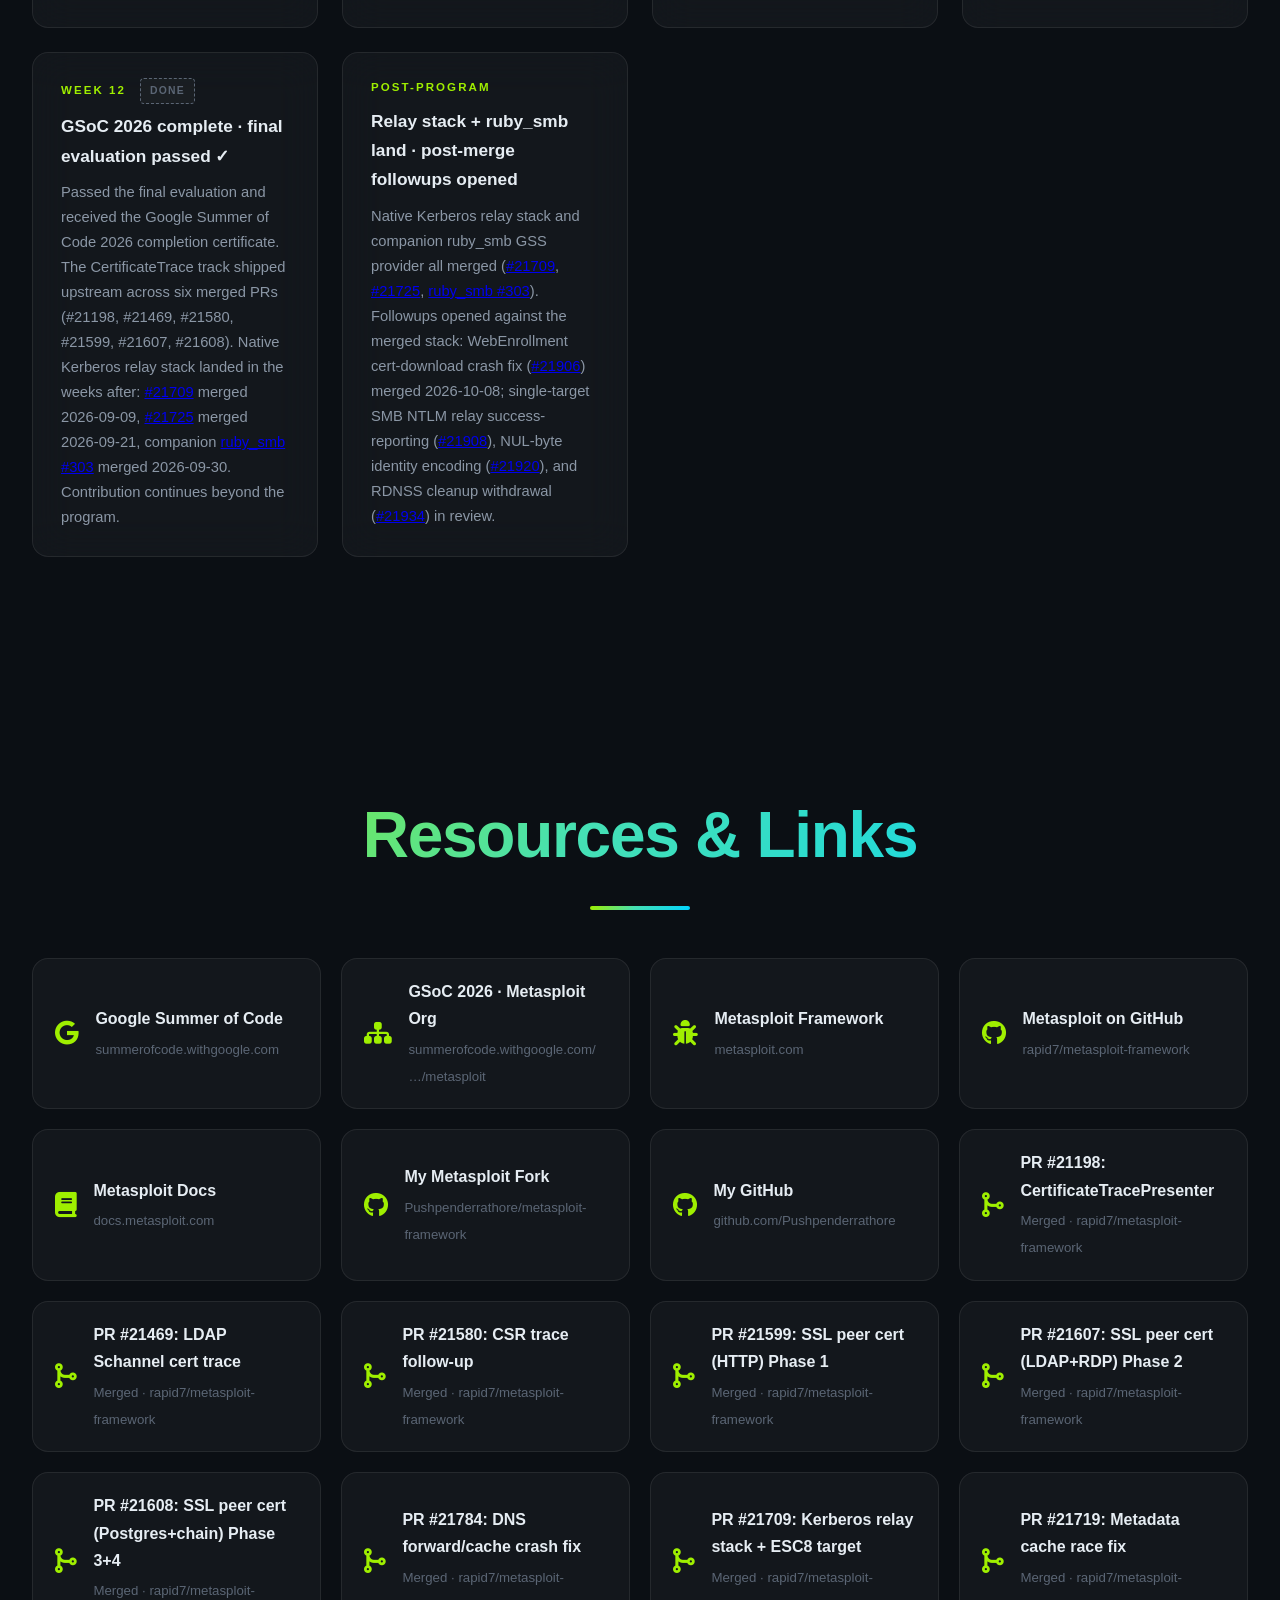
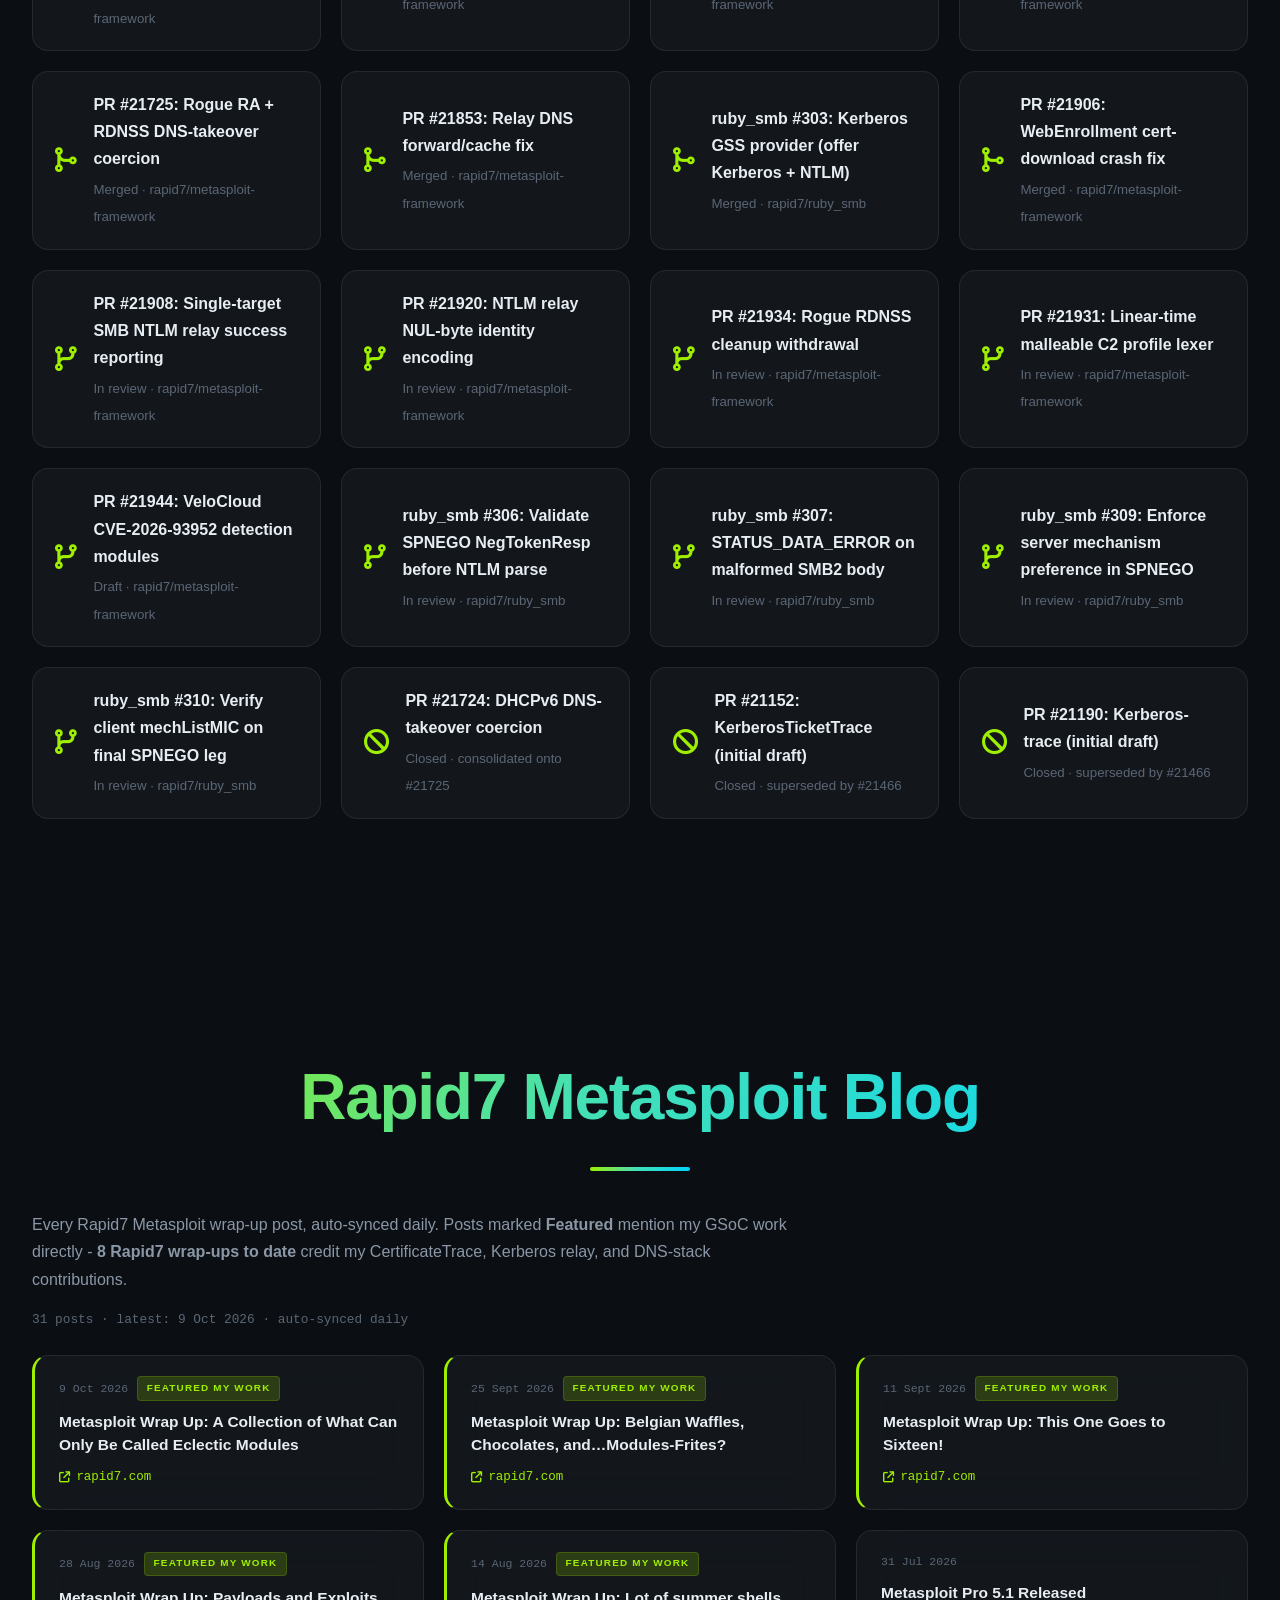
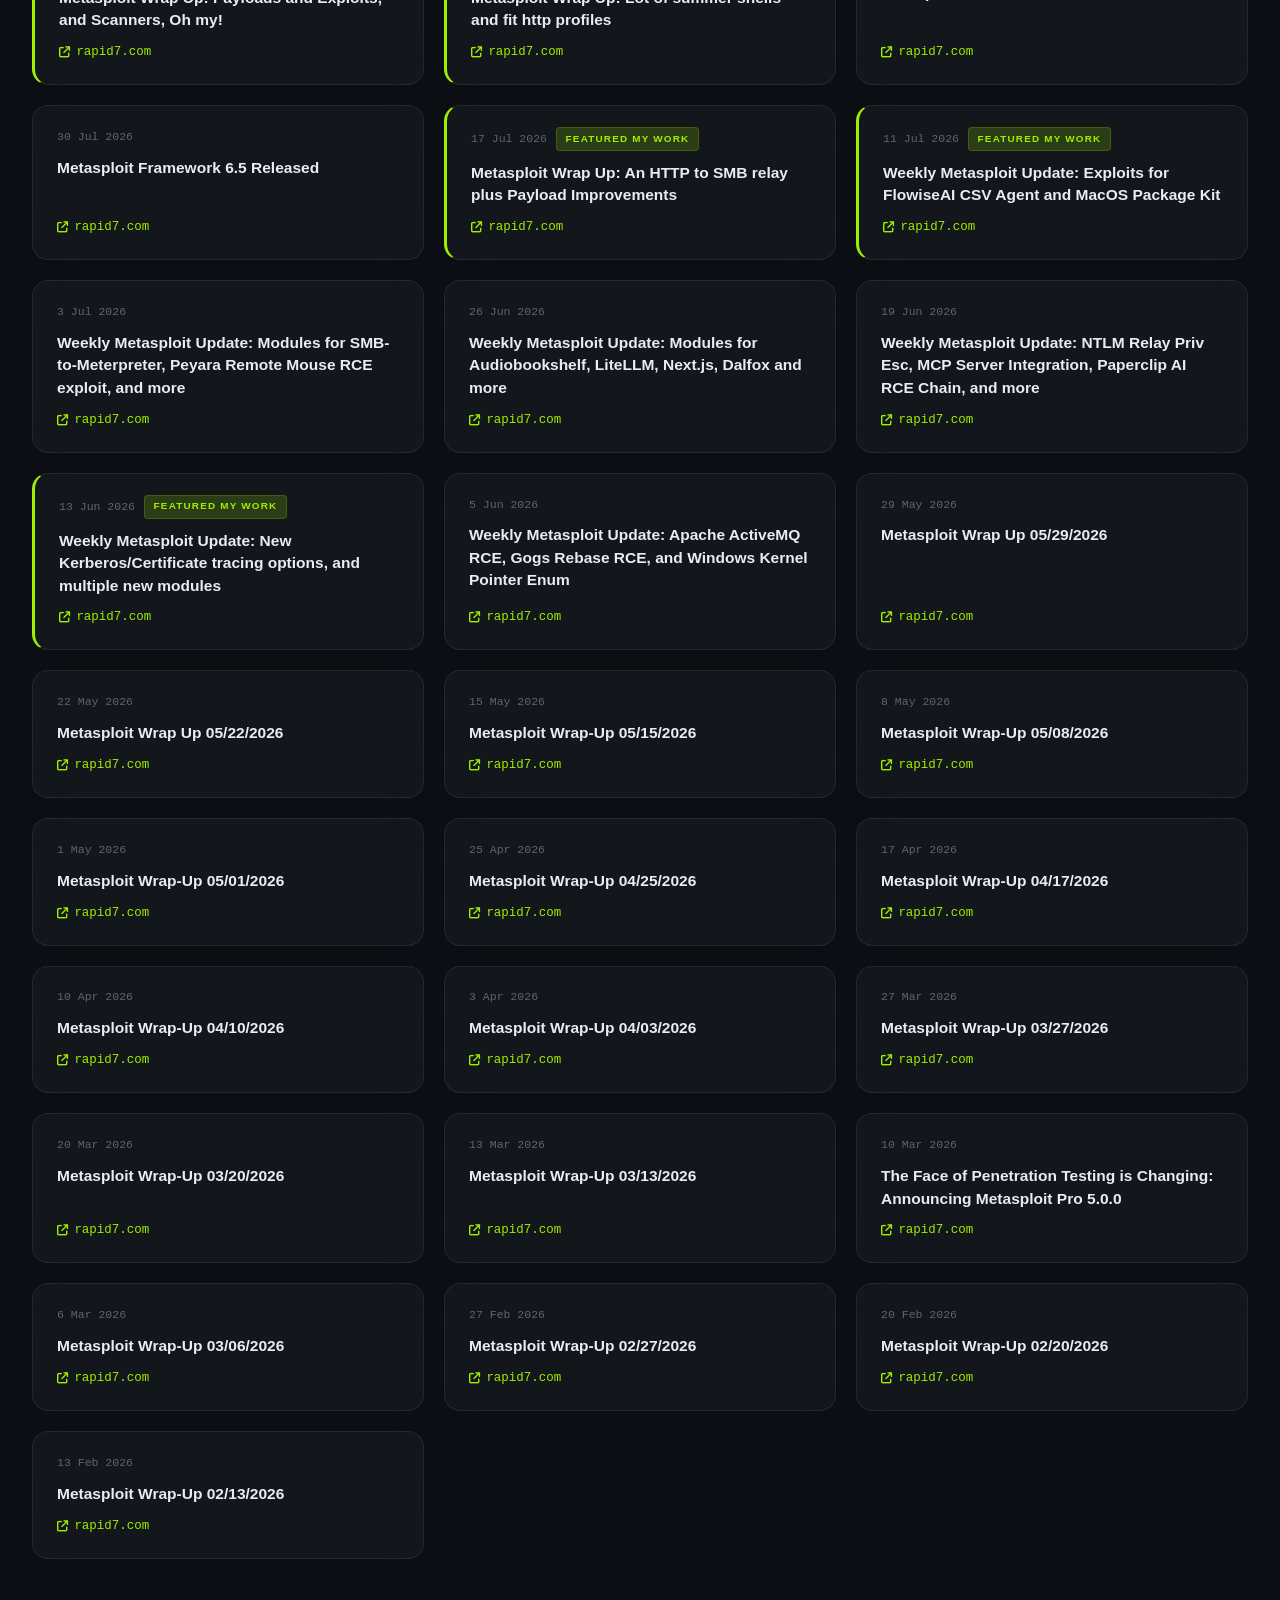
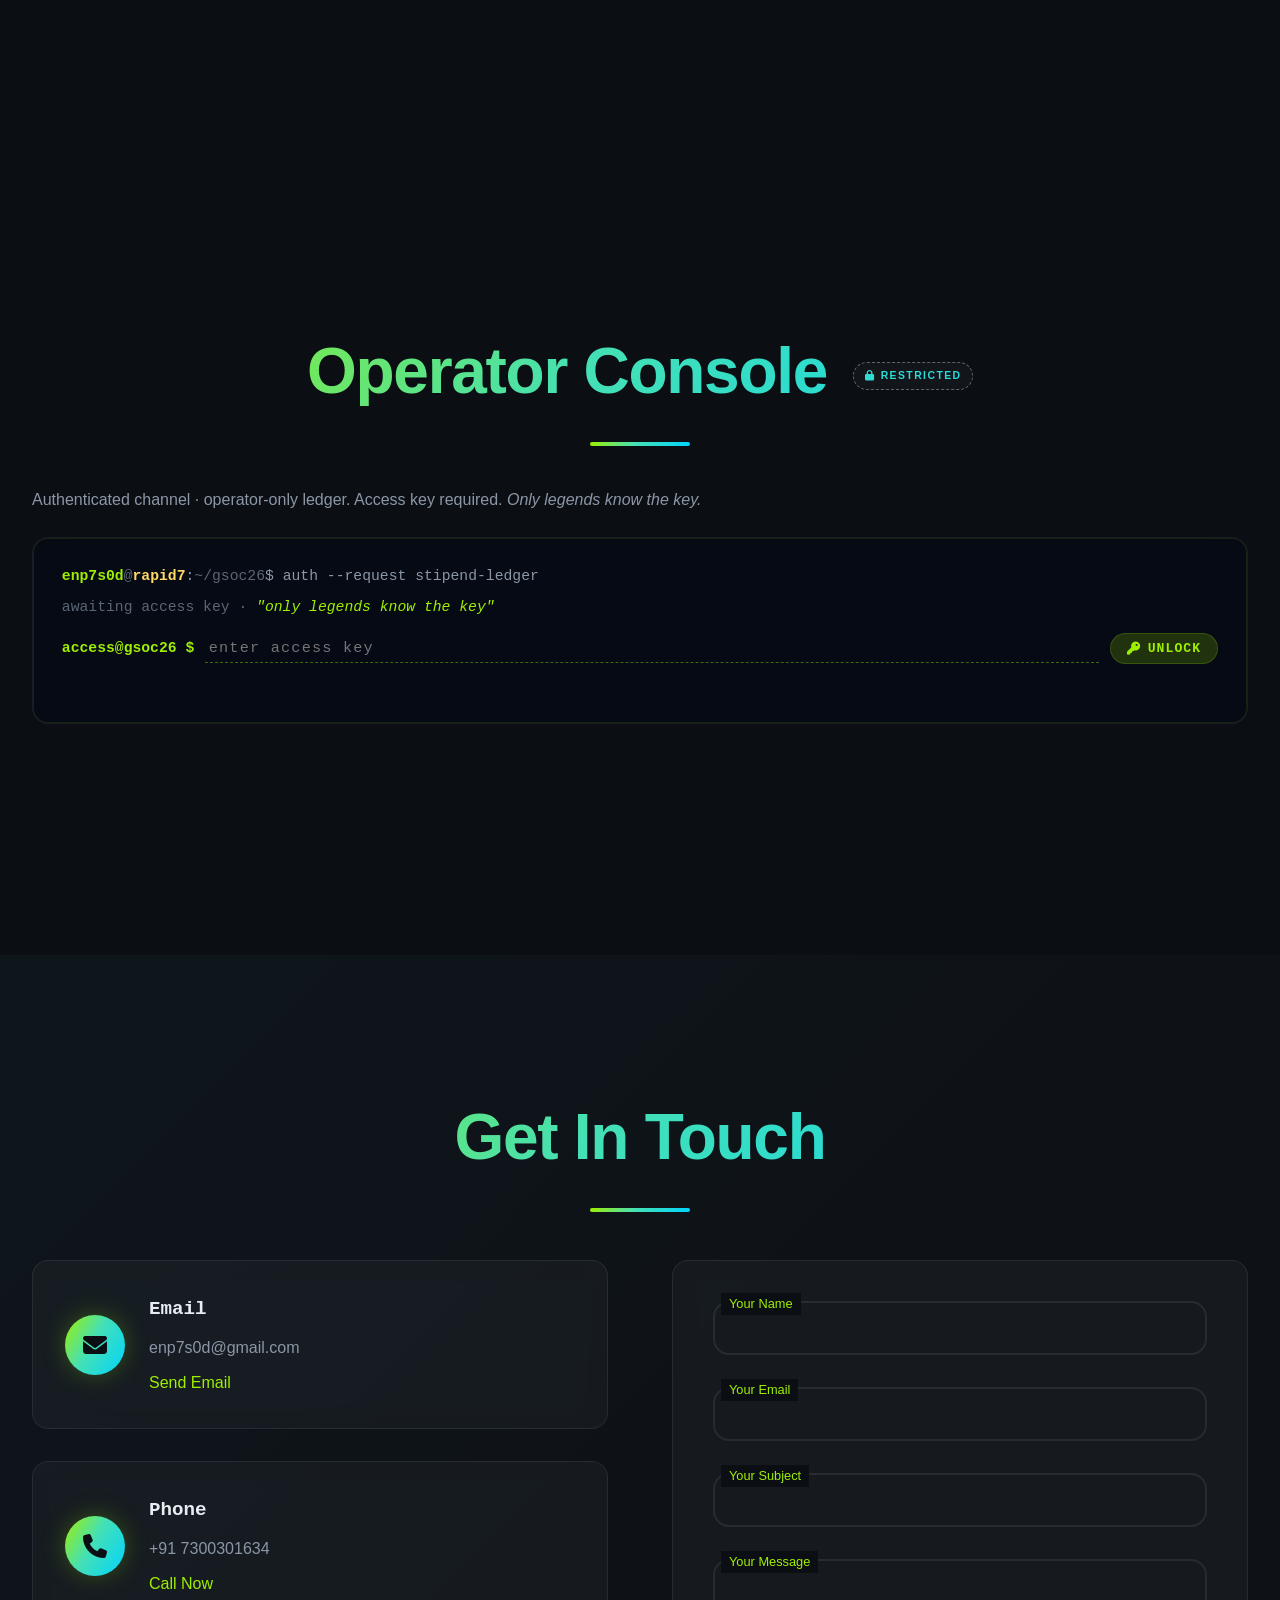
==== commit 210fe84c: "Switch contact email to enp7s0d@gmail.com" ====
--- a/gsoc.html
+++ b/gsoc.html
@@ -981,8 +981,8 @@
                             <div class="contact-icon"><i class="fas fa-envelope"></i></div>
                             <div class="contact-details">
                                 <h3>Email</h3>
-                                <p>bluedevil5177@gmail.com</p>
-                                <a href="mailto:bluedevil5177@gmail.com">Send Email</a>
+                                <p>enp7s0d@gmail.com</p>
+                                <a href="mailto:enp7s0d@gmail.com">Send Email</a>
                             </div>
                         </div>
 
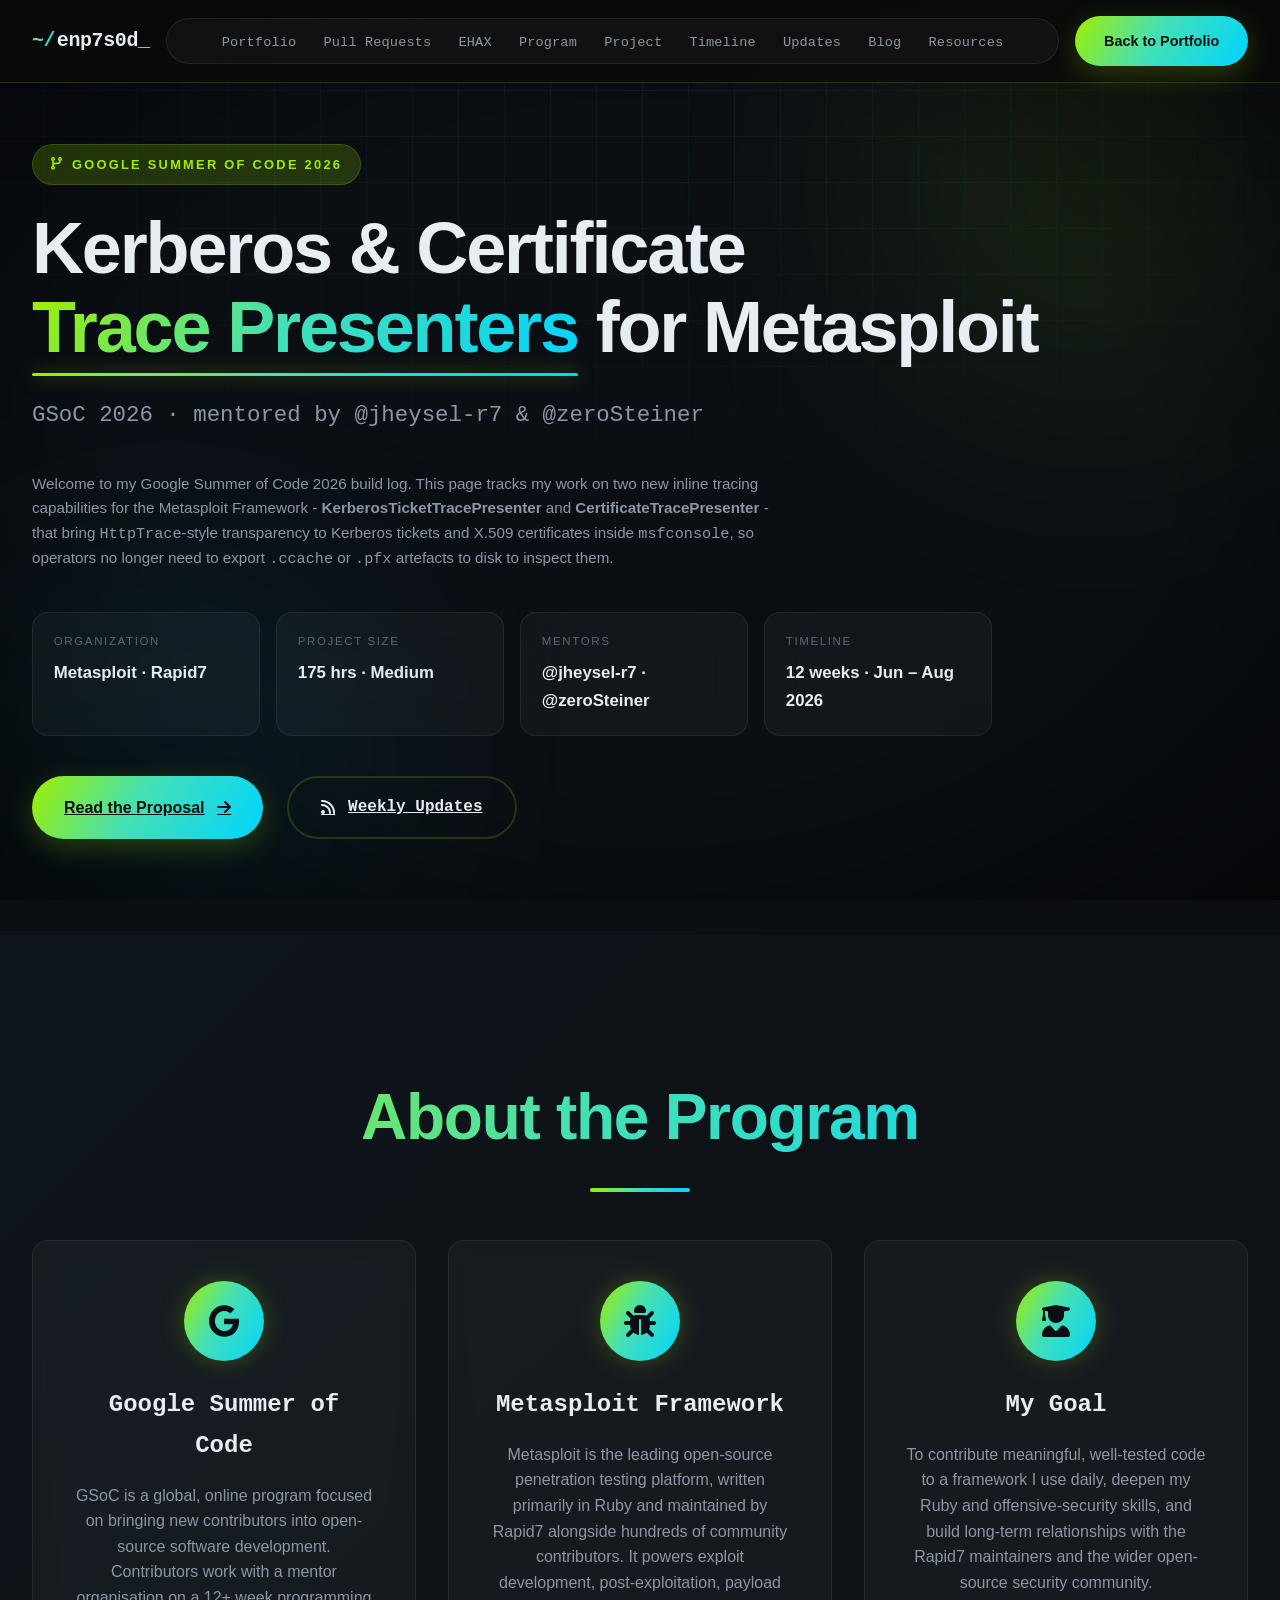
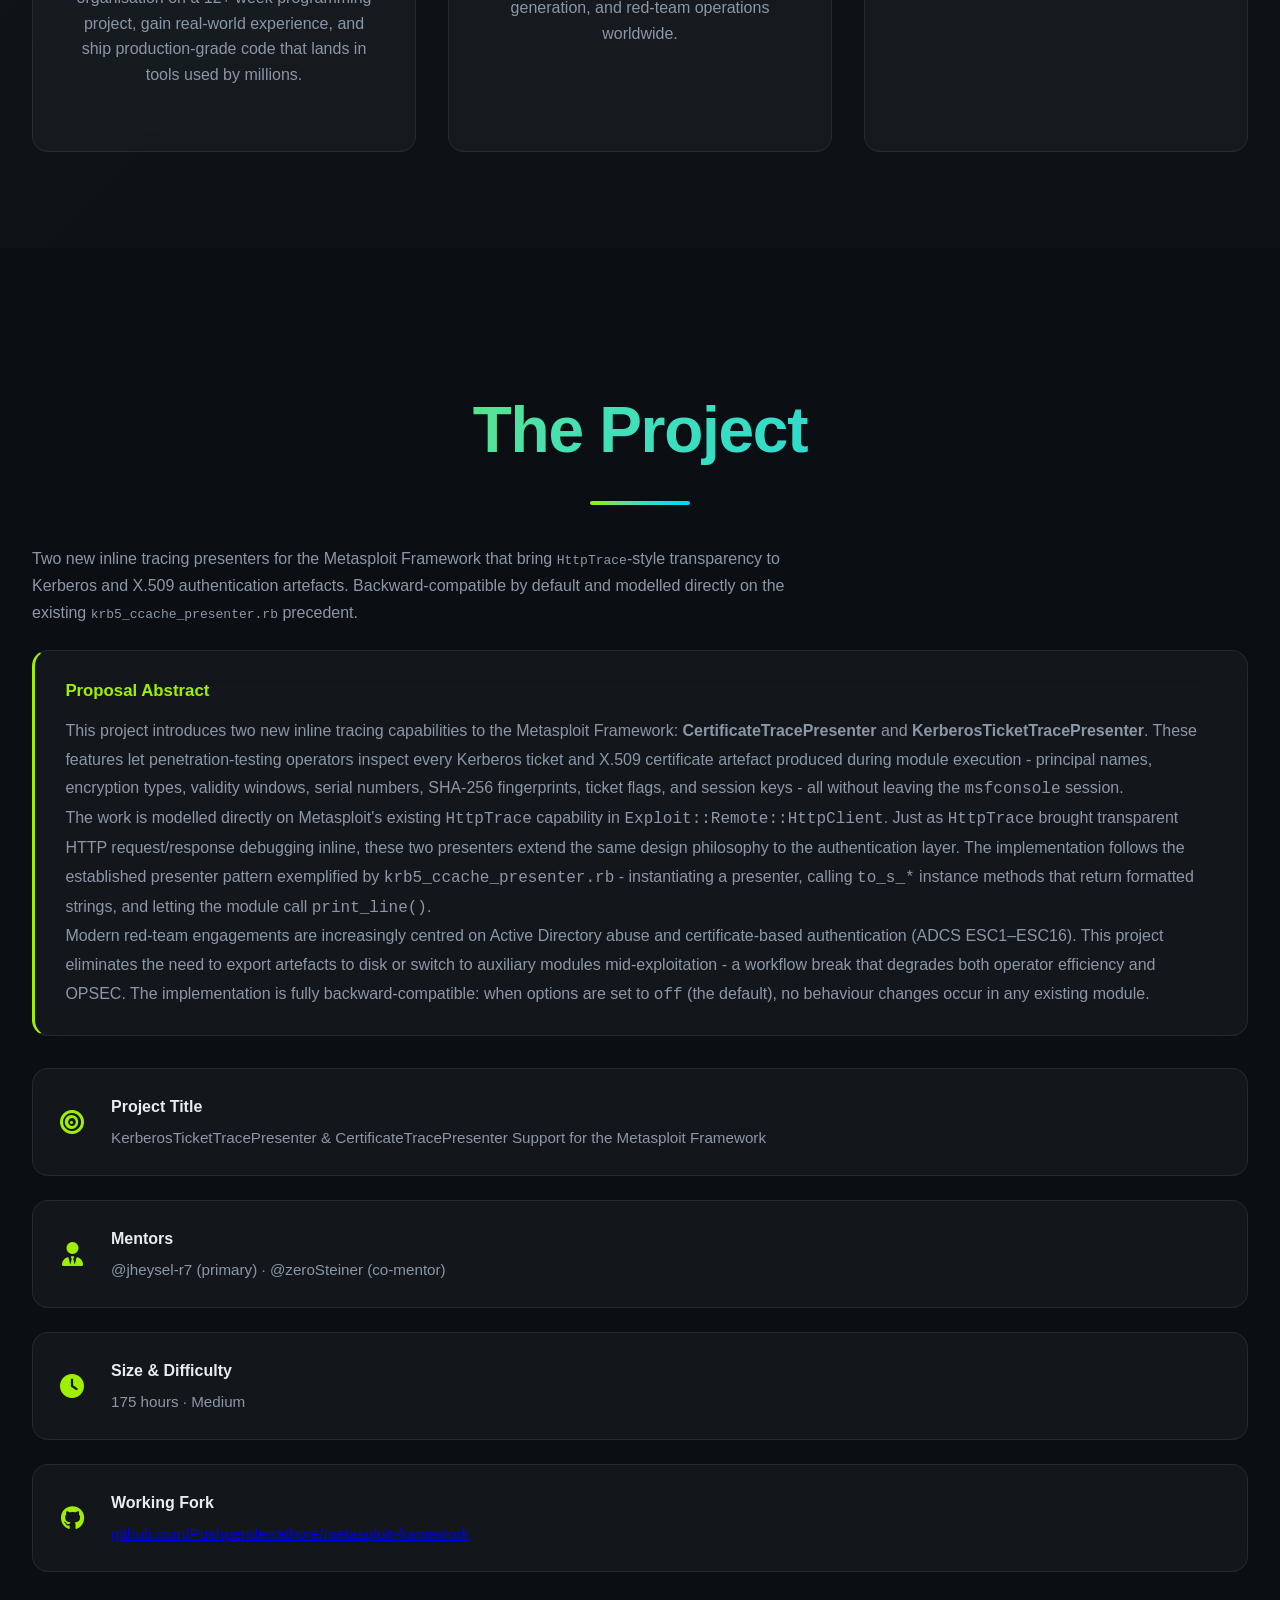
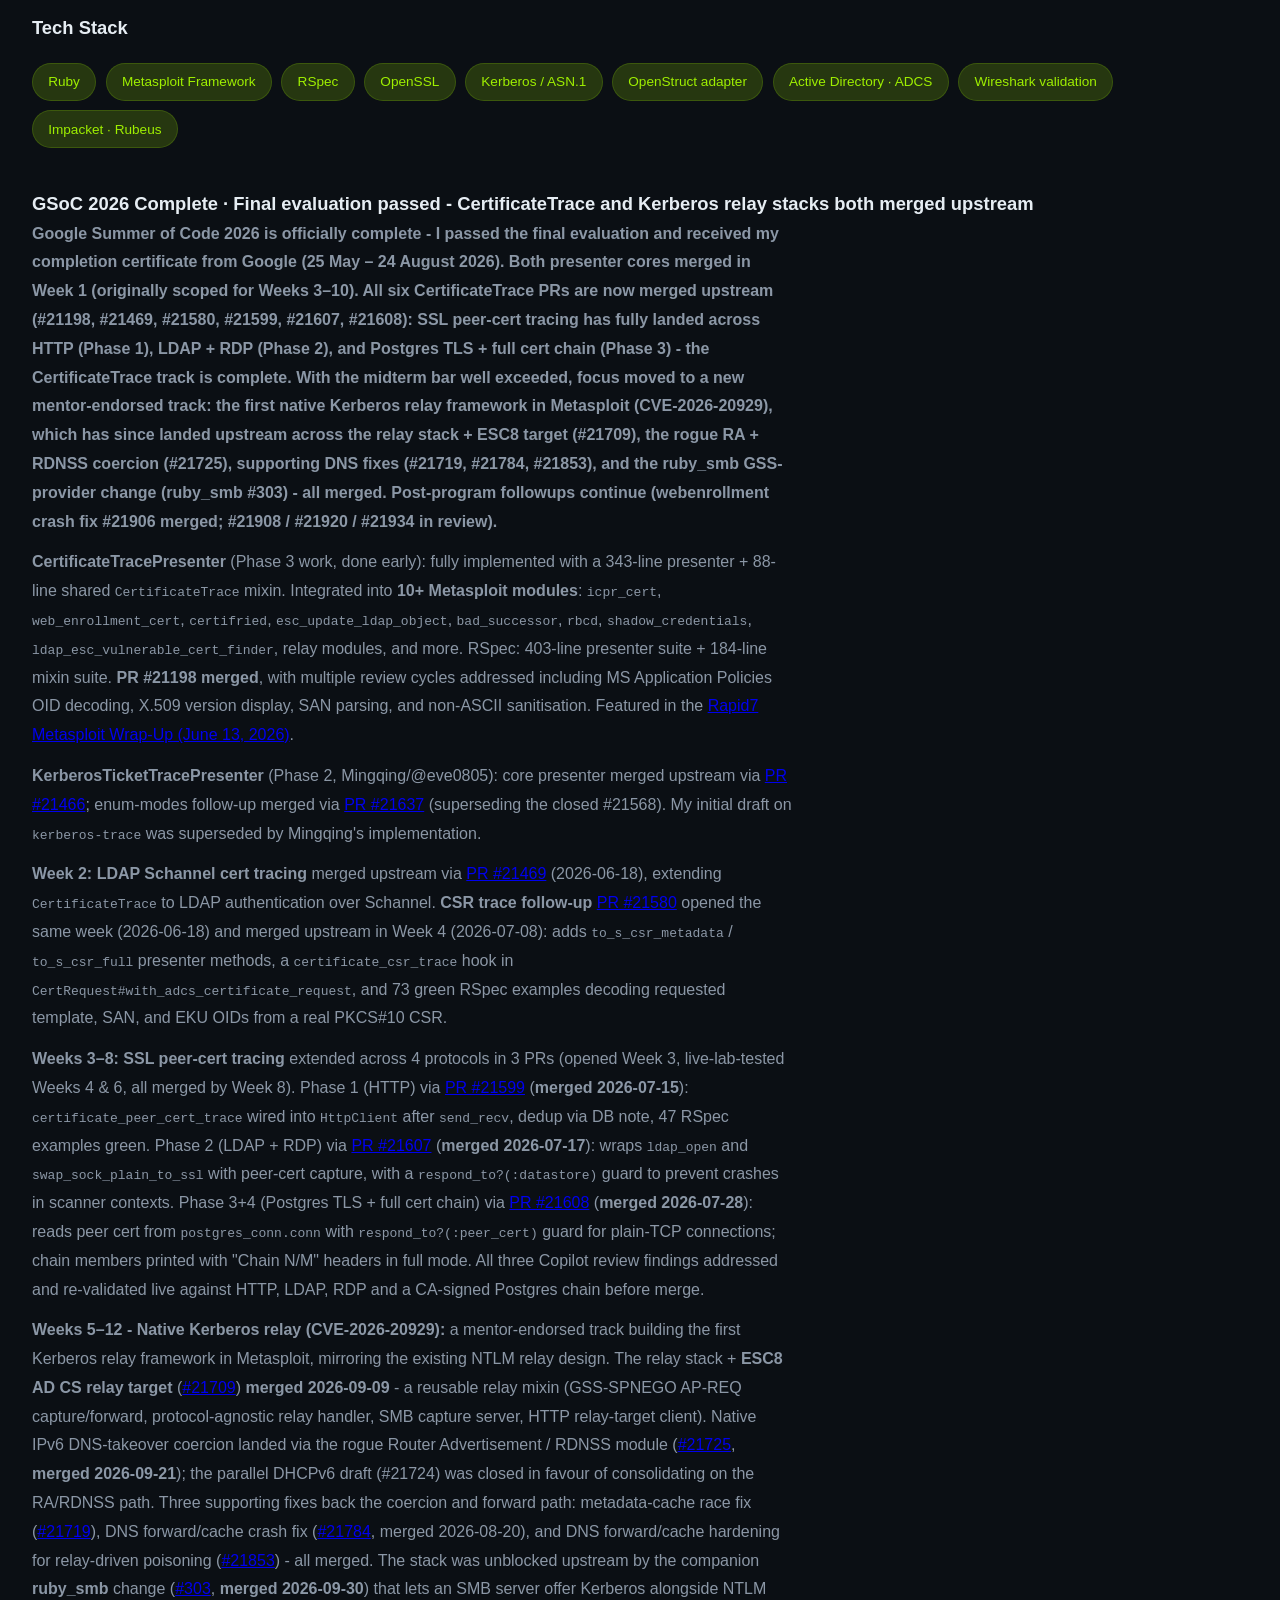
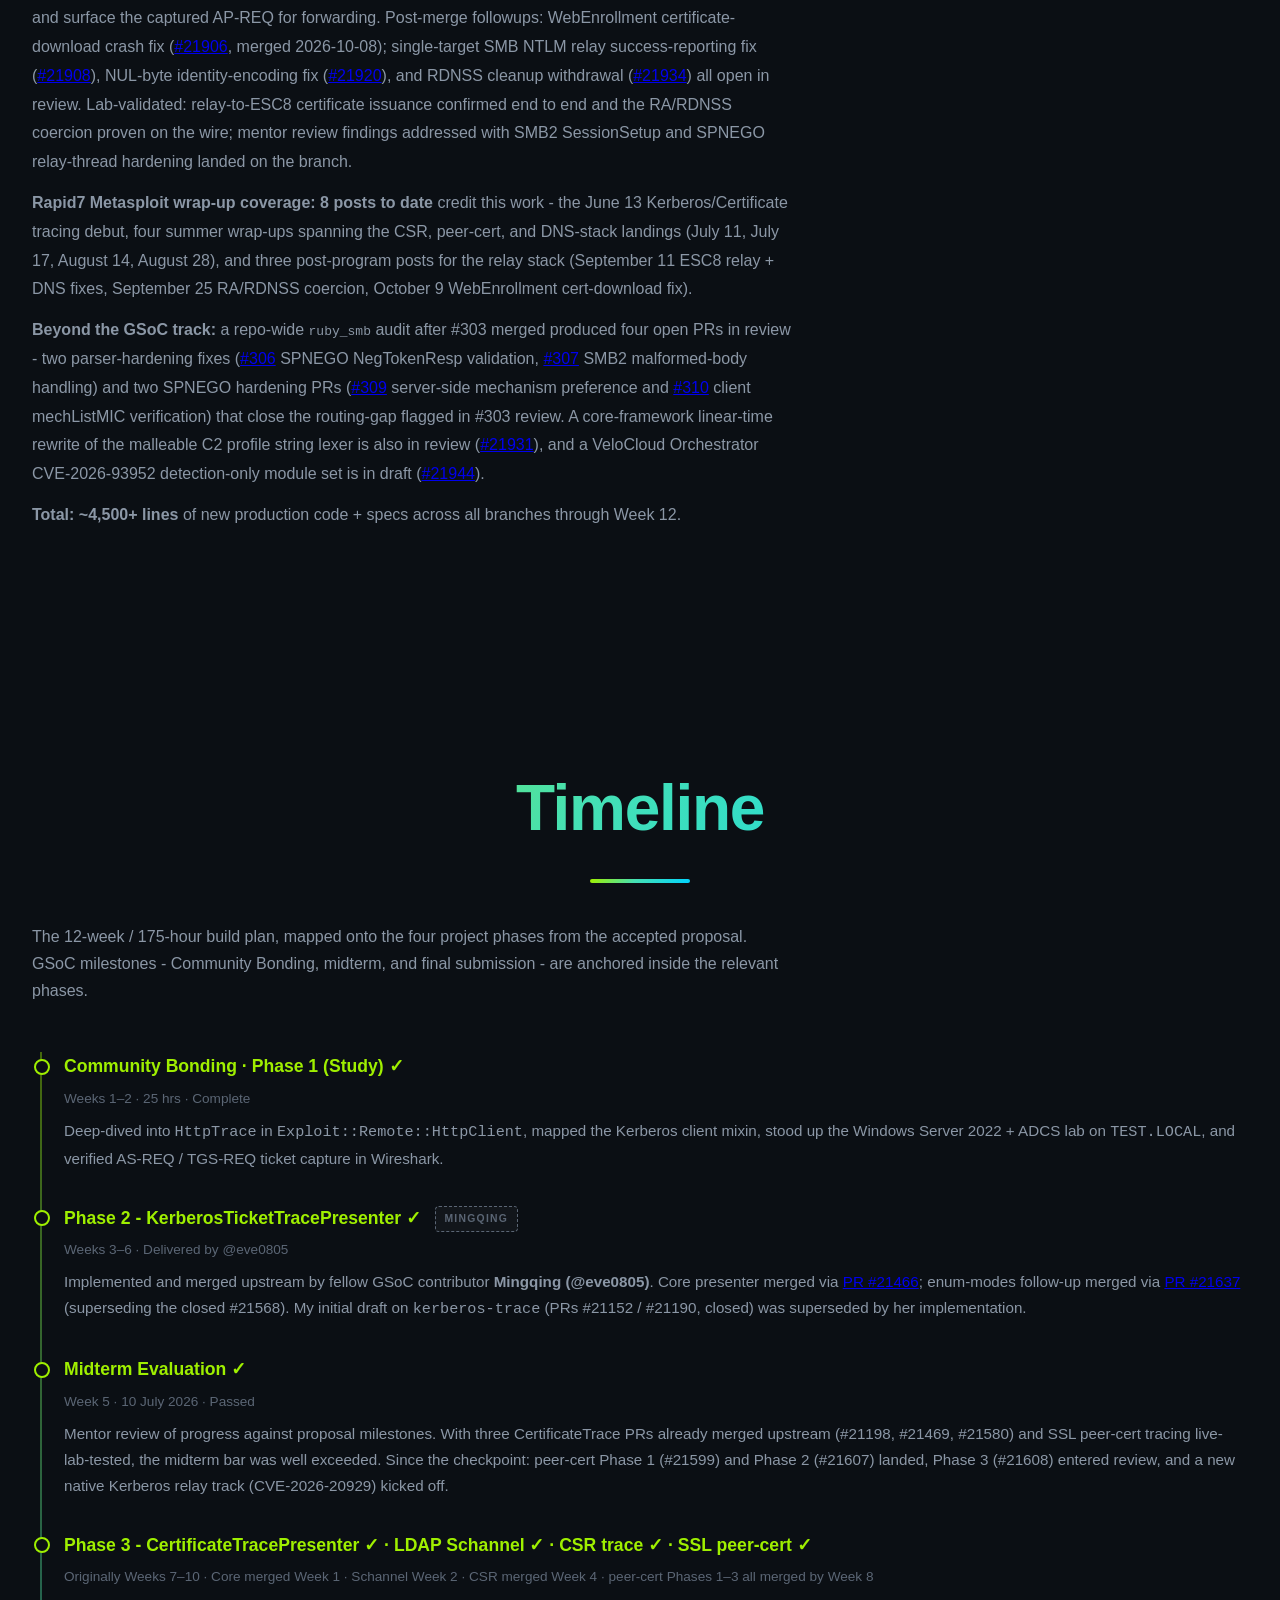
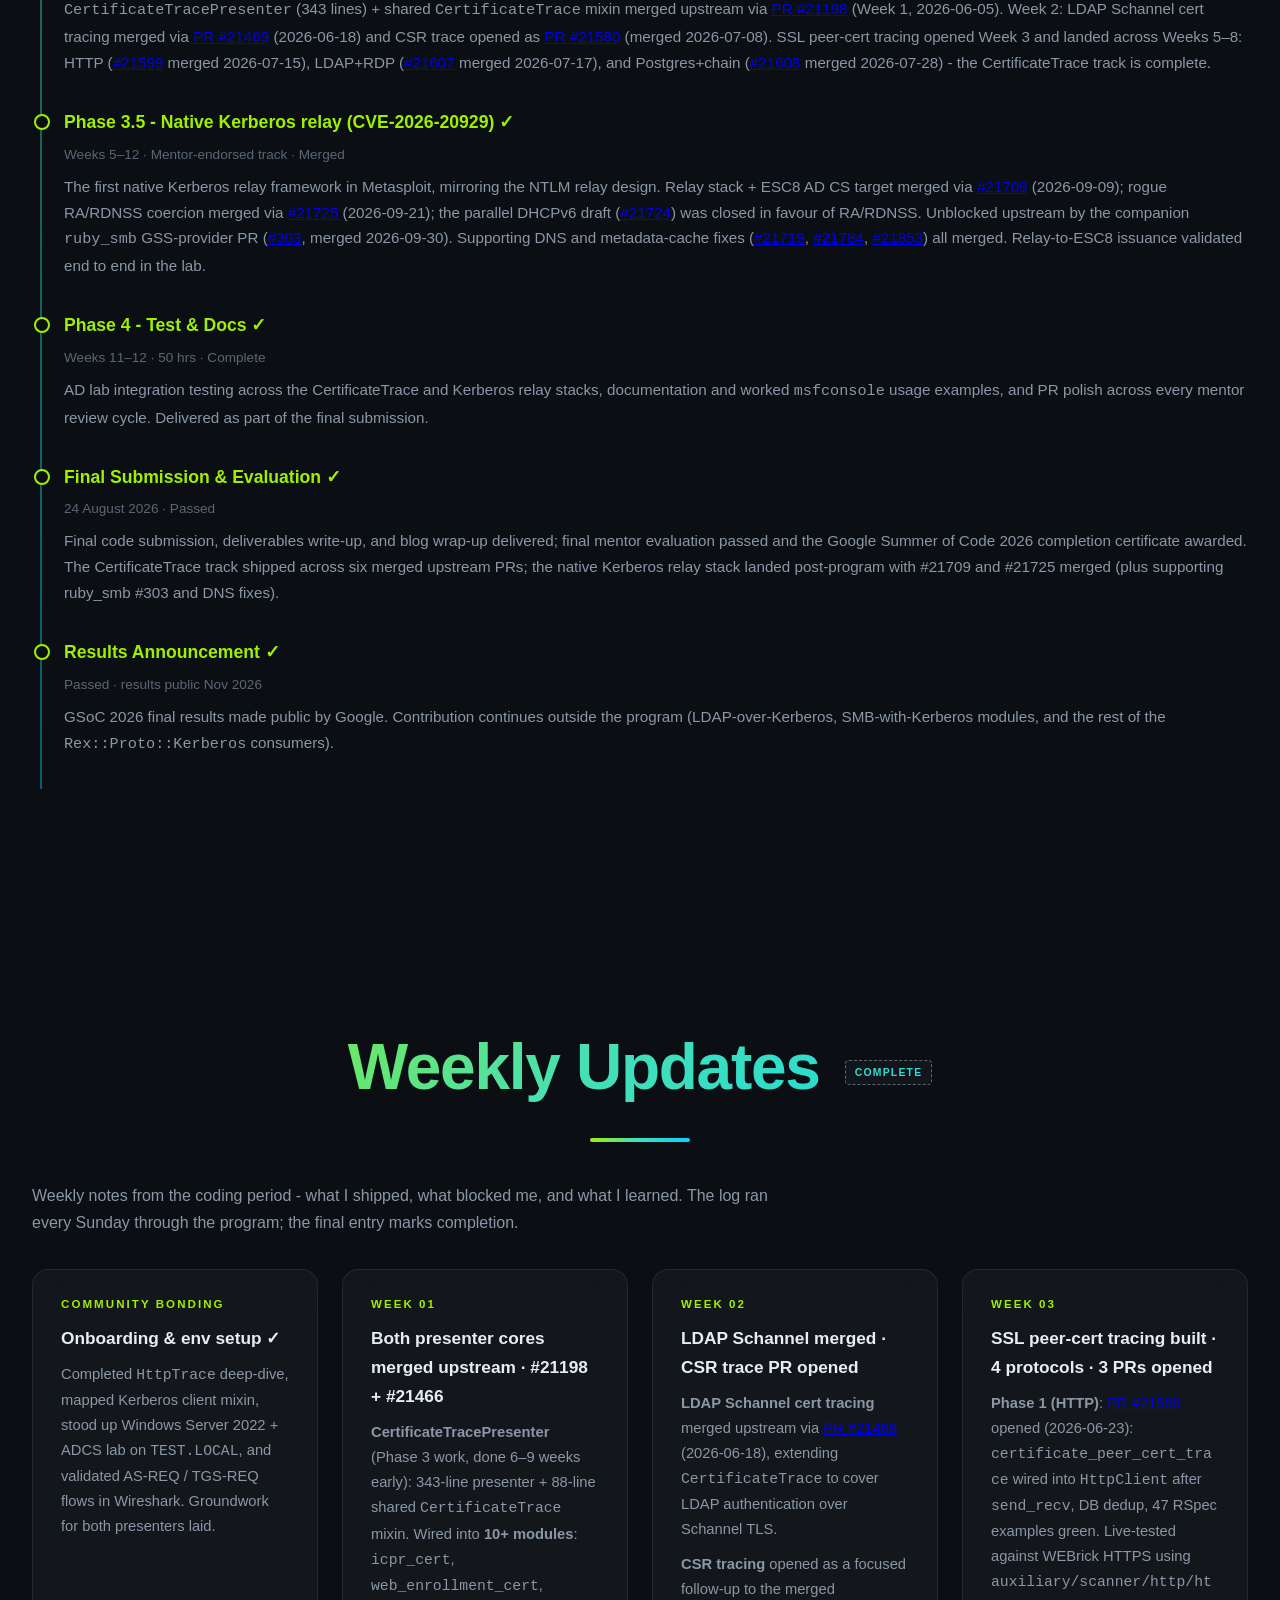
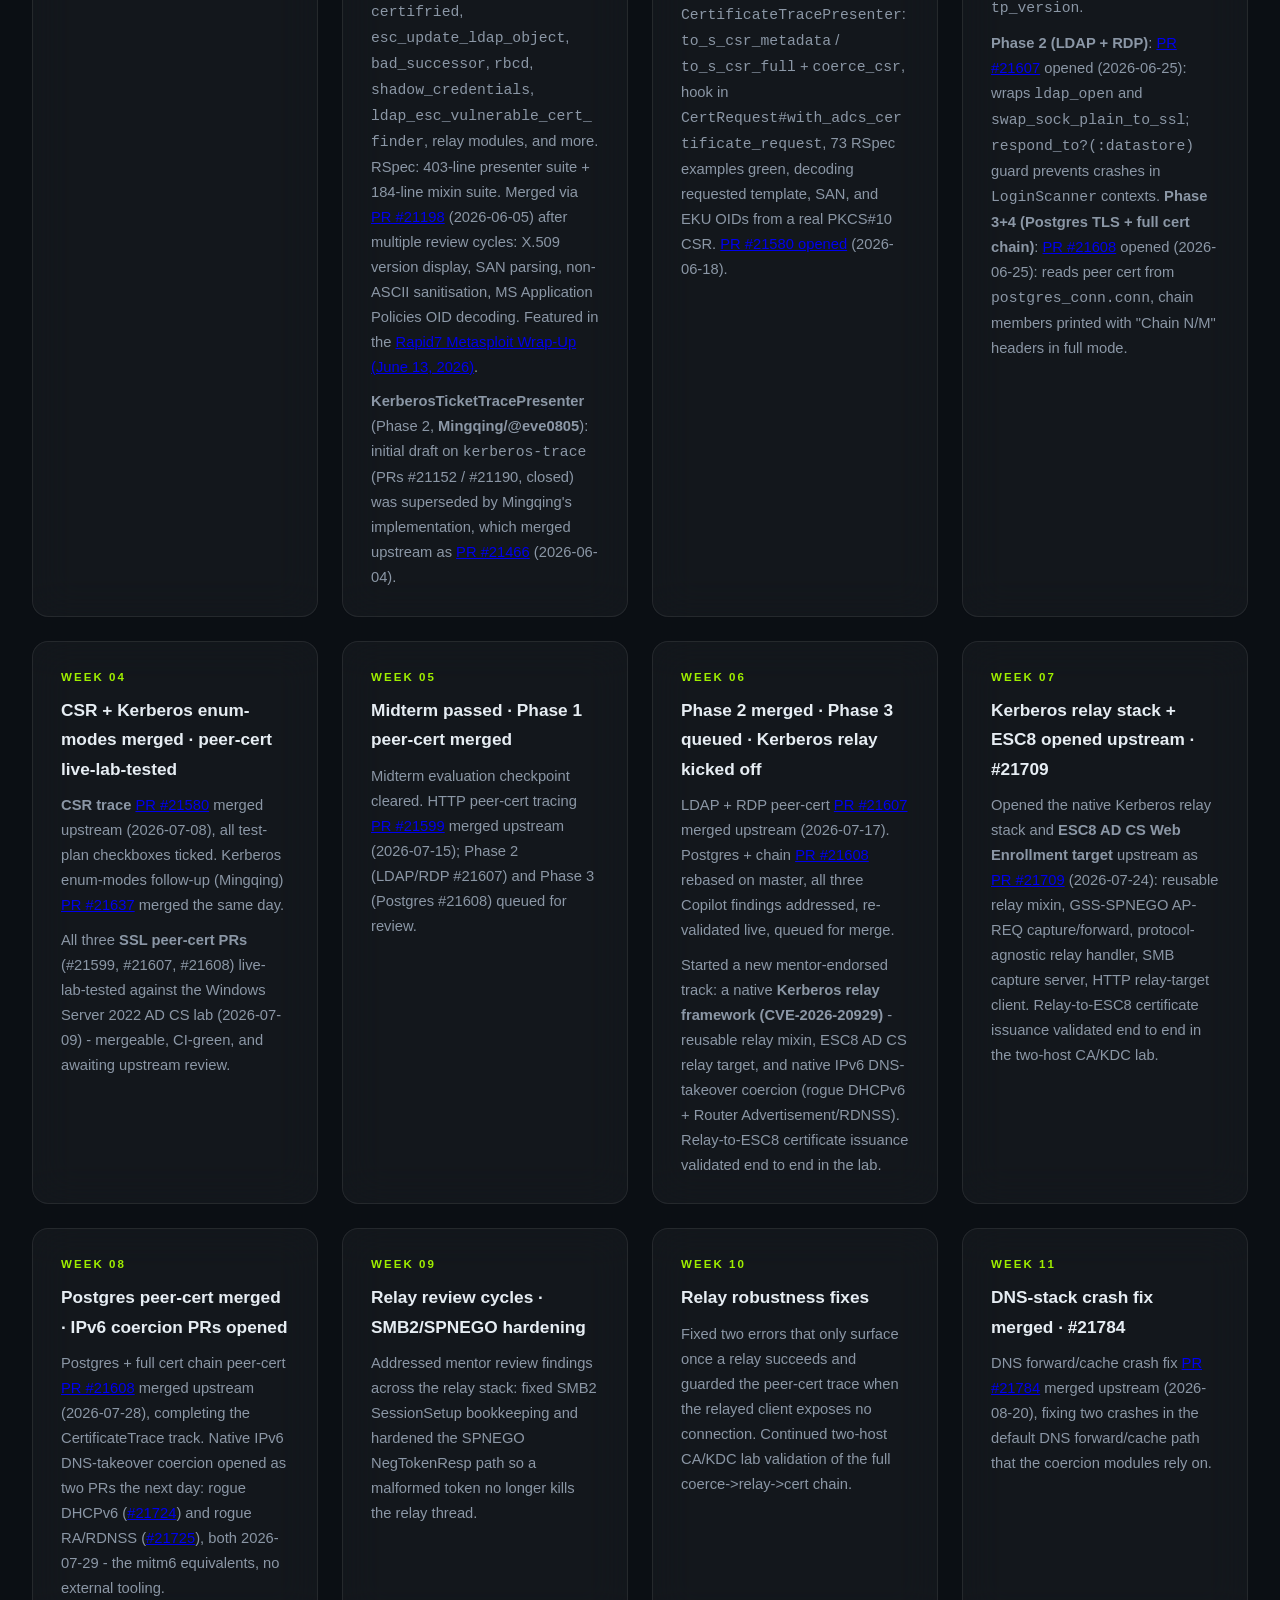
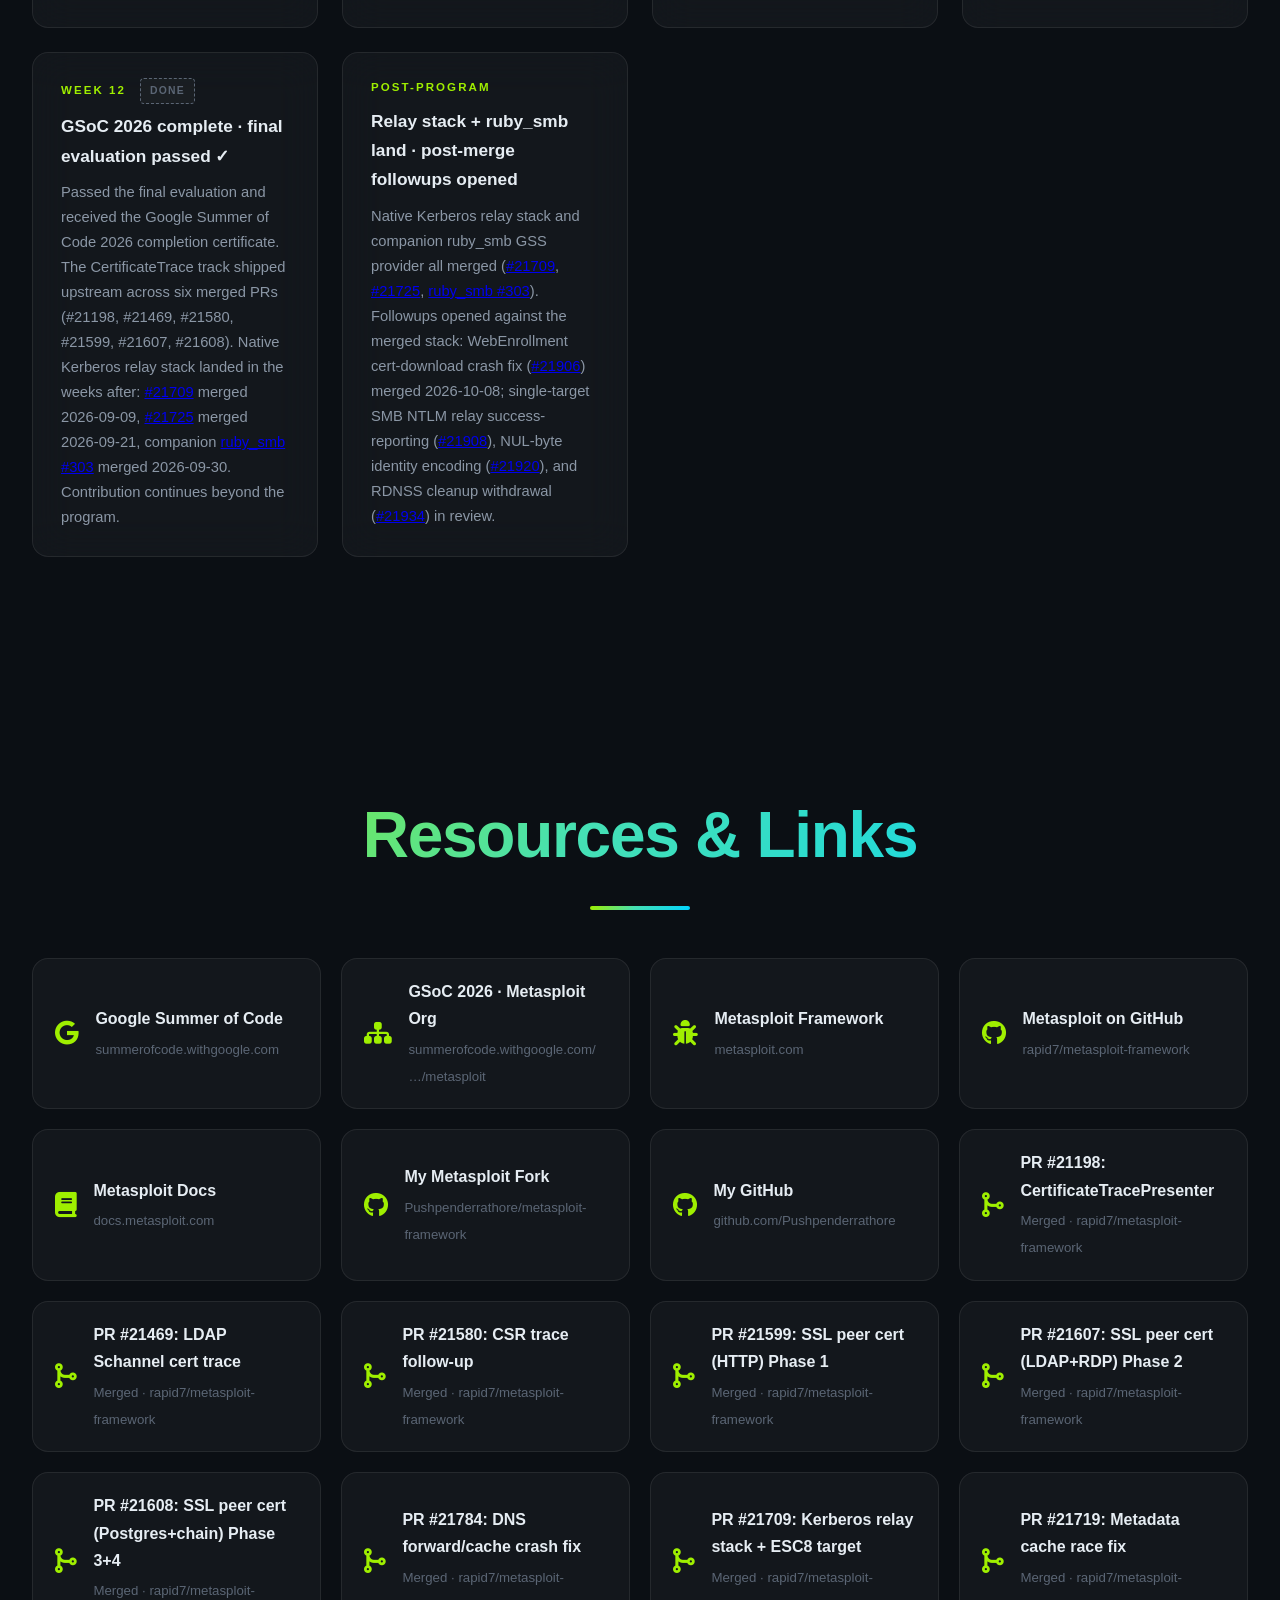
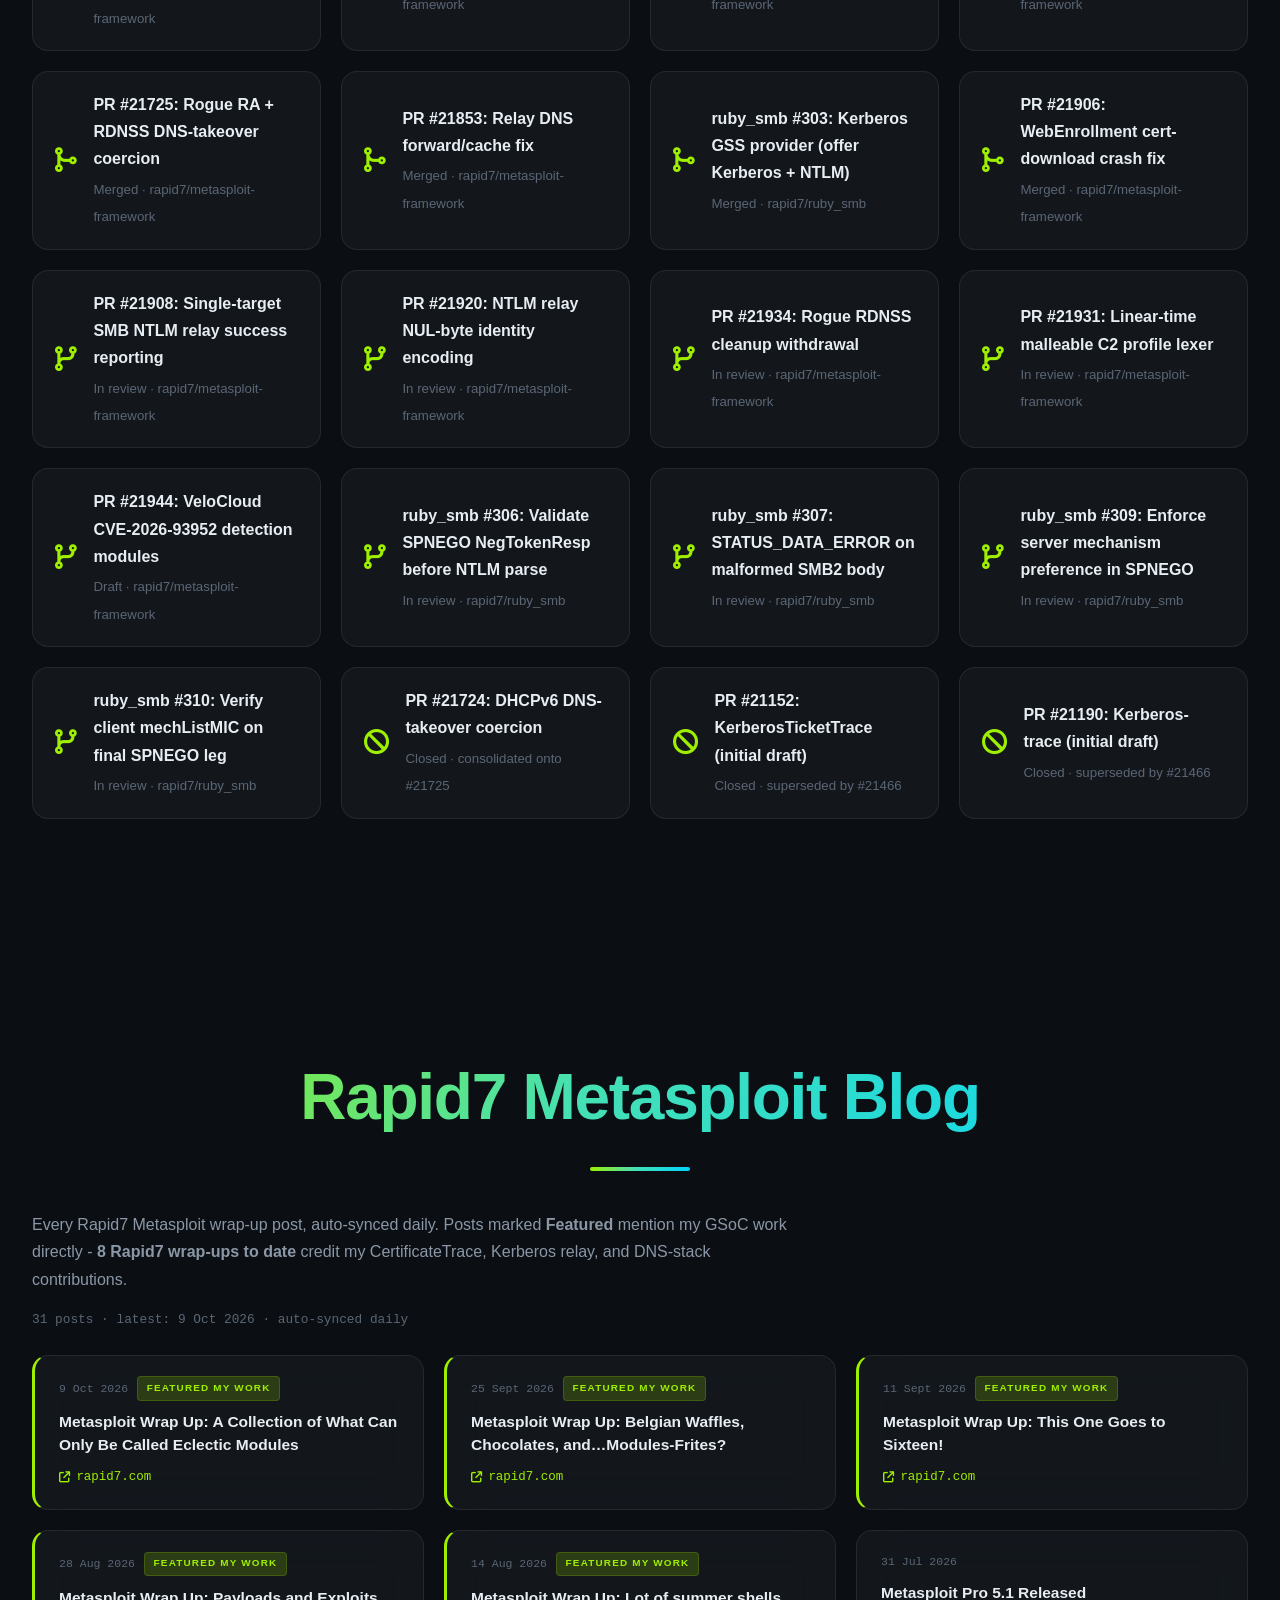
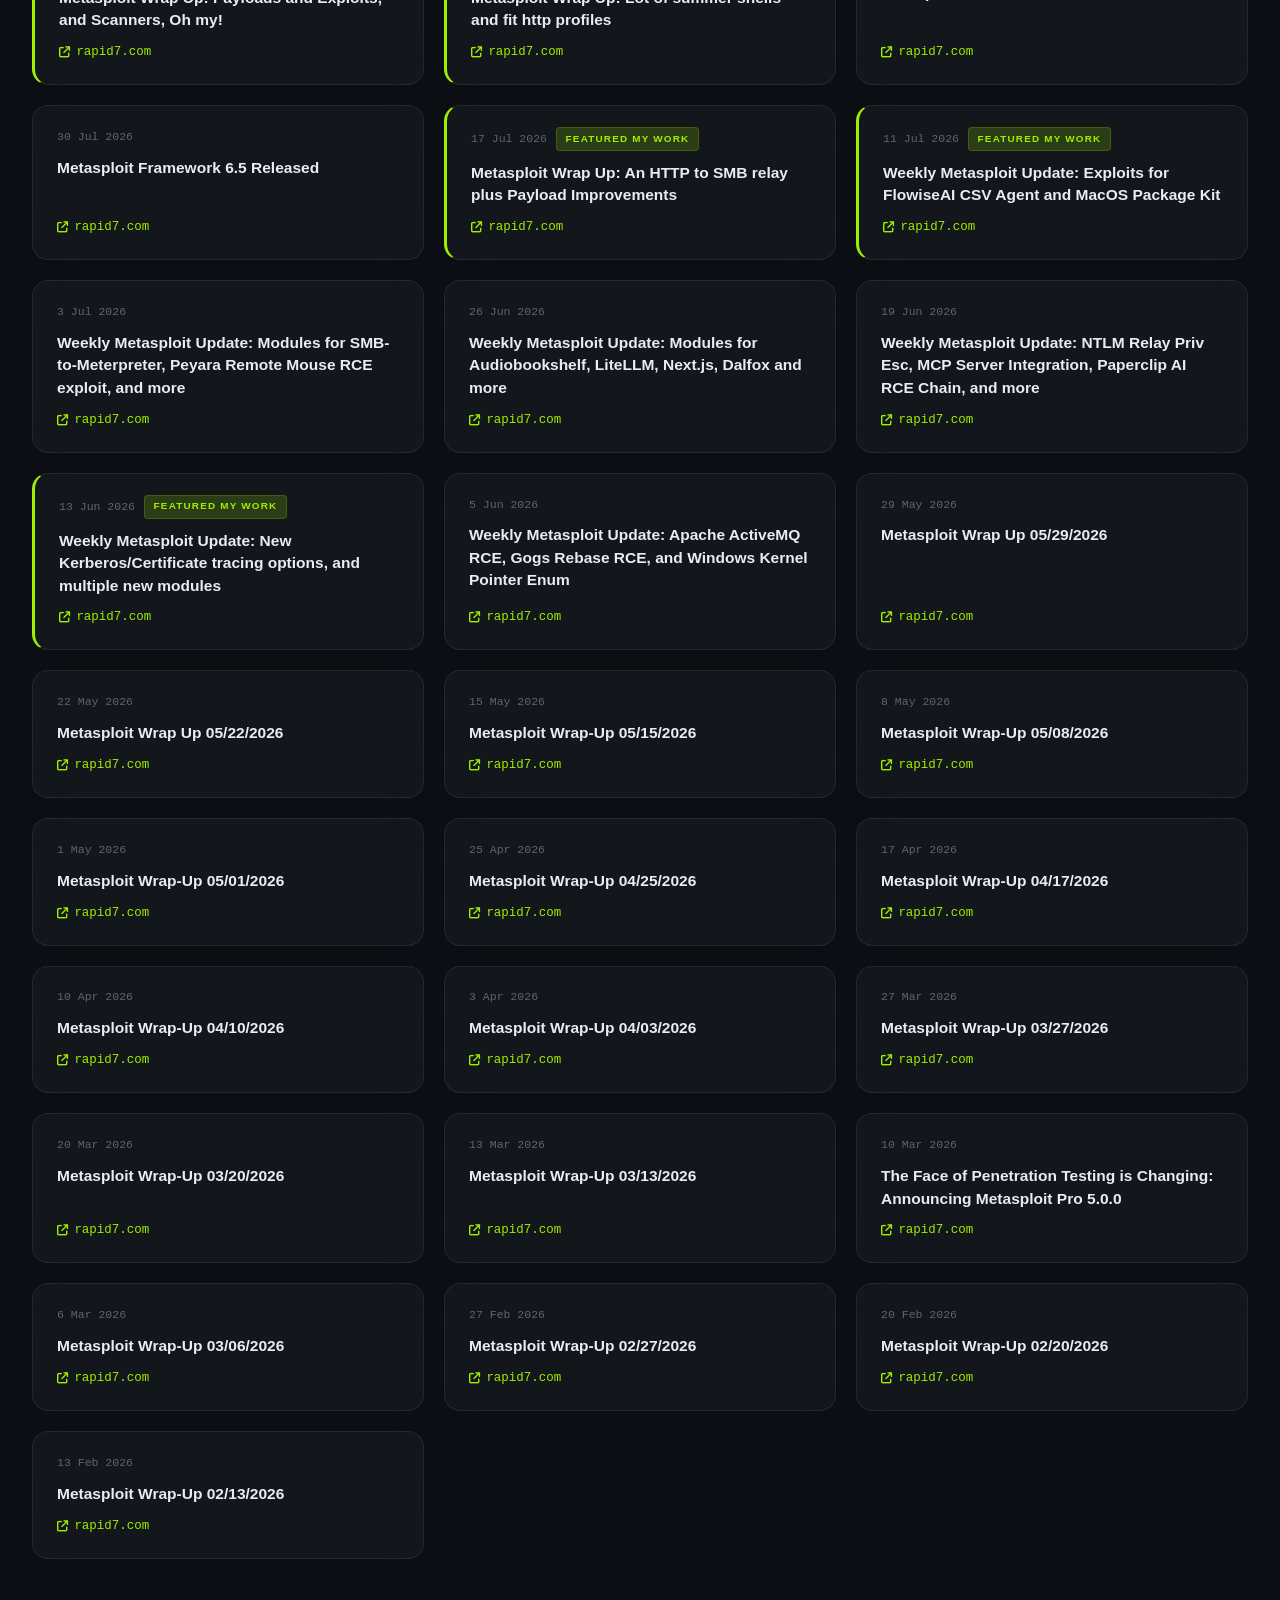
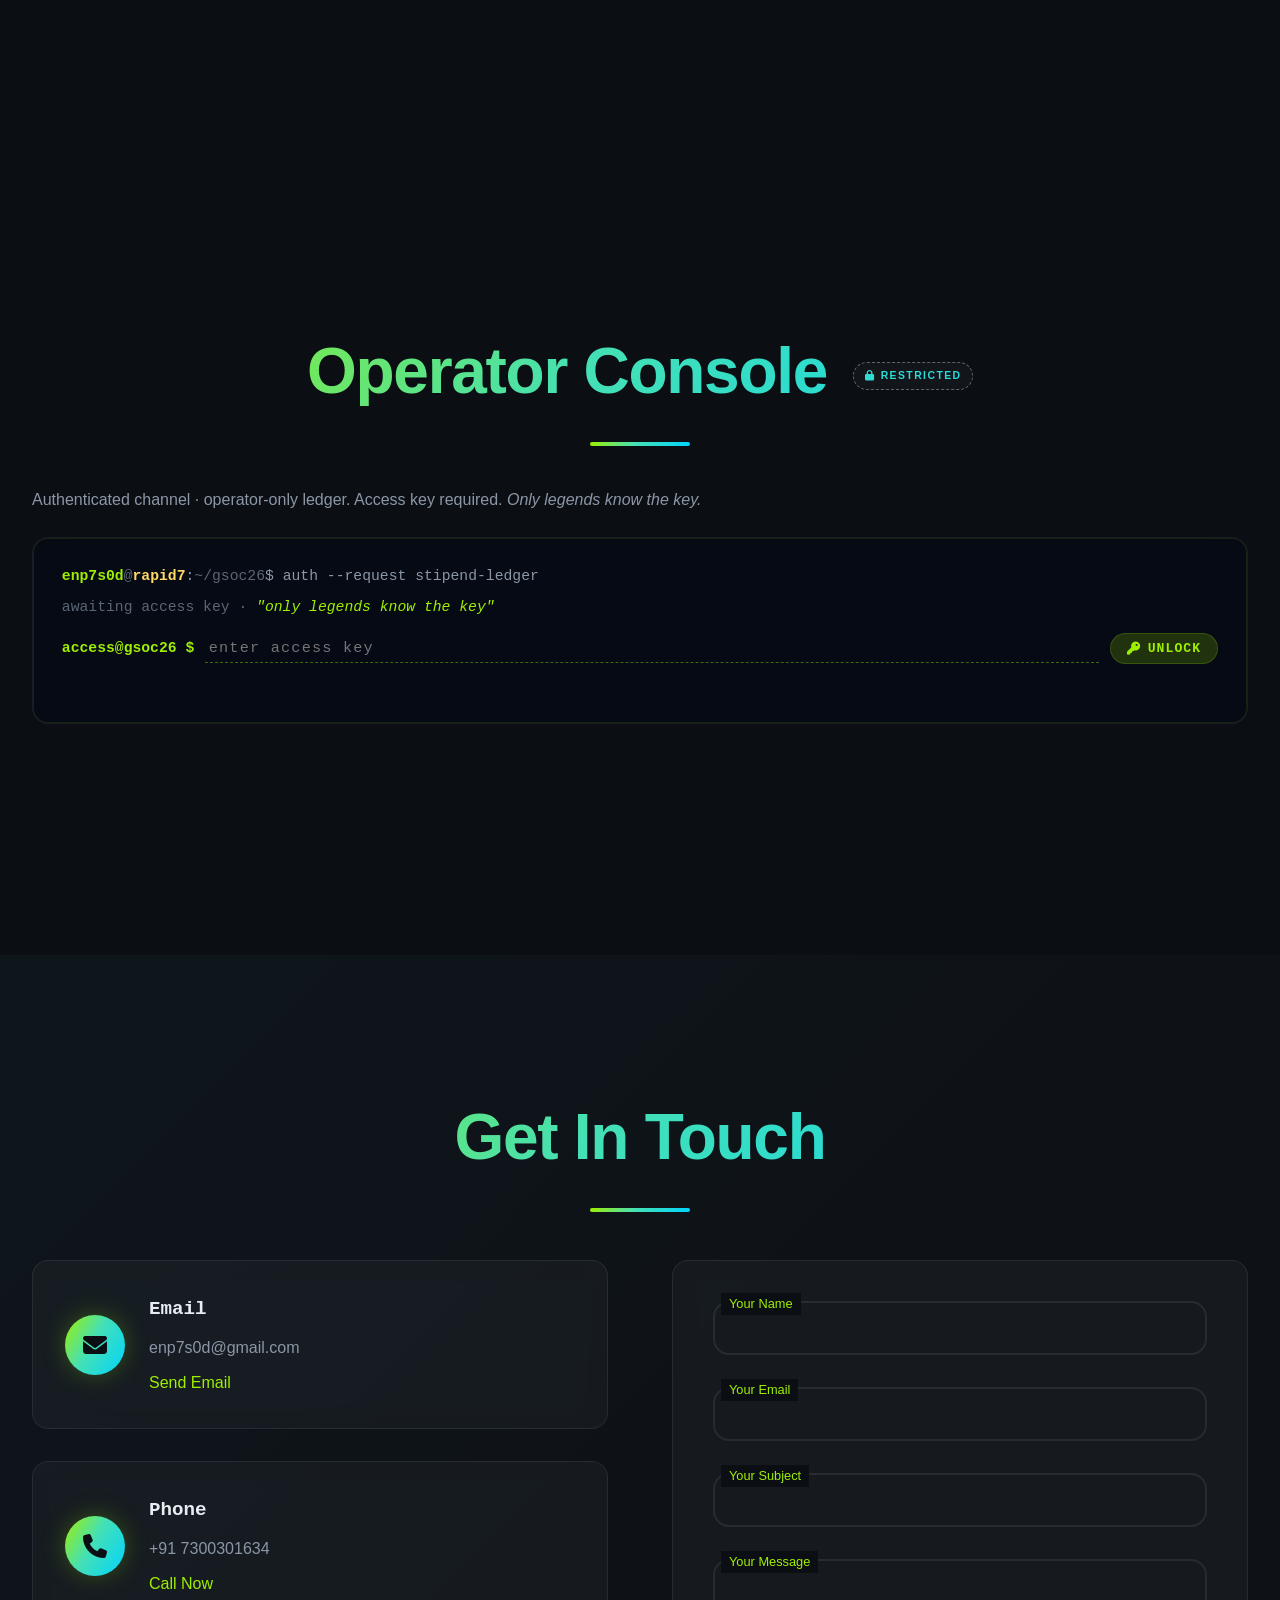
==== commit adf67b80: "Correct ruby_smb #306/#307 status from 'merged' to 'in review'" ====
--- a/gsoc.html
+++ b/gsoc.html
@@ -596,7 +596,7 @@
                     <strong>Rapid7 Metasploit wrap-up coverage: 8 posts to date</strong> credit this work - the June 13 Kerberos/Certificate tracing debut, four summer wrap-ups spanning the CSR, peer-cert, and DNS-stack landings (July 11, July 17, August 14, August 28), and three post-program posts for the relay stack (September 11 ESC8 relay + DNS fixes, September 25 RA/RDNSS coercion, October 9 WebEnrollment cert-download fix).
                 </p>
                 <p style="color: var(--text-secondary); max-width: 760px; line-height: 1.8; margin-top: 0.75rem;">
-                    <strong>Beyond the GSoC track:</strong> a repo-wide <code>ruby_smb</code> audit after #303 merged produced two merged fixes (<a href="https://github.com/rapid7/ruby_smb/pull/306" target="_blank" rel="noopener">#306</a> SPNEGO NegTokenResp validation, <a href="https://github.com/rapid7/ruby_smb/pull/307" target="_blank" rel="noopener">#307</a> SMB2 malformed-body handling), plus two SPNEGO hardening PRs (<a href="https://github.com/rapid7/ruby_smb/pull/309" target="_blank" rel="noopener">#309</a> server-side mechanism preference and <a href="https://github.com/rapid7/ruby_smb/pull/310" target="_blank" rel="noopener">#310</a> client mechListMIC verification), closing the routing-gap flagged in #303 review. A core-framework linear-time rewrite of the malleable C2 profile string lexer is also in review (<a href="https://github.com/rapid7/metasploit-framework/pull/21931" target="_blank" rel="noopener">#21931</a>), and a VeloCloud Orchestrator CVE-2026-93952 detection-only module set is in draft (<a href="https://github.com/rapid7/metasploit-framework/pull/21944" target="_blank" rel="noopener">#21944</a>).
+                    <strong>Beyond the GSoC track:</strong> a repo-wide <code>ruby_smb</code> audit after #303 merged produced four open PRs in review - two parser-hardening fixes (<a href="https://github.com/rapid7/ruby_smb/pull/306" target="_blank" rel="noopener">#306</a> SPNEGO NegTokenResp validation, <a href="https://github.com/rapid7/ruby_smb/pull/307" target="_blank" rel="noopener">#307</a> SMB2 malformed-body handling) and two SPNEGO hardening PRs (<a href="https://github.com/rapid7/ruby_smb/pull/309" target="_blank" rel="noopener">#309</a> server-side mechanism preference and <a href="https://github.com/rapid7/ruby_smb/pull/310" target="_blank" rel="noopener">#310</a> client mechListMIC verification) that close the routing-gap flagged in #303 review. A core-framework linear-time rewrite of the malleable C2 profile string lexer is also in review (<a href="https://github.com/rapid7/metasploit-framework/pull/21931" target="_blank" rel="noopener">#21931</a>), and a VeloCloud Orchestrator CVE-2026-93952 detection-only module set is in draft (<a href="https://github.com/rapid7/metasploit-framework/pull/21944" target="_blank" rel="noopener">#21944</a>).
                 </p>
                 <p style="color: var(--text-secondary); max-width: 760px; line-height: 1.8; margin-top: 0.75rem;">
                     <strong>Total: ~4,500+ lines</strong> of new production code + specs across all branches through Week 12.
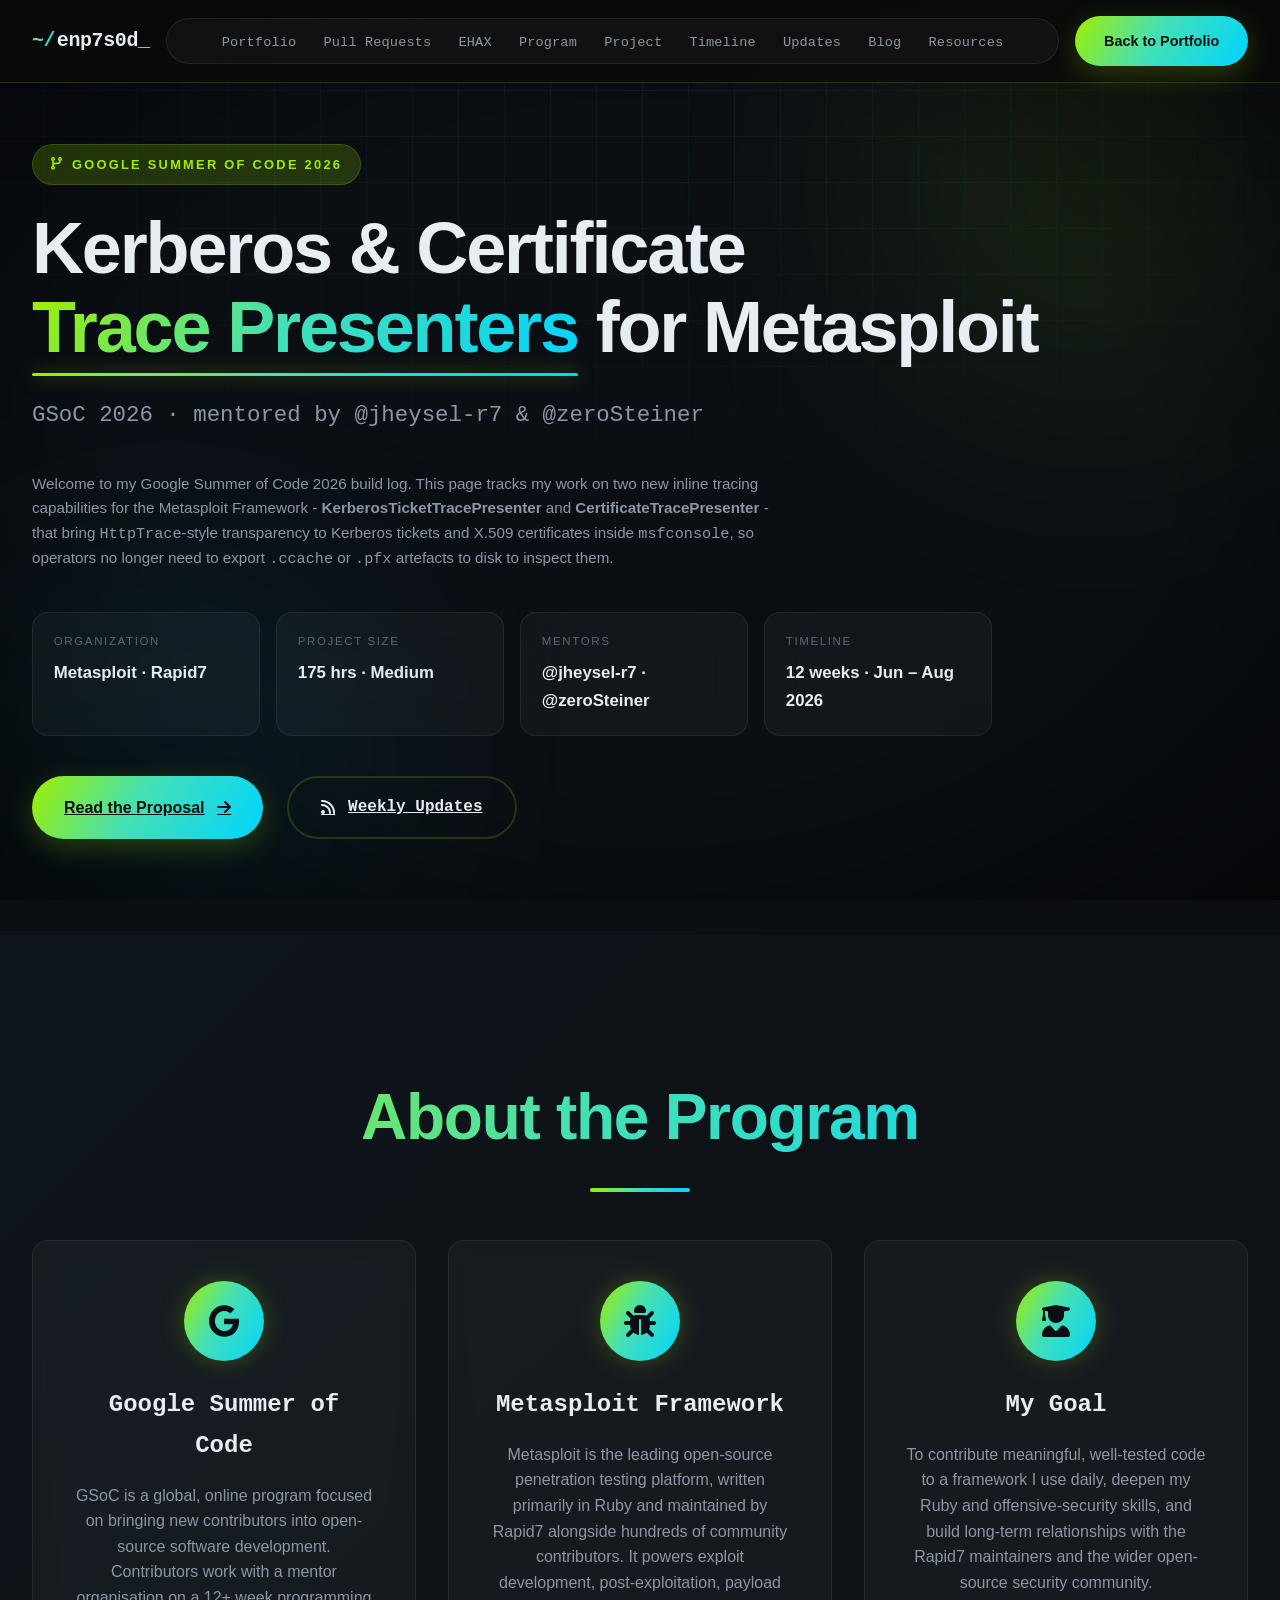
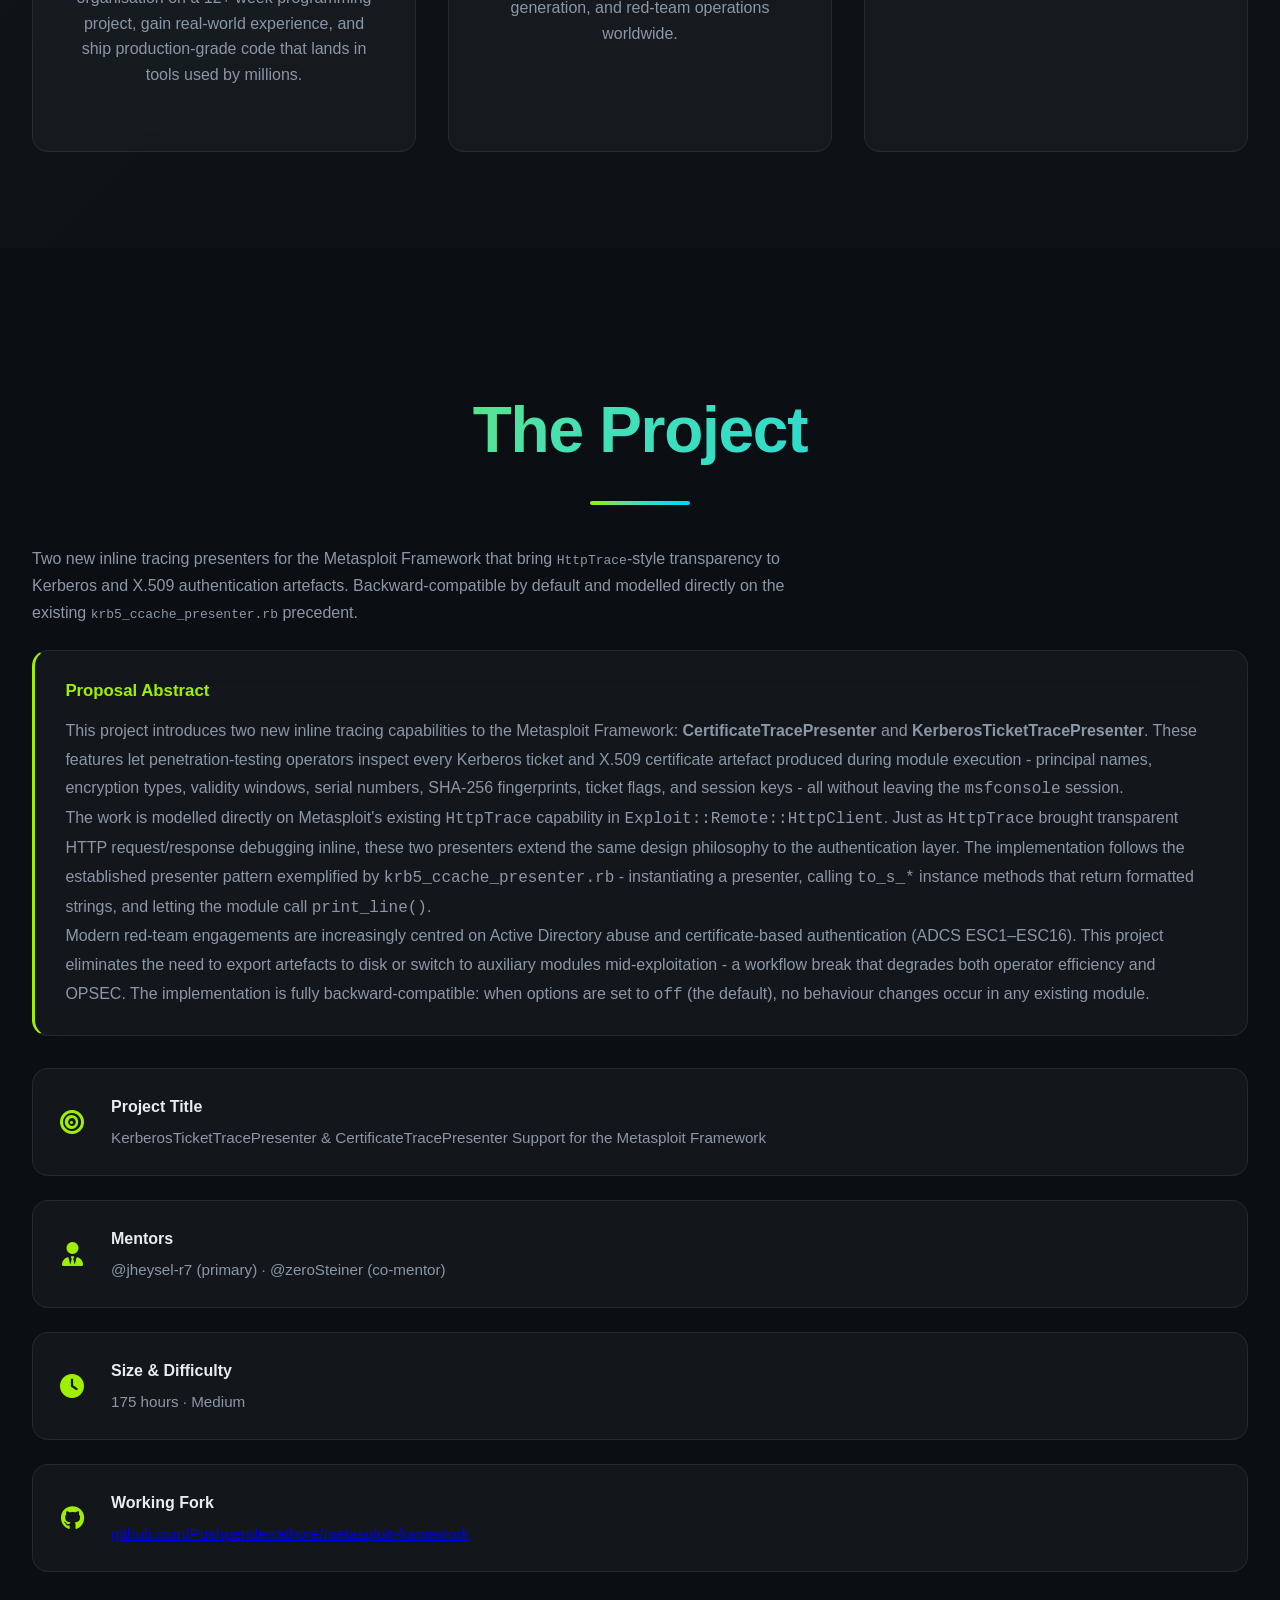
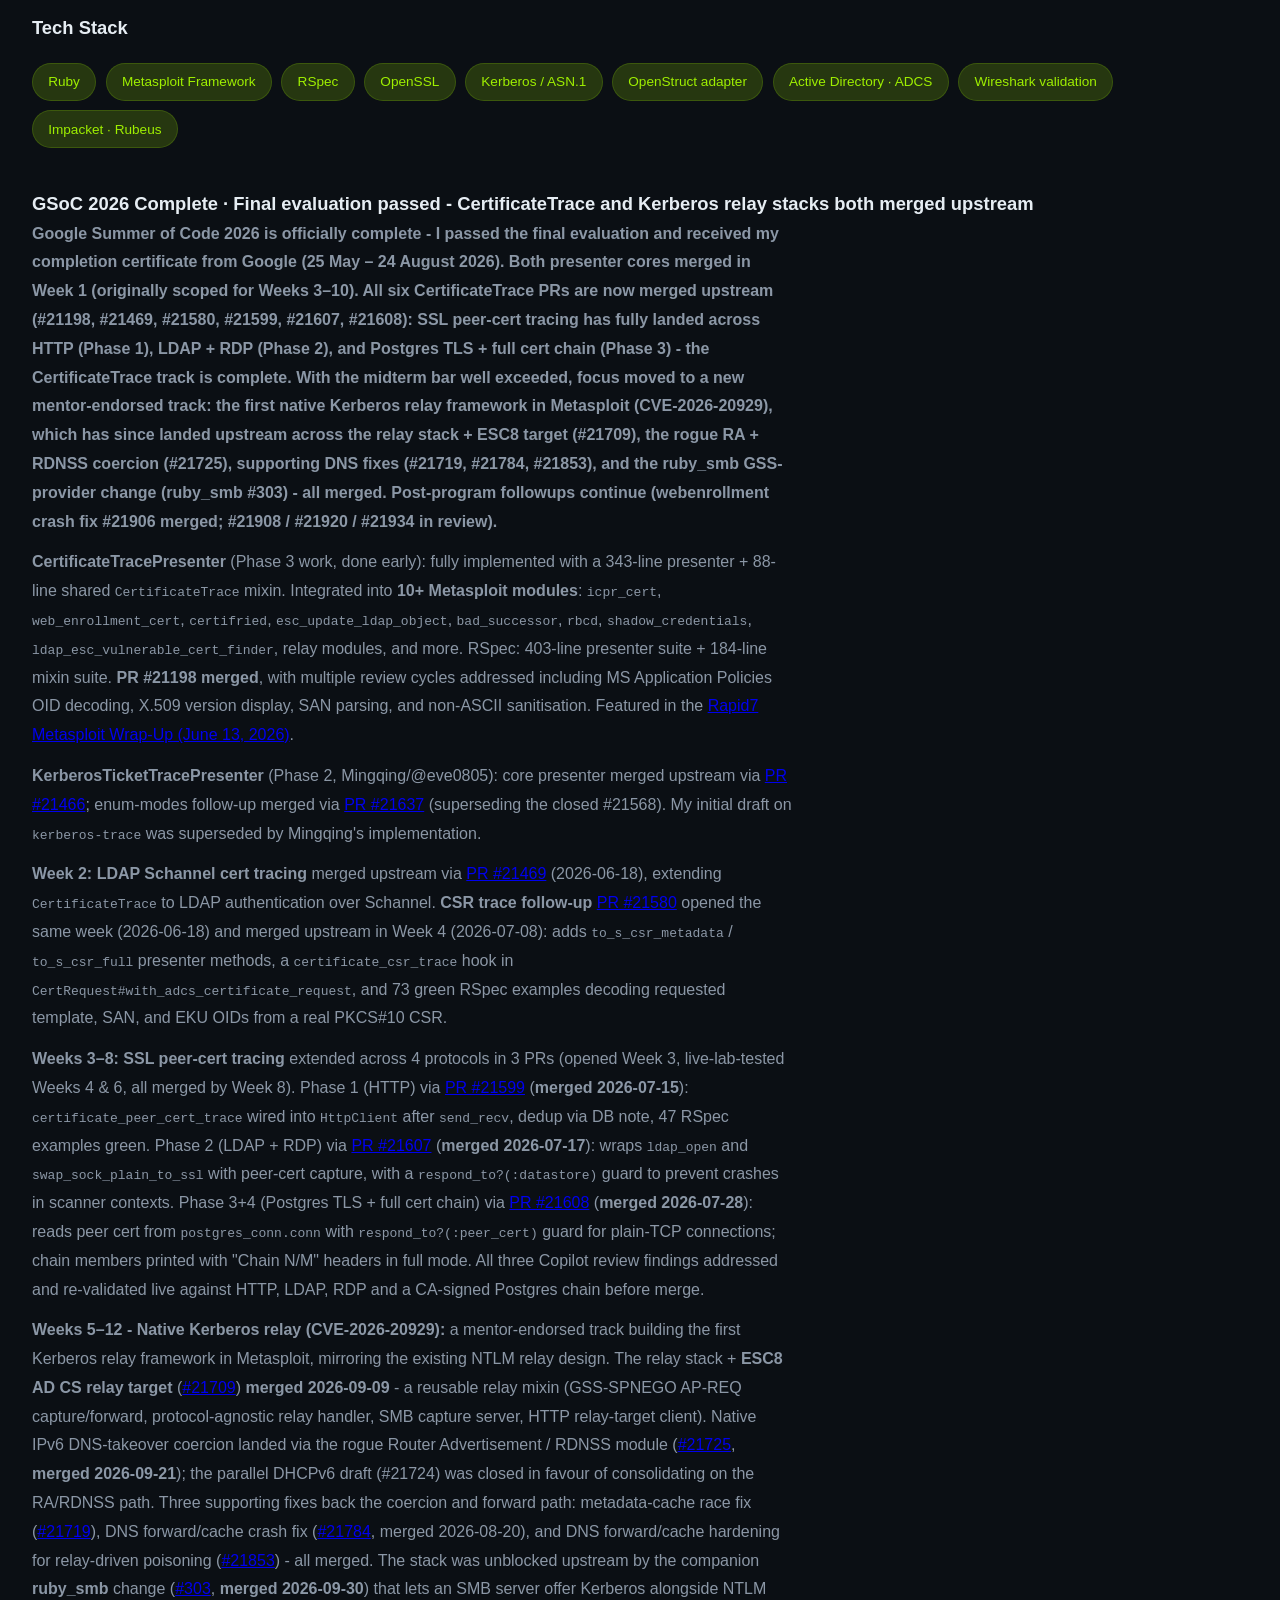
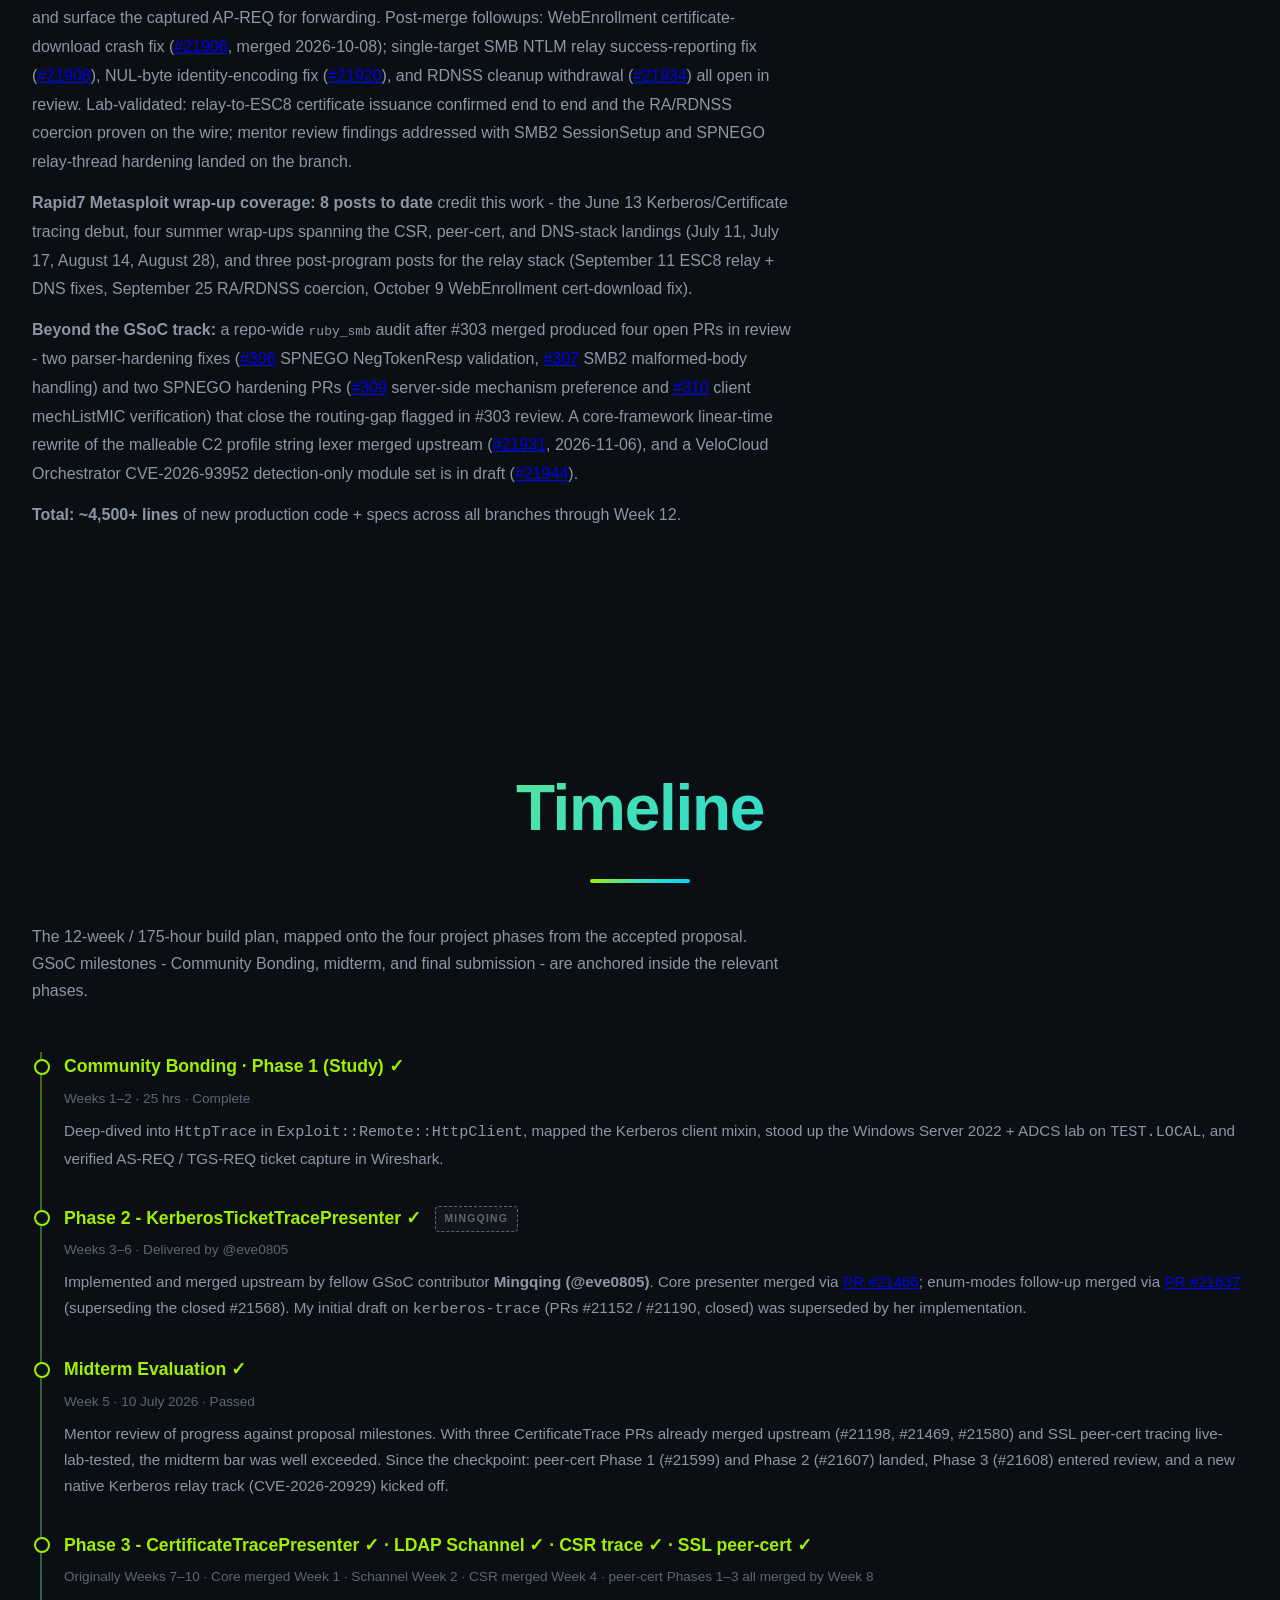
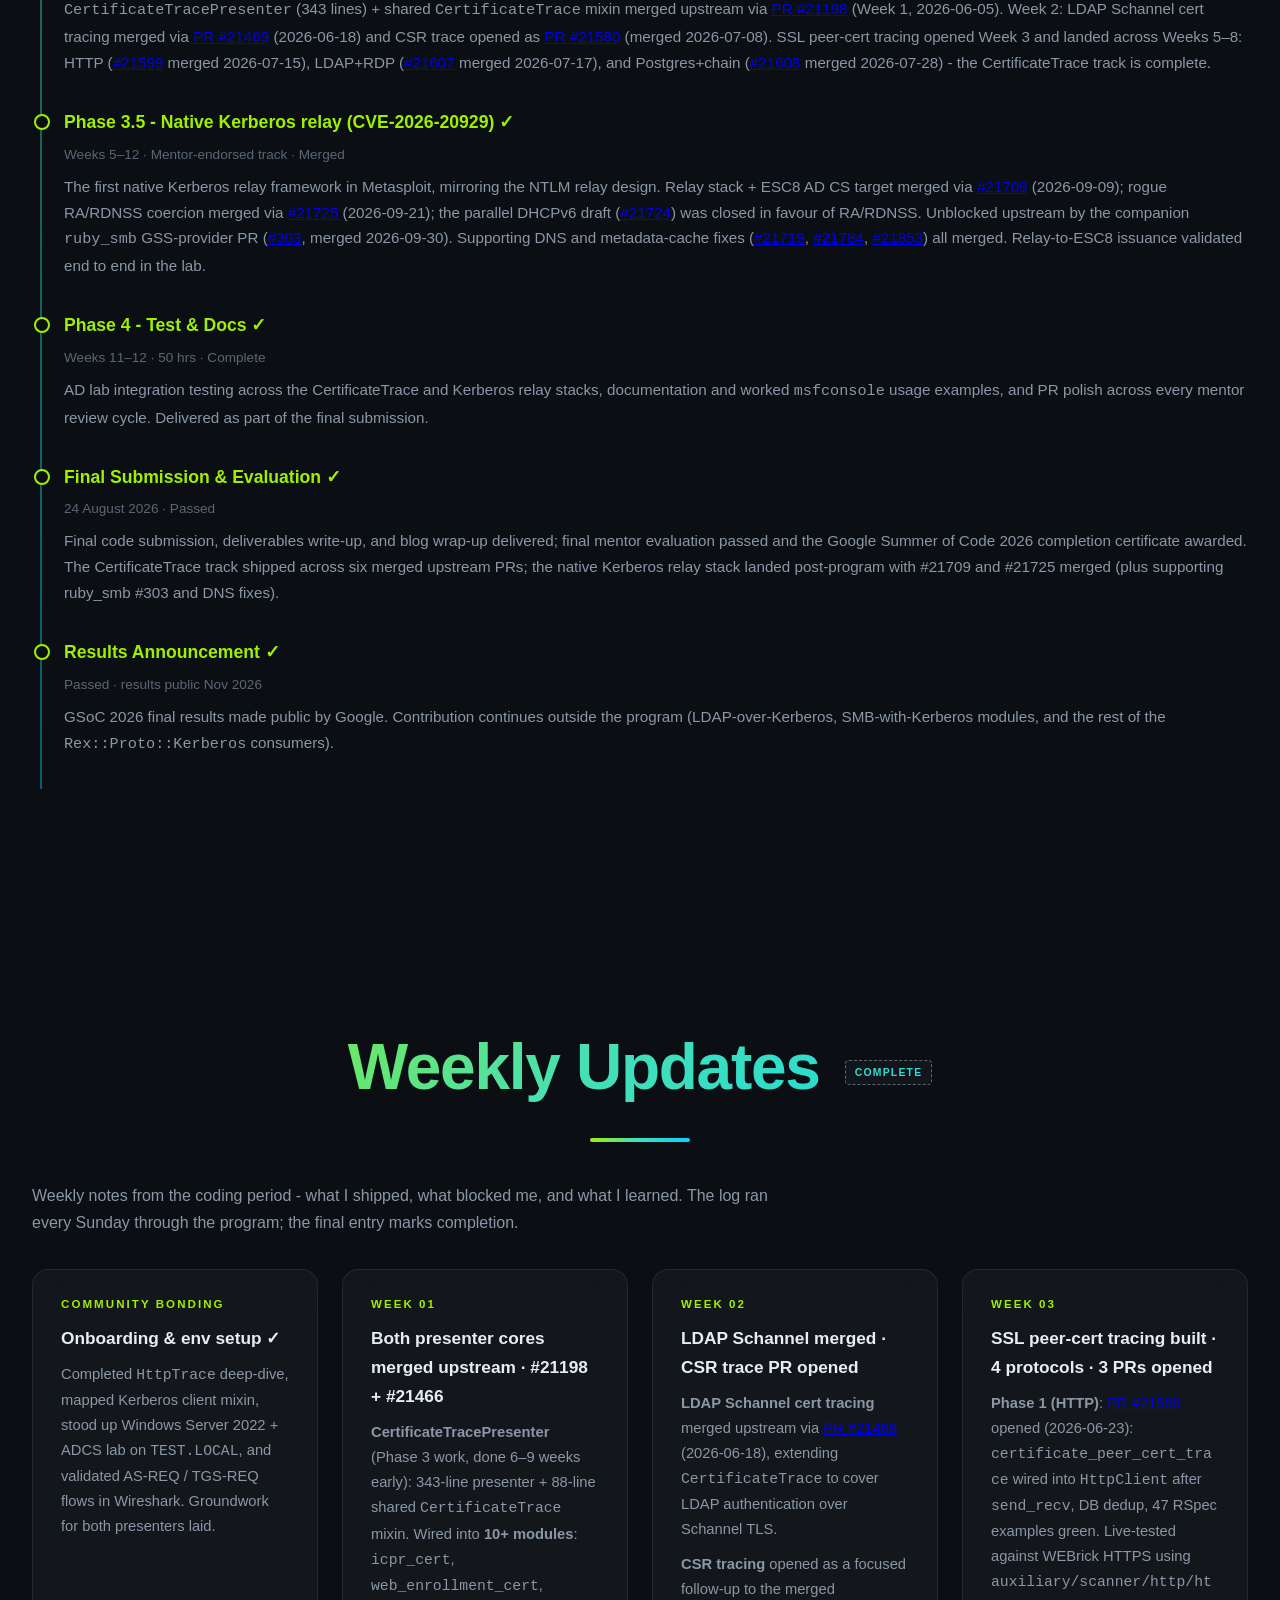
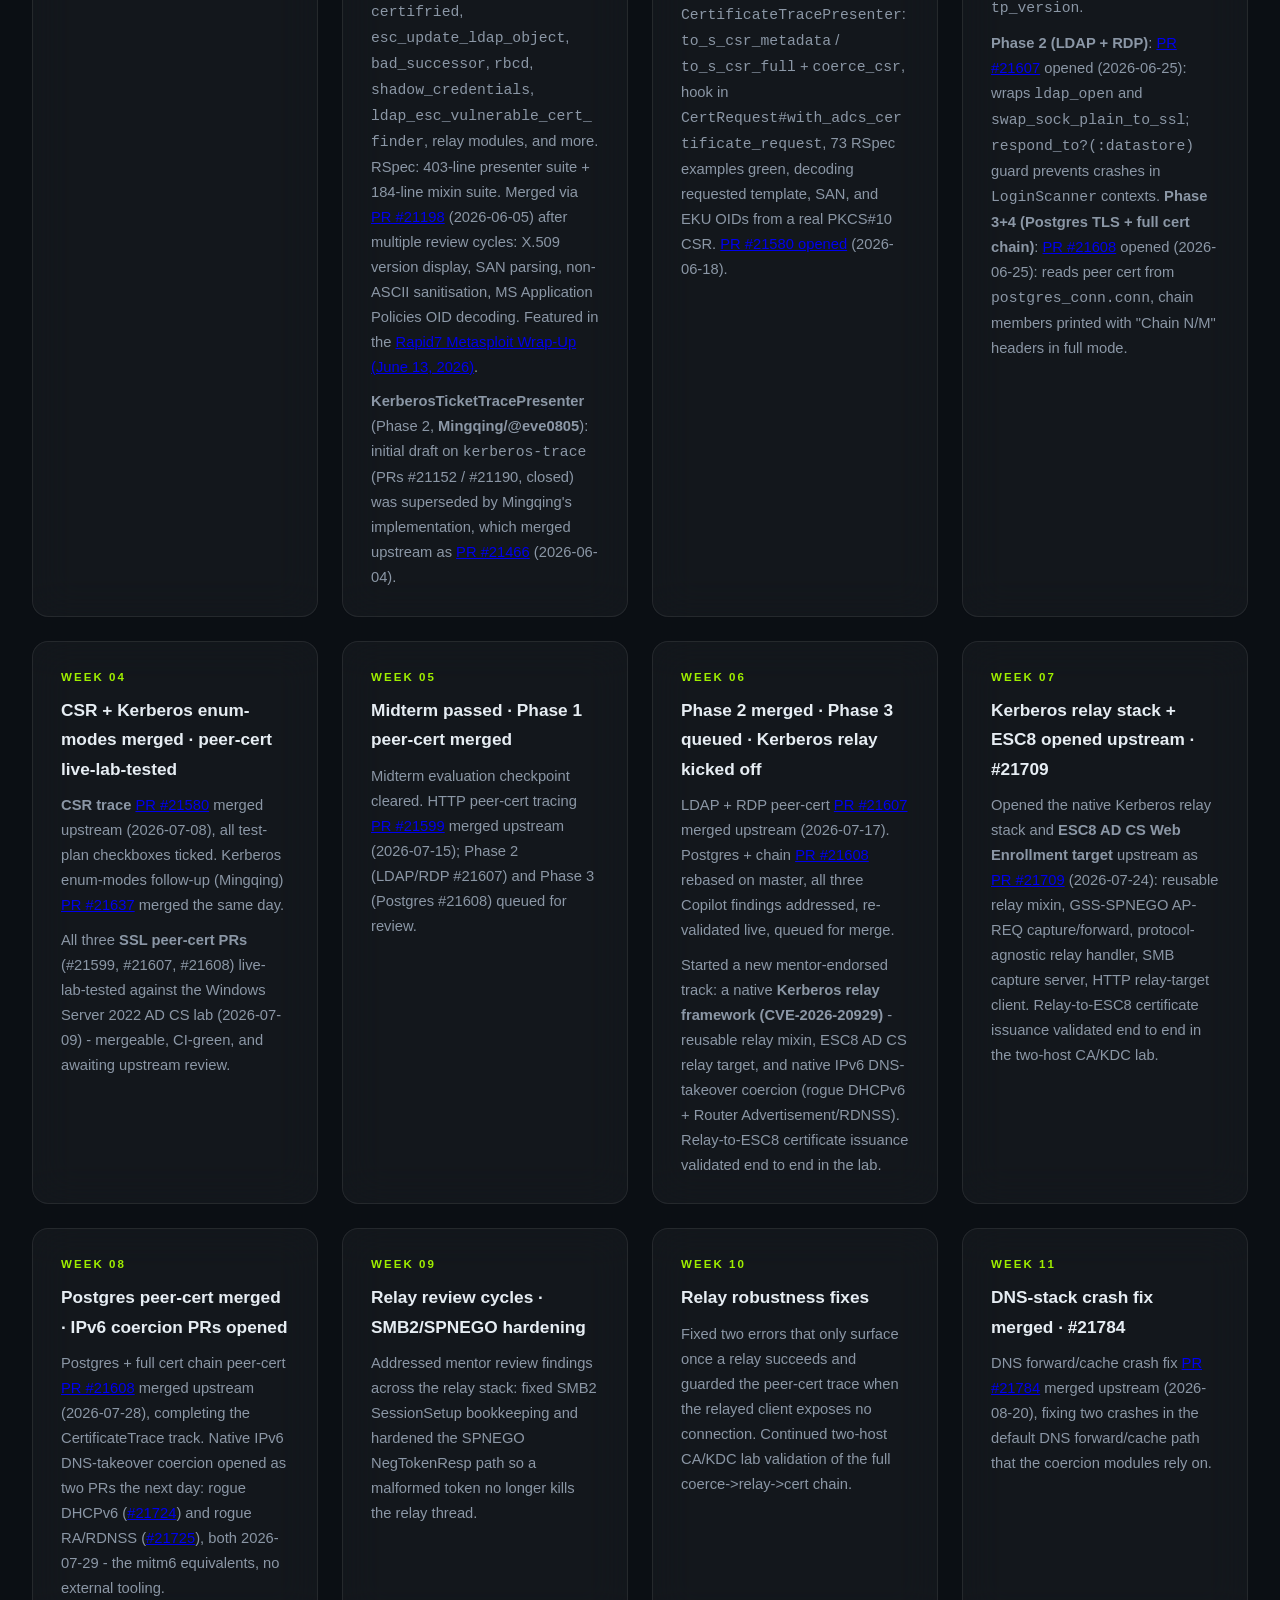
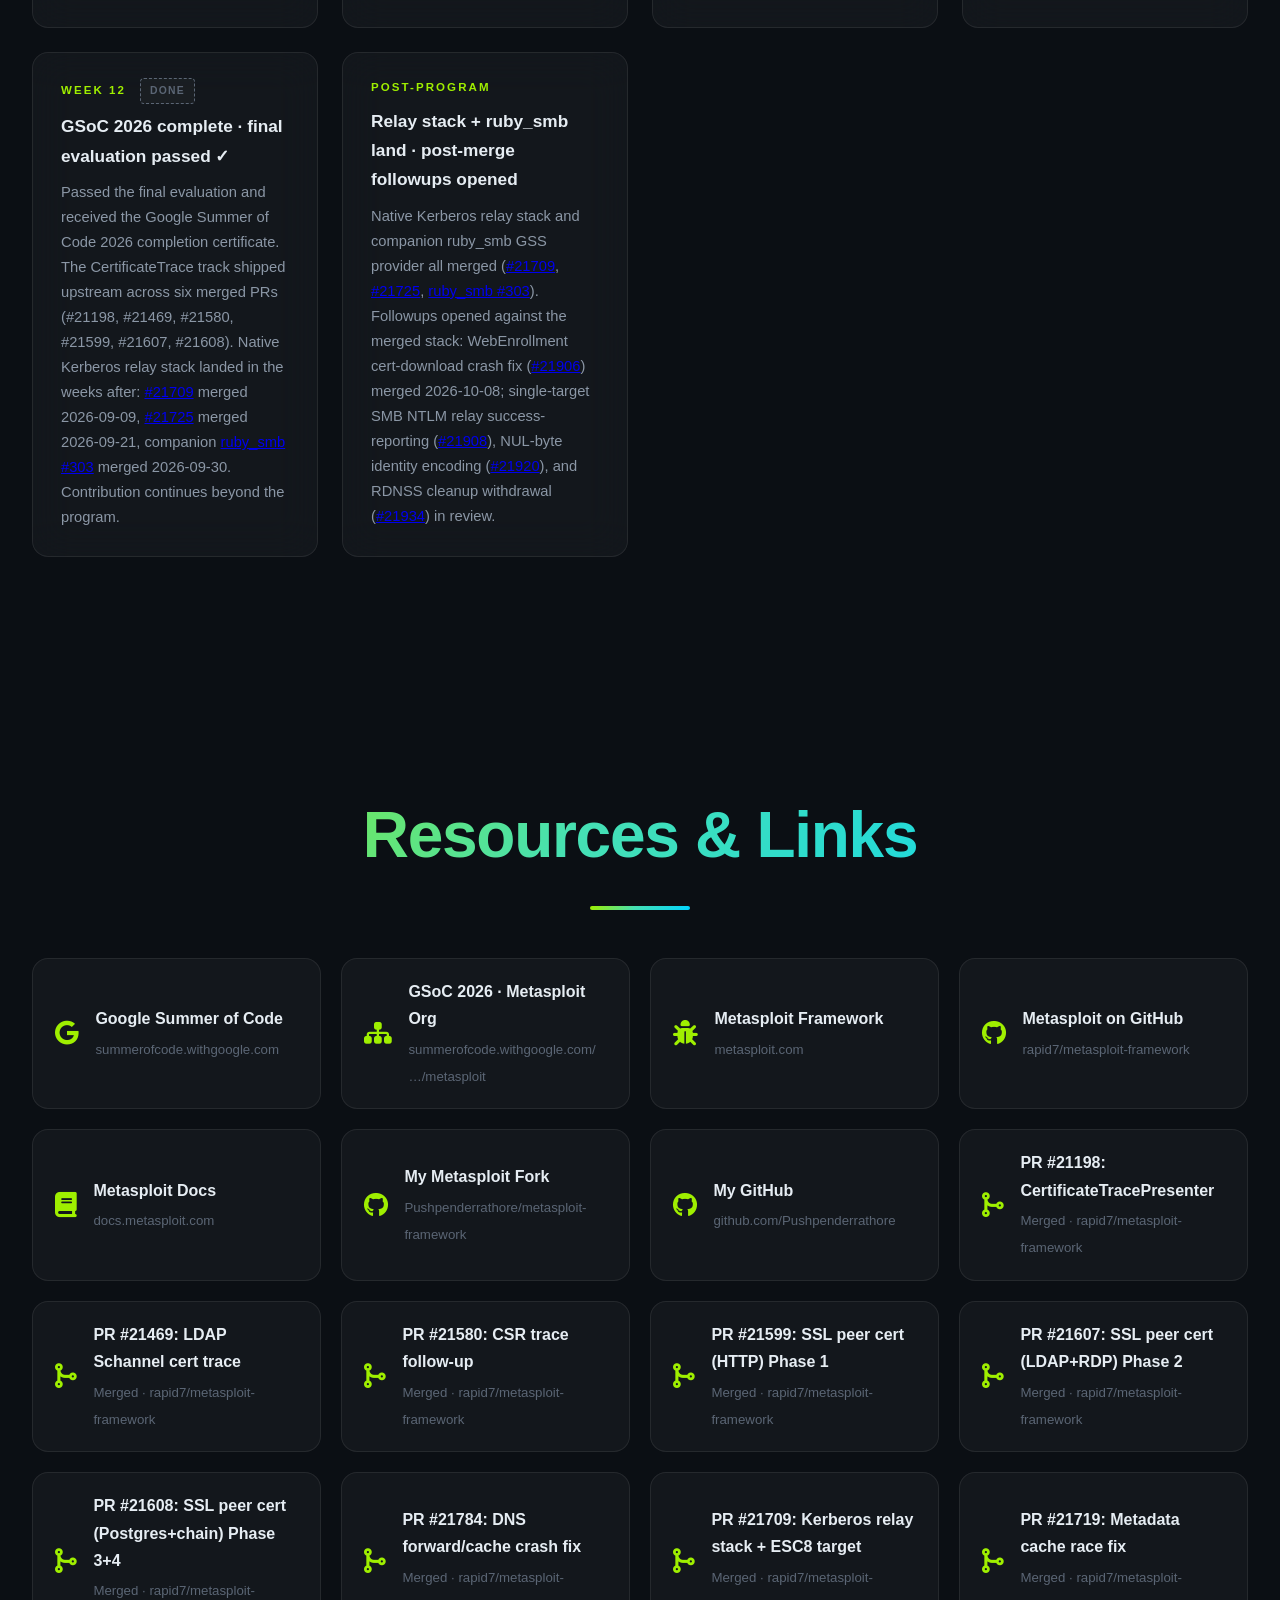
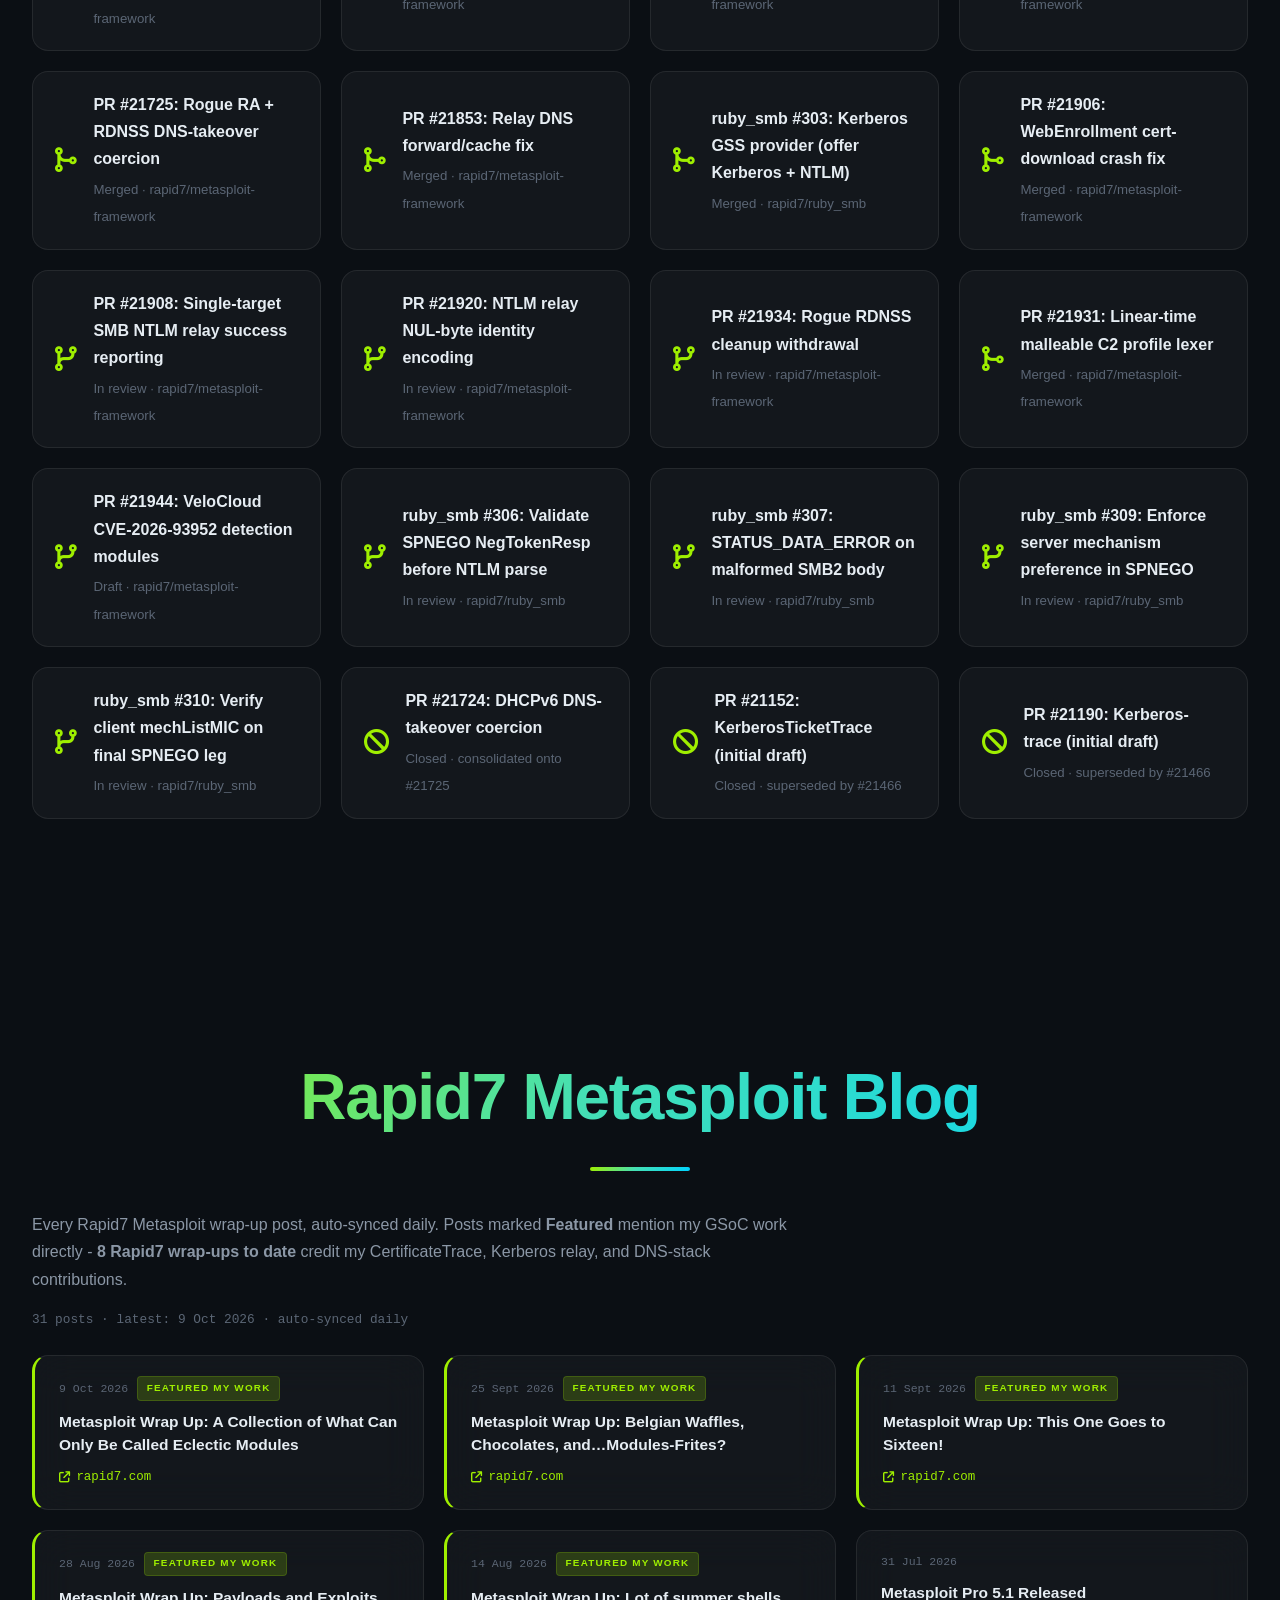
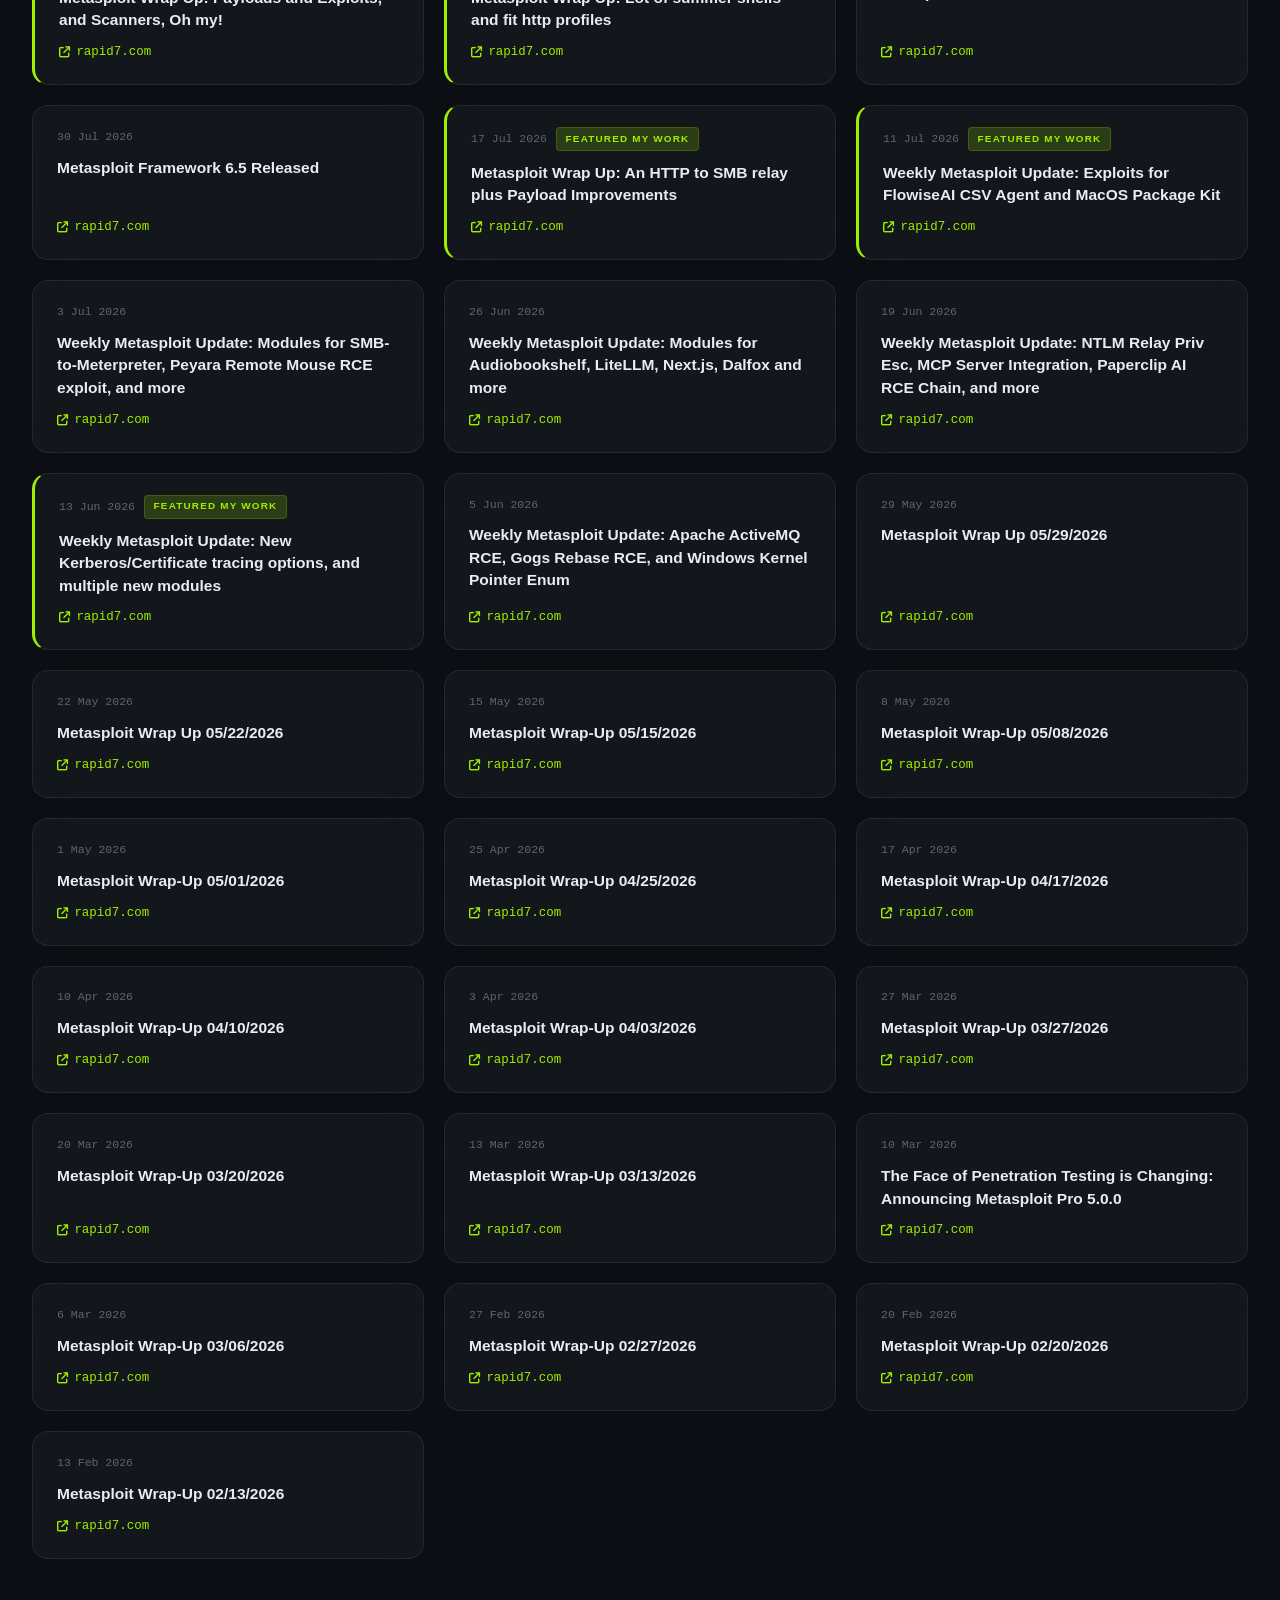
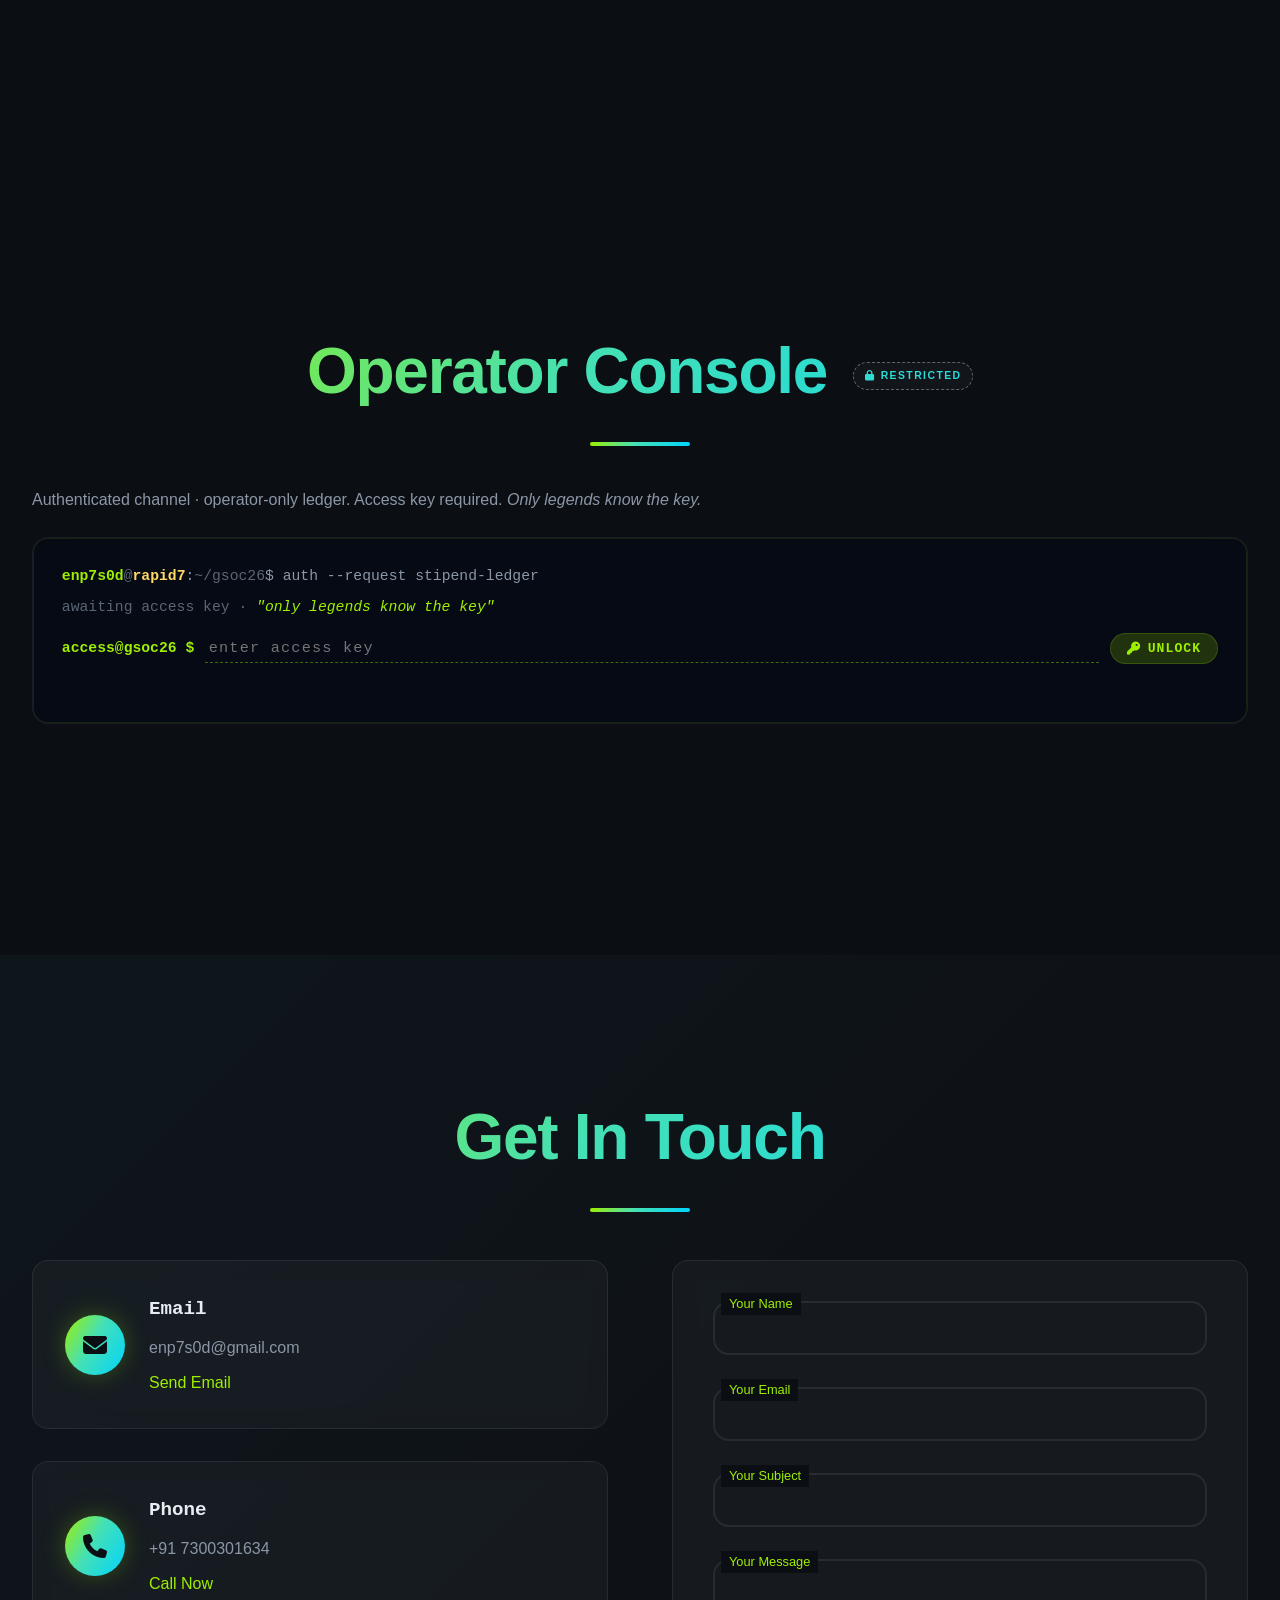
==== commit 4fd20996: "Mark #21931 malleable C2 lexer as merged" ====
--- a/gsoc.html
+++ b/gsoc.html
@@ -596,7 +596,7 @@
                     <strong>Rapid7 Metasploit wrap-up coverage: 8 posts to date</strong> credit this work - the June 13 Kerberos/Certificate tracing debut, four summer wrap-ups spanning the CSR, peer-cert, and DNS-stack landings (July 11, July 17, August 14, August 28), and three post-program posts for the relay stack (September 11 ESC8 relay + DNS fixes, September 25 RA/RDNSS coercion, October 9 WebEnrollment cert-download fix).
                 </p>
                 <p style="color: var(--text-secondary); max-width: 760px; line-height: 1.8; margin-top: 0.75rem;">
-                    <strong>Beyond the GSoC track:</strong> a repo-wide <code>ruby_smb</code> audit after #303 merged produced four open PRs in review - two parser-hardening fixes (<a href="https://github.com/rapid7/ruby_smb/pull/306" target="_blank" rel="noopener">#306</a> SPNEGO NegTokenResp validation, <a href="https://github.com/rapid7/ruby_smb/pull/307" target="_blank" rel="noopener">#307</a> SMB2 malformed-body handling) and two SPNEGO hardening PRs (<a href="https://github.com/rapid7/ruby_smb/pull/309" target="_blank" rel="noopener">#309</a> server-side mechanism preference and <a href="https://github.com/rapid7/ruby_smb/pull/310" target="_blank" rel="noopener">#310</a> client mechListMIC verification) that close the routing-gap flagged in #303 review. A core-framework linear-time rewrite of the malleable C2 profile string lexer is also in review (<a href="https://github.com/rapid7/metasploit-framework/pull/21931" target="_blank" rel="noopener">#21931</a>), and a VeloCloud Orchestrator CVE-2026-93952 detection-only module set is in draft (<a href="https://github.com/rapid7/metasploit-framework/pull/21944" target="_blank" rel="noopener">#21944</a>).
+                    <strong>Beyond the GSoC track:</strong> a repo-wide <code>ruby_smb</code> audit after #303 merged produced four open PRs in review - two parser-hardening fixes (<a href="https://github.com/rapid7/ruby_smb/pull/306" target="_blank" rel="noopener">#306</a> SPNEGO NegTokenResp validation, <a href="https://github.com/rapid7/ruby_smb/pull/307" target="_blank" rel="noopener">#307</a> SMB2 malformed-body handling) and two SPNEGO hardening PRs (<a href="https://github.com/rapid7/ruby_smb/pull/309" target="_blank" rel="noopener">#309</a> server-side mechanism preference and <a href="https://github.com/rapid7/ruby_smb/pull/310" target="_blank" rel="noopener">#310</a> client mechListMIC verification) that close the routing-gap flagged in #303 review. A core-framework linear-time rewrite of the malleable C2 profile string lexer merged upstream (<a href="https://github.com/rapid7/metasploit-framework/pull/21931" target="_blank" rel="noopener">#21931</a>, 2026-11-06), and a VeloCloud Orchestrator CVE-2026-93952 detection-only module set is in draft (<a href="https://github.com/rapid7/metasploit-framework/pull/21944" target="_blank" rel="noopener">#21944</a>).
                 </p>
                 <p style="color: var(--text-secondary); max-width: 760px; line-height: 1.8; margin-top: 0.75rem;">
                     <strong>Total: ~4,500+ lines</strong> of new production code + specs across all branches through Week 12.
@@ -868,10 +868,10 @@
                         </div>
                     </a>
                     <a class="resource-card" href="https://github.com/rapid7/metasploit-framework/pull/21931" target="_blank" rel="noopener">
-                        <i class="fas fa-code-branch"></i>
+                        <i class="fas fa-code-merge"></i>
                         <div>
                             <span class="resource-label">PR #21931: Linear-time malleable C2 profile lexer</span>
-                            <span class="resource-url">In review &middot; rapid7/metasploit-framework</span>
+                            <span class="resource-url">Merged &middot; rapid7/metasploit-framework</span>
                         </div>
                     </a>
                     <a class="resource-card" href="https://github.com/rapid7/metasploit-framework/pull/21944" target="_blank" rel="noopener">
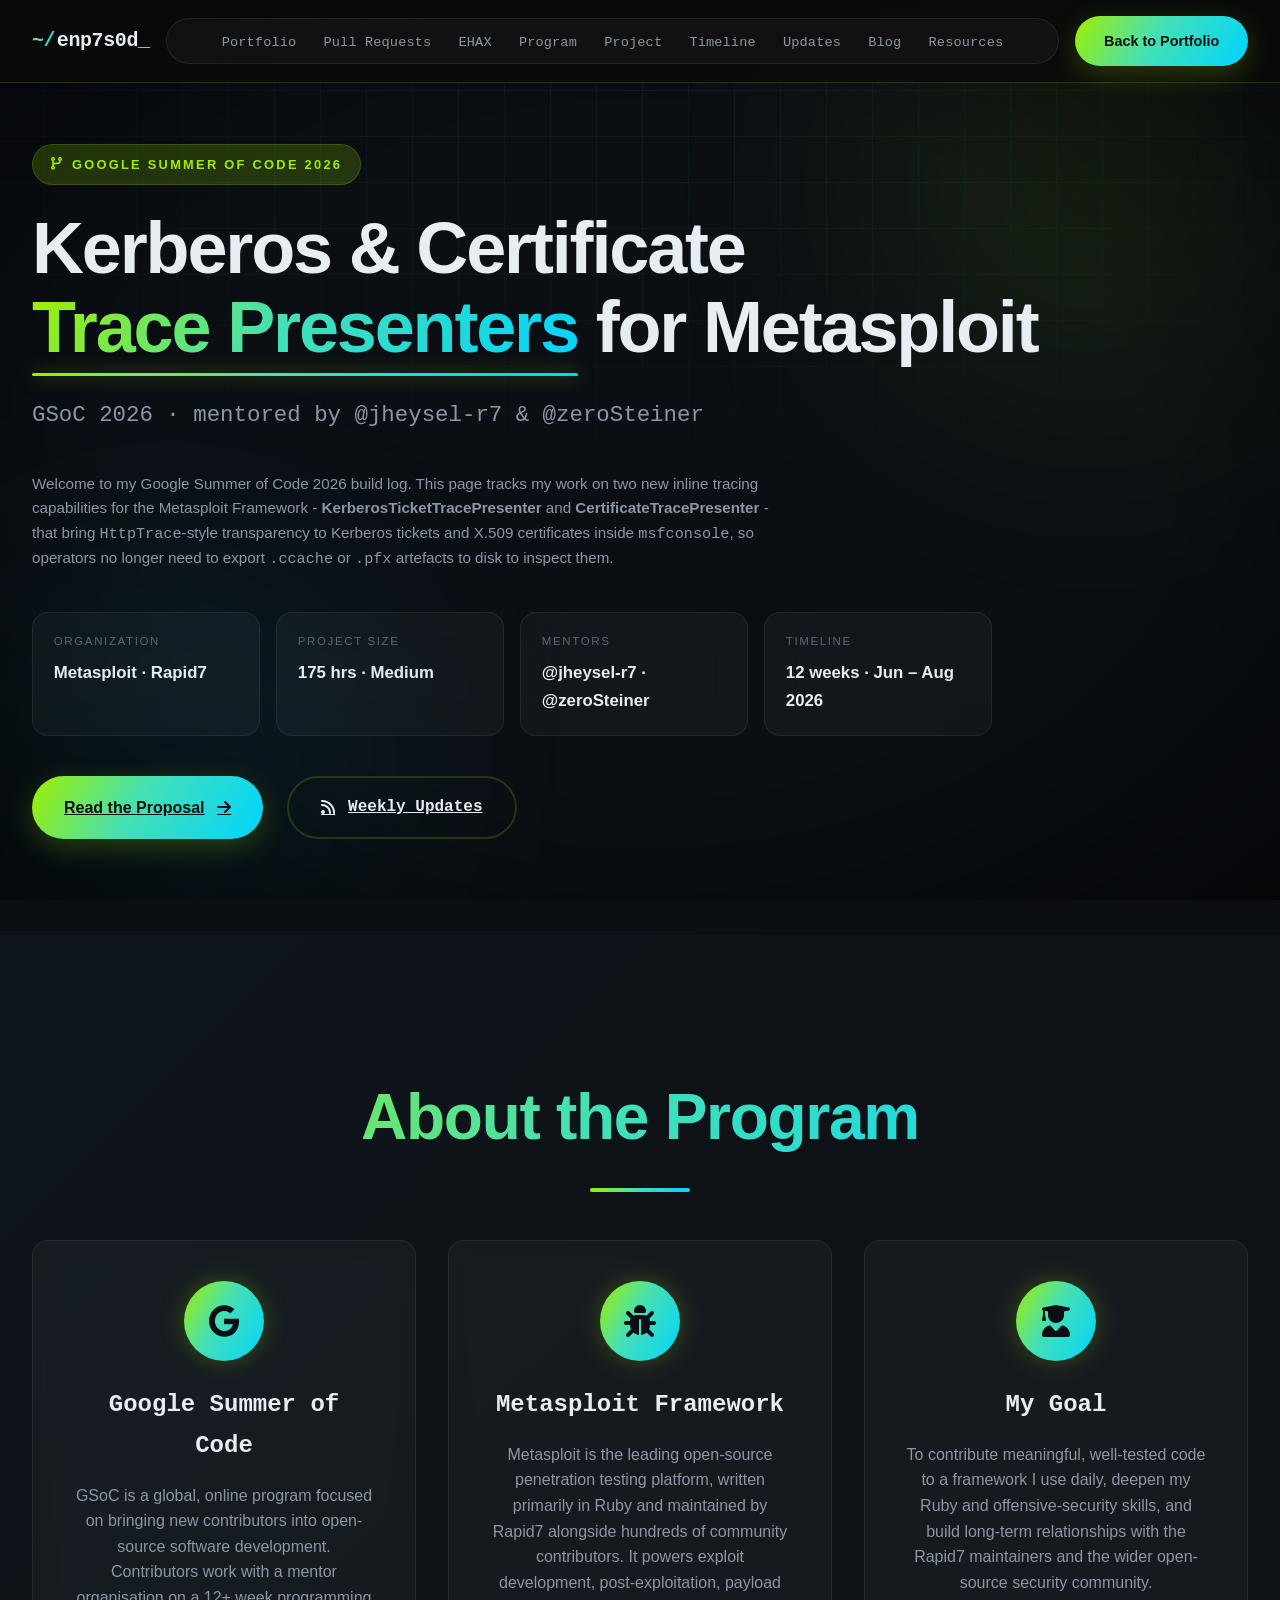
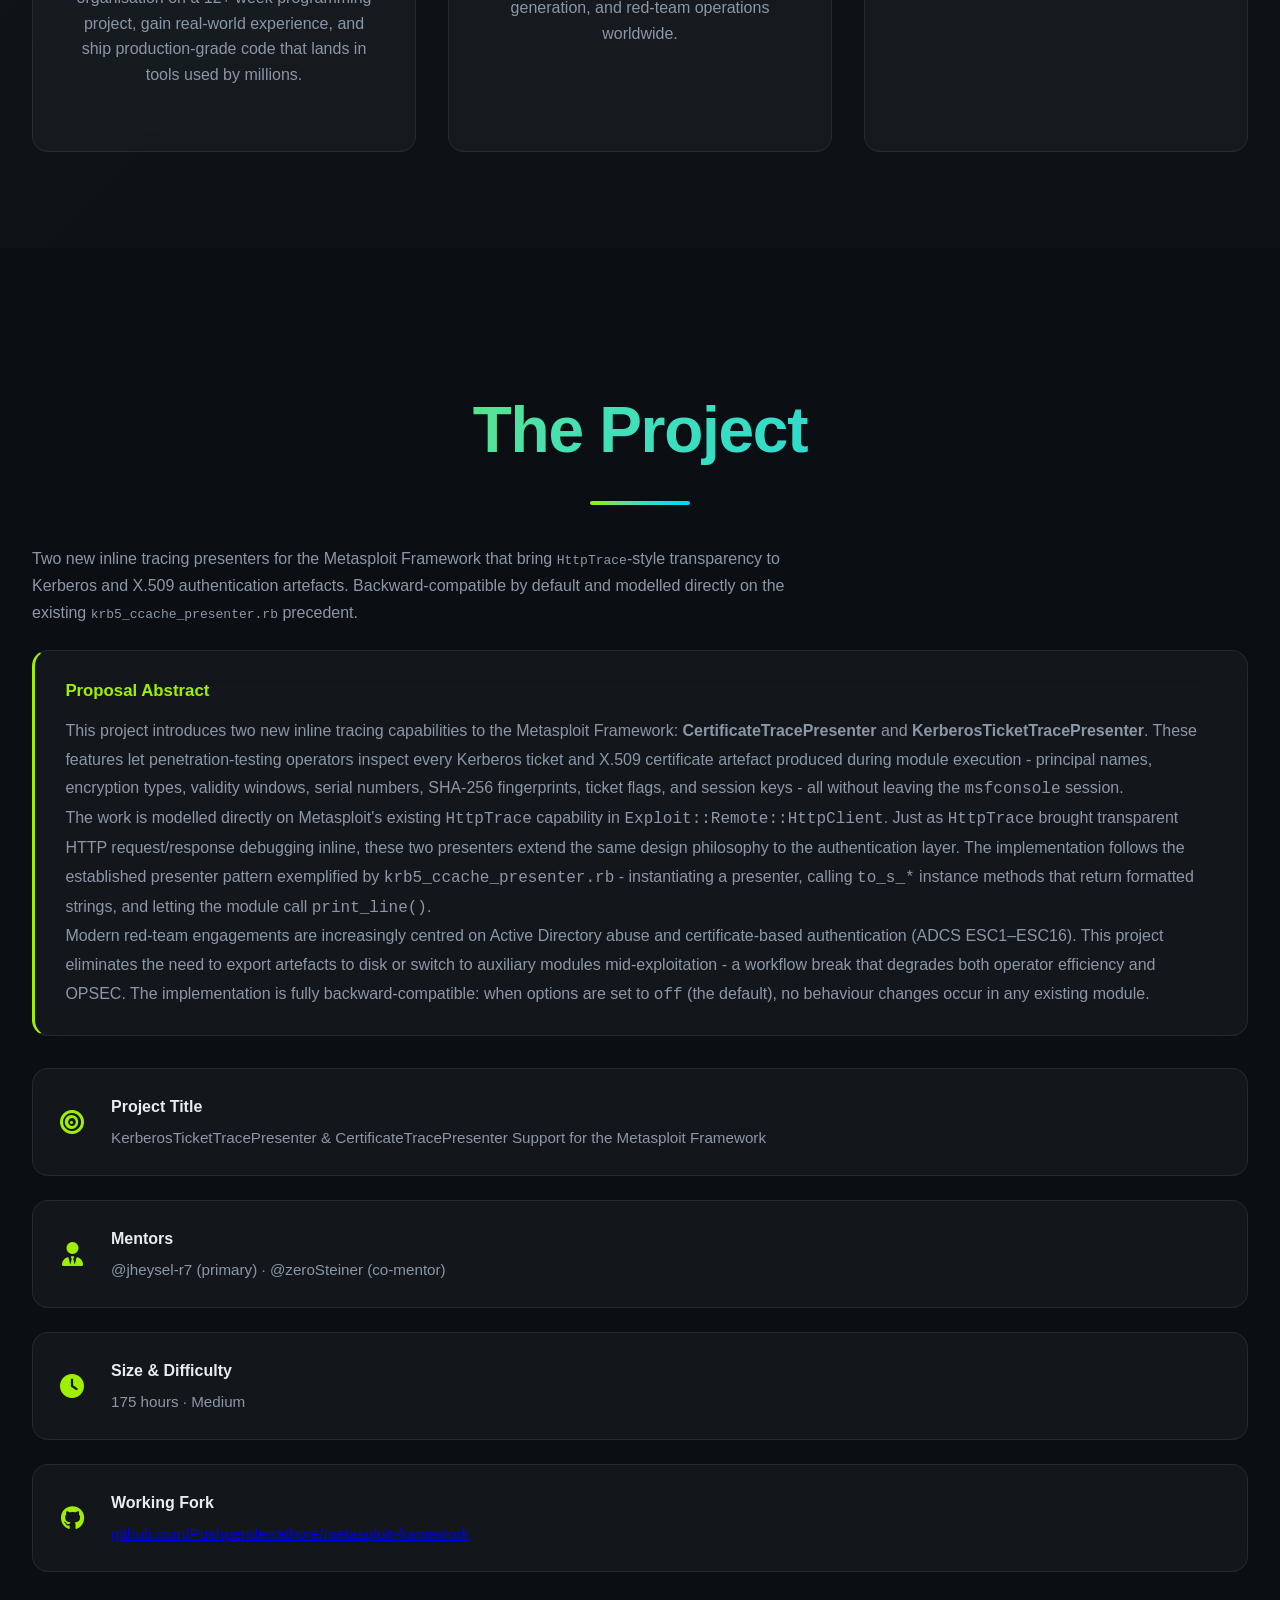
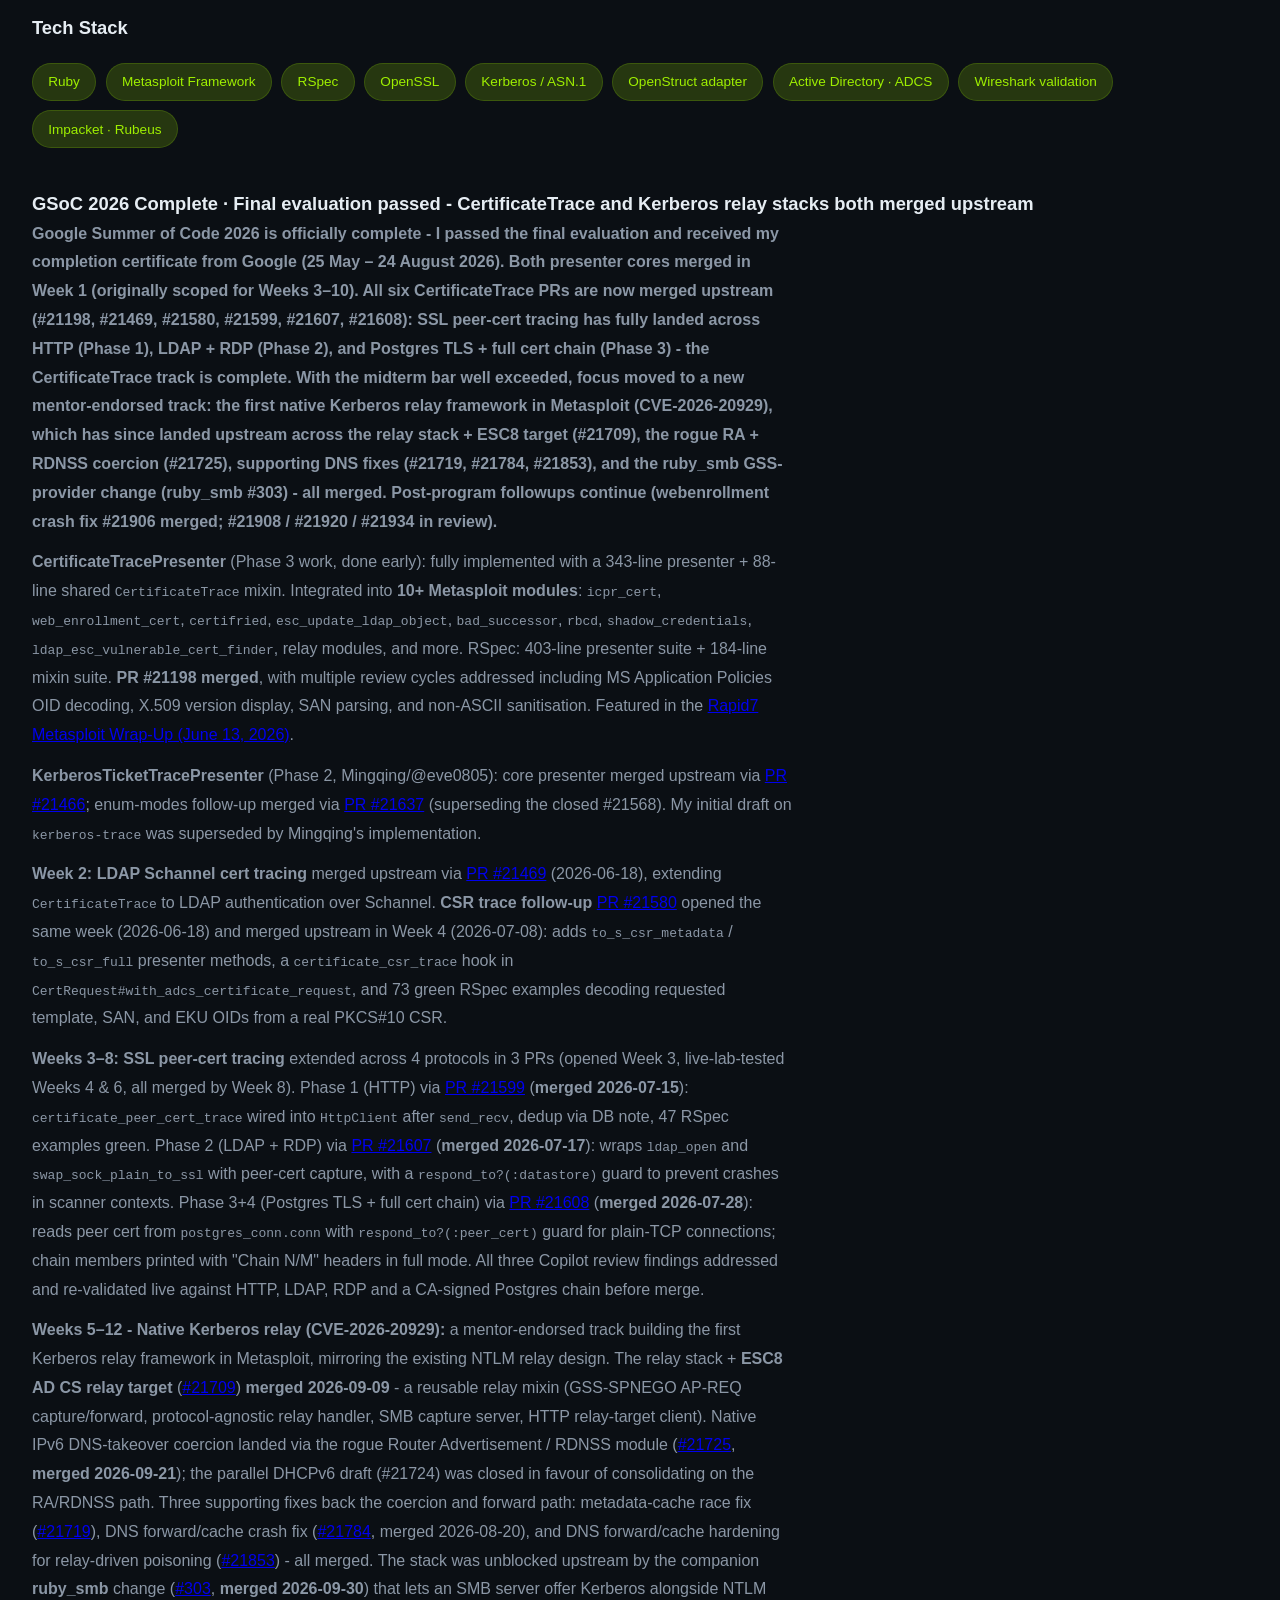
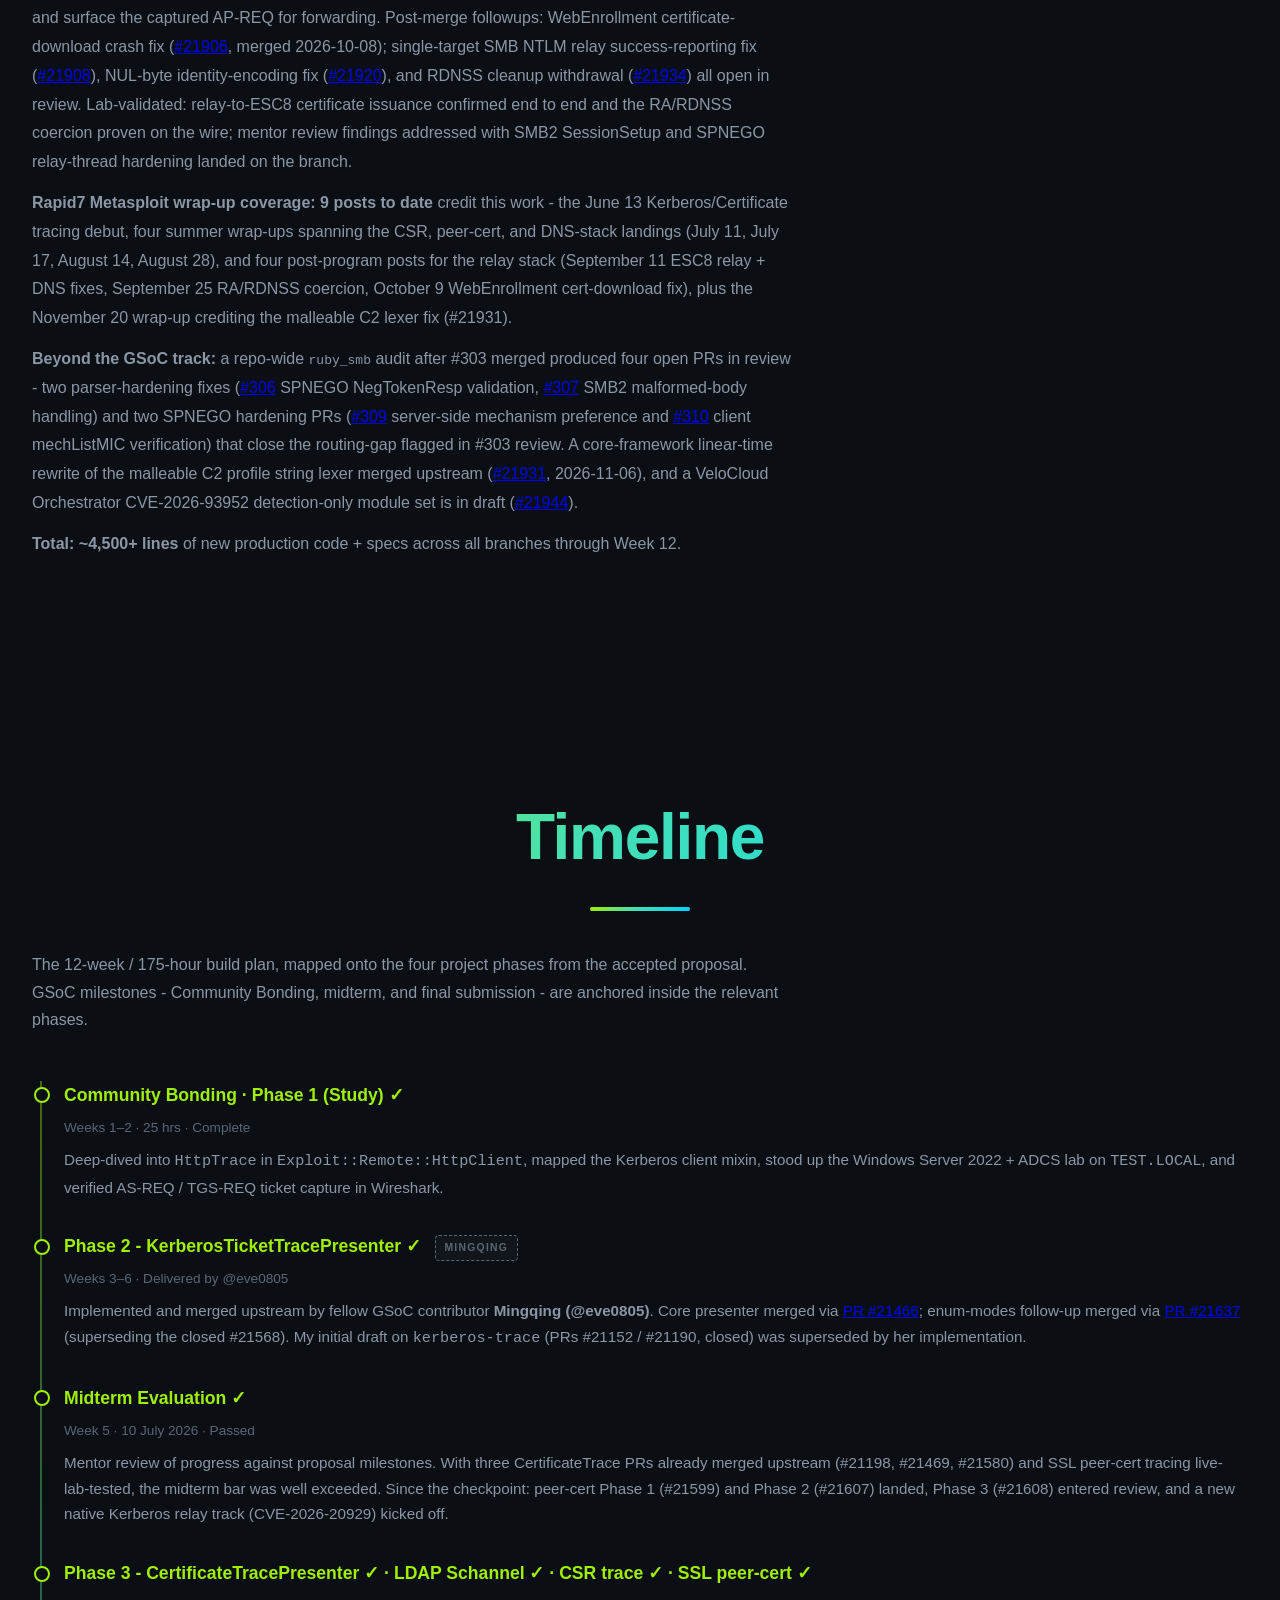
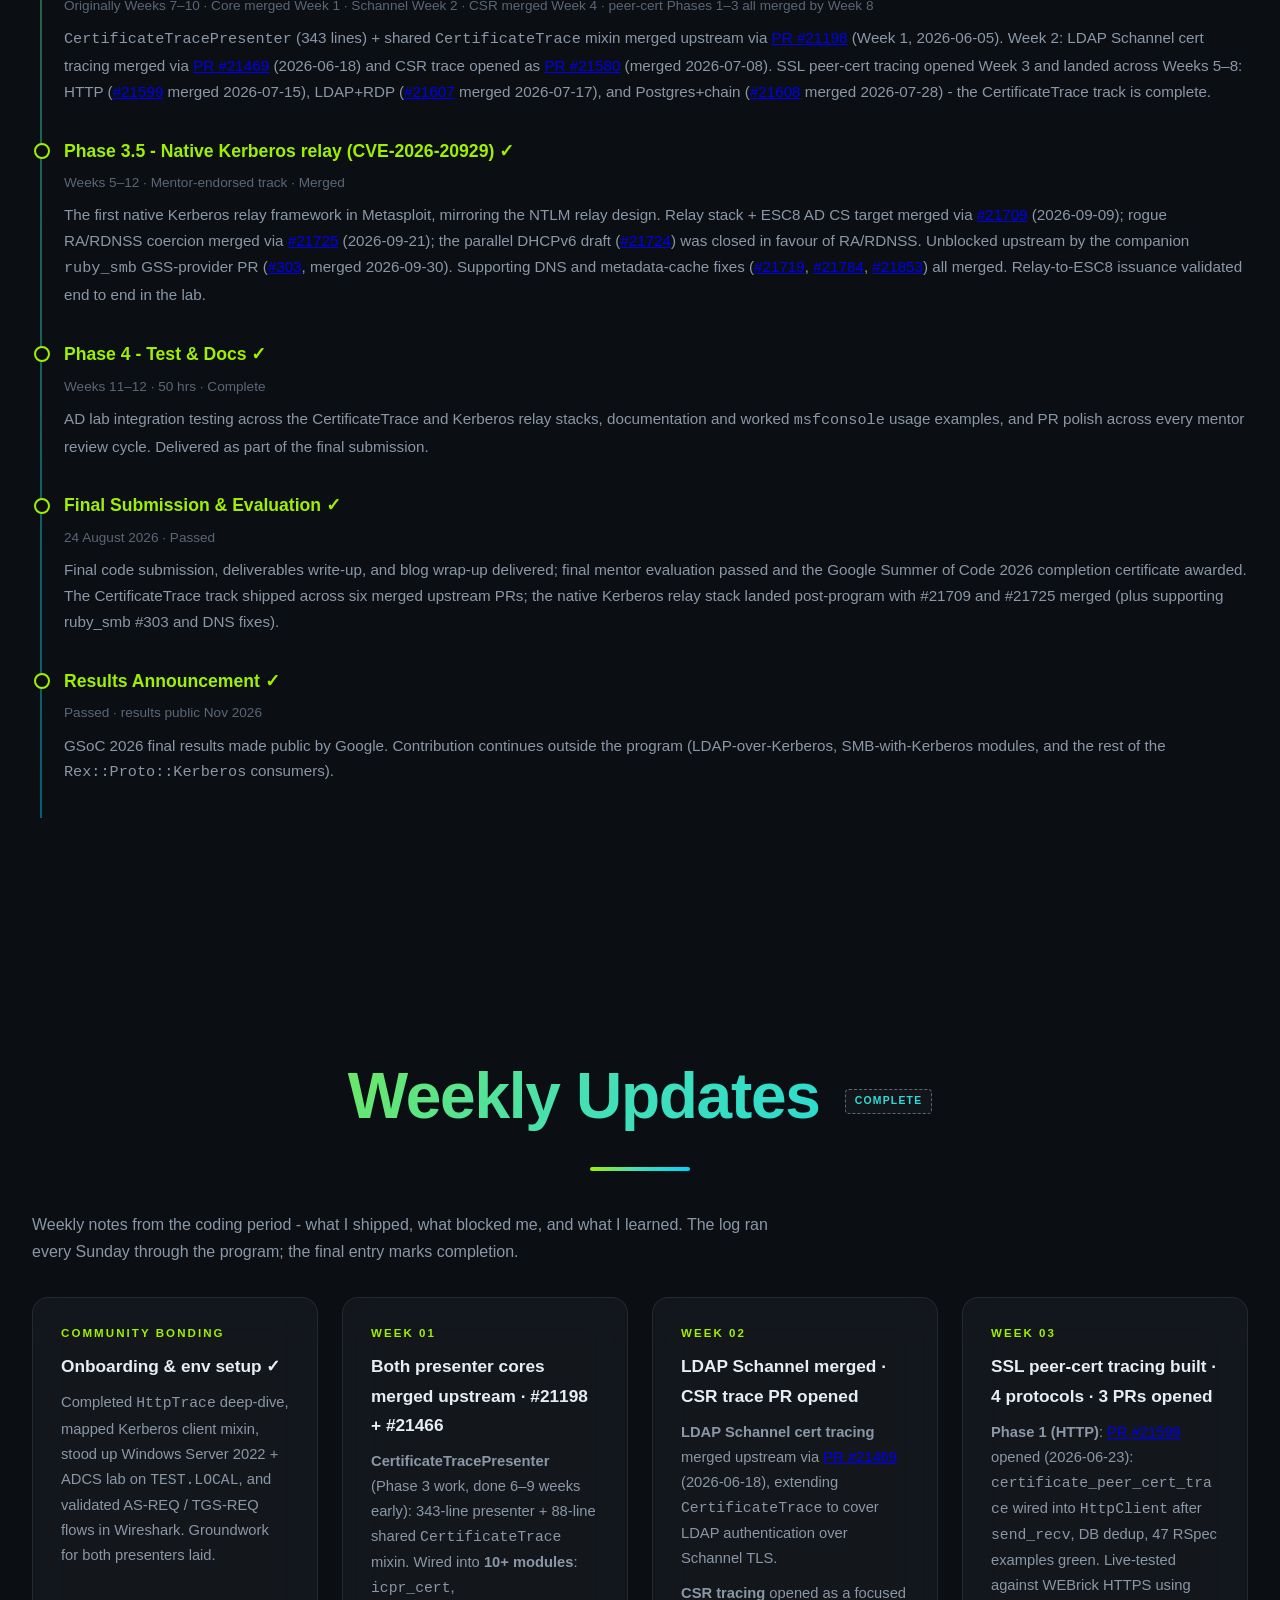
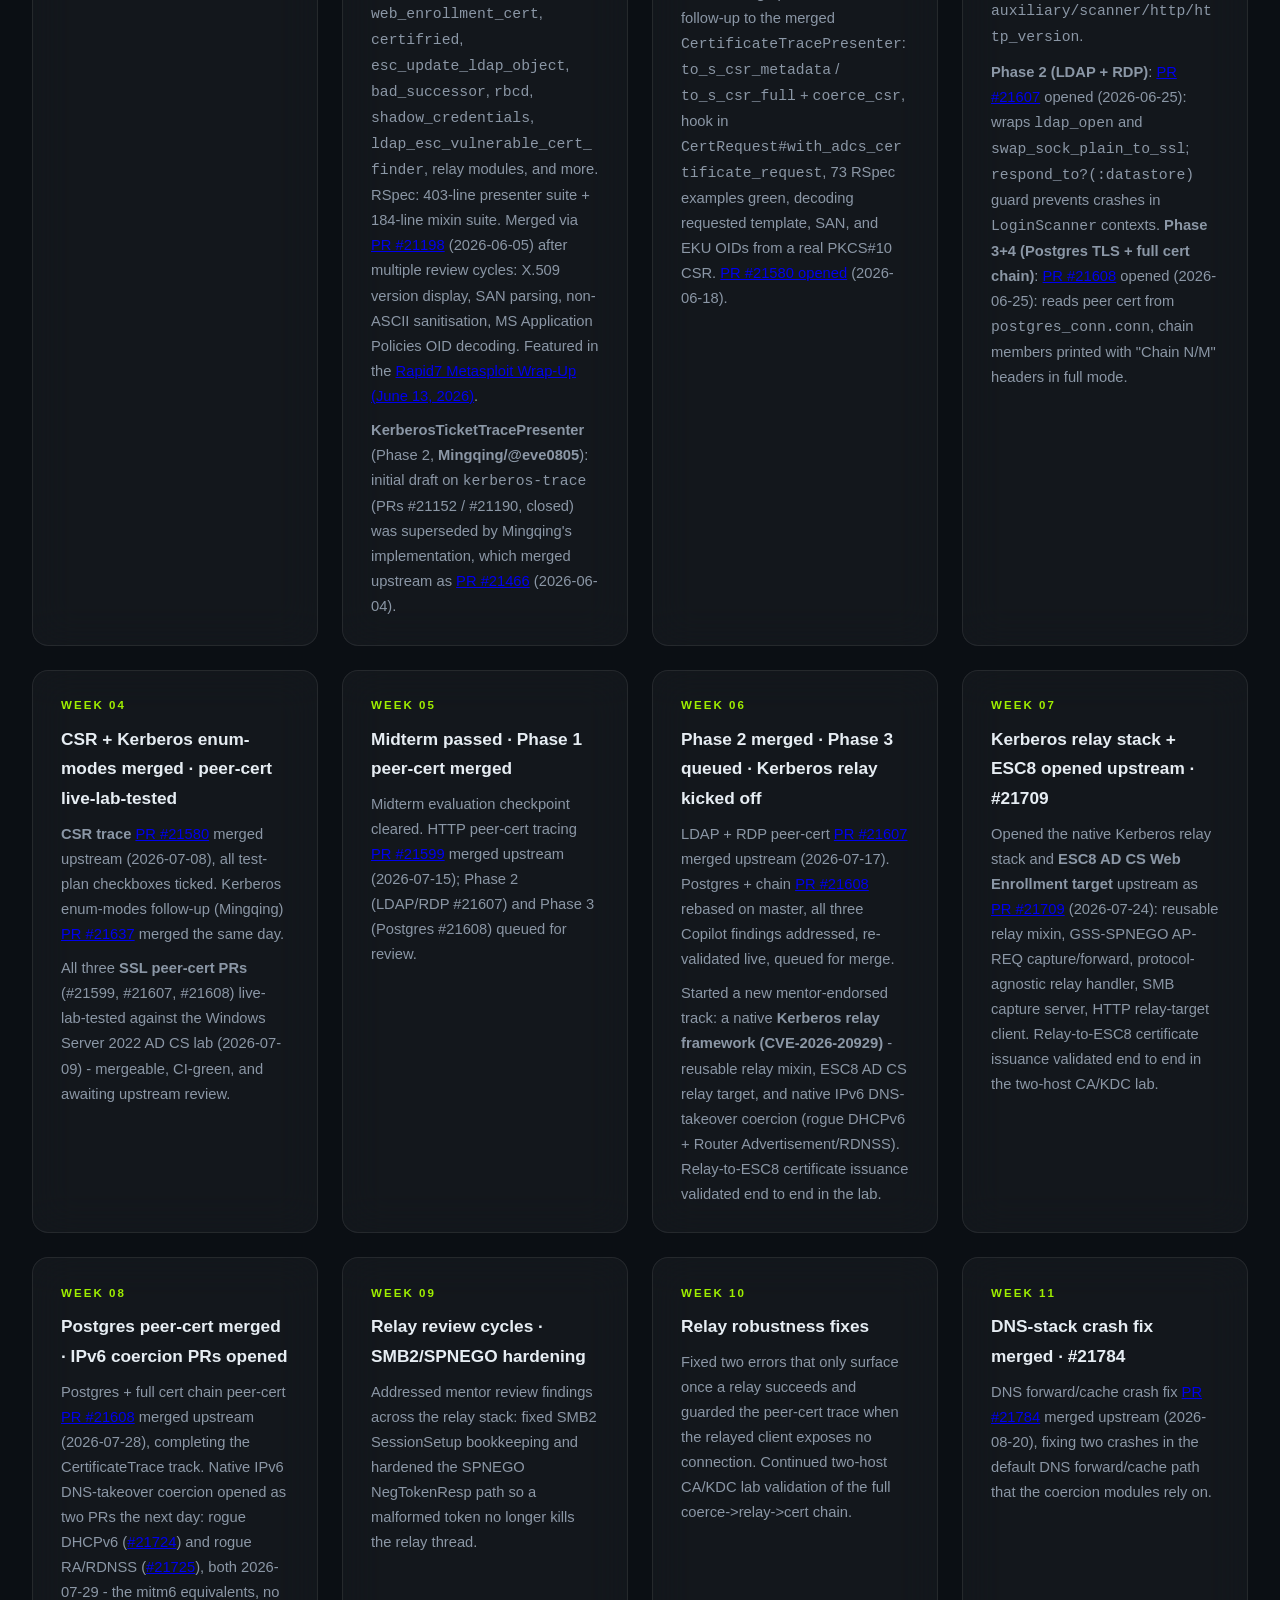
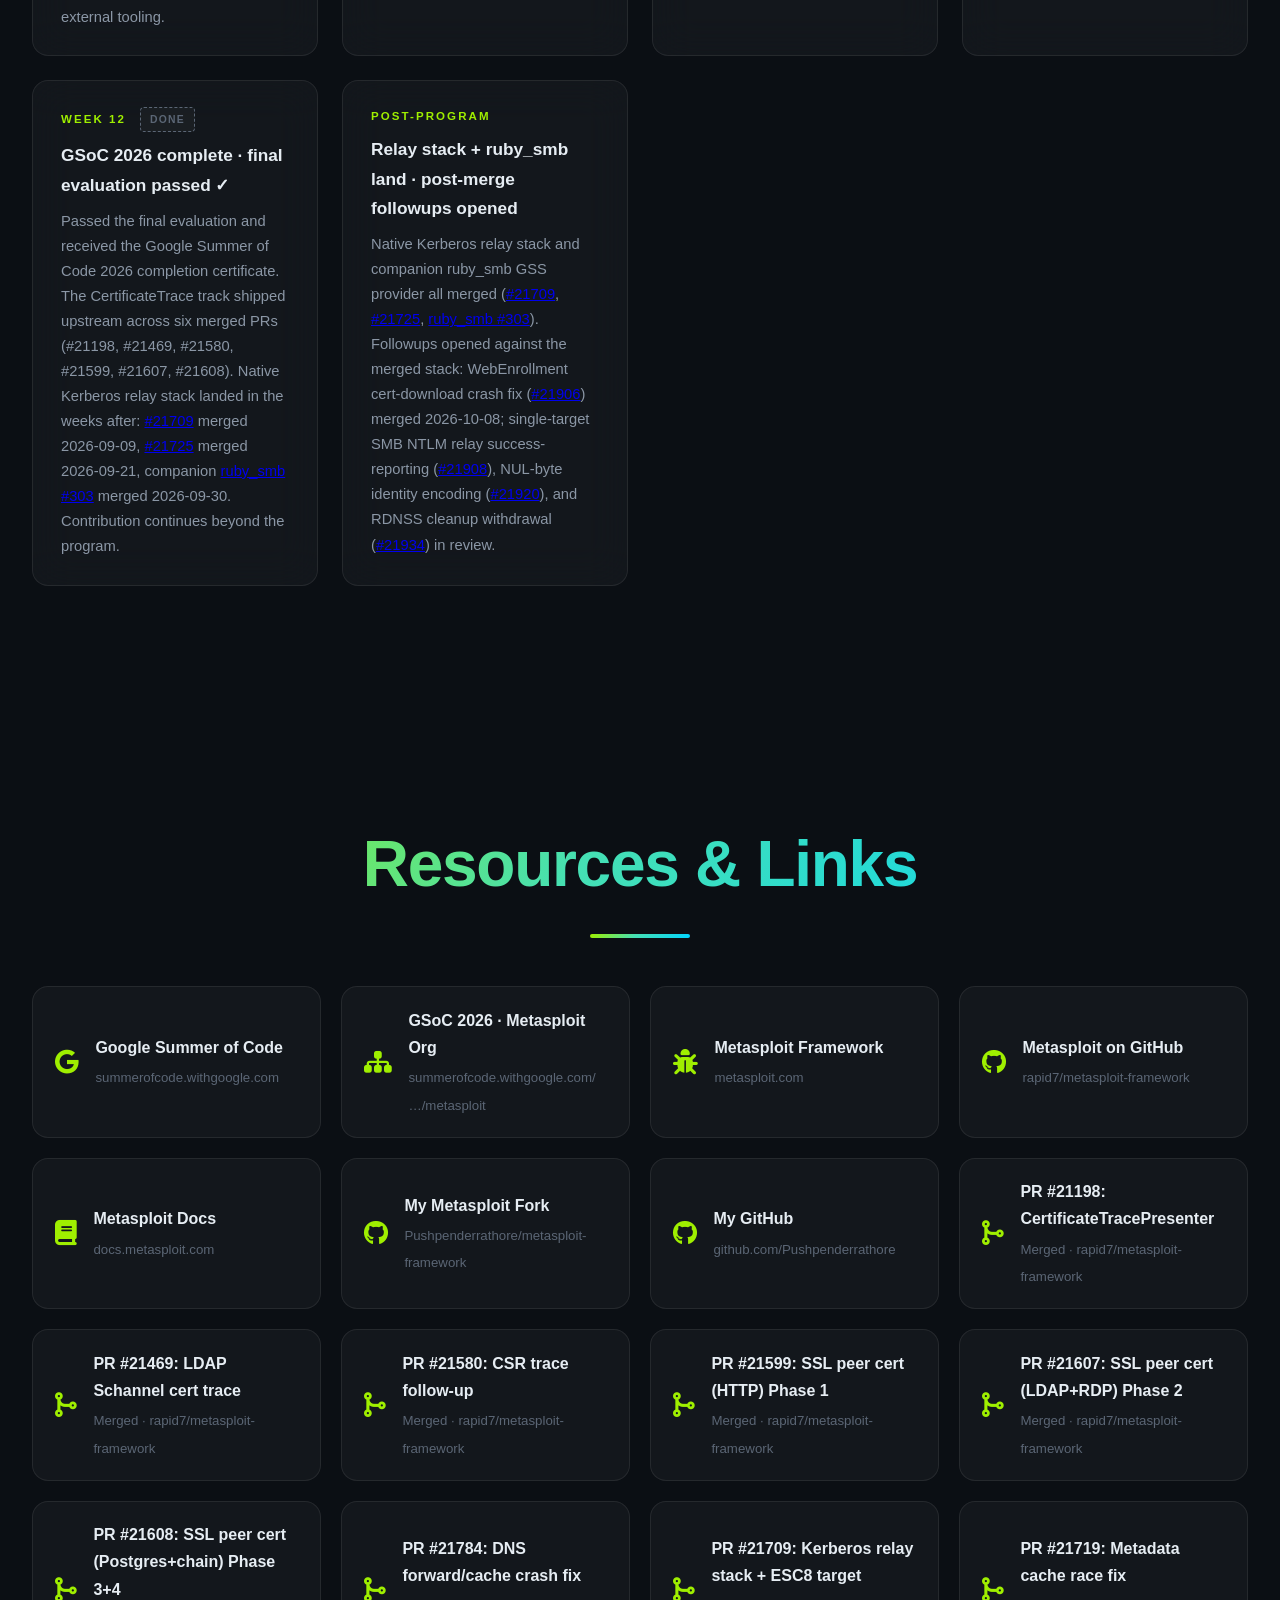
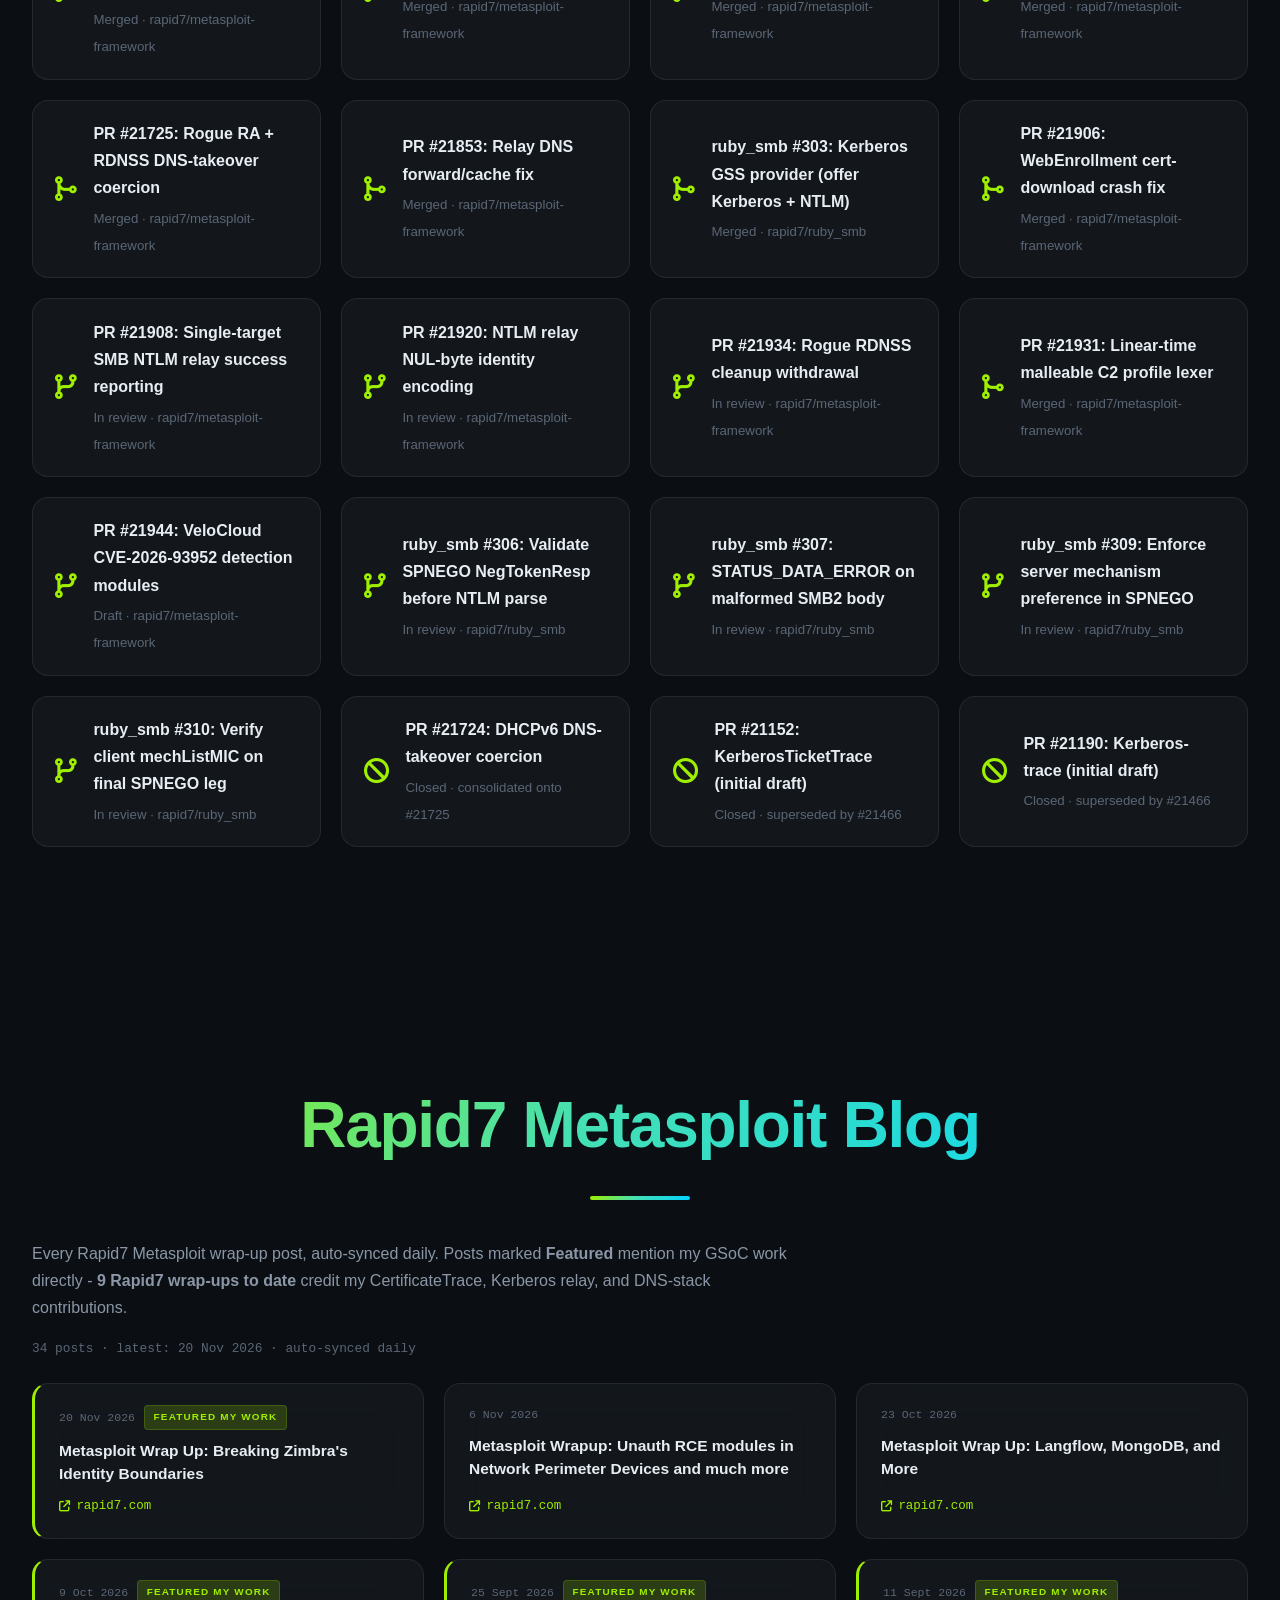
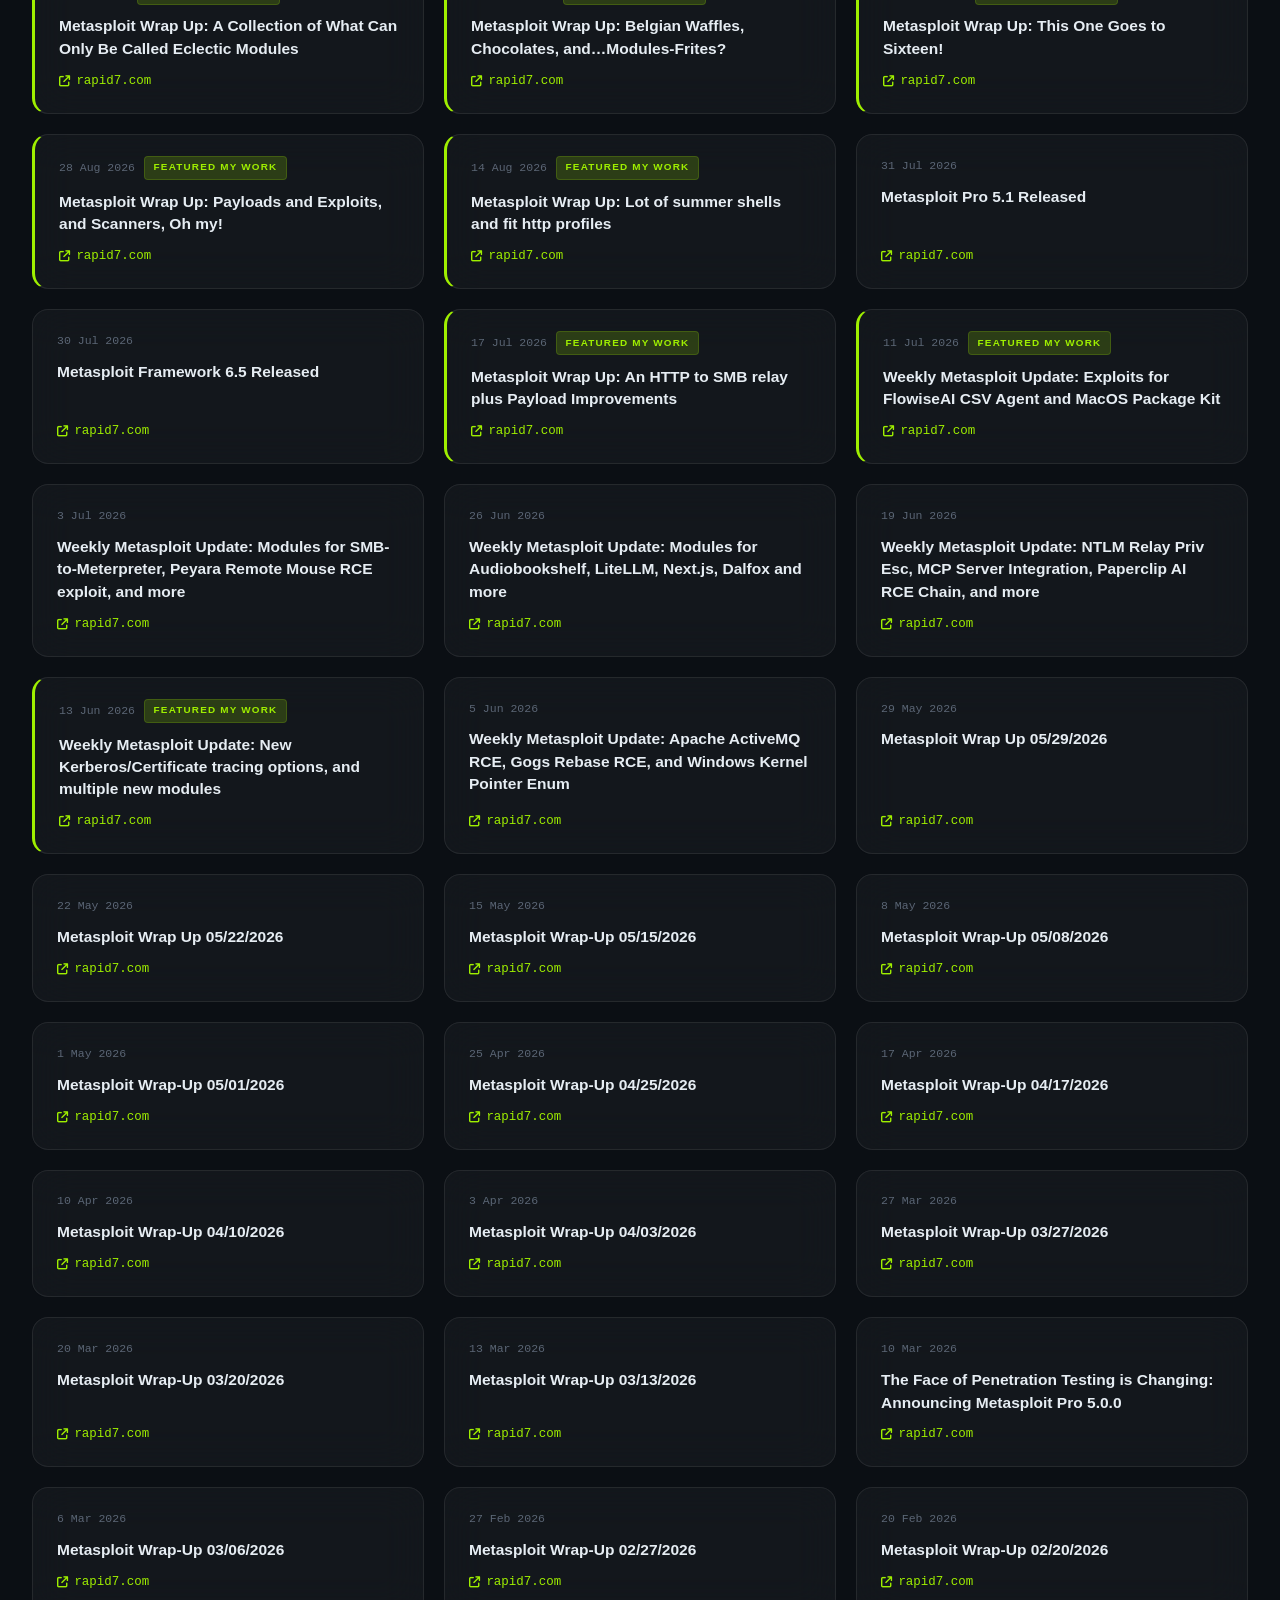
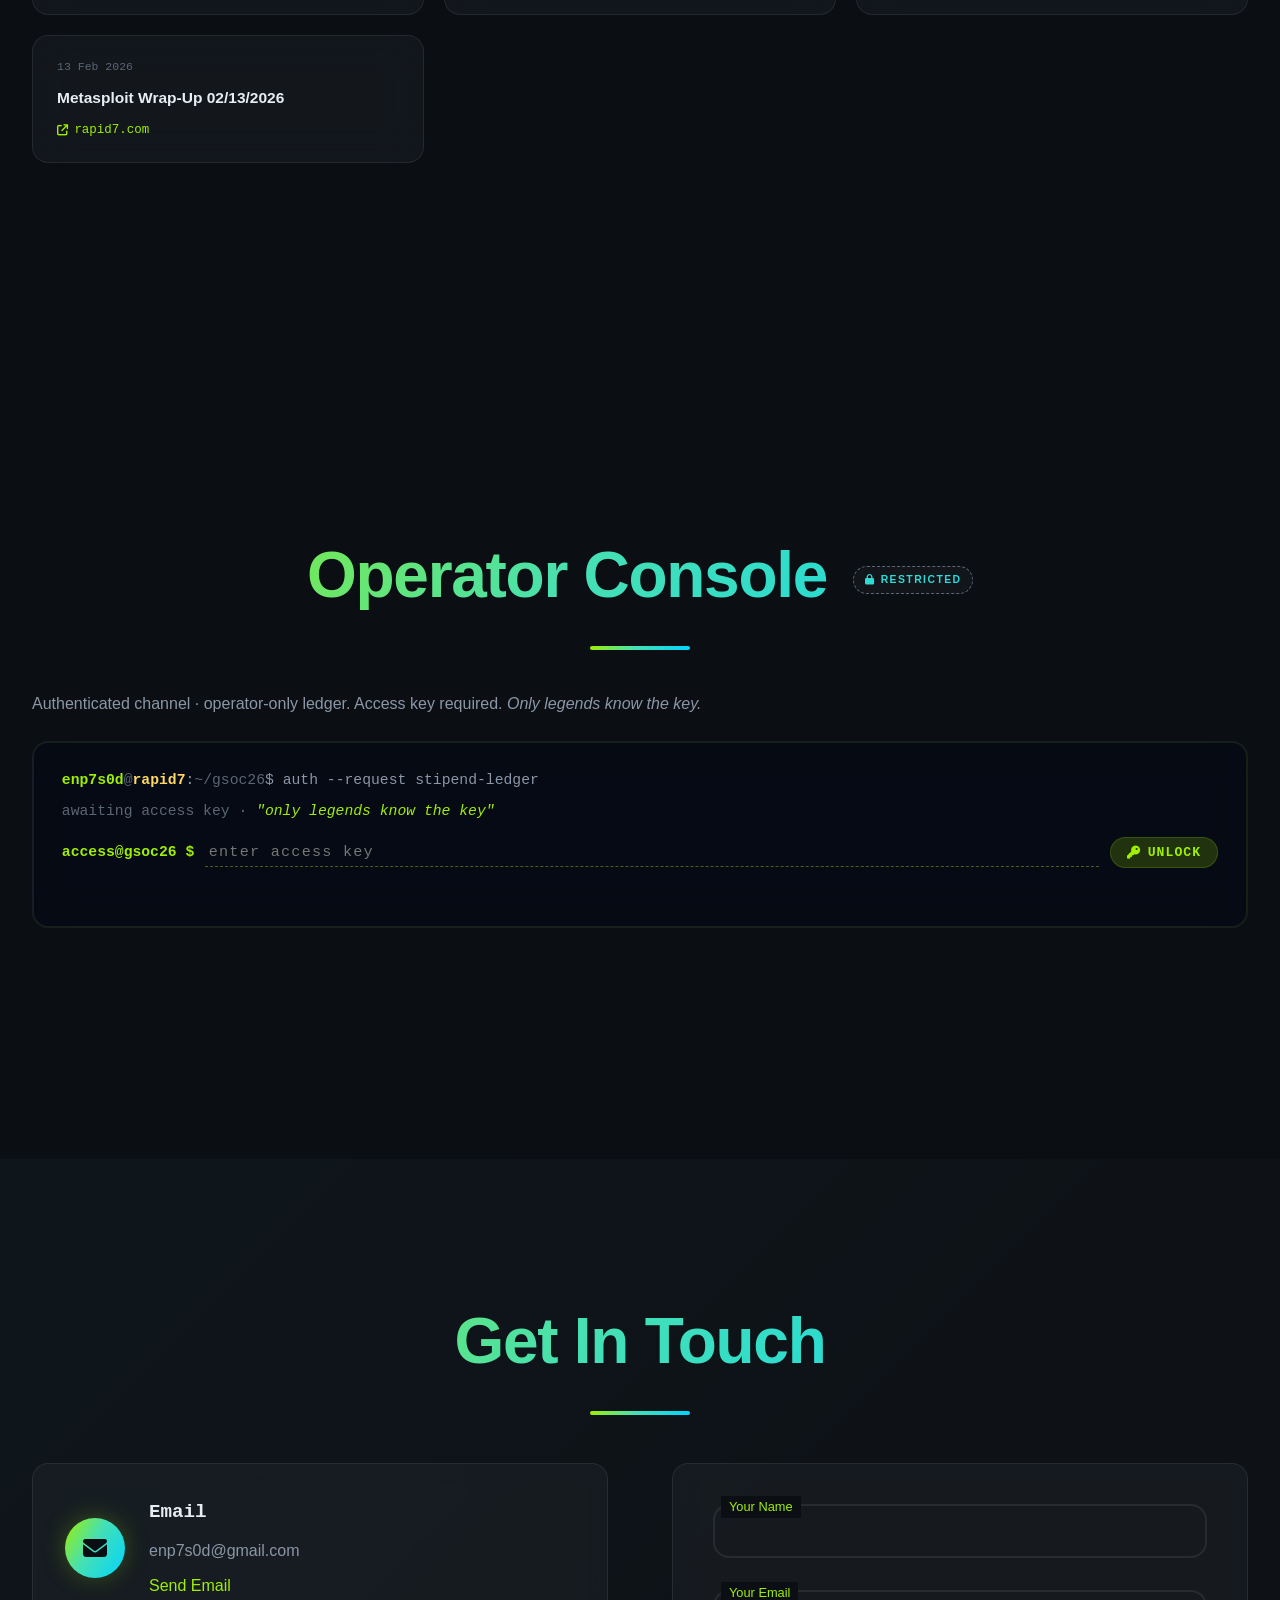
==== commit 40556db1: "Add 9th Rapid7 feature (Zimbra wrap-up, #21931) and backfill missed Oct-Nov wrap-ups" ====
--- a/gsoc.html
+++ b/gsoc.html
@@ -593,7 +593,7 @@
                     <strong>Weeks 5–12 - Native Kerberos relay (CVE-2026-20929):</strong> a mentor-endorsed track building the first Kerberos relay framework in Metasploit, mirroring the existing NTLM relay design. The relay stack + <strong>ESC8 AD CS relay target</strong> (<a href="https://github.com/rapid7/metasploit-framework/pull/21709" target="_blank" rel="noopener">#21709</a>) <strong>merged 2026-09-09</strong> - a reusable relay mixin (GSS-SPNEGO AP-REQ capture/forward, protocol-agnostic relay handler, SMB capture server, HTTP relay-target client). Native IPv6 DNS-takeover coercion landed via the rogue Router Advertisement / RDNSS module (<a href="https://github.com/rapid7/metasploit-framework/pull/21725" target="_blank" rel="noopener">#21725</a>, <strong>merged 2026-09-21</strong>); the parallel DHCPv6 draft (#21724) was closed in favour of consolidating on the RA/RDNSS path. Three supporting fixes back the coercion and forward path: metadata-cache race fix (<a href="https://github.com/rapid7/metasploit-framework/pull/21719" target="_blank" rel="noopener">#21719</a>), DNS forward/cache crash fix (<a href="https://github.com/rapid7/metasploit-framework/pull/21784" target="_blank" rel="noopener">#21784</a>, merged 2026-08-20), and DNS forward/cache hardening for relay-driven poisoning (<a href="https://github.com/rapid7/metasploit-framework/pull/21853" target="_blank" rel="noopener">#21853</a>) - all merged. The stack was unblocked upstream by the companion <strong>ruby_smb</strong> change (<a href="https://github.com/rapid7/ruby_smb/pull/303" target="_blank" rel="noopener">#303</a>, <strong>merged 2026-09-30</strong>) that lets an SMB server offer Kerberos alongside NTLM and surface the captured AP-REQ for forwarding. Post-merge followups: WebEnrollment certificate-download crash fix (<a href="https://github.com/rapid7/metasploit-framework/pull/21906" target="_blank" rel="noopener">#21906</a>, merged 2026-10-08); single-target SMB NTLM relay success-reporting fix (<a href="https://github.com/rapid7/metasploit-framework/pull/21908" target="_blank" rel="noopener">#21908</a>), NUL-byte identity-encoding fix (<a href="https://github.com/rapid7/metasploit-framework/pull/21920" target="_blank" rel="noopener">#21920</a>), and RDNSS cleanup withdrawal (<a href="https://github.com/rapid7/metasploit-framework/pull/21934" target="_blank" rel="noopener">#21934</a>) all open in review. Lab-validated: relay-to-ESC8 certificate issuance confirmed end to end and the RA/RDNSS coercion proven on the wire; mentor review findings addressed with SMB2 SessionSetup and SPNEGO relay-thread hardening landed on the branch.
                 </p>
                 <p style="color: var(--text-secondary); max-width: 760px; line-height: 1.8; margin-top: 0.75rem;">
-                    <strong>Rapid7 Metasploit wrap-up coverage: 8 posts to date</strong> credit this work - the June 13 Kerberos/Certificate tracing debut, four summer wrap-ups spanning the CSR, peer-cert, and DNS-stack landings (July 11, July 17, August 14, August 28), and three post-program posts for the relay stack (September 11 ESC8 relay + DNS fixes, September 25 RA/RDNSS coercion, October 9 WebEnrollment cert-download fix).
+                    <strong>Rapid7 Metasploit wrap-up coverage: 9 posts to date</strong> credit this work - the June 13 Kerberos/Certificate tracing debut, four summer wrap-ups spanning the CSR, peer-cert, and DNS-stack landings (July 11, July 17, August 14, August 28), and four post-program posts for the relay stack (September 11 ESC8 relay + DNS fixes, September 25 RA/RDNSS coercion, October 9 WebEnrollment cert-download fix), plus the November 20 wrap-up crediting the malleable C2 lexer fix (#21931).
                 </p>
                 <p style="color: var(--text-secondary); max-width: 760px; line-height: 1.8; margin-top: 0.75rem;">
                     <strong>Beyond the GSoC track:</strong> a repo-wide <code>ruby_smb</code> audit after #303 merged produced four open PRs in review - two parser-hardening fixes (<a href="https://github.com/rapid7/ruby_smb/pull/306" target="_blank" rel="noopener">#306</a> SPNEGO NegTokenResp validation, <a href="https://github.com/rapid7/ruby_smb/pull/307" target="_blank" rel="noopener">#307</a> SMB2 malformed-body handling) and two SPNEGO hardening PRs (<a href="https://github.com/rapid7/ruby_smb/pull/309" target="_blank" rel="noopener">#309</a> server-side mechanism preference and <a href="https://github.com/rapid7/ruby_smb/pull/310" target="_blank" rel="noopener">#310</a> client mechListMIC verification) that close the routing-gap flagged in #303 review. A core-framework linear-time rewrite of the malleable C2 profile string lexer merged upstream (<a href="https://github.com/rapid7/metasploit-framework/pull/21931" target="_blank" rel="noopener">#21931</a>, 2026-11-06), and a VeloCloud Orchestrator CVE-2026-93952 detection-only module set is in draft (<a href="https://github.com/rapid7/metasploit-framework/pull/21944" target="_blank" rel="noopener">#21944</a>).
@@ -937,7 +937,7 @@
         <section id="blog" class="section">
             <div class="container">
                 <h2 class="section-title">Rapid7 Metasploit Blog</h2>
-                <p class="section-intro">Every Rapid7 Metasploit wrap-up post, auto-synced daily. Posts marked <strong>Featured</strong> mention my GSoC work directly - <strong>8 Rapid7 wrap-ups to date</strong> credit my CertificateTrace, Kerberos relay, and DNS-stack contributions.</p>
+                <p class="section-intro">Every Rapid7 Metasploit wrap-up post, auto-synced daily. Posts marked <strong>Featured</strong> mention my GSoC work directly - <strong>9 Rapid7 wrap-ups to date</strong> credit my CertificateTrace, Kerberos relay, and DNS-stack contributions.</p>
 
                 <div id="blog-status" style="font-family:'JetBrains Mono',monospace;font-size:0.8rem;color:var(--text-muted);margin:1rem 0 1.5rem;"></div>
 
